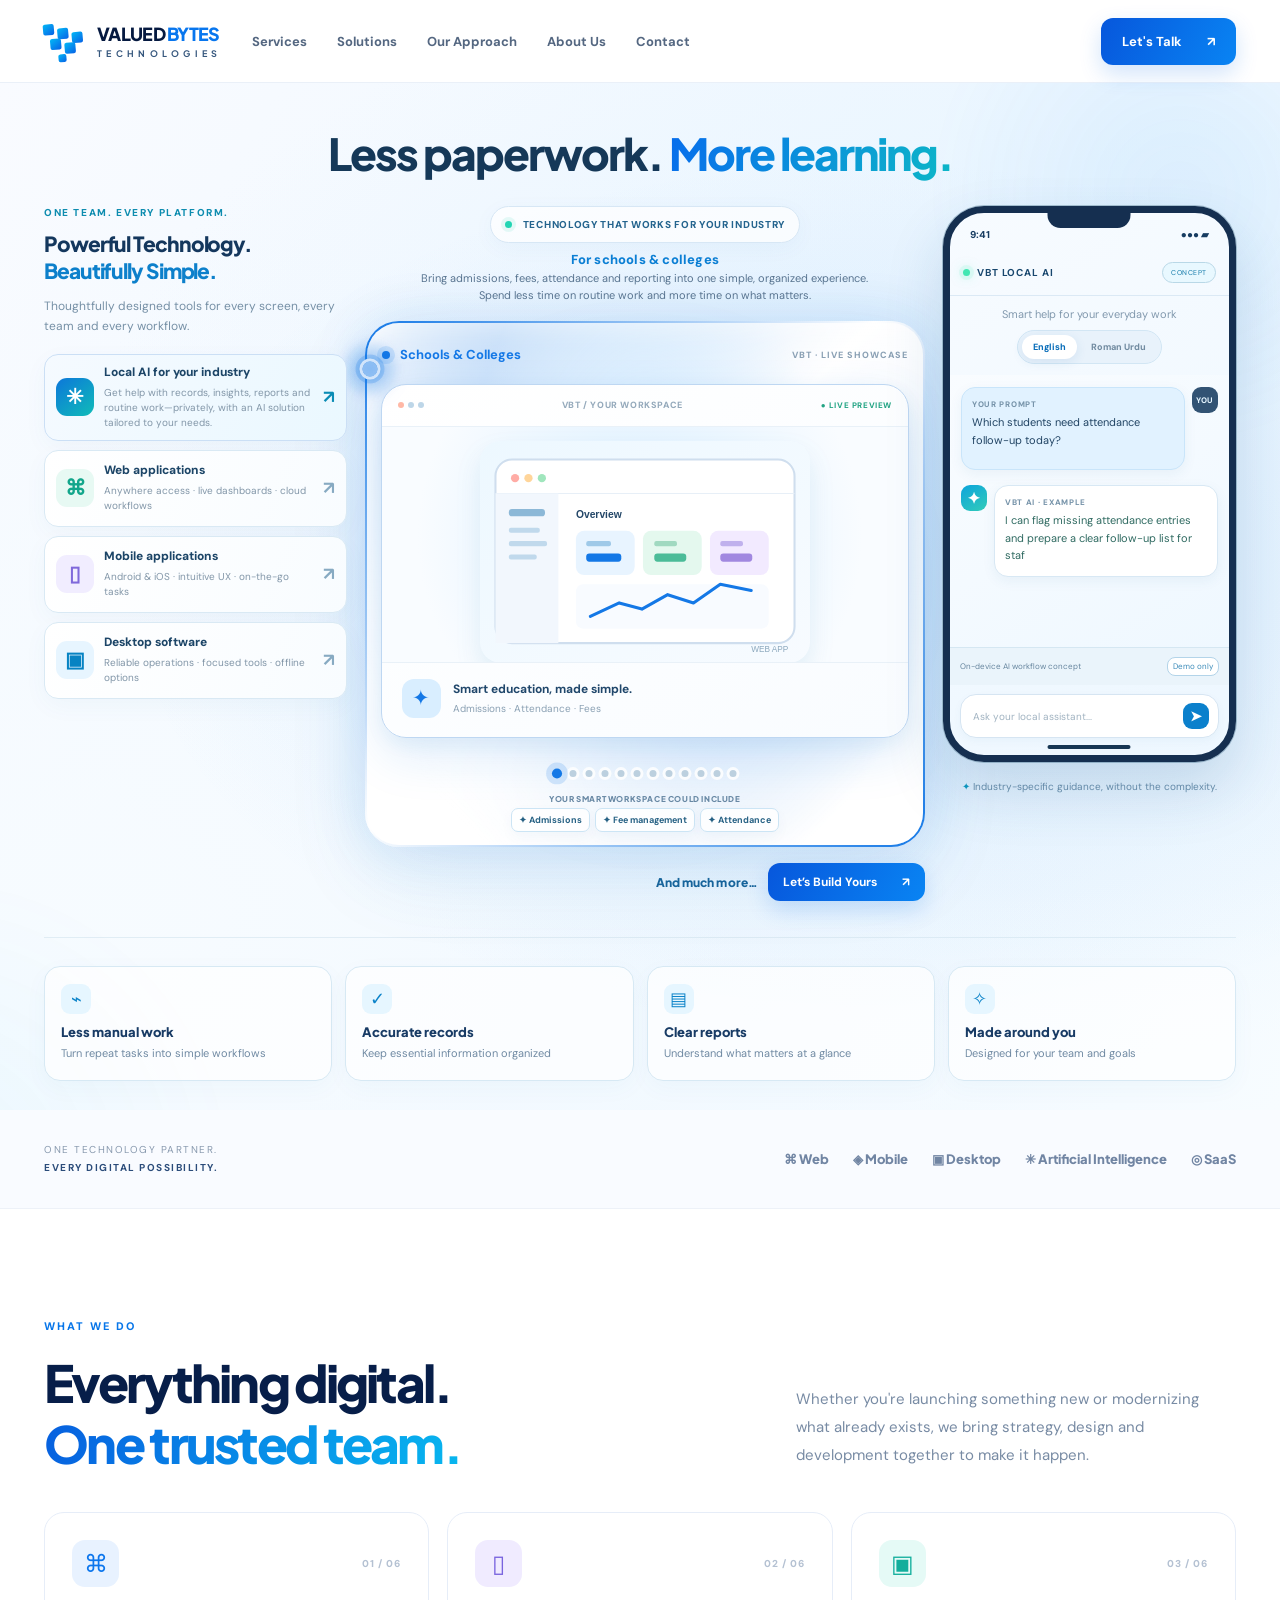
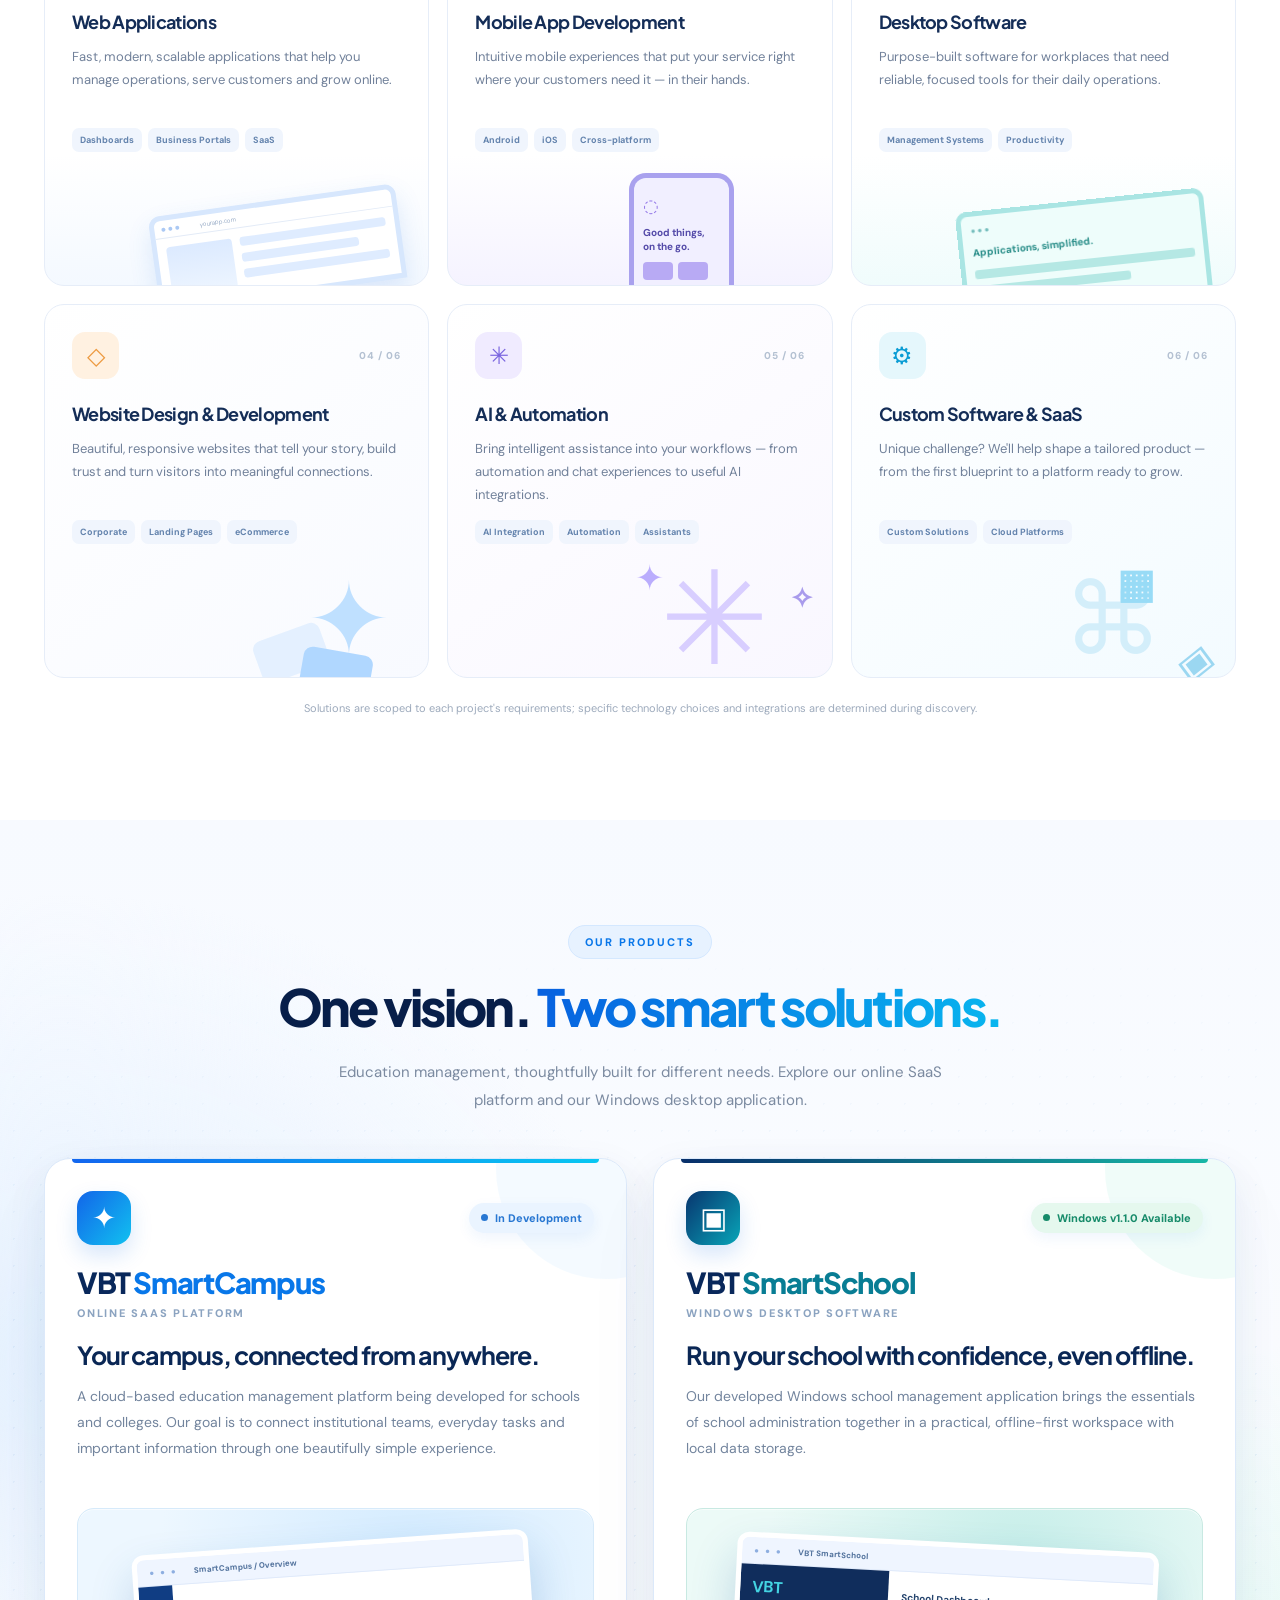
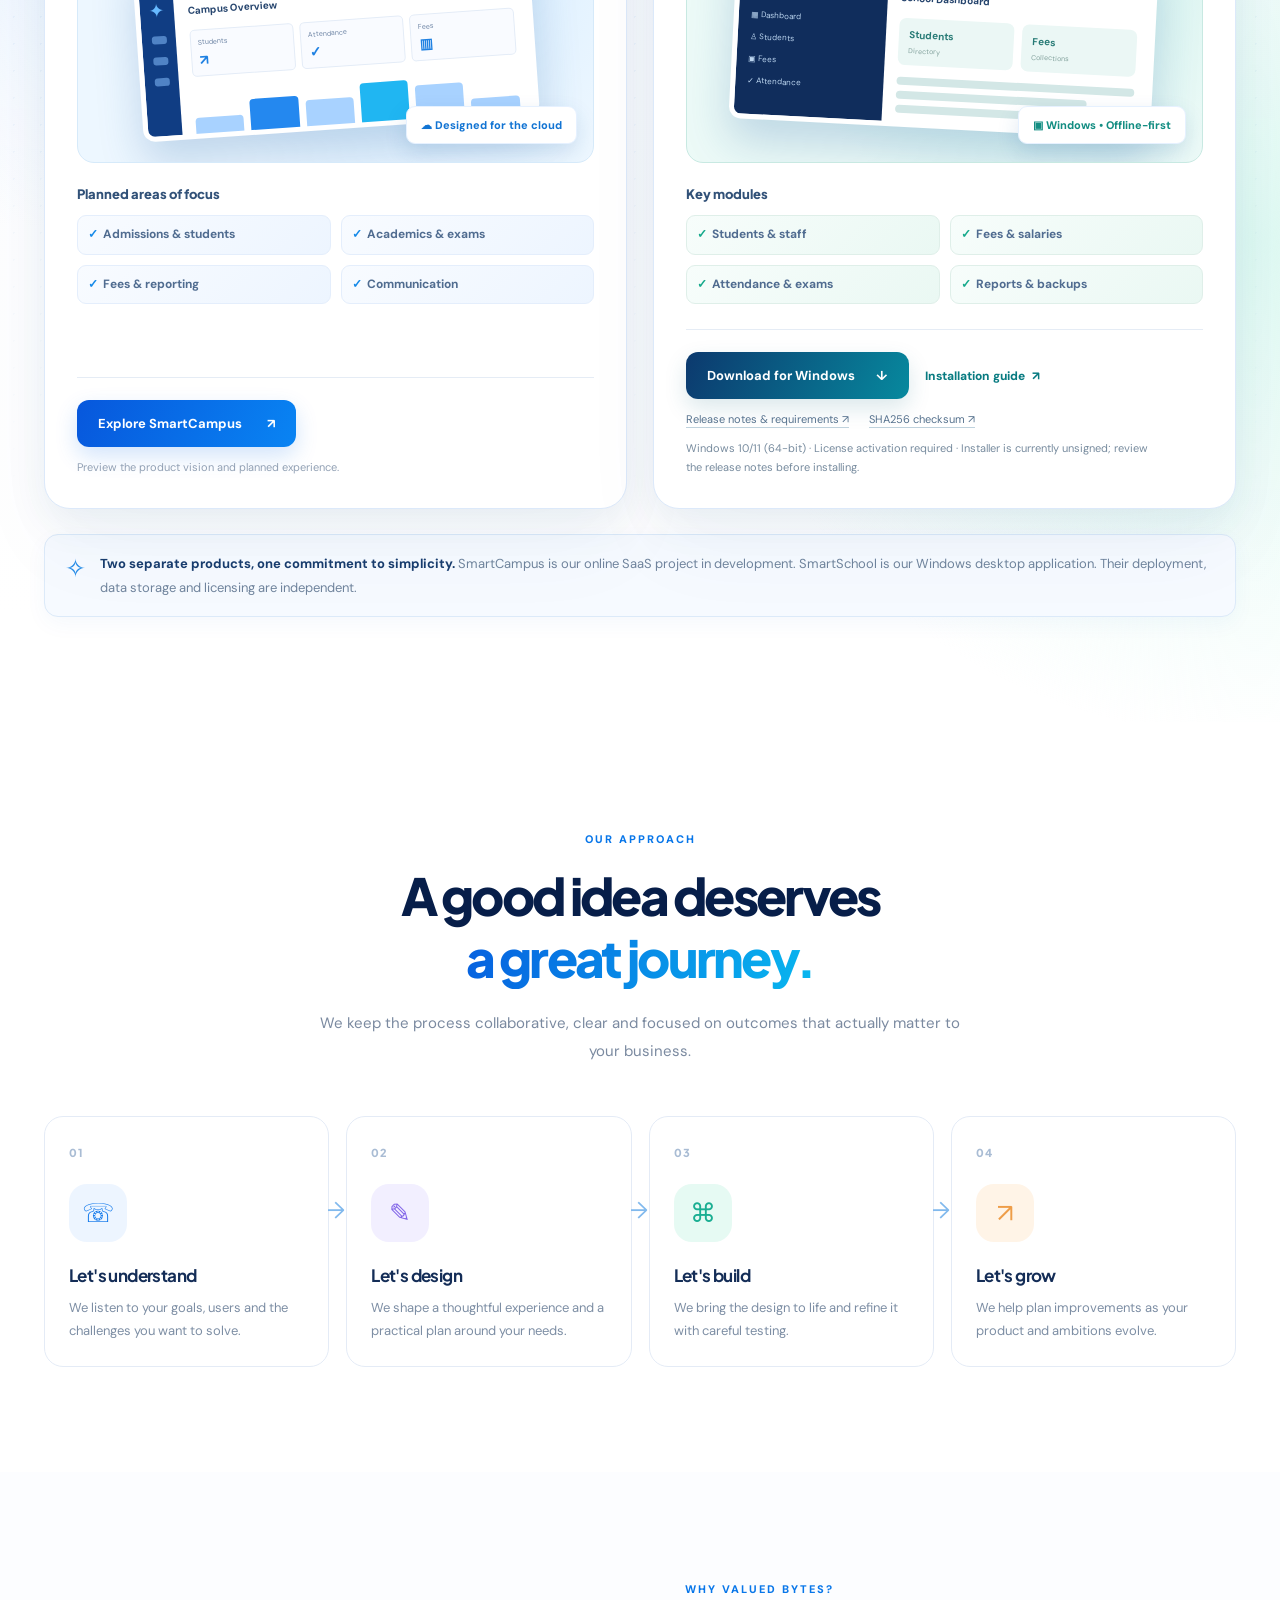
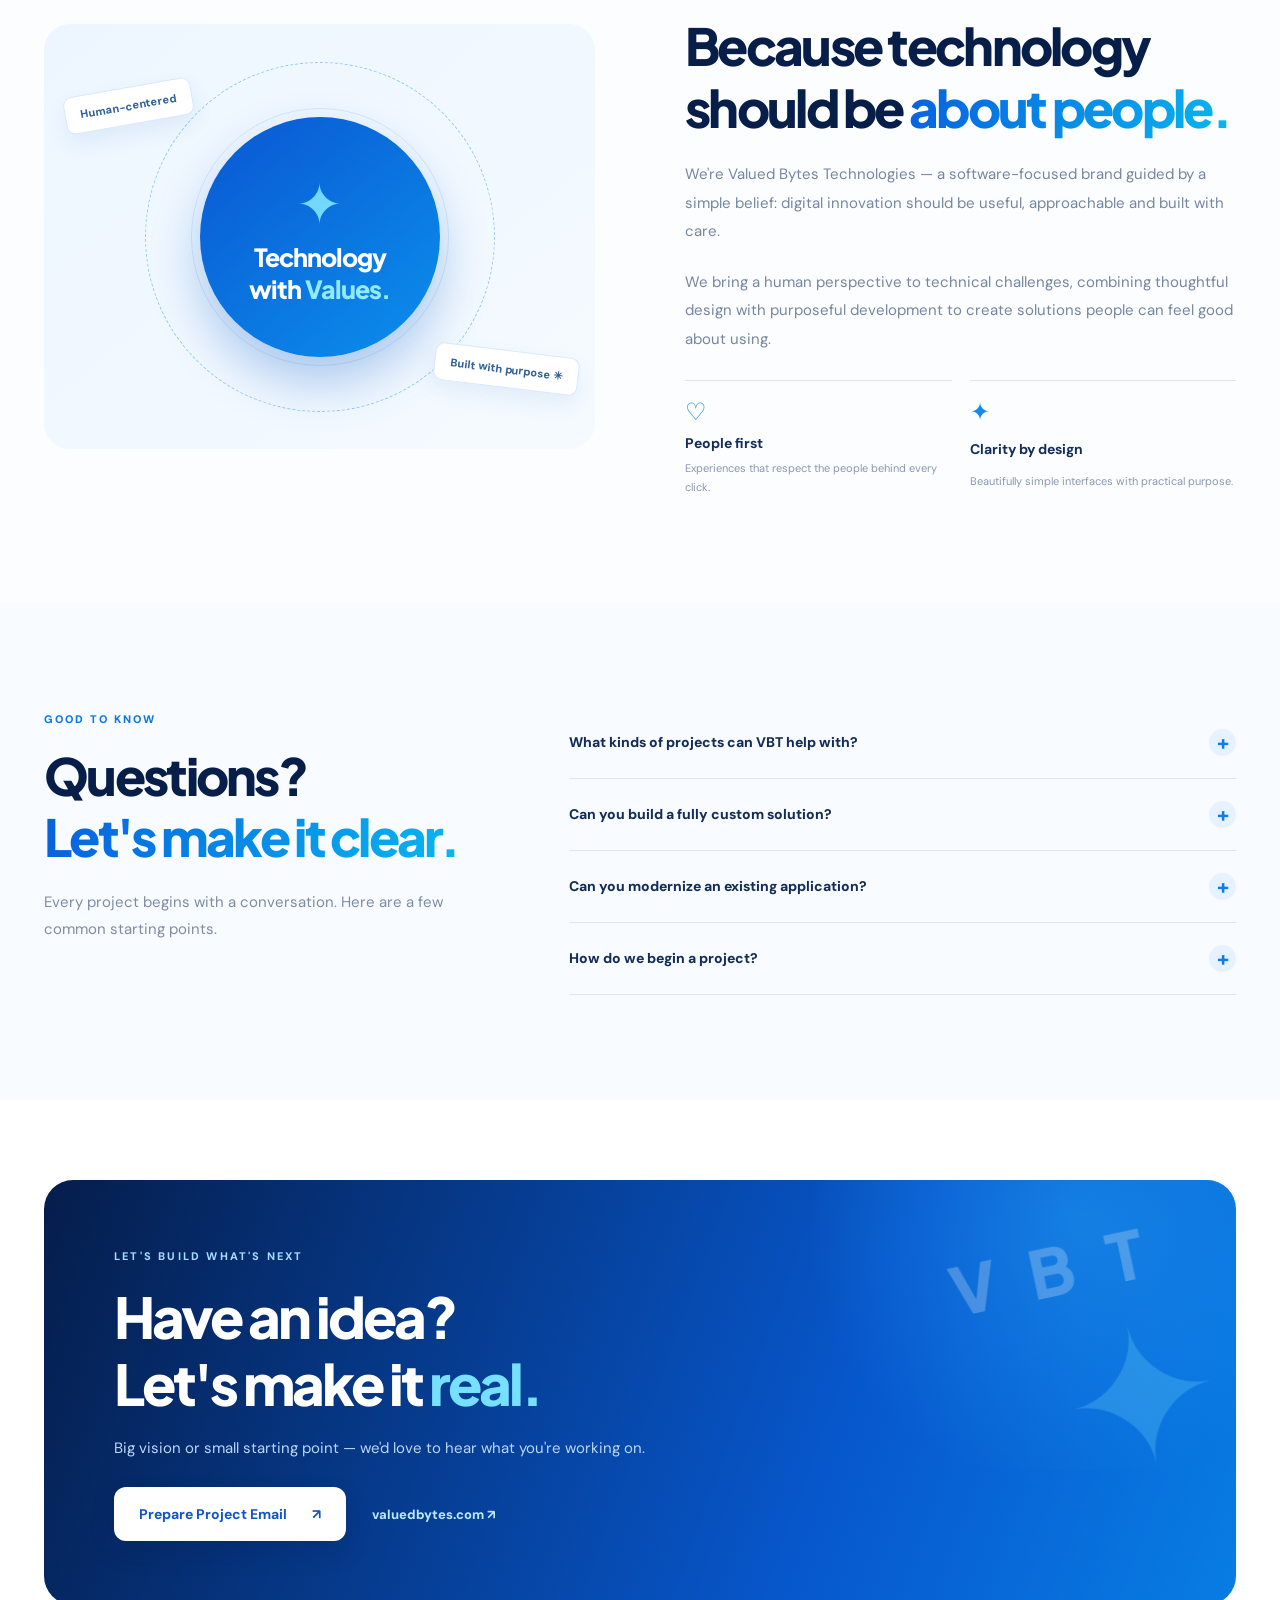
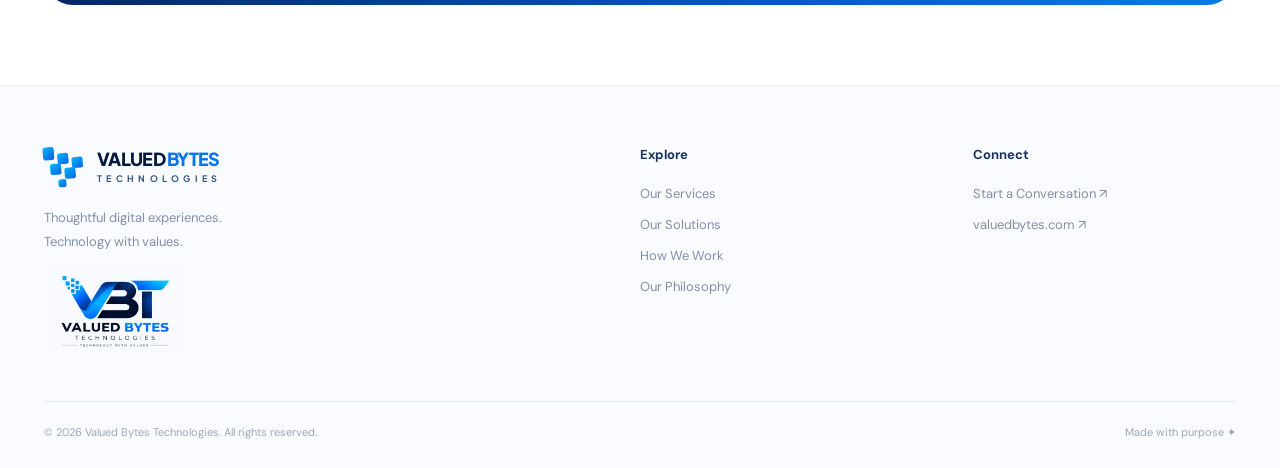
==== index.html @ 28db253b "Move rotating industry benefit headline to full-width hero top" ====
<!doctype html>
<html lang="en">
<head>
  <meta charset="utf-8"><meta name="viewport" content="width=device-width, initial-scale=1">
  <meta name="theme-color" content="#071e48">
  <meta name="description" content="Valued Bytes Technologies builds thoughtful software, mobile apps, desktop applications, websites, SaaS platforms and AI-powered solutions.">
  <title>Valued Bytes Technologies — Technology with Values</title>
  <link rel="icon" href="assets/favicon.svg" type="image/svg+xml">
  <link rel="preconnect" href="https://fonts.googleapis.com"><link rel="preconnect" href="https://fonts.gstatic.com" crossorigin>
  <link href="https://fonts.googleapis.com/css2?family=DM+Sans:wght@400;500;600;700&family=Plus+Jakarta+Sans:wght@400;500;600;700;800&family=Noto+Nastaliq+Urdu:wght@400&display=swap" rel="stylesheet">
  <link rel="stylesheet" href="styles.css?v=fullwidth-headline-20261026">
<script>/* Warm up the Urdu fallback while the larger Jameel fonts arrive. */
(function(){var warm=function(){if(document.fonts&&document.fonts.load)document.fonts.load('400 18px "Noto Nastaliq Urdu"','اردو').catch(function(){});};if('requestIdleCallback' in window)requestIdleCallback(warm,{timeout:1200});else setTimeout(warm,200);})();</script></head>
<body>
  <header class="header" id="top"><div class="container header-inner">
    <a href="#top" class="identity" aria-label="Valued Bytes Technologies home"><span class="brand-symbol"><i></i><i></i><i></i><i></i><i></i><i></i></span><span class="brand-name"><strong>VALUED <em>BYTES</em></strong><small>TECHNOLOGIES</small></span></a>
    <nav class="navigation" id="navigation" aria-label="Main navigation"><a href="#services">Services</a><a href="#solutions">Solutions</a><a href="#approach">Our Approach</a><a href="#about">About Us</a><a href="#contact">Contact</a></nav>
    <div class="header-actions"><button class="language-switch" id="languageSwitch" type="button" aria-label="Switch website language to Urdu" title="Switch language">اردو</button><a class="button button-primary header-cta" href="#contact">Let's Talk <span aria-hidden="true">↗</span></a></div>
    <button class="menu-button" aria-label="Open navigation" aria-expanded="false" aria-controls="navigation" id="menuButton"><i></i><i></i><i></i></button>
  </div></header>
  <main>
    <section class="hero industry-hero" id="industries">
      <div class="hero-glow glow-one"></div><div class="hero-glow glow-two"></div>
      <div class="container industry-headline-row"><h1 id="industryHeadline">Less paperwork.<br><span>More learning.</span></h1></div>
      <div class="container industry-layout">
        <div class="industry-copy" id="industryCopy">
          <div class="hero-platform-heading"><span>ONE TEAM. EVERY PLATFORM.</span><h2>Powerful Technology.<br><em>Beautifully Simple.</em></h2><p>Thoughtfully designed tools for every screen, every team and every workflow.</p></div>
          <div class="hero-platform-list" aria-label="Application development capabilities">
            <article class="hero-platform-feature hero-platform-ai"><span class="platform-feature-icon">✳</span><div><strong>Local AI for your industry</strong><small>Get help with records, insights, reports and routine work—privately, with an AI solution tailored to your needs.</small></div><span class="platform-feature-arrow">↗</span></article>
            <article class="hero-platform-feature"><span class="platform-feature-icon">⌘</span><div><strong>Web applications</strong><small>Anywhere access · live dashboards · cloud workflows</small></div><span class="platform-feature-arrow">↗</span></article>
            <article class="hero-platform-feature"><span class="platform-feature-icon">▯</span><div><strong>Mobile applications</strong><small>Android & iOS · intuitive UX · on-the-go tasks</small></div><span class="platform-feature-arrow">↗</span></article>
            <article class="hero-platform-feature"><span class="platform-feature-icon">▣</span><div><strong>Desktop software</strong><small>Reliable operations · focused tools · offline options</small></div><span class="platform-feature-arrow">↗</span></article>
          </div>

        </div>
        <div class="industry-stage" id="industryStage" aria-label="Animated industry showcase">
      <div class="hero-intro industry-stage-intro" id="heroIntro">
        <span class="industry-kicker"><span class="pulse"></span> TECHNOLOGY THAT WORKS FOR YOUR INDUSTRY</span>
        <p class="industry-pretitle"><span class="industry-for" id="industryForPrefix">For </span><span id="industryAudience">schools &amp; colleges</span></p>
        <p class="industry-description" id="industryDescription">Bring admissions, fees, attendance and reporting into one simple, organized experience. Spend less time on routine work and more time on what matters.</p>
      </div>

          <div class="industry-showcase-frame" id="industryShowcaseFrame">
            <svg class="industry-perimeter-path" id="industryPerimeterSvg" aria-hidden="true"><path id="industryPerimeterPath"></path></svg>
            <button type="button" class="industry-border-traveller" id="industryBorderTraveller" aria-label="See next industry" title="Click for the next industry"><span></span></button>
            <div class="industry-frame-heading"><span class="frame-heading-led"></span><strong id="industryActiveName">Schools &amp; Colleges</strong><span class="frame-heading-status">VBT · LIVE SHOWCASE</span></div>
            <div class="industry-art-panel" id="industryArtPanel">
              <div class="art-topline"><span class="art-dots"><i></i><i></i><i></i></span><span>VBT / YOUR WORKSPACE</span><span class="art-signal">● LIVE PREVIEW</span></div>
              <div class="art-illustration" id="industryArt" aria-hidden="true"></div>
              <div class="art-caption"><span class="art-caption-icon" id="industryIcon">✦</span><div><strong id="industryArtTitle">Smart education, made simple.</strong><small id="industryArtSubtitle">Admissions · Attendance · Fees</small></div></div>
            </div>
            <div class="industry-dot-dock" id="industryDotDock" aria-label="Choose industry"></div>
          <div class="industry-toolkit frame-toolkit" aria-label="Examples of tailored features"><span class="toolkit-label">YOUR SMART WORKSPACE COULD INCLUDE</span><div class="toolkit-items" id="industryToolkit"><span>✦ Admissions</span><span>✦ Fee management</span><span>✦ Attendance</span></div></div>

          </div>
          <div class="industry-stage-footer"><div class="industry-more" id="industryMore">And much more…</div><a class="button button-primary industry-build-link" href="#contact">Let’s Build Yours <span aria-hidden="true">↗</span></a></div>
        </div>
        <aside class="hero-ai-column" aria-label="Local AI example on a mobile screen">
          <div class="hero-ai-phone">
            <div class="hero-ai-phone-status"><span>9:41</span><span>●●● ▰</span></div>
            <div class="hero-ai-phone-notch"></div>
            <div class="hero-ai-demo" aria-label="Illustrative local AI conversation">
              <div class="hero-ai-topbar"><span class="ai-live-dot"></span><strong>VBT LOCAL AI</strong><span class="ai-demo-chip">CONCEPT</span></div>
              <div class="hero-ai-phone-subtitle">Smart help for your everyday work</div>
              <div class="hero-ai-language" aria-label="Demo language">
                <button type="button" id="aiEnglish" class="active" aria-pressed="true">English</button>
                <button type="button" id="aiRomanUrdu" aria-pressed="false">Roman Urdu</button>
              </div>
              <div class="hero-ai-chat-scroll">
                <div class="hero-ai-prompt"><span class="chat-avatar chat-user">YOU</span><div><small>YOUR PROMPT</small><p id="industryAiPrompt">Which students need attendance follow-up?</p></div></div>
                <div class="hero-ai-response"><span class="chat-avatar chat-vbt">✦</span><div><small>VBT AI · EXAMPLE</small><p id="industryAiResponse">I can prepare a clear follow-up list.</p></div></div>
              </div>
              <div class="hero-ai-bottom"><span>On-device AI workflow concept</span><span>Demo only</span></div>
              <div class="hero-ai-compose"><span>Ask your local assistant...</span><b>➤</b></div>
            </div>
            <span class="hero-ai-home-indicator"></span>
          </div>
          <p class="hero-ai-underphone"><span>✦</span> Industry-specific guidance, without the complexity.</p>
        </aside>

      </div>
      <div class="container industry-value-bar" aria-label="How Valued Bytes helps"><div><span class="value-icon">⌁</span><strong>Less manual work</strong><small>Turn repeat tasks into simple workflows</small></div><div><span class="value-icon">✓</span><strong>Accurate records</strong><small>Keep essential information organized</small></div><div><span class="value-icon">▤</span><strong>Clear reports</strong><small>Understand what matters at a glance</small></div><div><span class="value-icon">✧</span><strong>Made around you</strong><small>Designed for your team and goals</small></div></div>
    </section>
    <section class="intro-band"><div class="container band-inner"><p>ONE TECHNOLOGY PARTNER.<br><strong>EVERY DIGITAL POSSIBILITY.</strong></p><div class="band-items"><span>⌘ Web</span><span>◈ Mobile</span><span>▣ Desktop</span><span>✳ Artificial Intelligence</span><span>◎ SaaS</span></div></div></section>
    <section id="services" class="section services-section"><div class="container"><div class="section-head row-head"><div><span class="eyebrow">WHAT WE DO</span><h2>Everything digital.<br><span class="gradient-text">One trusted team.</span></h2></div><p>Whether you're launching something new or modernizing what already exists, we bring strategy, design and development together to make it happen.</p></div>
      <div class="services-grid">
        <article class="service-card service-web"><div class="service-top"><span class="service-icon">⌘</span><span class="service-index">01 / 06</span></div><h3>Web Applications</h3><p>Fast, modern, scalable applications that help you manage operations, serve customers and grow online.</p><div class="service-tags"><span>Dashboards</span><span>Business Portals</span><span>SaaS</span></div><div class="service-visual visual-browser"><div class="browser-head"><i></i><i></i><i></i><span>yourapp.com</span></div><div class="browser-blocks"><b></b><div><i></i><i></i><i></i></div></div></div></article>
        <article class="service-card service-mobile"><div class="service-top"><span class="service-icon">▯</span><span class="service-index">02 / 06</span></div><h3>Mobile App Development</h3><p>Intuitive mobile experiences that put your service right where your customers need it — in their hands.</p><div class="service-tags"><span>Android</span><span>iOS</span><span>Cross-platform</span></div><div class="service-visual visual-phone"><div class="phone-outline"><span>◌</span><b>Good things,<br>on the go.</b><div><i></i><i></i></div></div></div></article>
        <article class="service-card service-desktop"><div class="service-top"><span class="service-icon">▣</span><span class="service-index">03 / 06</span></div><h3>Desktop Software</h3><p>Purpose-built software for workplaces that need reliable, focused tools for their daily operations.</p><div class="service-tags"><span>Management Systems</span><span>Productivity</span></div><div class="service-visual visual-desktop"><div class="window"><div>● ● ●</div><span>Applications, simplified.</span><i></i><i></i></div></div></article>
        <article class="service-card service-sites"><div class="service-top"><span class="service-icon">◇</span><span class="service-index">04 / 06</span></div><h3>Website Design & Development</h3><p>Beautiful, responsive websites that tell your story, build trust and turn visitors into meaningful connections.</p><div class="service-tags"><span>Corporate</span><span>Landing Pages</span><span>eCommerce</span></div><div class="abstract-decoration site-decoration"><span>✦</span><span></span><span></span></div></article>
        <article class="service-card service-ai"><div class="service-top"><span class="service-icon">✳</span><span class="service-index">05 / 06</span></div><h3>AI & Automation</h3><p>Bring intelligent assistance into your workflows — from automation and chat experiences to useful AI integrations.</p><div class="service-tags"><span>AI Integration</span><span>Automation</span><span>Assistants</span></div><div class="abstract-decoration ai-decoration"><span>✳</span><i>✦</i><b>✧</b></div></article>
        <article class="service-card service-custom"><div class="service-top"><span class="service-icon">⚙</span><span class="service-index">06 / 06</span></div><h3>Custom Software & SaaS</h3><p>Unique challenge? We'll help shape a tailored product — from the first blueprint to a platform ready to grow.</p><div class="service-tags"><span>Custom Solutions</span><span>Cloud Platforms</span></div><div class="abstract-decoration custom-decoration"><span>⌘</span><i>◈</i><b>▦</b></div></article>
      </div><p class="service-note">Solutions are scoped to each project's requirements; specific technology choices and integrations are determined during discovery.</p>
    </div></section>
    <section id="solutions" class="section products-section"><div class="container">
      <div class="section-head centered products-heading"><span class="eyebrow">OUR PRODUCTS</span><h2>One vision. <span class="gradient-text">Two smart solutions.</span></h2><p>Education management, thoughtfully built for different needs. Explore our online SaaS platform and our Windows desktop application.</p></div>
      <div class="product-grid">
        <article class="product-card product-saas">
          <div class="product-card-top"><span class="product-logo-badge">✦</span><span class="product-status status-roadmap"><i></i> In Development</span></div>
          <div class="product-name">VBT <span>SmartCampus</span></div><p class="product-type">ONLINE SAAS PLATFORM</p>
          <h3>Your campus, connected from anywhere.</h3><p class="product-description">A cloud-based education management platform being developed for schools and colleges. Our goal is to connect institutional teams, everyday tasks and important information through one beautifully simple experience.</p>
          <div class="product-visual saas-visual" aria-label="Concept illustration of VBT SmartCampus online dashboard"><div class="saas-window"><div class="visual-toolbar"><span>● ● ●</span><b>SmartCampus / Overview</b></div><div class="saas-window-content"><div class="saas-sidebar">✦<i></i><i></i><i></i></div><div class="saas-dash"><strong>Campus Overview</strong><div class="saas-metrics"><span>Students <b>↗</b></span><span>Attendance <b>✓</b></span><span>Fees <b>▥</b></span></div><div class="saas-bars"><i></i><i></i><i></i><i></i><i></i><i></i></div></div></div></div><span class="visual-floating">☁ Designed for the cloud</span></div>
          <h4>Planned areas of focus</h4><div class="product-feature-list"><span>Admissions & students</span><span>Academics & exams</span><span>Fees & reporting</span><span>Communication</span></div>
          <div class="product-bottom"><a class="button button-primary" href="smartcampus/">Explore SmartCampus <span>↗</span></a><small>Preview the product vision and planned experience.</small></div>
        </article>
        <article class="product-card product-desktop">
          <div class="product-card-top"><span class="product-logo-badge">▣</span><span class="product-status status-ready"><i></i> Windows v1.1.0 Available</span></div>
          <div class="product-name">VBT <span>SmartSchool</span></div><p class="product-type">WINDOWS DESKTOP SOFTWARE</p>
          <h3>Run your school with confidence, even offline.</h3><p class="product-description">Our developed Windows school management application brings the essentials of school administration together in a practical, offline-first workspace with local data storage.</p>
          <div class="product-visual desktop-visual" aria-label="Concept illustration of the VBT SmartSchool desktop application"><div class="desktop-window"><div class="visual-toolbar"><span>● ● ●</span><b>VBT SmartSchool</b></div><div class="desktop-window-inner"><div class="desktop-menu"><strong>VBT</strong><span>▦ Dashboard</span><span>♙ Students</span><span>▣ Fees</span><span>✓ Attendance</span></div><div class="desktop-summary"><strong>School Dashboard</strong><div class="desktop-stats"><span><b>Students</b>Directory</span><span><b>Fees</b>Collections</span></div><div class="desktop-list"><i></i><i></i><i></i></div></div></div></div><span class="visual-floating desktop-floating">▣ Windows • Offline-first</span></div>
          <h4>Key modules</h4><div class="product-feature-list"><span>Students & staff</span><span>Fees & salaries</span><span>Attendance & exams</span><span>Reports & backups</span></div>
          <div class="product-bottom desktop-download"><div class="desktop-download-actions"><a class="button button-desktop" href="https://github.com/shktmnr/vbt-smartschool-downloads/releases/download/v1.1.0/VBT.SmartSchool.Setup.1.1.0.exe" aria-label="Download VBT SmartSchool version 1.1.0 installer for Windows">Download for Windows <span aria-hidden="true">↓</span></a><a class="download-guide-link" href="https://github.com/shktmnr/vbt-smartschool-downloads/releases/download/v1.1.0/VBT-SmartSchool-Easy-Guide.pdf" target="_blank" rel="noopener noreferrer">Installation guide <span aria-hidden="true">↗</span></a></div><div class="download-support-links"><a href="https://github.com/shktmnr/vbt-smartschool-downloads/releases/tag/v1.1.0" target="_blank" rel="noopener noreferrer">Release notes &amp; requirements ↗</a><a href="https://github.com/shktmnr/vbt-smartschool-downloads/releases/download/v1.1.0/SHA256.txt" target="_blank" rel="noopener noreferrer">SHA256 checksum ↗</a></div><small class="installer-note">Windows 10/11 (64-bit) · License activation required · Installer is currently unsigned; review the release notes before installing.</small></div>
        </article>
      </div>
      <div class="product-clarity"><span>✧</span><p><strong>Two separate products, one commitment to simplicity.</strong> SmartCampus is our online SaaS project in development. SmartSchool is our Windows desktop application. Their deployment, data storage and licensing are independent.</p></div>
    </div></section>
    <section id="approach" class="section approach-section"><div class="container"><div class="section-head centered"><span class="eyebrow">OUR APPROACH</span><h2>A good idea deserves<br><span class="gradient-text">a great journey.</span></h2><p>We keep the process collaborative, clear and focused on outcomes that actually matter to your business.</p></div><div class="steps"><div class="step"><span class="step-no">01</span><div class="step-icon">☏</div><h3>Let's understand</h3><p>We listen to your goals, users and the challenges you want to solve.</p></div><div class="step"><span class="step-no">02</span><div class="step-icon">✎</div><h3>Let's design</h3><p>We shape a thoughtful experience and a practical plan around your needs.</p></div><div class="step"><span class="step-no">03</span><div class="step-icon">⌘</div><h3>Let's build</h3><p>We bring the design to life and refine it with careful testing.</p></div><div class="step"><span class="step-no">04</span><div class="step-icon">↗</div><h3>Let's grow</h3><p>We help plan improvements as your product and ambitions evolve.</p></div></div></div></section>
    <section id="about" class="section about-section"><div class="container about-grid"><div class="about-visual"><div class="values-halo"></div><div class="values-orb"><span>✦</span><strong>Technology<br>with <em>Values.</em></strong></div><div class="values-float vf-one">Human-centered</div><div class="values-float vf-two">Built with purpose ✳</div></div><div class="about-copy"><span class="eyebrow">WHY VALUED BYTES?</span><h2>Because technology should be <span class="gradient-text">about people.</span></h2><p>We're Valued Bytes Technologies — a software-focused brand guided by a simple belief: digital innovation should be useful, approachable and built with care.</p><p>We bring a human perspective to technical challenges, combining thoughtful design with purposeful development to create solutions people can feel good about using.</p><div class="value-points"><div><span>♡</span><strong>People first</strong><small>Experiences that respect the people behind every click.</small></div><div><span>✦</span><strong>Clarity by design</strong><small>Beautifully simple interfaces with practical purpose.</small></div></div></div></div></section>
    <section class="section faq-section"><div class="container faq-grid"><div><span class="eyebrow">GOOD TO KNOW</span><h2>Questions?<br><span class="gradient-text">Let's make it clear.</span></h2><p>Every project begins with a conversation. Here are a few common starting points.</p></div><div class="faq-list"><details><summary>What kinds of projects can VBT help with?<span>+</span></summary><p>We focus on software and digital experiences, including websites, web apps, desktop software, mobile apps, custom SaaS platforms, and AI-enabled features.</p></details><details><summary>Can you build a fully custom solution?<span>+</span></summary><p>Yes. Tell us about the challenge and the outcome you want. We can discuss scope, features, architecture and a practical development plan.</p></details><details><summary>Can you modernize an existing application?<span>+</span></summary><p>We can explore redesign, workflow improvements, modernization, or integration options after understanding your current system and technical constraints.</p></details><details><summary>How do we begin a project?<span>+</span></summary><p>Simply get in touch with a brief outline of your idea. We'll start with requirements, expectations and the next sensible steps.</p></details></div></div></section>
    <section class="contact-section" id="contact"><div class="container contact-panel"><div class="contact-light"></div><div class="contact-content"><span class="contact-overline">LET'S BUILD WHAT'S NEXT</span><h2>Have an idea?<br>Let's make it <em>real.</em></h2><p>Big vision or small starting point — we'd love to hear what you're working on.</p><div class="contact-buttons"><a href="mailto:info@valuedbytes.com?subject=New%20Project%20Inquiry%20-%20Valued%20Bytes%20Technologies" class="button button-white button-large">Prepare Project Email <span>↗</span></a><a class="contact-link" href="https://valuedbytes.com">valuedbytes.com ↗</a></div></div><div class="contact-decoration" aria-hidden="true"><span>V</span><span>B</span><span>T</span><i>✦</i></div></div></section>
  </main>
  <footer class="footer"><div class="container footer-top"><div><a href="#top" class="identity footer-identity"><span class="brand-symbol"><i></i><i></i><i></i><i></i><i></i><i></i><i></i></span><span class="brand-name"><strong>VALUED <em>BYTES</em></strong><small>TECHNOLOGIES</small></span></a><p>Thoughtful digital experiences.<br>Technology with values.</p><img src="assets/VBT.webp" alt="Official Valued Bytes Technologies logo" class="official-logo"></div><div class="footer-links"><strong>Explore</strong><a href="#services">Our Services</a><a href="#solutions">Our Solutions</a><a href="#approach">How We Work</a><a href="#about">Our Philosophy</a></div><div class="footer-links"><strong>Connect</strong><a href="#contact">Start a Conversation ↗</a><a href="https://valuedbytes.com">valuedbytes.com ↗</a></div></div><div class="container footer-bottom"><span>© <span id="year"></span> Valued Bytes Technologies. All rights reserved.</span><span>Made with purpose ✦</span></div></footer>
  <script src="script.js?v=three-col-ai-20261026"></script>
  <script src="i18n.js?v=orbit-20261023-2"></script>
</body></html>
---- styles.css ----
@font-face{font-family:'Jameel Noori Nastaleeq';src:url('assets/fonts/Jameel%20Noori%20Nastaleeq%20Regular%20-%20%5BUrduFonts.com%5D.woff2') format('woff2');font-style:normal;font-weight:400;font-display:swap}
@font-face{font-family:'Jameel Noori Nastaleeq Kasheeda';src:url('assets/fonts/Jameel%20Noori%20Nastaleeq.woff2') format('woff2');font-style:normal;font-weight:400;font-display:swap}
:root{--navy:#071d48;--deep:#061839;--blue:#0767eb;--cyan:#00bdf4;--text:#142d57;--muted:#70819b;--line:#e6edf8;--bg:#f6f9ff}*{box-sizing:border-box}html{scroll-behavior:smooth;scroll-padding-top:88px}body{margin:0;font-family:'DM Sans',sans-serif;color:var(--text);-webkit-font-smoothing:antialiased;overflow-x:hidden}h1,h2,h3,p{margin-top:0}h1,h2,h3{font-family:'Plus Jakarta Sans',sans-serif}button,a{font:inherit}a{color:inherit;text-decoration:none}button{cursor:pointer}.container{width:min(1192px,calc(100% - 60px));margin:0 auto}.header{position:sticky;top:0;z-index:50;background:rgba(255,255,255,.92);backdrop-filter:blur(18px);border-bottom:1px solid #eaf0f8}.header-inner{height:82px;display:flex;align-items:center;justify-content:space-between;gap:30px}.identity{display:flex;align-items:center;gap:13px;flex-shrink:0}.brand-symbol{width:40px;height:40px;position:relative;display:block;transform:rotate(-5deg)}.brand-symbol i{display:block;position:absolute;width:11px;height:11px;background:linear-gradient(145deg,#02b9f6,#0862e6);border-radius:2px}.brand-symbol i:nth-child(1){left:0;top:2px}.brand-symbol i:nth-child(2){left:14px;top:7px}.brand-symbol i:nth-child(3){left:28px;top:12px}.brand-symbol i:nth-child(4){left:6px;top:17px}.brand-symbol i:nth-child(5){left:20px;top:22px}.brand-symbol i:nth-child(6){left:13px;top:33px;width:8px;height:8px}.brand-name{display:flex;flex-direction:column;font-family:'Plus Jakarta Sans',sans-serif}.brand-name strong{font-size:18px;letter-spacing:-.7px;line-height:1.2;color:#051940;font-weight:800}.brand-name em{font-style:normal;color:#0876ee}.brand-name small{font-size:9px;letter-spacing:4.3px;color:#36577d;font-weight:700;margin-top:3px}.navigation{display:flex;gap:30px;align-items:center}.navigation a{font-size:13px;color:#546781;font-weight:700;transition:color .2s}.navigation a:hover{color:#0577ee}.button{display:inline-flex;align-items:center;justify-content:center;gap:25px;border-radius:12px;font-weight:700;font-size:13px;transition:transform .22s,box-shadow .22s;white-space:nowrap}.button:hover{transform:translateY(-3px)}.button-primary{background:linear-gradient(115deg,#0757dc,#0984f3);color:white;padding:15px 21px;box-shadow:0 9px 22px #0b6de82f}.button-large{padding:18px 25px;font-size:14px}.button-white{background:#fff;color:#1154c9;box-shadow:0 11px 24px #001b4f30}.button-outline{border:1px solid #7297cf8f;color:#e6f4ff;background:#ffffff0c}.menu-button{display:none;border:0;background:transparent;width:38px;padding:5px}.menu-button i{display:block;background:#123463;height:2px;margin:6px 0;border-radius:4px}.hero{background:#071f4b;position:relative;overflow:hidden;color:white}.hero::before{content:'';position:absolute;inset:0;background:radial-gradient(circle at 65% 43%,#1458a75b,transparent 50%),linear-gradient(135deg,#07183a 4%,#092959 66%,#08265c)}.hero-glow{position:absolute;pointer-events:none;border-radius:50%;filter:blur(22px)}.glow-one{width:520px;height:520px;right:-160px;top:-150px;background:radial-gradient(circle,#0e86ef52,transparent 70%)}.glow-two{width:650px;height:650px;left:-390px;bottom:-390px;background:radial-gradient(circle,#06bcef30,transparent 70%)}.hero-grid{position:relative;z-index:1;display:grid;grid-template-columns:1fr 1.02fr;align-items:center;gap:45px;min-height:674px;padding:73px 0 88px}.pill{display:inline-flex;align-items:center;gap:10px;border-radius:99px;padding:10px 14px;background:#ffffff10;border:1px solid #a0ceff32;color:#9bcdfb;font-size:10px;font-weight:800;letter-spacing:1.35px}.pulse{width:7px;height:7px;border-radius:50%;background:#22d5b3;box-shadow:0 0 0 4px #26d2b21d}.hero h1{font-size:clamp(43px,4.3vw,61px);letter-spacing:-3.8px;line-height:1.16;margin:28px 0 24px;font-weight:800}.hero h1 span{display:inline;background:linear-gradient(115deg,#60b9ff,#6fe4ff);background-clip:text;color:transparent}.hero-copy>p{max-width:540px;color:#adbfdb;font-size:16px;line-height:1.95}.hero-actions{display:flex;flex-wrap:wrap;gap:13px;margin-top:31px}.hero-reassurance{display:flex;flex-wrap:wrap;gap:20px;margin-top:37px;color:#93afd4;font-size:11px}.hero-reassurance b{color:#6fe5e9;margin-right:5px}.hero-scene{position:relative;height:520px}.scene-orbit{border-radius:50%;border:1px dashed #598ac45d;position:absolute;inset:28px -5px 10px 10px;transform:rotate(18deg)}.scene-orbit-two{inset:80px 65px 62px 70px;transform:rotate(-25deg);border-color:#579cdc3c}.scene-desktop{position:absolute;z-index:2;left:0;top:91px;width:91%;height:315px;background:#fbfdff;border:6px solid #b7d8fc;border-radius:17px;overflow:hidden;box-shadow:0 35px 70px #000e2c82,0 0 0 1px #ffffff55;transform:perspective(900px) rotateY(-7deg) rotateX(3deg)}.desktop-top{height:33px;background:#eff5ff;border-bottom:1px solid #e0e9fa;display:flex;align-items:center;justify-content:space-between;padding:0 13px;color:#385b87;font-size:8px;font-weight:800}.top-dots{display:flex;gap:4px}.top-dots i{height:6px;width:6px;background:#b9cde7;border-radius:50%}.top-dots i:first-child{background:#ffb8b0}.desktop-inner{display:flex;height:calc(100% - 33px)}.desktop-sidebar{width:46px;background:#103268;display:flex;align-items:center;flex-direction:column;gap:18px;padding:16px 0}.desktop-sidebar>div{color:#59c9ff}.desktop-sidebar i{height:9px;width:17px;background:#4673aa;border-radius:4px}.desktop-sidebar i:first-of-type{background:#90c6fc}.desktop-page{padding:19px 22px;flex:1;min-width:0;color:#1c3c6e;background:#fbfdff}.desktop-page small{font-size:7px;color:#8498b6;letter-spacing:1px;font-weight:800}.desktop-page h3{font-size:14px;margin:6px 0}.desktop-page p{font-size:8px;color:#9babc0;margin:0 0 16px}.scene-cards{display:grid;grid-template-columns:1fr 1fr;gap:12px}.scene-cards>div{border:1px solid #e2ebf7;background:#fff;border-radius:10px;padding:11px;display:grid;gap:4px}.scene-cards b{font-size:22px}.scene-cards span{font-size:8px;color:#7d90ae}.scene-cards em{font-style:normal;color:#19ad8d;font-size:8px}.scene-chart{height:80px;margin-top:14px;display:flex;align-items:flex-end;gap:12px;border-radius:8px;padding:8px 14px 0;background:repeating-linear-gradient(to top,#eaf1fa 0,#eaf1fa 1px,#fff 1px,#fff 25px)}.scene-chart div{flex:1;background:linear-gradient(#29b8f7,#2475f0);border-radius:5px 5px 0 0}.scene-chart div:nth-child(even){background:#b0d9ff}.scene-phone{position:absolute;z-index:4;right:-5px;bottom:25px;width:172px;height:315px;border:7px solid #071a3a;background:#fff;border-radius:29px;box-shadow:0 25px 35px #00143d88,0 0 0 2px #698fbd;transform:rotate(8deg);overflow:hidden}.phone-notch{position:absolute;z-index:1;top:0;left:50%;transform:translateX(-50%);height:16px;width:70px;background:#071a3a;border-radius:0 0 12px 12px}.phone-content{padding:29px 12px 12px;color:#142e5b}.phone-header{font-weight:800;color:#157bea;font-size:16px;display:flex;align-items:center;gap:5px}.phone-header span{font-size:9px;color:#263b61}.phone-header b{margin-left:auto;color:#9cb4d0}.phone-balance{background:linear-gradient(120deg,#0d63d8,#18b9ed);color:#fff;border-radius:13px;padding:15px 12px;margin-top:15px;min-height:127px}.phone-balance small{display:block;font-size:7px;color:#d2eaff}.phone-balance strong{display:block;margin:9px 0;font:800 17px/1.3 'Plus Jakarta Sans',sans-serif}.phone-balance>span{font-size:6px;background:#ffffff2d;border-radius:8px;padding:4px 6px}.phone-mini{display:flex;align-items:center;gap:9px;margin-top:8px;background:#f4f8ff;border-radius:9px;padding:8px;font-size:9px;color:#7187aa}.phone-mini i{font-size:17px;color:#1485e8}.phone-mini span{font-size:7px;line-height:1.5;flex:1}.phone-mini b{font-size:9px;color:#304d78}.scene-chip{position:absolute;z-index:5;display:flex;align-items:center;gap:10px;background:#fff;border:1px solid #daeaff;border-radius:12px;box-shadow:0 15px 30px #000e3a4b;padding:11px 14px;color:#284264;animation:float 5s ease-in-out infinite}.scene-chip>span{width:33px;height:33px;display:grid;place-items:center;background:#e8f6ff;color:#0a84e9;border-radius:9px;font-size:18px}.scene-chip b,.scene-chip small{display:block}.scene-chip b{font-size:10px}.scene-chip small{font-size:8px;color:#9aa9ba;margin-top:3px}.chip-ai{left:-32px;top:36px}.chip-secure{right:26px;bottom:0;animation-delay:-2s}.chip-secure>span{background:#e4fbf1;color:#16b28c}.scene-spark{position:absolute;color:#35caff;font-size:42px}.sp1{right:24px;top:18px}.sp2{left:-26px;bottom:44px}.scene-note{position:absolute;bottom:-11px;left:35%;color:#83a7d4;font-size:9px}.intro-band{background:#f9fbff;border-bottom:1px solid #edf1f8}.band-inner{display:flex;align-items:center;justify-content:space-between;gap:35px;padding:31px 0}.band-inner p{font-size:10px;letter-spacing:1.5px;line-height:1.8;color:#8899ae;margin:0;white-space:nowrap}.band-inner strong{color:#2b4c7a}.band-items{display:flex;flex-wrap:wrap;justify-content:flex-end;gap:24px;color:#7185a3;font-weight:800;font-family:'Plus Jakarta Sans',sans-serif;font-size:13px}.section{padding:105px 0}.eyebrow{display:inline-block;color:#0876e9;font-size:11px;letter-spacing:2px;font-weight:800}.section h2{font-size:clamp(37px,4vw,53px);line-height:1.2;letter-spacing:-2.7px;font-weight:800;color:#071e49;margin:17px 0 0}.gradient-text{background:linear-gradient(110deg,#075fdf,#08b7ef);background-clip:text;color:transparent}.section-head{margin-bottom:37px}.row-head{display:flex;justify-content:space-between;align-items:flex-end;gap:50px}.row-head>p{font-size:15px;color:#788ba4;line-height:1.85;max-width:440px;margin:0 0 5px}.services-grid{display:grid;grid-template-columns:repeat(3,minmax(0,1fr));gap:18px}.service-card{min-height:374px;position:relative;overflow:hidden;border:1px solid #e6edf8;border-radius:20px;padding:27px;background:#fff;transition:transform .22s,box-shadow .22s}.service-card:hover{transform:translateY(-5px);box-shadow:0 24px 60px #17478314}.service-top{display:flex;align-items:center;justify-content:space-between}.service-icon{width:47px;height:47px;background:#e8f2ff;border-radius:13px;color:#0c76ed;display:grid;place-items:center;font-size:24px}.service-index{color:#b4c1d2;font-size:10px;font-weight:800;letter-spacing:1px}.service-card h3{font-size:18px;letter-spacing:-.7px;margin:23px 0 12px}.service-card p{font-size:13px;color:#71819a;line-height:1.8;min-height:70px}.service-tags{display:flex;gap:6px;flex-wrap:wrap;position:relative;z-index:2}.service-tags span{background:#f0f5fd;color:#6383ad;border-radius:7px;padding:6px 8px;font-size:9px;font-weight:700}.service-web{background:linear-gradient(#fff 65%,#f4f9ff)}.service-mobile{background:linear-gradient(#fff 65%,#f5f3ff)}.service-desktop{background:linear-gradient(#fff 65%,#f0fcfc)}.service-sites{background:linear-gradient(145deg,#fff,#f8faff)}.service-ai{background:linear-gradient(145deg,#fff,#f9f7ff)}.service-custom{background:linear-gradient(145deg,#fff,#f3fbff)}.service-mobile .service-icon,.service-ai .service-icon{color:#7964df;background:#f0ebff}.service-desktop .service-icon{color:#12ae9c;background:#e5faf6}.service-sites .service-icon{color:#ed9a40;background:#fff1e1}.service-custom .service-icon{color:#0a9cd4;background:#e5f7fc}.service-visual{position:absolute;bottom:-10px;right:26px;width:65%;height:95px;pointer-events:none}.visual-browser{background:white;border:5px solid #d7e7fd;border-radius:11px 11px 0 0;box-shadow:0 11px 25px #367cda25;transform:rotate(-8deg)}.browser-head{height:18px;border-bottom:1px solid #e3ebf7;display:flex;align-items:center;gap:3px;padding:0 7px}.browser-head i{width:4px;height:4px;border-radius:50%;background:#abc9f4}.browser-head span{font-size:6px;color:#96aac5;margin-left:18px}.browser-blocks{padding:9px;display:flex;gap:8px}.browser-blocks>b{height:50px;width:30%;background:linear-gradient(#dceaff,#edf5ff);border-radius:4px}.browser-blocks>div{flex:1}.browser-blocks>div i{height:9px;margin-bottom:7px;background:#dfecff;border-radius:3px;display:block}.browser-blocks>div i:nth-child(2){width:80%}.visual-phone{height:105px;display:flex;justify-content:center}.phone-outline{position:absolute;top:-17px;background:#f1efff;border:5px solid #a9a1ee;border-bottom:0;width:105px;height:145px;border-radius:17px 17px 0 0;padding:16px 9px}.phone-outline>span{font-size:18px;color:#9478e7}.phone-outline b{display:block;font-size:10px;line-height:1.4;margin:8px 0;color:#5349a8}.phone-outline>div{display:flex;gap:5px}.phone-outline i{background:#b8aaf4;width:30px;height:18px;border-radius:4px}.visual-desktop .window{border:5px solid #a9e5e3;border-bottom:0;background:#eefdfb;transform:rotate(-6deg);height:115px;border-radius:11px 11px 0 0;padding:9px}.window>div{font-size:8px;color:#74bdbc}.window span{display:block;font-size:10px;font-weight:800;color:#288d88;margin:11px 0}.window i{height:9px;background:#b5e8e4;display:block;border-radius:3px;margin-top:7px}.window i:last-child{width:70%}.abstract-decoration{position:absolute;right:22px;bottom:-18px;width:150px;height:140px;opacity:.9}.site-decoration>span:first-child{font-size:100px;color:#b9ddff;position:absolute;right:15px}.site-decoration>span:nth-child(2),.site-decoration>span:nth-child(3){position:absolute;width:70px;height:44px;border-radius:9px;background:#e1efff;bottom:20px;left:0;transform:rotate(-20deg)}.site-decoration>span:nth-child(3){left:45px;bottom:0;background:#a8d3ff;transform:rotate(10deg)}.ai-decoration span{font-size:130px;color:#d5caff;line-height:1}.ai-decoration i{position:absolute;top:0;left:-25px;font-style:normal;font-size:35px;color:#b4a5fd}.ai-decoration b{position:absolute;right:-3px;top:25px;color:#a091ea;font-size:28px}.custom-decoration span{position:absolute;font-size:100px;color:#d0edfa}.custom-decoration i{position:absolute;font-size:48px;color:#92d3f0;bottom:3px;right:1px}.custom-decoration b{position:absolute;font-size:40px;color:#8ed8f6;right:58px;top:3px}.service-note{text-align:center;color:#9daabc;font-size:11px;margin:23px 0 0}.spotlight-section{background:#f5f9ff;overflow:hidden}.spotlight-grid{display:grid;grid-template-columns:1fr 1fr;gap:70px;align-items:center}.spotlight-copy>p{color:#778ba3;line-height:1.9;font-size:15px;margin:22px 0}.spotlight-copy>p strong{color:#1a5dba}.spotlight-copy ul{list-style:none;margin:0 0 28px;padding:0;display:grid;gap:13px;color:#47658c;font-weight:700;font-size:13px}.spotlight-copy li span{background:#e2f6ef;color:#19aa85;border-radius:50%;padding:4px;margin-right:9px}.preview-note{display:block;color:#a1aec1;font-size:10px;margin-top:14px}.spotlight-art{height:415px;position:relative;display:grid;place-items:center}.spotlight-circle{position:absolute;width:420px;height:420px;background:radial-gradient(circle,#d4e9ff,#eaf4ff 65%,transparent 70%);border-radius:50%}.education-card{width:325px;min-height:300px;position:relative;z-index:2;background:#fff;border:1px solid #dfe9f7;border-radius:25px;padding:29px;box-shadow:0 28px 70px #185db028;transform:rotate(-5deg)}.edu-logo{width:39px;height:39px;border-radius:12px;background:linear-gradient(130deg,#1465ef,#05c1ef);color:white;display:grid;place-items:center;margin-bottom:15px}.education-card>span{font-size:11px;letter-spacing:1px;font-weight:800;color:#1684f0}.education-card>strong{display:block;font:800 27px/1.25 'Plus Jakarta Sans',sans-serif;letter-spacing:-1.3px;color:#0c2f65;margin:12px 0 18px}.edu-rows{display:grid;gap:8px}.edu-rows>div{background:#f0f6ff;border-radius:8px;padding:10px;font-size:11px;font-weight:700;color:#41658d}.edu-rows i{font-style:normal;margin-right:10px;color:#1482ec}.edu-rows b{float:right;color:#3fa8e3}.edu-floating{position:absolute;z-index:3;right:-14px;bottom:20px;border-radius:15px;background:#082d6b;color:#fff;padding:15px 23px;box-shadow:0 15px 35px #194a9b44;font:800 30px 'Plus Jakarta Sans',sans-serif;transform:rotate(7deg)}.edu-floating>span{color:#40d7ff}.edu-floating small{display:block;font:600 9px 'DM Sans',sans-serif;color:#a2ccf5}.edu-spark{position:absolute;left:40px;top:5px;font-size:50px;color:#2cb9ec}.centered{text-align:center;max-width:660px;margin:0 auto 50px}.centered>p{font-size:15px;line-height:1.85;color:#7b8aa0;margin:22px auto 0}.steps{display:grid;grid-template-columns:repeat(4,1fr);gap:17px}.step{border:1px solid #e4ebf6;background:#fff;border-radius:19px;padding:24px;position:relative}.step:not(:last-child)::after{content:'→';position:absolute;right:-17px;top:78px;color:#81b9ed;font-size:23px;z-index:3}.step-no{font:800 11px 'Plus Jakarta Sans',sans-serif;color:#a9bcd4;letter-spacing:1px}.step-icon{width:58px;height:58px;background:#edf5ff;color:#1178eb;border-radius:18px;display:grid;place-items:center;font-size:26px;margin:22px 0}.step:nth-child(2) .step-icon{background:#f2efff;color:#8164e8}.step:nth-child(3) .step-icon{background:#e6faf3;color:#1aae92}.step:nth-child(4) .step-icon{background:#fff4e7;color:#ee9d48}.step h3{font-size:17px;letter-spacing:-.6px;margin-bottom:10px}.step p{font-size:13px;line-height:1.8;color:#7d8ea4;margin-bottom:0}.about-section{background:#fcfdff}.about-grid{display:grid;grid-template-columns:1fr 1fr;gap:90px;align-items:center}.about-visual{height:425px;position:relative;display:grid;place-items:center;background:linear-gradient(140deg,#edf6ff,#f5faff);border-radius:26px;overflow:hidden}.values-halo{position:absolute;border:1px dashed #96c7f3;border-radius:50%;width:350px;height:350px}.values-halo::after{content:'';position:absolute;border:1px solid #d3e8fc;border-radius:50%;inset:45px}.values-orb{height:240px;width:240px;display:flex;align-items:center;flex-direction:column;justify-content:center;background:linear-gradient(140deg,#0a57d2,#0b8fec);box-shadow:0 25px 50px #0a5dc550;border-radius:50%;color:#fff;text-align:center;position:relative;z-index:2}.values-orb>span{font-size:56px;color:#73d8ff}.values-orb strong{font:800 25px/1.3 'Plus Jakarta Sans',sans-serif;letter-spacing:-1px}.values-orb em{font-style:normal;color:#92eaff}.values-float{position:absolute;z-index:3;background:#fff;border:1px solid #dae8f8;border-radius:9px;padding:11px 15px;color:#306198;font-size:11px;font-weight:800;box-shadow:0 10px 20px #2b75bb17}.vf-one{top:63px;left:20px;transform:rotate(-10deg)}.vf-two{right:16px;bottom:61px;transform:rotate(7deg)}.about-copy>p{font-size:15px;line-height:1.9;color:#76869e;margin-top:22px}.value-points{display:grid;grid-template-columns:1fr 1fr;gap:18px;margin-top:27px}.value-points>div{border-top:1px solid #dbe6f4;padding-top:15px;display:grid;gap:7px}.value-points span{font-size:24px;color:#1689ec}.value-points strong{font-size:14px}.value-points small{font-size:11px;line-height:1.7;color:#8998ad}.faq-section{background:#f8fbff}.faq-grid{display:grid;grid-template-columns:.8fr 1.2fr;gap:80px}.faq-grid>div:first-child>p{font-size:15px;color:#7d8da4;line-height:1.8;margin-top:22px}.faq-list details{border-bottom:1px solid #dce6f4}.faq-list summary{list-style:none;display:flex;align-items:center;justify-content:space-between;padding:22px 0;font-size:14px;font-weight:800;cursor:pointer;gap:20px}.faq-list summary::-webkit-details-marker{display:none}.faq-list summary span{color:#107be9;background:#e6f2ff;width:27px;height:27px;border-radius:50%;display:grid;place-items:center;font-size:21px;flex-shrink:0}.faq-list details[open] summary span{transform:rotate(45deg)}.faq-list details p{font-size:13px;line-height:1.9;color:#7588a1;margin:0;padding:0 40px 20px 0}.contact-section{padding:80px 0;background:#fff}.contact-panel{border-radius:29px;background:linear-gradient(110deg,#051d4b,#0757cc 66%,#087de4);position:relative;overflow:hidden;min-height:392px;color:#fff;padding:64px 70px}.contact-light{position:absolute;width:660px;height:500px;background:radial-gradient(circle,#2aa9fc63,transparent 65%);right:-170px;top:-210px}.contact-content{position:relative;z-index:2;max-width:650px}.contact-overline{font-size:11px;letter-spacing:2.2px;font-weight:800;color:#a6dbff}.contact-content h2{font-size:clamp(40px,4.4vw,59px);line-height:1.2;letter-spacing:-3px;margin:18px 0;font-weight:800}.contact-content h2 em{color:#77e0ff;font-style:normal}.contact-content p{font-size:15px;line-height:1.7;color:#bdd6fb}.contact-buttons{display:flex;align-items:center;gap:26px;margin-top:26px}.contact-link{font-size:13px;font-weight:800;color:#bce8ff}.contact-decoration{position:absolute;right:58px;top:45px;display:grid;grid-template-columns:repeat(3,70px);gap:10px;transform:rotate(-12deg);opacity:.24}.contact-decoration span{font:800 66px 'Plus Jakarta Sans',sans-serif;color:white}.contact-decoration i{position:absolute;font-style:normal;font-size:190px;color:#79dfff;top:65px;right:-15px}.footer{background:#f9fbff;border-top:1px solid #e9eff7}.footer-top{display:grid;grid-template-columns:2fr 1fr 1fr;gap:70px;padding:60px 0 40px}.footer-top>div:first-child>p{font-size:13px;line-height:1.8;color:#8292a9;margin:20px 0 8px}.official-logo{width:152px;height:95px;object-fit:contain;object-position:left center;mix-blend-mode:multiply}.footer-links{display:flex;flex-direction:column;gap:14px;font-size:13px;color:#8190a6}.footer-links strong{font-size:13px;color:#18345d;margin-bottom:8px}.footer-links a:hover{color:#0b73e7}.footer-bottom{border-top:1px solid #e0e9f4;display:flex;justify-content:space-between;padding:23px 0 29px;font-size:11px;color:#9ba9bb}@keyframes float{50%{transform:translateY(-9px)}}
@media(max-width:1100px){.navigation{gap:16px}.navigation a{font-size:11px}.hero-grid{gap:10px}.hero h1{font-size:50px}.scene-desktop{width:95%}.scene-phone{right:-8px}.band-items{gap:13px;font-size:11px}.about-grid{gap:40px}}
@media(max-width:820px){.container{width:min(100% - 36px,650px)}.header-inner{height:74px}.header-cta{display:none}.menu-button{display:block}.navigation{display:none;position:absolute;left:0;right:0;top:74px;background:white;box-shadow:0 14px 30px #0d3e821c;padding:24px 28px;flex-direction:column;align-items:flex-start;gap:22px}.navigation.open{display:flex}.navigation a{font-size:15px}.hero-grid{grid-template-columns:1fr;padding:68px 0 70px}.hero h1{font-size:clamp(44px,7vw,62px)}.hero-scene{height:490px;width:min(100%,600px);margin:0 auto}.band-inner{flex-direction:column;align-items:flex-start;gap:21px}.band-items{justify-content:flex-start;gap:16px 25px}.row-head{display:block}.row-head>p{max-width:650px;margin-top:20px}.services-grid{grid-template-columns:repeat(2,1fr)}.spotlight-grid,.about-grid,.faq-grid{grid-template-columns:1fr;gap:40px}.steps{grid-template-columns:repeat(2,1fr)}.step:nth-child(2)::after{display:none}.section{padding:75px 0}.about-visual{max-width:500px;width:100%;margin:auto}.contact-decoration{opacity:.11}.footer-top{gap:30px}}
@media(max-width:550px){.container{width:calc(100% - 34px)}.brand-name strong{font-size:15px}.brand-name small{font-size:7px;letter-spacing:3.8px}.brand-symbol{transform:scale(.83) rotate(-5deg);margin-right:-6px}.hero-grid{padding:50px 0 65px}.pill{font-size:8px;letter-spacing:.7px}.hero h1{font-size:43px;letter-spacing:-2.7px}.hero-copy>p{font-size:14px}.hero-actions{gap:9px}.hero-actions .button{font-size:12px;padding:14px 15px;gap:10px}.hero-reassurance{gap:12px;font-size:10px}.hero-scene{height:355px;margin:7px 0 0}.scene-desktop{top:49px;height:238px;width:94%;border-width:4px;border-radius:10px}.desktop-top{height:24px}.desktop-inner{height:calc(100% - 24px)}.desktop-sidebar{width:31px;gap:12px;padding:11px 0}.desktop-sidebar i{width:12px;height:7px}.desktop-page{padding:12px}.desktop-page h3{font-size:10px}.desktop-page p{font-size:6px;margin-bottom:10px}.scene-cards{gap:6px}.scene-cards>div{padding:7px}.scene-cards b{font-size:16px}.scene-chart{height:59px;gap:5px;margin-top:10px}.scene-phone{width:120px;height:228px;border-width:5px;border-radius:22px;bottom:16px;right:-7px}.phone-notch{height:11px;width:50px}.phone-content{padding:20px 7px 7px}.phone-header{font-size:11px}.phone-header span{font-size:7px}.phone-balance{min-height:91px;padding:9px;margin-top:10px;border-radius:9px}.phone-balance strong{font-size:12px;margin:7px 0}.phone-balance small,.phone-balance>span{font-size:5px}.phone-mini{margin-top:6px;padding:5px;font-size:6px;gap:5px}.phone-mini i{font-size:12px}.phone-mini span,.phone-mini b{font-size:6px}.scene-chip{padding:6px 7px;gap:5px;border-radius:8px}.scene-chip>span{width:24px;height:24px;font-size:12px}.scene-chip b{font-size:8px}.scene-chip small{font-size:6px}.chip-ai{top:13px;left:-6px}.chip-secure{right:10px;bottom:0}.scene-note{font-size:7px;bottom:-8px;left:23%}.scene-spark{font-size:24px}.section h2{font-size:37px;letter-spacing:-2px}.services-grid{grid-template-columns:1fr}.service-card{min-height:360px}.service-card p{min-height:0}.spotlight-art{height:345px}.spotlight-circle{width:300px;height:300px}.education-card{width:260px;min-height:260px;padding:21px}.education-card>strong{font-size:22px}.edu-floating{right:-4px;font-size:21px}.steps{grid-template-columns:1fr}.step:after{display:none!important}.about-visual{height:330px}.values-halo{height:275px;width:275px}.values-orb{height:195px;width:195px}.values-orb strong{font-size:21px}.values-orb>span{font-size:41px}.vf-one{top:30px;left:5px}.vf-two{bottom:30px;right:3px}.value-points{grid-template-columns:1fr}.contact-section{padding:50px 0}.contact-panel{padding:54px 23px;min-height:0;border-radius:22px}.contact-content h2{font-size:42px;letter-spacing:-2px}.contact-buttons{align-items:flex-start;flex-direction:column;gap:20px}.contact-buttons .button{font-size:12px}.footer-top{grid-template-columns:1fr 1fr;gap:35px}.footer-top>div:first-child{grid-column:span 2}.footer-bottom{flex-direction:column;align-items:center;gap:10px;text-align:center}}
@media(prefers-reduced-motion:reduce){*{scroll-behavior:auto!important;animation:none!important;transition:none!important}}
.mobile-showcase{display:none}
@media(max-width:820px){
 .section-head>p,.centered>p,.spotlight-copy>p,.about-copy>p,.faq-grid>div:first-child>p{font-size:16px;line-height:1.85}
 .service-card p,.step p,.faq-list details p{font-size:15px;line-height:1.75}
 .service-tags span{font-size:12px;padding:7px 10px}
 .service-card h3{font-size:20px}
 .step h3{font-size:19px}
 .step-no,.service-index{font-size:12px}
 .value-points small{font-size:14px}
 .faq-list summary{font-size:16px;line-height:1.55}
 .footer-links,.footer-top>div:first-child>p{font-size:15px}
 .footer-bottom{font-size:13px}
 .service-note,.preview-note{font-size:12px;line-height:1.6}
}
@media(max-width:550px){
 .hero-copy>p{font-size:16px;line-height:1.8}
 .hero-actions .button{font-size:14px;padding:16px 18px}
 .hero-reassurance{font-size:12px;line-height:1.6;gap:9px 15px}
 .hero-scene{height:auto;min-height:305px;margin-top:20px;display:flex;align-items:center;justify-content:center}
 .hero-scene .scene-desktop,.hero-scene .scene-phone,.hero-scene .scene-chip,.hero-scene .scene-orbit,.hero-scene .scene-spark,.hero-scene .scene-note{display:none}
 .mobile-showcase{display:block;position:relative;width:100%;background:#fff;border:1px solid #c6ddfa;box-shadow:0 20px 45px #000c2c65;border-radius:23px;padding:21px;color:#193766}
 .mobile-showcase-head{display:flex;align-items:center;gap:13px;padding-bottom:19px;border-bottom:1px solid #e3ecf9}
 .mobile-showcase-icon{width:48px;height:48px;border-radius:13px;display:grid;place-items:center;background:linear-gradient(140deg,#0771e9,#0ed0f5);color:white;font-size:28px;flex-shrink:0}
 .mobile-showcase-head strong,.mobile-showcase-head small{display:block}
 .mobile-showcase-head strong{font:800 17px 'Plus Jakarta Sans',sans-serif;letter-spacing:-.5px}
 .mobile-showcase-head small{font-size:13px;color:#748eaf;margin-top:4px}
 .mobile-showcase-services{display:grid;grid-template-columns:1fr 1fr;gap:11px;margin:19px 0}
 .mobile-showcase-services div{min-height:92px;display:flex;flex-direction:column;justify-content:center;gap:8px;background:#f0f6ff;border:1px solid #e1ecfb;border-radius:13px;padding:14px}
 .mobile-showcase-services span{color:#0879e9;font-size:25px;line-height:1}
 .mobile-showcase-services strong{font-size:14px}
 .mobile-showcase-foot{border-top:1px solid #e3ecf9;padding-top:15px;display:flex;gap:9px;align-items:center;color:#5c7293;font-size:13px;font-weight:700}
 .mobile-showcase-foot b{margin-left:auto;color:#087beb}
 .status-dot{width:8px;height:8px;border-radius:50%;background:#1fbd9c;flex-shrink:0}
 .band-inner p{font-size:12px}
 .band-items{font-size:13px;line-height:1.7}
 .service-card{min-height:390px}
 .service-card p{font-size:15px}
 .service-icon{width:51px;height:51px}
 .spotlight-copy ul{font-size:14px;line-height:1.6}
 .about-copy>p,.contact-content p{font-size:16px}
 .contact-link{font-size:14px}
 .contact-buttons .button{font-size:14px}
 .value-points{gap:14px}
 .value-points strong{font-size:16px}
 .faq-list details p{padding-right:9px}
}

/* Distinct product stories: cloud SaaS and offline-first desktop. */
.products-section{background:linear-gradient(180deg,#f5f9ff 0%,#fff 100%)}
.products-heading{max-width:730px;margin-bottom:43px}
.products-heading>p{max-width:610px}
.product-grid{display:grid;grid-template-columns:repeat(2,minmax(0,1fr));gap:25px;align-items:stretch}
.product-card{background:#fff;border:1px solid #dfebf9;border-radius:26px;box-shadow:0 20px 65px rgba(20,65,130,.075);padding:32px;min-width:0;display:flex;flex-direction:column;position:relative;overflow:hidden}
.product-card:before{content:'';position:absolute;height:220px;width:220px;border-radius:50%;background:#d7ebff45;right:-90px;top:-100px;pointer-events:none}
.product-desktop:before{background:#d6f8ee60}
.product-card-top{display:flex;justify-content:space-between;align-items:center;gap:12px;margin-bottom:19px;position:relative}
.product-logo-badge{width:48px;height:48px;border-radius:14px;display:grid;place-items:center;color:#fff;font-size:25px;background:linear-gradient(130deg,#1265e9,#11c1f0);box-shadow:0 10px 21px #156fe42c}
.product-desktop .product-logo-badge{background:linear-gradient(130deg,#08356f,#08a5b8)}
.product-status{border-radius:30px;display:inline-flex;align-items:center;gap:7px;padding:8px 12px;font-size:11px;font-weight:800;white-space:nowrap}
.product-status i{width:7px;height:7px;border-radius:50%;display:block;background:currentColor}
.status-roadmap{background:#eaf4ff;color:#2877d2}.status-ready{background:#e5f8ee;color:#178b6a}
.product-name{font:800 26px 'Plus Jakarta Sans',sans-serif;letter-spacing:-1.25px;color:#09285b}.product-name span{color:#0877e9}.product-desktop .product-name span{color:#087d94}
.product-type{font-size:11px;letter-spacing:1.75px;font-weight:800;color:#8ba3c0;margin:6px 0 19px}
.product-card h3{font-size:24px;line-height:1.35;letter-spacing:-1px;margin:0 0 12px;color:#0a2755}
.product-description{color:#72849d;font-size:14px;line-height:1.85;min-height:105px;margin-bottom:19px}
.product-visual{height:224px;position:relative;border-radius:17px;margin:0 0 23px;display:flex;align-items:center;justify-content:center;overflow:hidden}
.saas-visual{background:radial-gradient(circle at 65% 20%,#d3ebff,#edf7ff 65%)}
.desktop-visual{background:radial-gradient(circle at 65% 20%,#c6eee9,#ecfaf7 65%)}
.saas-window,.desktop-window{height:165px;width:77%;background:#fff;box-shadow:0 19px 32px #1c67a42c;border:5px solid #fff;border-radius:12px;overflow:hidden;transform:rotate(-4deg)}
.desktop-window{width:82%;transform:rotate(3deg)}
.visual-toolbar{height:27px;background:#eff5ff;border-bottom:1px solid #e0eafa;display:flex;align-items:center;gap:16px;padding:0 12px;font-size:8px;color:#93a7c3}
.visual-toolbar span{color:#8daee0;letter-spacing:2px}.visual-toolbar b{font-weight:800;color:#54749e}
.saas-window-content{display:flex;height:calc(100% - 27px)}.saas-sidebar{width:34px;background:#103d83;display:flex;align-items:center;flex-direction:column;gap:13px;color:#67baff;font-size:19px;padding-top:12px}.saas-sidebar i{background:#5083c5;height:8px;width:15px;border-radius:3px}
.saas-dash{padding:14px;flex:1;min-width:0}.saas-dash>strong,.desktop-summary>strong{font-size:10px;color:#25446d}.saas-metrics{display:grid;grid-template-columns:repeat(3,1fr);gap:6px;margin-top:11px}.saas-metrics span{font-size:7px;color:#6e85a5;border:1px solid #e4ecf7;background:#f9fbff;border-radius:5px;padding:7px}.saas-metrics b{display:block;color:#1f81e2;font-size:14px;margin-top:4px}
.saas-bars{display:flex;gap:7px;align-items:flex-end;height:49px;margin-top:12px}.saas-bars i{flex:1;border-radius:4px 4px 0 0;background:#a8d2ff;height:40%}.saas-bars i:nth-child(2){height:72%;background:#2488ef}.saas-bars i:nth-child(3){height:61%}.saas-bars i:nth-child(4){height:88%;background:#20b6f2}.saas-bars i:nth-child(5){height:76%}
.visual-floating{position:absolute;bottom:14px;right:19px;background:#fff;padding:9px 12px;border-radius:9px;box-shadow:0 9px 21px #1b5c9e26;font-size:10px;font-weight:800;color:#1274d3}
.desktop-window-inner{display:flex;height:calc(100% - 27px)}.desktop-menu{width:36%;background:#102d5c;padding:12px;display:flex;flex-direction:column;gap:12px;color:#bdd7f1;font-size:8px}.desktop-menu strong{color:#44d4e2;font-size:16px}.desktop-summary{flex:1;padding:13px;min-width:0}.desktop-stats{display:grid;grid-template-columns:1fr 1fr;gap:8px;margin-top:12px}.desktop-stats span{border-radius:7px;background:#ebf7f5;padding:10px;font-size:7px;color:#82a19c}.desktop-stats b{display:block;font-size:10px;color:#287b76;margin-bottom:5px}.desktop-list{display:grid;gap:6px;margin-top:12px}.desktop-list i{height:8px;border-radius:5px;background:#d3e7e6}.desktop-list i:nth-child(2){width:80%}.desktop-list i:nth-child(3){width:92%}.desktop-floating{color:#138d82}
.product-card h4{font:800 13px 'Plus Jakarta Sans',sans-serif;color:#315178;margin:0 0 13px}
.product-feature-list{display:grid;grid-template-columns:repeat(2,minmax(0,1fr));gap:10px;margin-bottom:25px}.product-feature-list span{position:relative;border-radius:9px;background:#f2f7ff;padding:10px 10px 10px 25px;color:#506c90;font-size:12px;font-weight:700;line-height:1.45}.product-feature-list span:before{content:'✓';position:absolute;left:10px;color:#1489e8}.product-desktop .product-feature-list span{background:#eef9f6}.product-desktop .product-feature-list span:before{color:#15a98b}
.product-bottom{border-top:1px solid #e5ecf5;padding-top:22px;margin-top:auto;display:flex;align-items:flex-start;flex-direction:column;gap:12px}.product-bottom small{font-size:11px;line-height:1.6;color:#91a0b4}.button-desktop{background:linear-gradient(115deg,#0c396e,#07899e);color:white;padding:15px 21px;box-shadow:0 9px 22px #0c657a26}
.product-clarity{display:flex;align-items:flex-start;gap:14px;margin-top:25px;padding:17px 20px;border:1px solid #dceaf8;border-radius:14px;background:#f6faff}.product-clarity>span{font-size:25px;color:#248ce7}.product-clarity p{margin:0;font-size:13px;line-height:1.8;color:#70849d}.product-clarity strong{color:#183c6e}
@media(max-width:820px){.product-grid{grid-template-columns:1fr;max-width:630px;margin:0 auto}.product-card{padding:27px}.product-description{min-height:0;font-size:15px}.product-card h3{font-size:24px}.product-feature-list span{font-size:14px}.product-clarity{max-width:630px;margin:23px auto 0}}
@media(max-width:550px){.products-heading{margin-bottom:30px}.product-card{padding:22px;border-radius:20px}.product-name{font-size:24px}.product-card h3{font-size:22px}.product-description{font-size:15px}.product-visual{height:205px}.saas-window{width:90%}.desktop-window{width:94%}.product-feature-list{gap:8px}.product-feature-list span{font-size:12px;padding:11px 7px 11px 23px}.product-status{font-size:10px;padding:8px}.product-bottom .button{width:100%;font-size:14px;white-space:normal;justify-content:space-between}.product-clarity p{font-size:13px}}

/* Premium product showcase finishing layer */
.products-section{position:relative;isolation:isolate;background:radial-gradient(ellipse 45% 31% at 5% 36%,#e5f1ff 0%,transparent 100%),radial-gradient(ellipse 42% 33% at 98% 68%,#def9f2 0%,transparent 100%),linear-gradient(180deg,#f7faff,#fff 93%)}
.products-section:before{content:'';position:absolute;inset:0;pointer-events:none;z-index:-1;background-image:radial-gradient(#95bde629 1px,transparent 1px);background-size:27px 27px;mask-image:linear-gradient(180deg,transparent 6%,#000 35%,transparent 90%)}
.products-heading .eyebrow{background:#e7f2ff;border:1px solid #d4e8ff;padding:9px 16px;border-radius:50px}
.product-grid{gap:26px;align-items:stretch}
.product-card{border:1px solid #dce9fa;box-shadow:0 14px 42px #133f7a13,0 40px 90px #0f4f9b09;transition:transform .3s ease,box-shadow .3s ease,border-color .3s ease}
.product-card:after{content:'';height:4px;position:absolute;left:27px;right:27px;top:0;border-radius:0 0 8px 8px;background:linear-gradient(90deg,#1266ef,#08c7f2)}
.product-desktop:after{background:linear-gradient(90deg,#082f6a,#17b7a6)}
.product-card:hover{transform:translateY(-8px);border-color:#b6d8ff;box-shadow:0 22px 50px #1558a21e,0 50px 100px #1354a111}
.product-desktop:hover{border-color:#a4ded7}
.product-logo-badge{width:54px;height:54px;border-radius:16px;font-size:29px}
.product-card h3{font-size:25px;line-height:1.35}
.product-name{font-size:29px}
.product-status{box-shadow:0 5px 14px #1777df12}
.product-visual{height:255px;border:1px solid #d6eafa;box-shadow:inset 0 1px 0 #fff9;transition:transform .3s ease}
.product-card:hover .product-visual{transform:translateY(-3px)}
.desktop-visual{border-color:#c8e9e2}
.saas-window,.desktop-window{height:187px;box-shadow:0 22px 44px #175ba137}
.visual-floating{bottom:18px;right:16px;font-size:11px;padding:11px 14px;border:1px solid #e6f1ff}
.product-feature-list span{border:1px solid #e4eefc;background:linear-gradient(135deg,#f8fbff,#edf5ff);transition:background .2s}
.product-desktop .product-feature-list span{background:linear-gradient(135deg,#f7fdfb,#eaf8f3);border-color:#dfefe9}
.product-bottom .button{min-height:47px}
.desktop-download{gap:13px}.desktop-download-actions{display:flex;align-items:center;flex-wrap:wrap;gap:13px;width:100%}.desktop-download-actions .button{display:inline-flex;align-items:center;justify-content:center;gap:21px}.download-guide-link{display:inline-flex;align-items:center;gap:7px;color:#087b81;font-weight:800;font-size:12px;text-decoration:none;padding:12px 3px;transition:color .2s}.download-guide-link:hover{color:#084b64}.download-support-links{display:flex;gap:10px 20px;flex-wrap:wrap}.download-support-links a{font-size:11px;color:#55718d;text-decoration:underline;text-decoration-color:#bfd2dd;text-underline-offset:4px}.download-support-links a:hover{color:#087b81}.desktop-download .installer-note{font-size:11px;color:#778b9e;line-height:1.7;max-width:470px}
.product-clarity{background:#f6faff;border:1px solid #dceaf9;box-shadow:0 7px 22px #1c68b70b}
@media(max-width:820px){.product-card:hover{transform:none}.product-visual{height:245px}.product-name{font-size:28px}}
@media(max-width:550px){.product-card{padding:22px}.product-card:after{left:22px;right:22px}.product-name{font-size:24px}.product-card h3{font-size:22px}.product-visual{height:218px}.saas-window,.desktop-window{height:163px}.visual-floating{padding:8px 10px;font-size:9px}.products-heading .eyebrow{font-size:10px}}
@media(max-width:550px){.desktop-download-actions{align-items:stretch;flex-direction:column;gap:5px}.desktop-download-actions .button{width:100%;justify-content:space-between}.download-guide-link{justify-content:center;padding:10px}.download-support-links{gap:9px 15px}.desktop-download .installer-note{font-size:12px}}

/* Industry-led hero: gentle motion, readable copy and interactive illustrations. */
.hero.industry-hero{background:linear-gradient(122deg,#f8fbff 0%,#eef7ff 55%,#eaf8f4 100%);color:#102c55;isolation:isolate}
.hero.industry-hero:before{background:radial-gradient(ellipse at 78% 40%,#b3e0ff6e,transparent 52%),radial-gradient(ellipse at 4% 84%,#e0eeff9c,transparent 56%);z-index:-1}
.industry-hero .hero-glow{opacity:.24;z-index:-1}
.industry-layout{display:grid;grid-template-columns:.93fr 1.07fr;align-items:center;gap:48px;min-height:760px;padding:84px 0 49px}
.industry-copy{position:relative;z-index:4;min-width:0}
.industry-kicker{display:inline-flex;align-items:center;gap:11px;border:1px solid #d7e7f5;background:#ffffffbc;box-shadow:0 5px 22px #1a70af0a;border-radius:30px;padding:11px 14px;color:#24648e;font-size:10px;font-weight:800;letter-spacing:1.25px}
.industry-pretitle{font-weight:800;color:#1177df;font-size:15px;margin:28px 0 9px;letter-spacing:.2px}
.industry-copy h1{font-size:clamp(44px,4.7vw,68px);line-height:1.13;letter-spacing:-3.3px;margin:0 0 22px;font-weight:800;min-height:151px}
.industry-copy h1 span{background:linear-gradient(110deg,#146ee7,#09a3bf);background-clip:text;color:transparent}
.industry-description{color:#57718f;font-size:16px;line-height:1.85;max-width:520px;min-height:115px;margin-bottom:25px}
.industry-benefits{display:flex;flex-wrap:wrap;gap:9px 17px;color:#466987;font-size:12px;font-weight:800}
.industry-benefits span{display:inline-flex;align-items:center;gap:7px}
.industry-benefits b{display:grid;place-items:center;width:19px;height:19px;border-radius:50%;color:#149881;background:#d8f6ed;font-size:12px}
.industry-copy .hero-actions{margin-top:31px;gap:11px}
.industry-copy .button-primary{box-shadow:0 12px 28px #0967d828}
.industry-secondary{color:#175283;border:1px solid #b7d3e8;background:#fff;box-shadow:0 8px 19px #165e9510}
.industry-footnote{font-size:12px;color:#8198ae;margin:22px 0 0}
.industry-stage{height:550px;position:relative;min-width:0;display:grid;place-items:center}
.industry-ring{border-radius:50%;position:absolute;pointer-events:none}
.ring-outer{width:97%;aspect-ratio:1;border:1px dashed #78b2d85c;animation:industrySpin 65s linear infinite}
.ring-inner{width:78%;aspect-ratio:1;border:1px solid #b5d8e984;box-shadow:0 0 0 35px #e9f8fb61}
.industry-orb-glow{width:70%;aspect-ratio:1;position:absolute;border-radius:50%;background:radial-gradient(circle,#c1e7ff 5%,#dcf4ff8a 54%,transparent 72%);filter:blur(8px)}
.industry-art-panel{position:relative;z-index:2;width:min(370px,75%);min-height:360px;border:1px solid #d9e9f3;border-radius:26px;overflow:hidden;background:linear-gradient(150deg,#fff,#f7fbff);box-shadow:0 30px 90px #16588f25,0 8px 26px #2e88a214;transform:rotate(-3deg);transition:transform .45s ease,opacity .3s ease}
.industry-art-panel:hover{transform:rotate(0deg) translateY(-5px)}

.art-topline{height:42px;padding:0 16px;border-bottom:1px solid #e9f1f8;display:flex;align-items:center;gap:10px;justify-content:space-between;font-size:9px;font-weight:800;letter-spacing:.6px;color:#94a9bb}
.art-dots{display:flex;gap:4px}.art-dots i{width:6px;height:6px;border-radius:50%;background:#bdd6e8}.art-dots i:first-child{background:#ffb8a6}.art-signal{font-size:8px;color:#23a484;white-space:nowrap}
.art-illustration{height:246px;display:grid;place-items:center;padding:14px;background:radial-gradient(circle at 50% 50%,#e8f7ff 0%,#f8fcff 73%);overflow:hidden}
.art-illustration svg{display:block;width:100%;height:100%;max-width:330px;overflow:visible;filter:drop-shadow(0 13px 12px #2c82ae19);animation:artBreathe 5s ease-in-out infinite}
.art-illustration svg .art-detail{transform-origin:center;animation:artAccent 4s ease-in-out infinite}
.art-caption{display:flex;align-items:center;gap:12px;border-top:1px solid #e9f1f8;padding:16px 20px 19px}
.art-caption-icon{display:grid;place-items:center;flex-shrink:0;width:39px;height:39px;border-radius:12px;background:#e7f6ff;color:#0876d7;font-size:21px}
.art-caption strong,.art-caption small{display:block}.art-caption strong{font-size:13px;color:#20476b}.art-caption small{font-size:11px;color:#8aa0b3;margin-top:5px}
.industry-floating-label{position:absolute;z-index:3;padding:11px 14px;border-radius:12px;background:#ffffffec;border:1px solid #d8edf3;box-shadow:0 12px 28px #176e9330;color:#296487;font-size:11px;font-weight:800;pointer-events:none;animation:industryFloat 5s ease-in-out infinite}
.label-a{left:-5%;bottom:91px}.label-b{right:-1%;top:93px;animation-delay:-2s}
.industry-badge-cloud{position:absolute;inset:0;z-index:4;pointer-events:none}
.industry-badge{position:absolute;left:var(--x);top:var(--y);transform:translate(-50%,-50%);background:#ffffffee;color:#496783;border:1px solid #dcebf5;border-radius:24px;box-shadow:0 8px 26px #165b8918;padding:9px 13px;font-weight:800;font-size:11px;white-space:nowrap;pointer-events:auto;transition:background .25s,color .25s,border-color .25s,box-shadow .25s,scale .25s;animation:badgeFloat var(--duration,6s) ease-in-out infinite;animation-delay:var(--delay,0s)}
.industry-badge:hover,.industry-badge:focus-visible,.industry-badge.active{background:#0d69d4;color:white;border-color:#0d69d4;box-shadow:0 11px 23px #0d69d43b;scale:1.07;z-index:5}
.industry-badge:focus-visible,.industry-controls button:focus-visible,.industry-mobile-badges button:focus-visible{outline:3px solid #52b6f2;outline-offset:4px}
.industry-controls{position:absolute;bottom:-7px;right:10%;z-index:5;display:flex;align-items:center;gap:10px}
.industry-controls button{width:34px;height:34px;display:grid;place-items:center;border:1px solid #c7e0ee;border-radius:50%;background:white;color:#27658d;font-size:17px}
.industry-controls button:hover{background:#e8f6ff}.industry-controls span{font-size:11px;font-weight:800;color:#6789a6;min-width:48px;text-align:center}
.industry-controls .industry-pause{font-size:13px;margin-left:4px}
.industry-chooser{display:flex;align-items:center;gap:20px;border-top:1px solid #ccdfec80;padding:19px 0 23px}
.industry-chooser>span{flex-shrink:0;font-size:10px;letter-spacing:1.1px;font-weight:800;color:#728ba4}
.industry-mobile-badges{display:flex;flex-wrap:wrap;gap:7px}
.industry-mobile-badges button{border:1px solid #d6e7f2;color:#527593;background:#ffffffbe;border-radius:99px;font-size:11px;font-weight:800;padding:8px 12px;transition:background .2s,color .2s}
.industry-mobile-badges button.active,.industry-mobile-badges button:hover{color:white;background:#0b70d9;border-color:#0b70d9}
@keyframes industryFloat{50%{transform:translate(-50%,calc(-50% - 7px))}}
@keyframes industrySpin{to{transform:rotate(360deg)}}
@keyframes artBreathe{50%{transform:translateY(-6px)}}
@keyframes artAccent{50%{opacity:.57}}
@media(max-width:1100px){.industry-layout{gap:12px}.industry-copy h1{font-size:clamp(42px,5vw,59px)}.industry-art-panel{width:min(345px,76%)}.industry-stage{height:500px}.industry-badge{font-size:10px;padding:8px 11px}}
@media(max-width:820px){.industry-layout{grid-template-columns:1fr;gap:18px;min-height:0;padding:65px 0 22px}.industry-copy h1{min-height:0;font-size:clamp(42px,8vw,59px)}.industry-description{min-height:0;max-width:600px}.industry-stage{width:min(100%,610px);height:510px;margin:0 auto}.industry-chooser{display:block;padding-bottom:24px}.industry-chooser>span{display:block;margin-bottom:11px}.industry-mobile-badges{flex-wrap:nowrap;overflow-x:auto;padding:5px 2px 12px;scrollbar-width:thin}.industry-mobile-badges button{flex:none;font-size:12px;padding:10px 13px}}
@media(max-width:550px){.industry-layout{padding:39px 0 4px}.industry-kicker{font-size:9px;letter-spacing:.65px;padding:10px 12px}.industry-pretitle{font-size:14px;margin:21px 0 9px}.industry-copy h1{font-size:clamp(36px,10.6vw,47px);line-height:1.18;letter-spacing:-2.2px;margin-bottom:16px}.industry-description{font-size:15px;line-height:1.75;margin-bottom:18px}.industry-benefits{font-size:12px;gap:9px 13px}.industry-copy .hero-actions{flex-direction:column;align-items:stretch;gap:9px;margin-top:25px}.industry-copy .hero-actions .button{font-size:14px;justify-content:space-between;width:100%;padding:15px 18px}.industry-footnote{font-size:12px;margin-top:17px}.industry-stage{height:385px;overflow:hidden;margin:9px auto 0}.industry-art-panel{width:min(305px,84%);min-height:0;transform:rotate(-2deg);border-radius:22px}.art-topline{height:36px;font-size:8px}.art-illustration{height:202px;padding:9px}.art-caption{padding:12px 13px}.art-caption strong{font-size:12px}.art-caption small{font-size:10px}.art-caption-icon{width:34px;height:34px}.industry-ring.ring-outer{width:92%}.industry-ring.ring-inner{width:79%}.industry-floating-label{font-size:9px;padding:7px 9px}.label-a{left:0;bottom:59px}.label-b{right:0;top:33px}.industry-badge-cloud{display:none}.industry-controls{bottom:2px;right:8%;gap:8px}.industry-controls button{width:32px;height:32px}.industry-chooser{padding-top:14px}.industry-chooser>span{font-size:10px}.industry-mobile-badges button{font-size:13px}}
@media(prefers-reduced-motion:reduce){.industry-ring,.industry-badge,.industry-floating-label,.art-illustration svg,.art-illustration svg .art-detail{animation:none!important}.industry-art-panel{transition:none}}

/* Orbit badges physically move around the illustration, not independently float. */
.industry-badge-cloud{bottom:57px}
.industry-badge{animation:none;transform:translate(-50%,-50%);will-change:left,top;transition:background .25s,color .25s,border-color .25s,box-shadow .25s,scale .25s,opacity .25s}
.industry-badge.active{outline:2px solid #b8edfc;outline-offset:3px;scale:1.11}
.industry-controls{bottom:-55px;right:30%}
@media(max-width:550px){.industry-badge-cloud{display:none}.industry-controls{right:8%}}

/* Bilingual navigation and Urdu typesetting. */
.header-actions{display:flex;align-items:center;gap:14px;margin-left:auto}
.language-switch{border:1px solid #cbdff1;background:#f3f9ff;color:#16588a;border-radius:10px;padding:9px 15px;font-size:15px;font-weight:800;min-width:69px;white-space:nowrap;transition:background .2s,color .2s}
.language-switch:hover,.language-switch:focus-visible{background:#0b6ed9;color:#fff}
.urdu-mode{font-family:'Jameel Noori Nastaleeq','Noto Nastaliq Urdu',serif}
.urdu-mode h1,.urdu-mode h2,.urdu-mode h3,.urdu-mode h4,.urdu-mode p,.urdu-mode button,.urdu-mode a,.urdu-mode span,.urdu-mode strong,.urdu-mode small,.urdu-mode .eyebrow{font-family:'Jameel Noori Nastaleeq','Noto Nastaliq Urdu',serif}
.urdu-mode .brand-name,.urdu-mode .brand-name strong,.urdu-mode .brand-name small,.urdu-mode .product-name{font-family:'Plus Jakarta Sans',sans-serif;direction:ltr;text-align:left}
.urdu-mode .industry-copy h1{line-height:1.67;letter-spacing:0;font-size:clamp(35px,3.7vw,53px);min-height:175px}
.urdu-mode .industry-description{line-height:2.35;font-size:16px;min-height:138px}
.urdu-mode .industry-pretitle{font-size:17px}.urdu-mode .industry-benefits{font-size:13px}
.urdu-mode .industry-kicker,.urdu-mode .industry-chooser>span,.urdu-mode .eyebrow{letter-spacing:0}
.urdu-mode .industry-badge,.urdu-mode .industry-mobile-badges button{line-height:1.7;font-size:13px}
.urdu-mode .industry-badge{padding:5px 13px}
.urdu-mode .industry-controls{right:auto;left:23%}
.urdu-mode .art-caption strong{font-size:14px;line-height:1.75}
.urdu-mode .art-caption small{font-size:12px;line-height:1.8}
.urdu-mode .product-card h3,.urdu-mode .service-card h3{letter-spacing:0;line-height:1.9}
.urdu-mode .product-description,.urdu-mode .product-feature-list span,.urdu-mode .service-card p,.urdu-mode .step p,.urdu-mode .about-copy>p,.urdu-mode .faq-list details p{line-height:2.2}
.urdu-mode .product-type,.urdu-mode .product-status,.urdu-mode .product-card h4,.urdu-mode .product-bottom small,.urdu-mode .download-support-links a{letter-spacing:0;font-size:13px;line-height:1.9}
.urdu-mode .section h2{letter-spacing:0;line-height:1.7}
.urdu-mode .footer-bottom{line-height:2}
.urdu-mode .product-feature-list span{padding:10px 25px 10px 10px}
.urdu-mode .product-feature-list span:before{left:auto;right:9px}
.urdu-mode .art-topline,.urdu-mode .visual-toolbar,.urdu-mode .desktop-window-inner{direction:ltr}
.urdu-mode .hero-actions .button span,.urdu-mode .product-bottom .button span{direction:ltr}
@media(max-width:820px){.header-actions{margin-left:auto;margin-right:0}.urdu-mode .industry-copy h1{min-height:0;font-size:45px;line-height:1.6}.urdu-mode .industry-description{min-height:0}.urdu-mode .industry-controls{left:28%}}
@media(max-width:550px){.header-actions{margin-left:auto;gap:0}.language-switch{padding:7px 9px;font-size:13px;min-width:54px}.urdu-mode .industry-copy h1{font-size:clamp(32px,8.5vw,39px);line-height:1.75}.urdu-mode .industry-description{font-size:15px;line-height:2.3}.urdu-mode .industry-badge{font-size:13px}.urdu-mode .industry-controls{left:5%;right:auto}.urdu-mode .industry-mobile-badges button{font-size:14px}.urdu-mode .section h2{font-size:31px;line-height:1.85}.urdu-mode .product-card h3{font-size:21px}}

/* Urdu hero typography and language-specific prefix. */
.urdu-mode .industry-for{display:none}
.urdu-mode .industry-pretitle{font-size:clamp(21px,2.2vw,27px);line-height:1.95;letter-spacing:0}
.urdu-mode .industry-copy h1{font-size:clamp(39px,4.1vw,57px)}
.urdu-mode .industry-description{font-size:18px;line-height:2.4}
@media(max-width:550px){.urdu-mode .industry-pretitle{font-size:21px}.urdu-mode .industry-copy h1{font-size:clamp(35px,9vw,43px)}.urdu-mode .industry-description{font-size:16px}}

/* Hero-plus: concrete capabilities and confidence builders */
.industry-toolkit{margin-top:25px}
.toolkit-label{display:block;font-size:10px;font-family:'Plus Jakarta Sans',sans-serif;font-weight:800;letter-spacing:1.25px;color:#6888a4;margin-bottom:11px}
.toolkit-items{display:flex;flex-wrap:wrap;gap:8px}
.toolkit-items span{display:inline-flex;align-items:center;background:#ffffffd9;border:1px solid #cce5f5;border-radius:10px;padding:9px 12px;font-weight:700;font-size:12px;color:#266184;box-shadow:0 5px 14px #13549a09;transition:transform .25s,opacity .25s}
.toolkit-items span:hover{transform:translateY(-2px)}
.industry-value-bar{display:grid;grid-template-columns:repeat(4,minmax(0,1fr));gap:13px;padding:28px 0 29px;border-top:1px solid #ccdfec80}
.industry-value-bar>div{background:#ffffffb8;border:1px solid #d7e9f4;box-shadow:0 7px 24px #1267a609;border-radius:16px;padding:17px 16px;min-width:0}
.industry-value-bar .value-icon{display:inline-grid;place-items:center;width:30px;height:30px;border-radius:9px;background:#e6f6ff;color:#0b83c9;font-size:18px;margin-bottom:10px}
.industry-value-bar strong,.industry-value-bar small{display:block}
.industry-value-bar strong{font:800 13px 'Plus Jakarta Sans',sans-serif;color:#183b65;margin-bottom:5px}
.industry-value-bar small{font-size:11px;line-height:1.6;color:#708aa3}
.urdu-mode #industryForPrefix{display:none!important}
.urdu-mode .industry-pretitle{display:flex;gap:0;font-size:20px;line-height:2}
.urdu-mode .industry-kicker{font-size:12px;line-height:2}
.urdu-mode .industry-copy h1{font-size:clamp(41px,4.2vw,60px);line-height:1.72;min-height:0}
.urdu-mode .industry-description{font-size:19px;line-height:2.6;min-height:0}
.urdu-mode .industry-benefits{font-size:16px;line-height:2}
.urdu-mode .toolkit-label{font-family:inherit;font-size:15px;letter-spacing:0;line-height:2}
.urdu-mode .toolkit-items span{font-size:15px;line-height:2;padding:6px 13px}
.urdu-mode .industry-value-bar strong{font-family:inherit;font-size:18px;line-height:1.8}
.urdu-mode .industry-value-bar small{font-size:15px;line-height:2}
.urdu-mode .section-head>p,.urdu-mode .product-description,.urdu-mode .service-card p,.urdu-mode .step p,.urdu-mode .about-copy>p,.urdu-mode .faq-list details p{font-size:17px;line-height:2.4}
.urdu-mode .navigation a,.urdu-mode .header-actions .button,.urdu-mode .industry-copy .button,.urdu-mode .product-bottom .button{font-size:16px}
.urdu-mode .industry-mobile-badges button,.urdu-mode .industry-badge{font-size:15px}
.urdu-mode .product-feature-list span,.urdu-mode .product-clarity p{font-size:15px;line-height:2.1}
@media(max-width:980px){.industry-value-bar{grid-template-columns:repeat(2,minmax(0,1fr))}.industry-layout{padding-bottom:25px}}
@media(max-width:550px){
 .industry-toolkit{margin-top:20px}.toolkit-label{font-size:11px}.toolkit-items span{font-size:12px}
 .industry-value-bar{gap:10px;padding-bottom:23px}.industry-value-bar>div{padding:13px}
 .industry-value-bar .value-icon{width:29px;height:29px}
 .industry-value-bar strong{font-size:12px;line-height:1.5}.industry-value-bar small{font-size:11px;line-height:1.5}
 .urdu-mode .industry-copy h1{font-size:clamp(35px,8.9vw,43px);line-height:1.8}
 .urdu-mode .industry-description{font-size:17px;line-height:2.5}
 .urdu-mode .industry-benefits{font-size:14px}
 .urdu-mode .industry-pretitle{font-size:19px}
 .urdu-mode .toolkit-label{font-size:13px}.urdu-mode .toolkit-items span{font-size:14px}
 .urdu-mode .industry-value-bar strong{font-size:16px}.urdu-mode .industry-value-bar small{font-size:13px;line-height:2}
 .urdu-mode .section-head>p,.urdu-mode .product-description,.urdu-mode .service-card p{font-size:16px}
}

/* Preserve the display-style Nastaleeq for Urdu titles only. */
.urdu-mode h1,.urdu-mode h2,.urdu-mode h3,.urdu-mode h4{font-family:'Jameel Noori Nastaleeq Kasheeda','Noto Nastaliq Urdu',serif}

/* Refined concentric hero orbit: labels travel through the lane between both rings. */
.industry-stage{isolation:isolate}
.industry-ring,.industry-badge-cloud{width:min(100%,550px);height:auto;aspect-ratio:1;position:absolute;top:50%;left:50%;right:auto;bottom:auto;transform:translate(-50%,-50%)}
.industry-ring.ring-outer{width:min(100%,550px);border:1.5px dashed #81b8df86;animation:none;box-shadow:0 0 0 14px #d6edff26}
.industry-ring.ring-inner{width:min(72%,396px);box-shadow:0 0 0 14px #eff9ff94;border:1.5px solid #acd7ecaf}
.industry-badge-cloud{top:50%;left:50%;right:auto;bottom:auto;z-index:4;overflow:visible}
.industry-badge{box-shadow:0 8px 19px #176fa622,0 1px 2px #0e5c8810;font-size:10px;padding:8px 11px;max-width:140px}
.industry-badge.active{background:linear-gradient(125deg,#066be3,#10a7d9);border-color:#139bdb;box-shadow:0 13px 24px #075bc14b;scale:1.1}
.industry-floating-label{z-index:7;background:linear-gradient(130deg,#0565d4,#129fe3);color:#fff;border:1px solid #54b9f1;box-shadow:0 12px 26px #0868bb46;font-size:11px;letter-spacing:.1px;animation:industryToastDrift 5s ease-in-out infinite}
.industry-floating-label.label-a{top:-32px;left:-1%;bottom:auto}
.industry-floating-label.label-b{top:-26px;right:-1%;bottom:auto;animation-delay:-2.5s}
@keyframes industryToastDrift{0%,100%{transform:translateY(0) rotate(-2deg)}50%{transform:translateY(-10px) rotate(2deg)}}
.industry-more{position:absolute;bottom:-54px;right:1%;left:auto;z-index:6;font:800 14px 'Plus Jakarta Sans',sans-serif;letter-spacing:.1px;color:#1176c7;background:#eef9ffeb;border:1px solid #b8e0f3;border-radius:100px;padding:9px 16px;box-shadow:0 5px 18px #1a8dbe13;white-space:nowrap}
.urdu-mode .industry-more{right:auto;left:1%;font-family:'Jameel Noori Nastaleeq Kasheeda','Noto Nastaliq Urdu',serif;font-size:20px;line-height:1.4;letter-spacing:0;padding:6px 18px}
@media(max-width:1100px){.industry-ring.ring-outer,.industry-badge-cloud{width:min(100%,500px)}.industry-ring.ring-inner{width:min(72%,360px)}.industry-floating-label.label-a{left:1%}.industry-floating-label.label-b{right:1%}}
@media(max-width:820px){.industry-ring.ring-outer,.industry-badge-cloud{width:min(100%,510px)}.industry-ring.ring-inner{width:min(72%,367px)}}
@media(max-width:550px){.industry-ring.ring-outer{width:95%}.industry-ring.ring-inner{width:70%}.industry-badge-cloud{display:none}.industry-floating-label{font-size:9px;padding:8px 10px}.industry-floating-label.label-a{top:10px;left:2%}.industry-floating-label.label-b{top:13px;right:2%}.industry-more{bottom:6px;right:2%;font-size:11px;padding:7px 12px}.urdu-mode .industry-more{bottom:4px;left:2%;font-size:16px}}
@media(prefers-reduced-motion:reduce){.industry-floating-label{animation:none}}

/* Keep orbit controls below the active six-o'clock badge. */
@media (max-width:820px) and (min-width:551px){.industry-layout{padding-bottom:78px;row-gap:38px}}
@media (max-width:550px){.industry-controls{bottom:2px}}

/* Seamless industry changes: fixed content slots and composited SVG crossfade. */
.art-illustration svg{grid-area:1/1;opacity:0;transition:opacity .62s cubic-bezier(.22,1,.36,1)}
.art-illustration svg.is-visible{opacity:1}
@keyframes industryContentIn{from{opacity:0;transform:translateY(7px)}to{opacity:1;transform:translateY(0)}}
.industry-copy.industry-content-enter .industry-pretitle,
.industry-copy.industry-content-enter #industryHeadline,
.industry-copy.industry-content-enter .industry-description,
.industry-copy.industry-content-enter .industry-toolkit,
.art-caption.industry-content-enter{animation:industryContentIn .58s cubic-bezier(.22,1,.36,1) both}
.industry-badge{transition:background .48s ease,color .48s ease,border-color .48s ease,box-shadow .48s ease,scale .48s ease,opacity .3s ease}
@media(prefers-reduced-motion:reduce){
  .art-illustration svg{transition:none!important}
  .industry-copy.industry-content-enter .industry-pretitle,
  .industry-copy.industry-content-enter #industryHeadline,
  .industry-copy.industry-content-enter .industry-description,
  .industry-copy.industry-content-enter .industry-toolkit,
  .art-caption.industry-content-enter{animation:none!important}
}

/* VBT hero — a living, color-reactive rounded rectangle with sequential border markers. */
.industry-stage{
  --industry-accent:#1478e6;--industry-soft:#d9eeff;
  height:560px;position:relative;isolation:isolate;overflow:visible;
}
.industry-showcase-frame{
  position:absolute;inset:41px 16px 43px;
  display:flex;flex-direction:column;align-items:center;justify-content:center;
  border:2px solid transparent;border-radius:34px;overflow:visible;
  background:
    radial-gradient(ellipse at 50% 26%,var(--industry-soft) 0%,#ffffffad 43%,#fff 81%) padding-box,
    linear-gradient(135deg,var(--industry-accent),#ffffff 47%,var(--industry-accent)) border-box;
  box-shadow:0 27px 85px #1c73aa16,0 0 54px color-mix(in srgb,var(--industry-accent) 14%,transparent),inset 0 0 28px #ffffffa8;
  transition:background .65s ease,box-shadow .65s ease,border-color .5s ease;
  padding:44px 38px 39px;
}
.industry-showcase-frame::before{
  content:"";position:absolute;inset:-16px;border-radius:45px;z-index:-1;pointer-events:none;
  background:radial-gradient(ellipse at 50% 50%,color-mix(in srgb,var(--industry-accent) 13%,transparent),transparent 72%);
  filter:blur(15px);transition:background .6s ease;
}
.industry-perimeter-path{position:absolute;inset:0;width:100%;height:100%;overflow:visible;pointer-events:none;opacity:0}
.industry-perimeter-path path{fill:none;stroke:none}
.industry-border-traveller{
  position:absolute;z-index:15;width:21px;height:21px;padding:0;border-radius:50%;
  border:3px solid white;background:var(--industry-accent);box-shadow:0 0 0 4px color-mix(in srgb,var(--industry-accent) 23%,transparent),0 0 22px 8px color-mix(in srgb,var(--industry-accent) 28%,transparent);
  transform:translate(-50%,-50%);transition:background .45s ease,box-shadow .45s ease;cursor:pointer;
}
.industry-border-traveller::before{
  content:"";position:absolute;inset:-22px;border-radius:50%;pointer-events:none;
  background:radial-gradient(circle,color-mix(in srgb,var(--industry-accent) 28%,transparent),transparent 74%);
  filter:blur(3px);animation:borderGlowPulse 2.3s ease-in-out infinite;
}
.industry-border-traveller span{display:block;width:100%;height:100%;border-radius:50%;background:#ffffffa8}
.industry-border-traveller:focus-visible,.industry-dock-dot:focus-visible{outline:3px solid #0967e5;outline-offset:6px}
@keyframes borderGlowPulse{50%{transform:scale(1.28);opacity:.58}}
.industry-frame-heading{
  display:flex;gap:10px;align-items:center;justify-content:center;
  position:absolute;top:23px;left:15px;right:15px;z-index:5;
  color:var(--industry-accent);font-size:13px;font-weight:800;white-space:nowrap;
}
.frame-heading-led{flex:none;width:8px;height:8px;background:var(--industry-accent);border-radius:50%;box-shadow:0 0 0 5px color-mix(in srgb,var(--industry-accent) 14%,transparent)}
.frame-heading-status{font-size:9px;letter-spacing:1px;color:#8aa0b4;margin-left:auto;font-weight:800}
.industry-showcase-frame .industry-art-panel{
  flex:none;max-width:100%;width:min(405px,100%);min-height:0;
  border-color:color-mix(in srgb,var(--industry-accent) 17%,#e1ebf5);
  background:linear-gradient(147deg,#fff,#f9fcff);
  transform:none!important;border-radius:25px;
  box-shadow:0 19px 48px color-mix(in srgb,var(--industry-accent) 13%,transparent),0 7px 18px #2679aa10;
}
.industry-showcase-frame .industry-art-panel:hover{transform:translateY(-2px)!important}
.industry-showcase-frame .art-illustration{
  background:radial-gradient(circle at 49% 46%,var(--industry-soft),#f9fcff 75%);
  transition:background .65s ease;
}
.industry-showcase-frame .art-caption-icon{color:var(--industry-accent);background:var(--industry-soft)}
.industry-dot-dock{
  position:absolute;left:50%;bottom:16px;transform:translateX(-50%);
  display:flex;align-items:center;justify-content:center;gap:9px;z-index:4;
}
.industry-dock-dot{
  padding:0;width:7px;height:7px;flex:none;border:0;border-radius:50%;
  background:#bcd0df;box-shadow:0 0 0 3px #ffffffd4;
  transition:background .38s ease,transform .38s ease,box-shadow .38s ease;
}
.industry-dock-dot.active{background:var(--industry-accent);transform:scale(1.45);box-shadow:0 0 0 4px color-mix(in srgb,var(--industry-accent) 17%,transparent)}
.industry-dock-dot:hover{transform:scale(1.6);background:var(--industry-accent)}
.industry-stage .industry-floating-label{z-index:17}
.industry-stage .industry-floating-label.label-a{top:9px;left:-2%;bottom:auto}
.industry-stage .industry-floating-label.label-b{top:13px;right:-2%;bottom:auto}
.industry-stage .industry-more{bottom:-1px;right:5%;font-size:12px}
.urdu-mode .industry-stage .industry-more{right:auto;left:5%;font-size:18px}
.urdu-mode .industry-frame-heading{font-size:18px;line-height:1.65}
.urdu-mode .frame-heading-status{font-family:'DM Sans',sans-serif;font-size:8px;letter-spacing:.5px}
@media(max-width:1100px){
  .industry-showcase-frame{inset:43px 10px 42px;padding:44px 24px 38px}
  .industry-stage .industry-floating-label.label-a{left:0}
  .industry-stage .industry-floating-label.label-b{right:0}
}
@media(max-width:820px){
  .industry-stage{height:540px}
  .industry-showcase-frame{inset:43px 22px 48px}
  .industry-showcase-frame .industry-art-panel{width:min(410px,96%)}
}
@media(max-width:550px){
  .industry-stage{height:425px;overflow:visible;margin-top:16px}
  .industry-showcase-frame{inset:38px 4px 38px;padding:43px 16px 35px;border-radius:25px}
  .industry-showcase-frame::before{inset:-9px;border-radius:32px}
  .industry-frame-heading{top:16px;gap:7px;font-size:11px}
  .frame-heading-status{font-size:7px;letter-spacing:0}
  .industry-showcase-frame .industry-art-panel{width:100%;border-radius:18px}
  .industry-showcase-frame .art-topline{height:30px}
  .industry-showcase-frame .art-illustration{height:192px}
  .industry-showcase-frame .art-caption{padding:11px 13px}
  .industry-dot-dock{gap:7px;bottom:13px}
  .industry-dock-dot{width:6px;height:6px}
  .industry-border-traveller{width:18px;height:18px}
  .industry-stage .industry-floating-label{font-size:8px;padding:7px 9px}
  .industry-stage .industry-floating-label.label-a{top:2px;left:0}
  .industry-stage .industry-floating-label.label-b{top:5px;right:0}
  .industry-stage .industry-more{bottom:-2px;right:2%;font-size:11px}
  .urdu-mode .industry-stage .industry-more{left:2%;font-size:16px}
  .urdu-mode .industry-frame-heading{font-size:15px}
}
@media(prefers-reduced-motion:reduce){
  .industry-border-traveller::before{animation:none}
  .industry-showcase-frame,.industry-showcase-frame .art-illustration{transition:none}
}

/* English-first hero: a centered statement, platform benefits, local-AI concept and reactive product showcase. */
.language-switch{display:none!important}
.industry-hero .hero-intro{
  position:relative;z-index:3;max-width:1040px;text-align:center;
  padding-top:79px;padding-bottom:0;
}
.hero-intro .industry-kicker{margin:0 auto;justify-content:center}
.hero-intro .industry-pretitle{font-size:16px;margin:23px 0 8px;color:#0b7fd4}
.hero-intro h1{
  font-family:'Plus Jakarta Sans',sans-serif;
  font-size:clamp(48px,5.9vw,82px);letter-spacing:-4.3px;
  font-weight:800;line-height:1.13;margin:0 auto 17px;
  color:#112f59;max-width:1030px;min-height:179px;
}
.hero-intro h1 span{background:linear-gradient(110deg,#076bed,#0db7c7);background-clip:text;-webkit-background-clip:text;color:transparent}
.hero-intro .industry-description{margin:0 auto;max-width:770px;color:#587490;font-size:16px;line-height:1.85;min-height:64px}
.industry-hero .industry-layout{
  padding:40px 0 36px;min-height:0;
  grid-template-columns:minmax(0,1fr) minmax(0,1.05fr);
  gap:44px;align-items:center;
}
.industry-hero .industry-copy{align-self:center}
.hero-platform-heading>span{display:block;color:#0d8caf;font-size:11px;letter-spacing:1.6px;font-weight:800;margin-bottom:12px}
.hero-platform-heading h2{font-family:'Plus Jakarta Sans',sans-serif;font-size:clamp(30px,3.15vw,43px);font-weight:800;line-height:1.19;letter-spacing:-1.9px;color:#14375d;margin:0 0 13px}
.hero-platform-heading h2 em{font-style:normal;color:#0d80cb}
.hero-platform-heading p{font-size:13px;line-height:1.8;color:#7690a6;max-width:480px;margin:0 0 21px}
.hero-platform-list{display:grid;gap:9px}
.hero-platform-feature{
  display:flex;align-items:center;gap:15px;min-height:69px;
  padding:12px 15px;border:1px solid #d9e9f4;border-radius:16px;
  background:linear-gradient(115deg,#ffffff,#f8fcff);
  box-shadow:0 7px 25px #23719b0a;
  transition:transform .25s ease,border-color .25s ease,box-shadow .25s ease;
}
.hero-platform-feature:hover{transform:translateX(3px);border-color:#abd8ed;box-shadow:0 13px 27px #197ca21b}
.platform-feature-icon{
  display:grid;place-items:center;flex:none;width:43px;height:43px;border-radius:13px;
  color:#0783c3;background:#e7f5ff;font-size:24px;font-weight:700;
}
.hero-platform-feature:nth-child(2) .platform-feature-icon{background:#e7f9f3;color:#13a68b}
.hero-platform-feature:nth-child(3) .platform-feature-icon{background:#f1edff;color:#8069db}
.hero-platform-feature strong,.hero-platform-feature small{display:block}
.hero-platform-feature strong{color:#1c4567;font-size:14px;font-weight:800;margin-bottom:4px}
.hero-platform-feature small{color:#8296a8;font-size:11px;line-height:1.45}
.platform-feature-arrow{margin-left:auto;color:#87aac2;font-weight:700;font-size:18px}
.hero-ai-demo{
  margin-top:21px;background:#10294c;border:1px solid #295679;
  border-radius:20px;overflow:hidden;color:#eff8ff;
  box-shadow:0 19px 37px #083c7730;isolation:isolate;
}
.hero-ai-topbar{
  display:flex;align-items:center;gap:9px;padding:13px 16px;
  border-bottom:1px solid #ffffff1b;
  background:linear-gradient(95deg,#0e325b,#103452);
}
.hero-ai-topbar strong{font-size:10px;letter-spacing:1.25px;color:#dceffd}
.ai-live-dot{width:7px;height:7px;border-radius:50%;background:#41e7b2;box-shadow:0 0 0 4px #41e7b21b,0 0 12px #41e7b28a;animation:aiLivePulse 2.5s ease-in-out infinite}
.ai-demo-chip{font-size:8px;letter-spacing:.5px;color:#89b7db;border:1px solid #467392;border-radius:99px;padding:5px 8px;margin-left:auto}
.hero-ai-prompt,.hero-ai-response{display:flex;align-items:flex-start;gap:11px;padding:14px 17px 5px}
.hero-ai-response{padding-top:11px;padding-bottom:15px}
.chat-avatar{display:grid;place-items:center;flex:none;width:30px;height:30px;border-radius:10px;font:800 9px 'DM Sans',sans-serif}
.chat-user{background:#325374;color:#e5f5ff}
.chat-vbt{background:linear-gradient(145deg,#0ca4dc,#32ccb9);font-size:19px;color:white}
.hero-ai-prompt>div,.hero-ai-response>div{min-width:0;flex:1}
.hero-ai-prompt small,.hero-ai-response small{display:block;font-size:9px;letter-spacing:1.05px;font-weight:800;color:#84afd0;margin:0 0 5px}
.hero-ai-prompt p,.hero-ai-response p{
  margin:0;line-height:1.6;font-size:12px;color:#f4fbff;min-height:38px;
}
.hero-ai-response p{color:#d6f4e8}
.hero-ai-bottom{display:flex;justify-content:space-between;align-items:center;gap:12px;padding:9px 16px 11px;background:#0a2444;color:#90b5d0;font-size:9px;line-height:1.4}
.hero-ai-bottom span:last-child{flex:none;border:1px solid #3d6687;border-radius:8px;padding:4px 7px;color:#99c7e2}
@keyframes aiLivePulse{50%{box-shadow:0 0 0 6px #41e7b208,0 0 17px #41e7b2a0}}
.industry-hero .industry-copy .industry-toolkit{margin-top:17px}
.industry-hero .industry-copy .toolkit-items{gap:7px}
.industry-hero .industry-copy .hero-actions{margin-top:24px}
.industry-hero .industry-stage{height:590px;align-self:center}
.industry-hero .industry-showcase-frame{inset:43px 7px 42px;padding:40px 27px 38px}
.industry-hero .industry-showcase-frame .industry-art-panel{width:min(465px,99%)}
.industry-hero .art-illustration{height:300px}
.industry-hero .industry-more{bottom:-2px}
@media(max-width:1100px){
  .industry-hero .industry-layout{gap:22px}
  .hero-platform-feature{padding:10px 12px;gap:11px}
  .industry-hero .industry-showcase-frame{inset:44px 0 42px;padding:40px 14px 38px}
}
@media(max-width:820px){
  .industry-hero .hero-intro{padding-top:55px}
  .hero-intro h1{font-size:clamp(43px,7vw,63px);letter-spacing:-2.7px;min-height:0}
  .industry-hero .industry-layout{grid-template-columns:1fr;gap:7px;padding-top:30px}
  .industry-hero .industry-copy{max-width:620px;margin:0 auto;width:100%}
  .industry-hero .industry-stage{height:570px;width:min(100%,650px);margin:13px auto 0}
  .industry-hero .industry-showcase-frame{inset:39px 25px 38px;padding:44px 25px 38px}
  .hero-platform-heading h2{font-size:37px}
}
@media(max-width:550px){
  .industry-hero .hero-intro{padding-top:38px}
  .hero-intro h1{font-size:clamp(35px,9.1vw,49px);line-height:1.22;letter-spacing:-1.8px;min-height:0;margin-bottom:15px}
  .hero-intro .industry-pretitle{margin-top:18px;font-size:14px}
  .hero-intro .industry-description{font-size:14px;line-height:1.7;min-height:0}
  .industry-hero .industry-layout{padding-top:25px;gap:5px}
  .hero-platform-heading h2{font-size:32px}
  .hero-platform-heading>span{font-size:10px}
  .hero-platform-heading p{font-size:12px}
  .hero-platform-feature{min-height:68px}
  .hero-platform-feature strong{font-size:13px}
  .hero-platform-feature small{font-size:10px}
  .platform-feature-icon{width:39px;height:39px}
  .hero-ai-topbar{padding:11px 12px}
  .hero-ai-topbar strong{font-size:9px}
  .ai-demo-chip{font-size:7px}
  .hero-ai-prompt,.hero-ai-response{padding-left:12px;padding-right:12px}
  .hero-ai-bottom{padding:9px 11px;font-size:8px}
  .industry-hero .industry-stage{height:465px;margin-top:11px}
  .industry-hero .industry-showcase-frame{inset:32px 4px 36px;padding:40px 12px 32px}
  .industry-hero .art-illustration{height:252px;padding:4px}
  .industry-hero .industry-showcase-frame .art-caption{padding:12px 10px}
}
@media(prefers-reduced-motion:reduce){.ai-live-dot{animation:none}}

/* Anchor the visual alongside the first platform feature, not halfway down the long AI column. */
@media(min-width:821px){.industry-hero .industry-stage{align-self:start;margin-top:0}}

/* Color-reactive hero canvas: each industry gently shifts the page atmosphere. */
@property --hero-tint{
  syntax:"<color>";
  inherits:true;
  initial-value:#d9eeff;
}
@property --hero-accent{
  syntax:"<color>";
  inherits:true;
  initial-value:#1478e6;
}
.hero.industry-hero{
  --hero-tint:#d9eeff;
  --hero-accent:#1478e6;
  background:
    radial-gradient(ellipse at 79% 40%,color-mix(in srgb,var(--hero-tint) 64%,white),transparent 65%),
    radial-gradient(ellipse at 8% 82%,color-mix(in srgb,var(--hero-tint) 22%,white),transparent 64%),
    linear-gradient(122deg,#f9fbff 0%,color-mix(in srgb,var(--hero-tint) 47%,white) 58%,#f7fcff 100%);
  transition:--hero-tint 1.25s ease-in-out,--hero-accent 1.25s ease-in-out;
}
.hero.industry-hero::before{
  background:radial-gradient(ellipse at 68% 50%,color-mix(in srgb,var(--hero-accent) 8%,transparent),transparent 61%);
  pointer-events:none;
}
@media(prefers-reduced-motion:reduce){
  .hero.industry-hero{transition:none}
}

/* Three-column hero: compact capabilities, animated industry frame, and phone-sized local AI demo. */
.industry-hero .industry-layout{
  grid-template-columns:minmax(240px,.93fr) minmax(0,1.72fr) minmax(250px,.9fr);
  gap:19px;align-items:start;padding-top:44px;
}
.industry-hero .industry-copy{width:100%;max-width:none;margin:0}
.hero-platform-heading h2{font-size:clamp(26px,2.45vw,34px);letter-spacing:-1.5px;line-height:1.22}
.hero-platform-heading>span{font-size:10px}
.hero-platform-heading p{font-size:12px;line-height:1.65;margin-bottom:17px}
.hero-platform-list{gap:9px}
.hero-platform-feature{min-height:77px;padding:10px 11px;gap:10px;border-radius:14px}
.hero-platform-feature strong{font-size:12px;line-height:1.3}
.hero-platform-feature small{font-size:10px;line-height:1.5}
.platform-feature-icon{width:38px;height:38px;border-radius:11px;font-size:21px}
.hero-platform-ai{
  border-color:#cbdff5;
  background:linear-gradient(128deg,#f5faff,#eaf8ff);
}
.hero-platform-ai .platform-feature-icon{background:linear-gradient(140deg,#0c77da,#10bcb8);color:white}
.hero-platform-ai .platform-feature-arrow{color:#0b8cb5}
.industry-hero .industry-copy .industry-toolkit{margin-top:19px}
.industry-hero .industry-copy .toolkit-label{font-size:9px}
.industry-hero .industry-copy .toolkit-items span{font-size:10px}
.industry-hero .industry-copy .hero-actions{display:grid;grid-template-columns:1fr;gap:9px;margin-top:19px}
.industry-hero .industry-copy .hero-actions .button{width:100%;justify-content:space-between;font-size:12px;padding:13px 14px}
.industry-hero .industry-stage{margin:0;height:589px;width:100%;align-self:start}
.industry-hero .industry-showcase-frame{inset:38px 0 43px;padding:42px 16px 37px}
.industry-hero .industry-showcase-frame .industry-art-panel{width:100%}
.industry-hero .art-illustration{height:287px}
.industry-hero .art-caption strong{font-size:12px}
.industry-hero .art-caption small{font-size:10px}
.hero-ai-column{width:100%;display:flex;flex-direction:column;align-items:center;padding:0;margin:0}
.hero-ai-phone{
  width:min(100%,295px);height:556px;display:flex;flex-direction:column;
  position:relative;overflow:hidden;
  border:7px solid #152f50;border-radius:41px;
  background:linear-gradient(150deg,#f7fbff,#edf7ff);
  box-shadow:0 28px 57px #15578d2b,0 0 0 1px #a5bfd0;
}
.hero-ai-phone-status{
  display:flex;align-items:center;justify-content:space-between;
  height:33px;flex:none;padding:9px 20px 0;color:#173c61;
  font:800 10px 'DM Sans',sans-serif;
}
.hero-ai-phone-notch{position:absolute;width:83px;height:18px;top:-3px;left:50%;transform:translateX(-50%);background:#152f50;border-radius:0 0 13px 13px;z-index:8}
.hero-ai-phone .hero-ai-demo{
  margin:0;min-height:0;flex:1;display:flex;flex-direction:column;
  border:0;border-radius:0;box-shadow:none;background:transparent;color:#153558;
}
.hero-ai-phone .hero-ai-topbar{
  background:transparent;border-bottom:1px solid #dbe9f5;
  padding:16px 13px 12px;gap:7px;
}
.hero-ai-phone .hero-ai-topbar strong{color:#18476e;font-size:10px;letter-spacing:.9px}
.hero-ai-phone .ai-demo-chip{color:#137aa9;border-color:#b9d8e7;background:#e8f8ff;font-size:7px}
.hero-ai-phone-subtitle{font-size:11px;color:#8299ae;padding:11px 15px 9px;text-align:center}
.hero-ai-language{
  align-self:center;display:inline-flex;background:#e8f2fb;padding:4px;border-radius:99px;
  border:1px solid #d2e6f4;margin-bottom:11px;gap:3px;
}
.hero-ai-language button{
  border:0;border-radius:99px;background:transparent;color:#718ba0;
  font:800 9px 'DM Sans',sans-serif;padding:6px 11px;
  transition:background .25s,color .25s,box-shadow .25s;
}
.hero-ai-language button.active{background:#fff;color:#086db9;box-shadow:0 3px 11px #2a6eab1c}
.hero-ai-language button:focus-visible{outline:2px solid #098de0;outline-offset:2px}
.hero-ai-chat-scroll{
  flex:1;min-height:0;display:flex;flex-direction:column;justify-content:flex-start;
  padding:12px 11px;gap:15px;overflow:hidden;
  background:linear-gradient(150deg,#f9fcff,#eff8ff);
}
.hero-ai-phone .hero-ai-prompt,.hero-ai-phone .hero-ai-response{padding:0;gap:7px;align-items:flex-start}
.hero-ai-phone .hero-ai-prompt{flex-direction:row-reverse}
.hero-ai-phone .chat-avatar{width:26px;height:26px;border-radius:9px;font-size:8px}
.hero-ai-phone .chat-vbt{font-size:16px}
.hero-ai-phone .hero-ai-prompt>div,.hero-ai-phone .hero-ai-response>div{
  border:1px solid #d8e8f4;border-radius:14px;padding:11px 10px;
  background:white;box-shadow:0 4px 13px #185d9510;
}
.hero-ai-phone .hero-ai-prompt>div{background:#e1f2ff;border-color:#c9e5fa}
.hero-ai-phone .hero-ai-prompt small,.hero-ai-phone .hero-ai-response small{color:#7693a9;font-size:8px;letter-spacing:.7px}
.hero-ai-phone .hero-ai-prompt p,.hero-ai-phone .hero-ai-response p{
  color:#214464;font-size:11px;line-height:1.6;min-height:44px;overflow-wrap:anywhere;
}
.hero-ai-phone .hero-ai-response p{color:#2f6a61}
.hero-ai-phone .hero-ai-bottom{
  gap:7px;color:#66859e;background:#eaf4fb;
  font-size:8px;padding:9px 10px;border-top:1px solid #d5e7f2;
}
.hero-ai-phone .hero-ai-bottom span:last-child{color:#3b8bb9;border-color:#b3d4e9;background:white;padding:3px 5px}
.hero-ai-compose{flex:none;margin:9px 10px 17px;padding:8px 9px 8px 12px;background:white;border:1px solid #d6e5f2;border-radius:16px;display:flex;justify-content:space-between;align-items:center;gap:5px;box-shadow:0 3px 8px #1e65910a}
.hero-ai-compose span{color:#a1b3c1;font-size:10px}
.hero-ai-compose b{width:26px;height:26px;border-radius:9px;display:grid;place-items:center;background:#0b80cc;color:white;font-size:14px}
.hero-ai-home-indicator{position:absolute;bottom:6px;left:50%;transform:translateX(-50%);width:83px;height:4px;border-radius:99px;background:#163653}
.hero-ai-underphone{text-align:center;font-size:10px;line-height:1.6;color:#698da9;max-width:255px;margin:17px auto 0}
.hero-ai-underphone span{color:#0e9bc1}
@media(max-width:1100px){
  .industry-hero .industry-layout{grid-template-columns:minmax(220px,.8fr) minmax(0,1.4fr);gap:26px}
  .hero-ai-column{grid-column:1/-1;grid-row:2;justify-self:center;max-width:370px;margin-top:0}
  .hero-ai-phone{width:295px}
}
@media(max-width:820px){
  .industry-hero .industry-layout{grid-template-columns:1fr;gap:20px}
  .industry-hero .industry-copy{max-width:620px;margin:auto}
  .industry-hero .industry-stage{width:min(100%,640px);height:540px;margin:0 auto}
  .hero-ai-column{grid-column:1;grid-row:auto;margin-top:0}
  .hero-ai-phone{width:295px}
  .industry-hero .industry-copy .hero-actions{grid-template-columns:repeat(2,minmax(0,1fr))}
  .hero-platform-heading h2{font-size:37px}
}
@media(max-width:550px){
  .industry-hero .industry-layout{gap:17px;padding-top:28px}
  .hero-platform-heading h2{font-size:31px}
  .hero-platform-feature{min-height:75px}
  .hero-platform-feature strong{font-size:13px}
  .hero-platform-feature small{font-size:11px}
  .industry-hero .industry-stage{height:452px}
  .industry-hero .industry-showcase-frame{inset:31px 4px 36px;padding:39px 11px 32px}
  .industry-hero .art-illustration{height:236px}
  .industry-hero .industry-copy .hero-actions{grid-template-columns:1fr}
}

/* Three-zone industry hero — refined layout */
.industry-hero .hero-intro.industry-stage-intro{width:100%;max-width:none;text-align:center;padding:0 0 8px;margin:0;position:relative;z-index:3}
.industry-hero .industry-layout{align-items:start;padding-top:55px;gap:18px}
.industry-hero .industry-copy{align-self:start}
.industry-hero .hero-platform-heading h2{font-size:clamp(19px,1.63vw,26px);letter-spacing:-1.1px;line-height:1.28;white-space:nowrap}
.industry-hero .hero-platform-heading h2 em{display:block}
.industry-hero .industry-stage{height:730px;display:flex;flex-direction:column;align-items:center}
.industry-hero .industry-stage-intro .industry-kicker{font-size:10px;letter-spacing:.7px;white-space:nowrap}
.industry-hero .industry-stage-intro .industry-pretitle{margin:8px 0 2px;font-size:13px}
.industry-hero .industry-stage-intro h1{font-size:clamp(18px,1.8vw,26px);letter-spacing:-.8px;line-height:1.32;min-height:0;margin:5px 0 7px;white-space:nowrap}
.industry-hero .industry-stage-intro h1 br{display:none}
.industry-hero .industry-stage-intro .industry-description{font-size:11px;line-height:1.55;max-width:460px;margin:0 auto;min-height:0}
.industry-hero .industry-showcase-frame{top:158px;bottom:54px;inset-inline:0;padding:28px 14px 75px}
.industry-hero .industry-showcase-frame .industry-art-panel{max-width:100%}
.industry-hero .art-illustration{height:235px}
.industry-hero .industry-showcase-frame .industry-dot-dock{bottom:68px}
.industry-hero .industry-showcase-frame .frame-toolkit{position:absolute;bottom:13px;left:20px;right:20px;margin:0;text-align:center;z-index:5}
.industry-hero .frame-toolkit .toolkit-label{font-size:8px;margin-bottom:4px;letter-spacing:.6px}
.industry-hero .frame-toolkit .toolkit-items{justify-content:center;gap:5px;flex-wrap:nowrap}
.industry-hero .frame-toolkit .toolkit-items span{padding:5px 7px;font-size:9px;white-space:nowrap;border-radius:7px}
.industry-hero .industry-stage-footer{position:absolute;bottom:0;left:0;right:0;display:flex;justify-content:flex-end;align-items:center;gap:10px;z-index:7}
.industry-hero .industry-stage-footer .industry-more{position:static;background:transparent;border:0;box-shadow:none;padding:0;color:#17649b;font-size:12px}
.industry-hero .industry-build-link{font-size:12px;padding:10px 15px;min-height:38px;white-space:nowrap}
@media(max-width:1200px) and (min-width:821px){
 .industry-hero .hero-platform-heading h2{font-size:clamp(17px,1.7vw,22px)}
 .industry-hero .industry-stage-intro h1{font-size:clamp(16px,1.9vw,22px)}
 .industry-hero .industry-showcase-frame .frame-toolkit{left:8px;right:8px}
 .industry-hero .frame-toolkit .toolkit-items span{font-size:8px;padding:5px}
}
@media(max-width:820px){
 .industry-hero .industry-layout{padding-top:35px;gap:19px}
 .industry-hero .industry-copy{align-self:center}
 .industry-hero .hero-platform-heading h2{font-size:clamp(21px,5vw,32px);white-space:nowrap}
 .industry-hero .industry-stage{height:720px;max-width:650px;margin:0 auto}
 .industry-hero .industry-stage-intro h1{font-size:clamp(22px,4.5vw,32px);white-space:normal;max-width:510px;margin-inline:auto}
 .industry-hero .industry-stage-intro h1 br{display:block}
 .industry-hero .industry-showcase-frame{top:166px;bottom:56px;inset-inline:12px;padding:25px 13px 77px}
 .industry-hero .art-illustration{height:224px}
}
@media(max-width:550px){
 .industry-hero .industry-layout{gap:22px}
 .industry-hero .hero-platform-heading h2{font-size:clamp(18px,5.3vw,26px);letter-spacing:-.8px}
 .industry-hero .industry-stage{height:656px;width:100%}
 .industry-hero .industry-stage-intro .industry-kicker{font-size:8px;letter-spacing:0}
 .industry-hero .industry-stage-intro .industry-pretitle{font-size:12px}
 .industry-hero .industry-stage-intro h1{font-size:clamp(21px,6vw,27px);line-height:1.28;margin:5px auto}
 .industry-hero .industry-stage-intro .industry-description{font-size:10px;line-height:1.45}
 .industry-hero .industry-showcase-frame{top:159px;bottom:55px;inset-inline:2px;padding:23px 8px 84px}
 .industry-hero .art-illustration{height:185px}
 .industry-hero .industry-showcase-frame .industry-dot-dock{bottom:75px}
 .industry-hero .frame-toolkit .toolkit-label{font-size:7px}
 .industry-hero .frame-toolkit .toolkit-items span{font-size:7.5px;padding:4px}
 .industry-hero .industry-stage-footer .industry-more{font-size:10px}
 .industry-hero .industry-build-link{font-size:10px;padding:9px 11px}
}

/* The active industry's benefit headline gets the full hero width. */
.industry-hero .industry-headline-row{position:relative;z-index:4;text-align:center;padding-top:44px;padding-bottom:0}
.industry-hero .industry-headline-row h1{margin:0 auto;font-family:'Plus Jakarta Sans',sans-serif;font-weight:800;font-size:clamp(26px,3.45vw,48px);line-height:1.18;letter-spacing:-2px;color:#153858;white-space:nowrap}
.industry-hero .industry-headline-row h1 br{display:none}
.industry-hero .industry-headline-row h1 span{display:inline;background:linear-gradient(110deg,#076bed,#0db7c7);background-clip:text;-webkit-background-clip:text;color:transparent}
.industry-hero .industry-headline-row h1 span::before{content:" "}
.industry-hero .industry-layout{padding-top:27px}
.industry-hero .industry-stage{height:695px}
.industry-hero .industry-stage-intro{min-height:0}
.industry-hero .industry-showcase-frame{top:115px}
@media(max-width:820px){
 .industry-hero .industry-headline-row{padding-top:32px}
 .industry-hero .industry-headline-row h1{font-size:clamp(26px,6.2vw,43px);white-space:normal;letter-spacing:-1.2px;max-width:650px}
 .industry-hero .industry-headline-row h1 br{display:block}
 .industry-hero .industry-headline-row h1 span::before{content:none}
 .industry-hero .industry-stage{height:675px}
 .industry-hero .industry-showcase-frame{top:119px}
}
@media(max-width:550px){
 .industry-hero .industry-headline-row{padding-top:24px}
 .industry-hero .industry-headline-row h1{font-size:clamp(25px,7.4vw,33px);line-height:1.3}
 .industry-hero .industry-stage{height:622px}
 .industry-hero .industry-showcase-frame{top:112px}
}
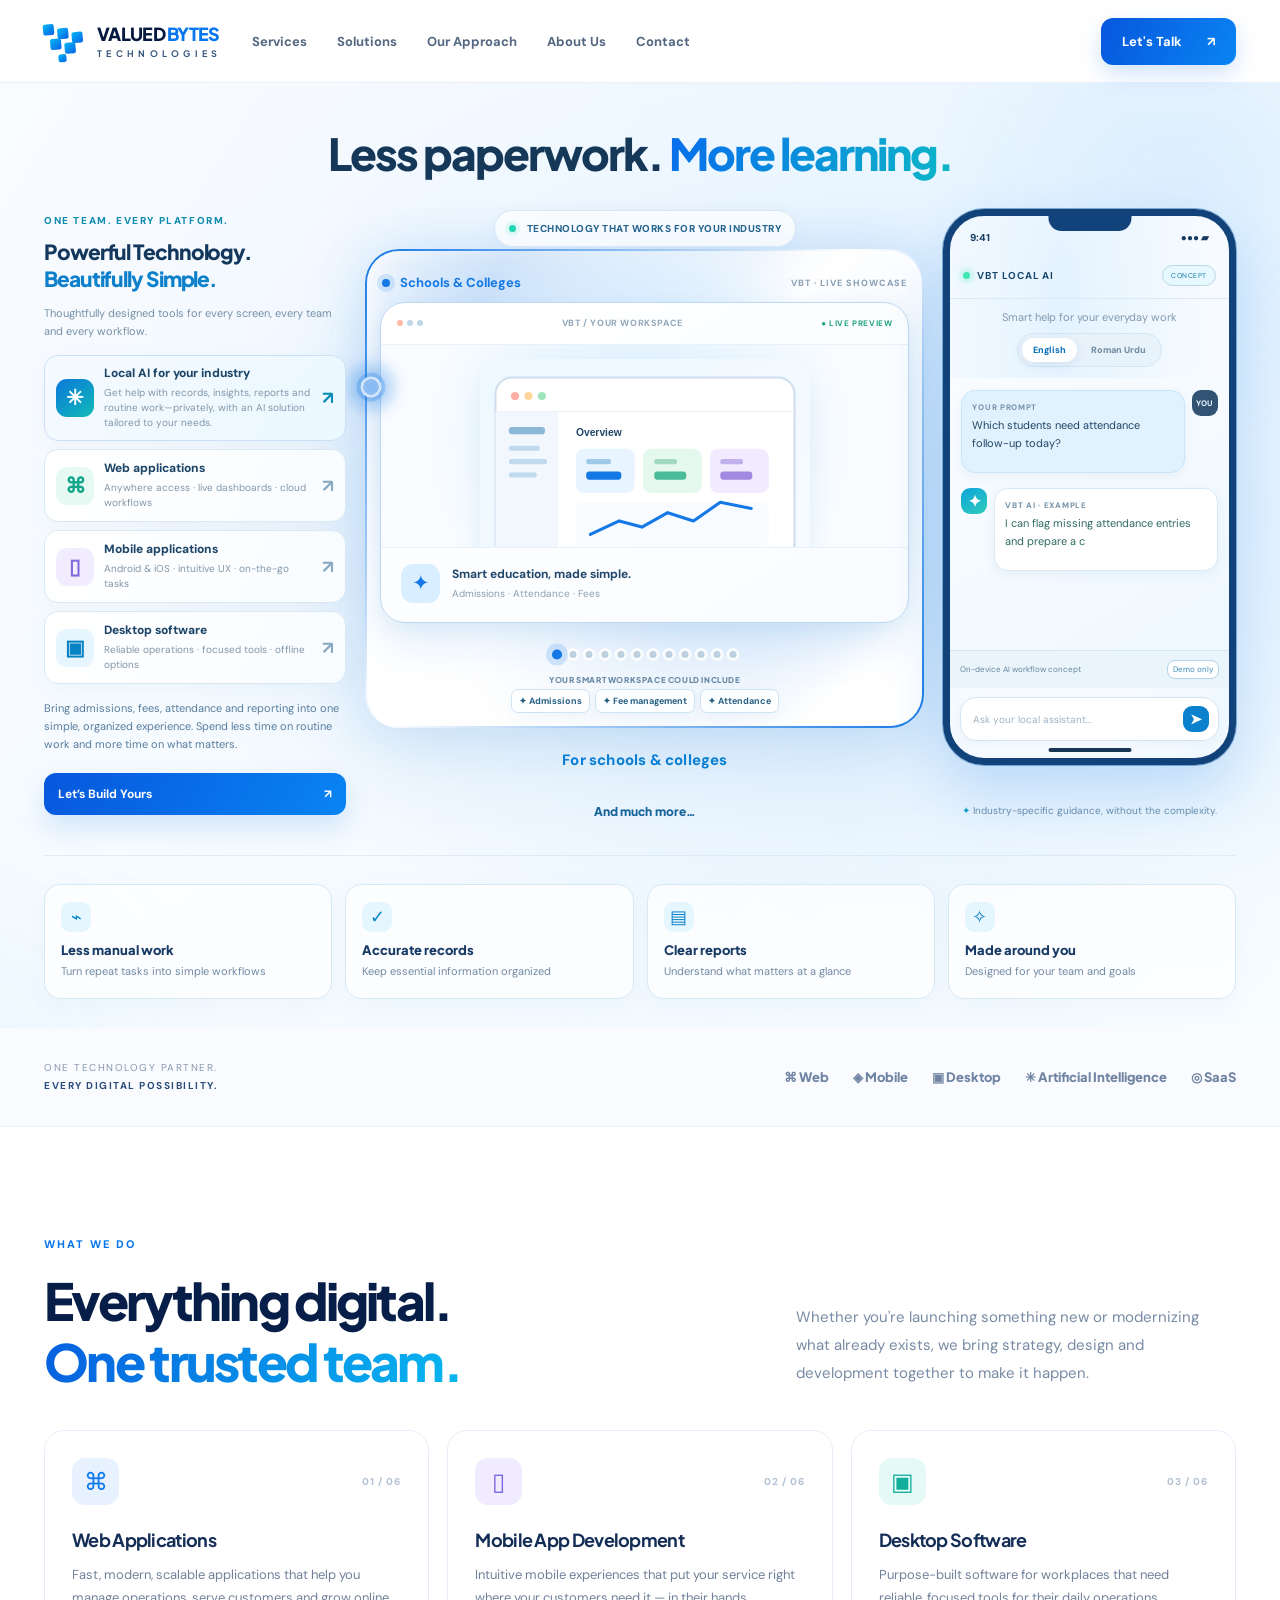
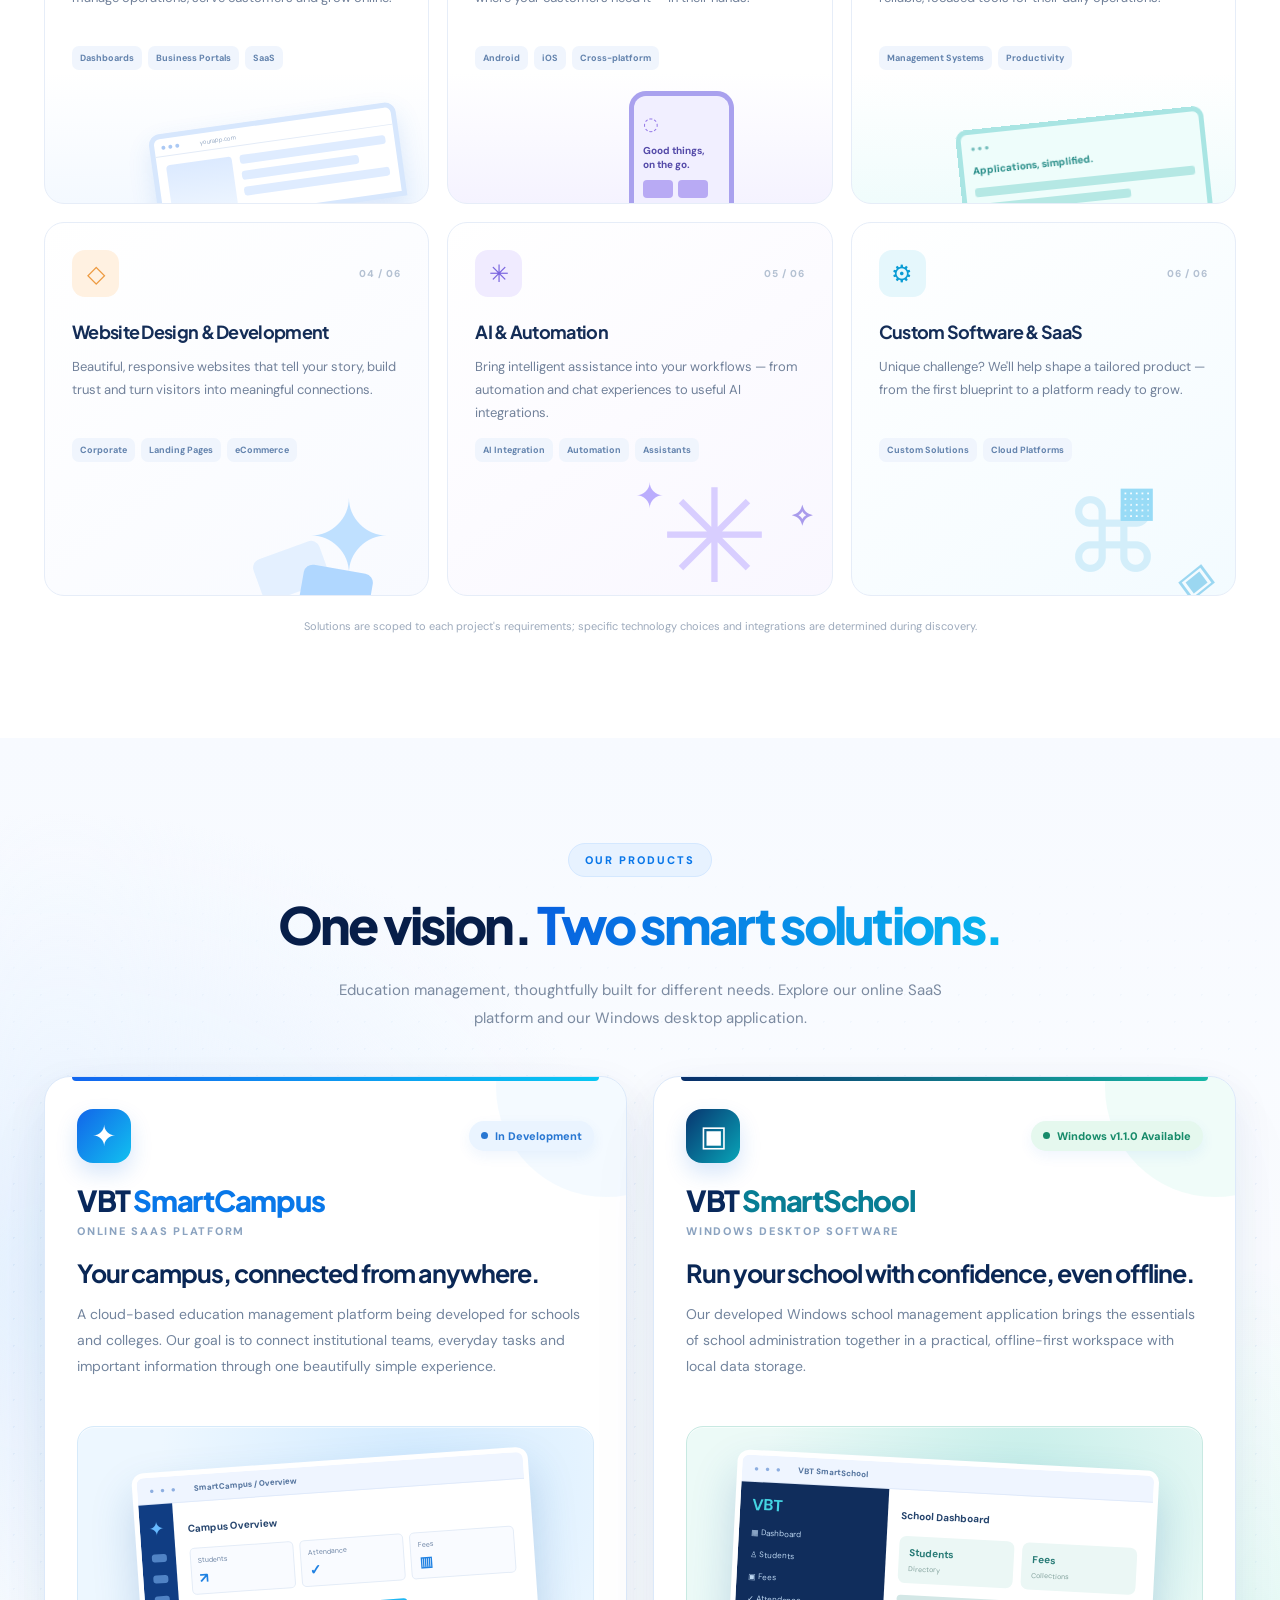
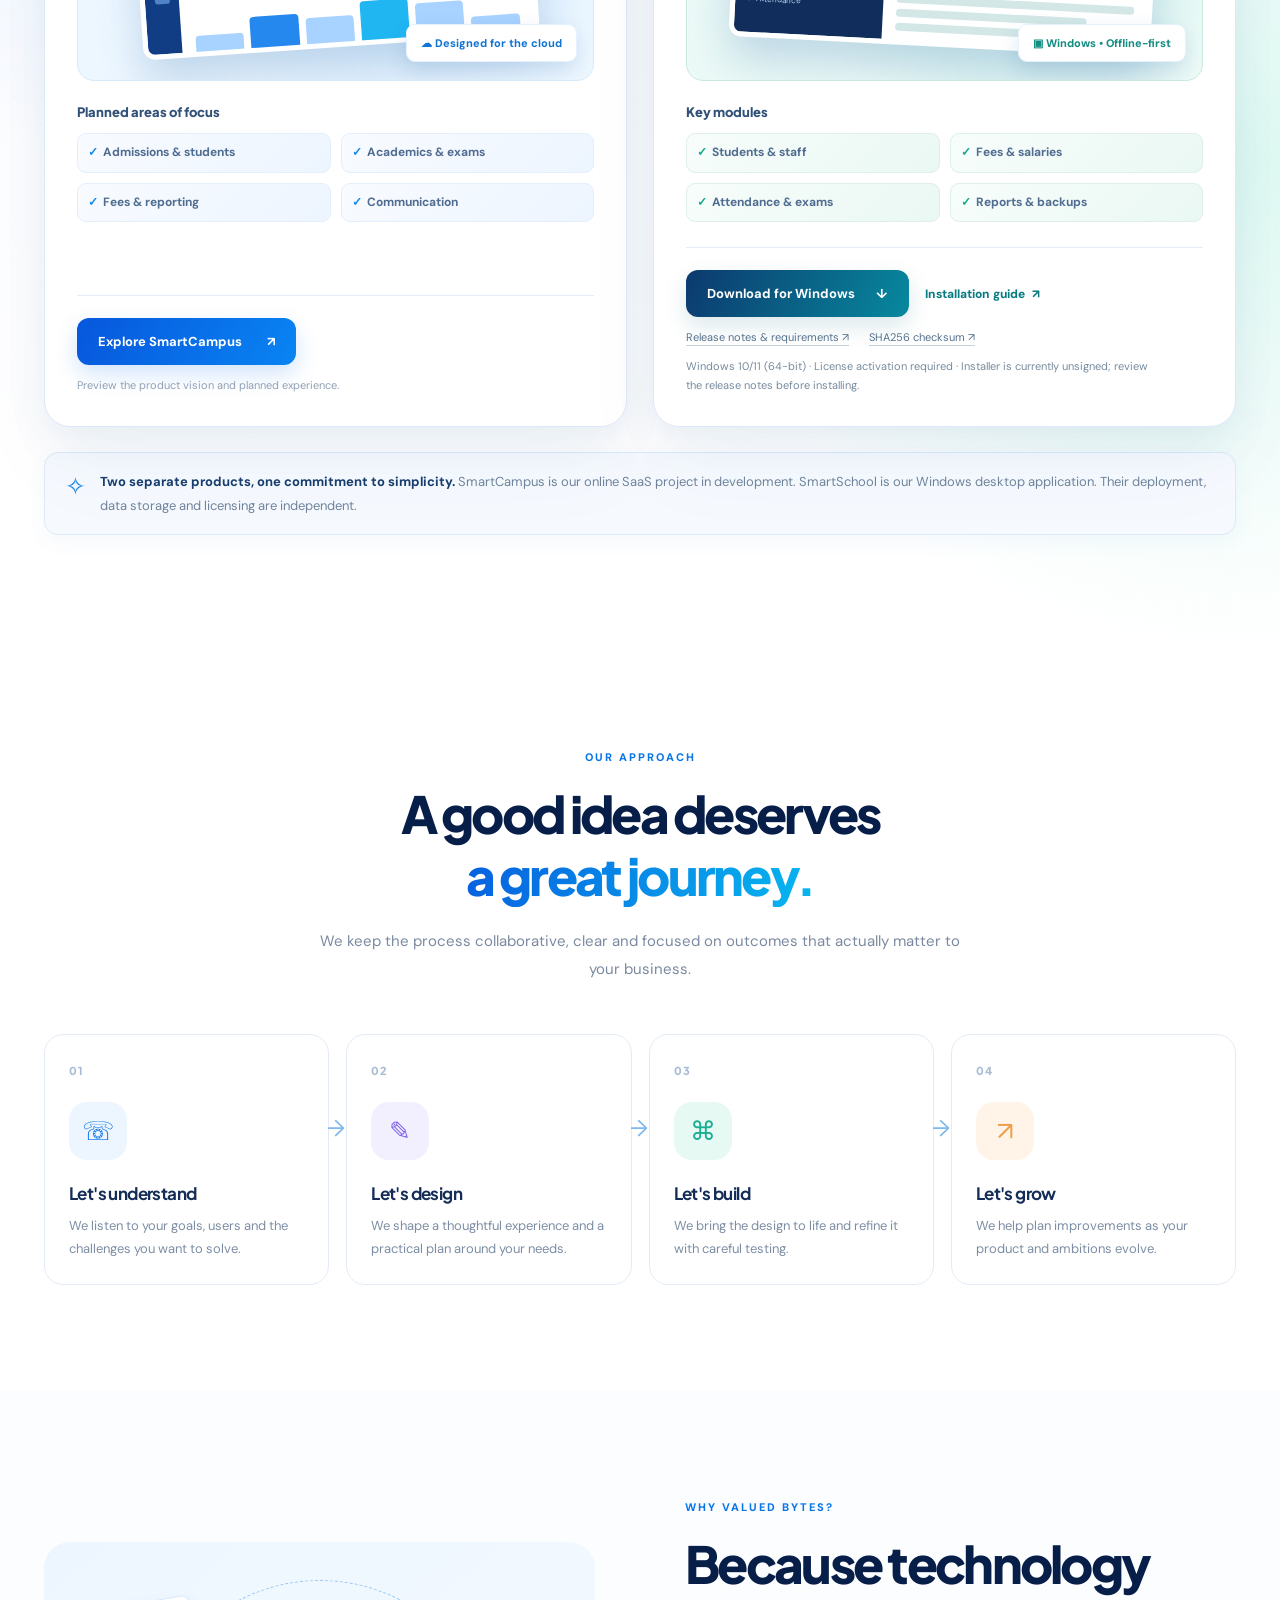
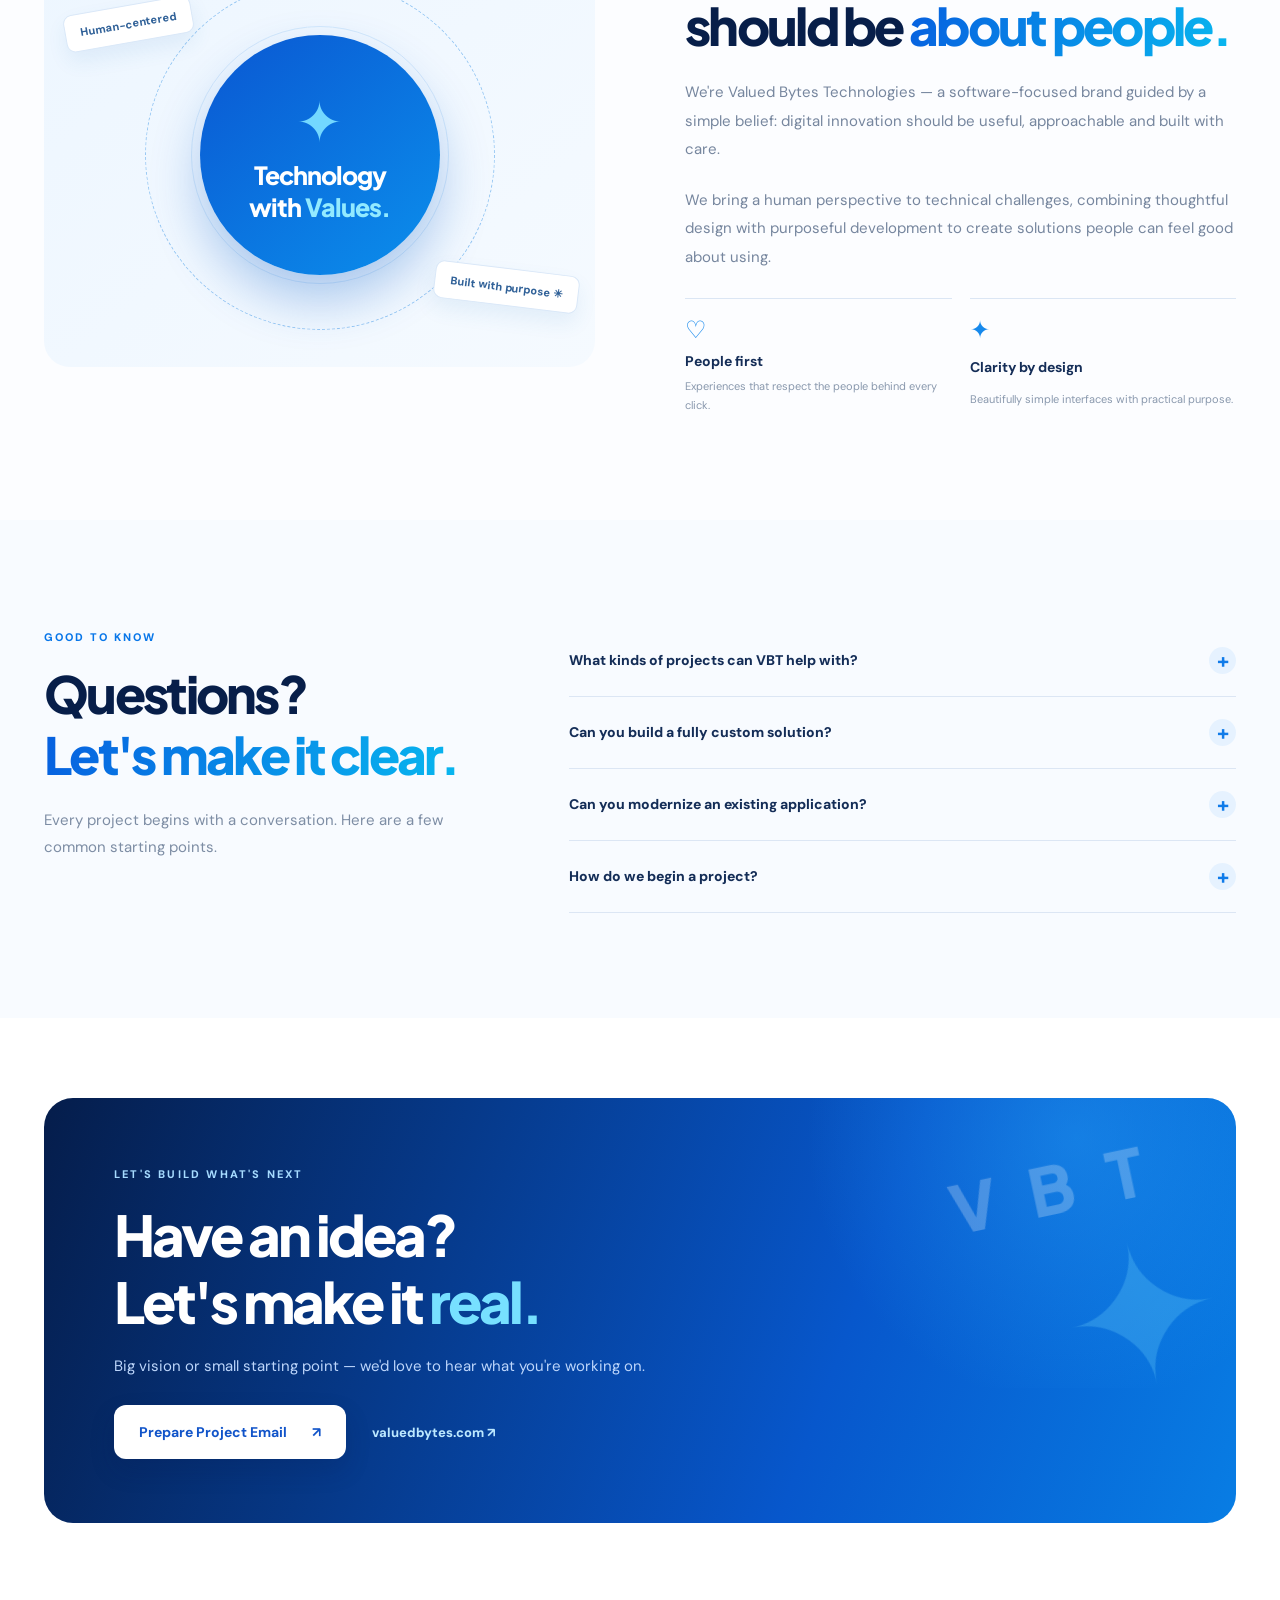
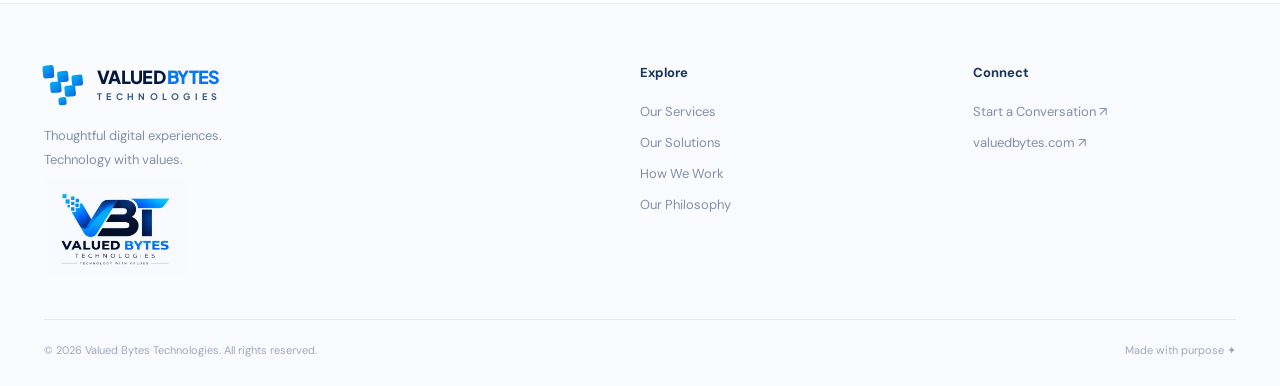
==== commit 3cdd827c: "Align three hero columns and sync AI phone gradient with industry" ====
--- a/index.html
+++ b/index.html
@@ -8,7 +8,7 @@
   <link rel="icon" href="assets/favicon.svg" type="image/svg+xml">
   <link rel="preconnect" href="https://fonts.googleapis.com"><link rel="preconnect" href="https://fonts.gstatic.com" crossorigin>
   <link href="https://fonts.googleapis.com/css2?family=DM+Sans:wght@400;500;600;700&family=Plus+Jakarta+Sans:wght@400;500;600;700;800&family=Noto+Nastaliq+Urdu:wght@400&display=swap" rel="stylesheet">
-  <link rel="stylesheet" href="styles.css?v=fullwidth-headline-20261026">
+  <link rel="stylesheet" href="styles.css?v=hero-aligned-20261026">
 <script>/* Warm up the Urdu fallback while the larger Jameel fonts arrive. */
 (function(){var warm=function(){if(document.fonts&&document.fonts.load)document.fonts.load('400 18px "Noto Nastaliq Urdu"','اردو').catch(function(){});};if('requestIdleCallback' in window)requestIdleCallback(warm,{timeout:1200});else setTimeout(warm,200);})();</script></head>
 <body>
@@ -31,13 +31,12 @@
             <article class="hero-platform-feature"><span class="platform-feature-icon">▯</span><div><strong>Mobile applications</strong><small>Android & iOS · intuitive UX · on-the-go tasks</small></div><span class="platform-feature-arrow">↗</span></article>
             <article class="hero-platform-feature"><span class="platform-feature-icon">▣</span><div><strong>Desktop software</strong><small>Reliable operations · focused tools · offline options</small></div><span class="platform-feature-arrow">↗</span></article>
           </div>
-
+          <p class="industry-description industry-left-summary" id="industryDescription">Bring admissions, fees, attendance and reporting into one simple, organized experience. Spend less time on routine work and more time on what matters.</p>
+          <div class="hero-actions hero-left-actions"><a class="button button-primary industry-build-link" href="#contact">Let’s Build Yours <span aria-hidden="true">↗</span></a></div>
         </div>
         <div class="industry-stage" id="industryStage" aria-label="Animated industry showcase">
       <div class="hero-intro industry-stage-intro" id="heroIntro">
         <span class="industry-kicker"><span class="pulse"></span> TECHNOLOGY THAT WORKS FOR YOUR INDUSTRY</span>
-        <p class="industry-pretitle"><span class="industry-for" id="industryForPrefix">For </span><span id="industryAudience">schools &amp; colleges</span></p>
-        <p class="industry-description" id="industryDescription">Bring admissions, fees, attendance and reporting into one simple, organized experience. Spend less time on routine work and more time on what matters.</p>
       </div>
 
           <div class="industry-showcase-frame" id="industryShowcaseFrame">
@@ -53,7 +52,8 @@
           <div class="industry-toolkit frame-toolkit" aria-label="Examples of tailored features"><span class="toolkit-label">YOUR SMART WORKSPACE COULD INCLUDE</span><div class="toolkit-items" id="industryToolkit"><span>✦ Admissions</span><span>✦ Fee management</span><span>✦ Attendance</span></div></div>
 
           </div>
-          <div class="industry-stage-footer"><div class="industry-more" id="industryMore">And much more…</div><a class="button button-primary industry-build-link" href="#contact">Let’s Build Yours <span aria-hidden="true">↗</span></a></div>
+          <p class="industry-pretitle industry-stage-audience"><span class="industry-for" id="industryForPrefix">For </span><span id="industryAudience">schools &amp; colleges</span></p>
+          <div class="industry-stage-footer"><div class="industry-more" id="industryMore">And much more…</div></div>
         </div>
         <aside class="hero-ai-column" aria-label="Local AI example on a mobile screen">
           <div class="hero-ai-phone">
--- a/styles.css
+++ b/styles.css
@@ -765,3 +765,53 @@
  .industry-hero .industry-stage{height:622px}
  .industry-hero .industry-showcase-frame{top:112px}
 }
+
+/* Aligned hero columns: cards, showcase and AI mobile */
+@property --hero-tint {syntax:"<color>";inherits:true;initial-value:#e4f5ff}
+@property --hero-accent {syntax:"<color>";inherits:true;initial-value:#137dea}
+.industry-hero{transition:--hero-tint 1s ease,--hero-accent 1s ease}
+.industry-hero .industry-layout{align-items:stretch;gap:19px;padding-top:30px}
+.industry-hero .industry-copy{display:flex;flex-direction:column;align-self:stretch;min-height:610px;padding:5px 0 0}
+.industry-hero .hero-platform-heading p{font-size:11px;margin-bottom:15px;line-height:1.55}
+.industry-hero .hero-platform-list{gap:8px}
+.industry-hero .hero-platform-feature{min-height:73px}
+.industry-hero .industry-left-summary{max-width:none;margin:15px 0 10px;color:#577c9d;font-size:11px;line-height:1.65;min-height:0}
+.industry-hero .hero-left-actions{display:flex!important;grid-template-columns:none!important;justify-content:flex-start;margin-top:auto!important;padding-bottom:4px}
+.industry-hero .hero-left-actions .industry-build-link{font-size:13px;padding:12px 18px}
+.industry-hero .industry-stage{height:610px;align-self:stretch;position:relative}
+.industry-hero .industry-stage-intro{height:39px;min-height:39px;padding:0!important;display:flex;align-items:center;justify-content:center}
+.industry-hero .industry-stage-intro .industry-kicker{font-size:10px;letter-spacing:.5px}
+.industry-hero .industry-showcase-frame{top:40px;bottom:91px;padding:25px 13px 78px}
+.industry-hero .art-illustration{height:202px}
+.industry-hero .industry-stage-audience{position:absolute;bottom:49px;left:0;right:0;text-align:center;margin:0;color:#0b7fd4;font-size:15px;font-weight:800}
+.industry-hero .industry-stage-footer{bottom:0;justify-content:center}
+.industry-hero .industry-stage-footer .industry-more{font-size:12px}
+.industry-hero .hero-ai-column{min-height:610px;align-self:stretch;justify-content:space-between}
+.industry-hero .hero-ai-phone{background:radial-gradient(ellipse at 40% 16%,color-mix(in srgb,var(--hero-tint) 72%,#fff) 0%,#f7fbff 65%,color-mix(in srgb,var(--hero-tint) 45%,#fff) 100%);border-color:color-mix(in srgb,var(--hero-accent) 30%,#102b4a);box-shadow:0 28px 57px color-mix(in srgb,var(--hero-accent) 20%,transparent),0 0 0 1px color-mix(in srgb,var(--hero-accent) 25%,#a5bfd0);transition:--hero-tint 1s ease,--hero-accent 1s ease,border-color 1s ease,box-shadow 1s ease}
+.industry-hero .hero-ai-phone-notch{background:color-mix(in srgb,var(--hero-accent) 30%,#102b4a);transition:background-color 1s ease}
+@media(max-width:1100px){
+ .industry-hero .industry-copy{min-height:590px}
+ .industry-hero .industry-stage{height:610px}
+ .industry-hero .hero-ai-column{min-height:0;justify-content:flex-start;gap:12px}
+}
+@media(max-width:820px){
+ .industry-hero .industry-layout{gap:20px}
+ .industry-hero .industry-copy{min-height:0}
+ .industry-hero .hero-left-actions{margin-top:16px!important}
+ .industry-hero .industry-stage{height:605px}
+ .industry-hero .industry-showcase-frame{top:43px;bottom:91px}
+ .industry-hero .art-illustration{height:210px}
+ .industry-hero .industry-stage-audience{bottom:49px}
+ .industry-hero .hero-ai-column{min-height:0}
+}
+@media(max-width:550px){
+ .industry-hero .industry-copy{padding:0}
+ .industry-hero .hero-platform-heading p{font-size:12px}
+ .industry-hero .industry-left-summary{font-size:12px}
+ .industry-hero .industry-stage{height:580px}
+ .industry-hero .industry-stage-intro .industry-kicker{font-size:8px}
+ .industry-hero .industry-showcase-frame{top:39px;bottom:86px;padding:22px 9px 79px}
+ .industry-hero .art-illustration{height:177px}
+ .industry-hero .industry-stage-audience{bottom:42px;font-size:14px}
+ .industry-hero .industry-stage-footer{bottom:0}
+}
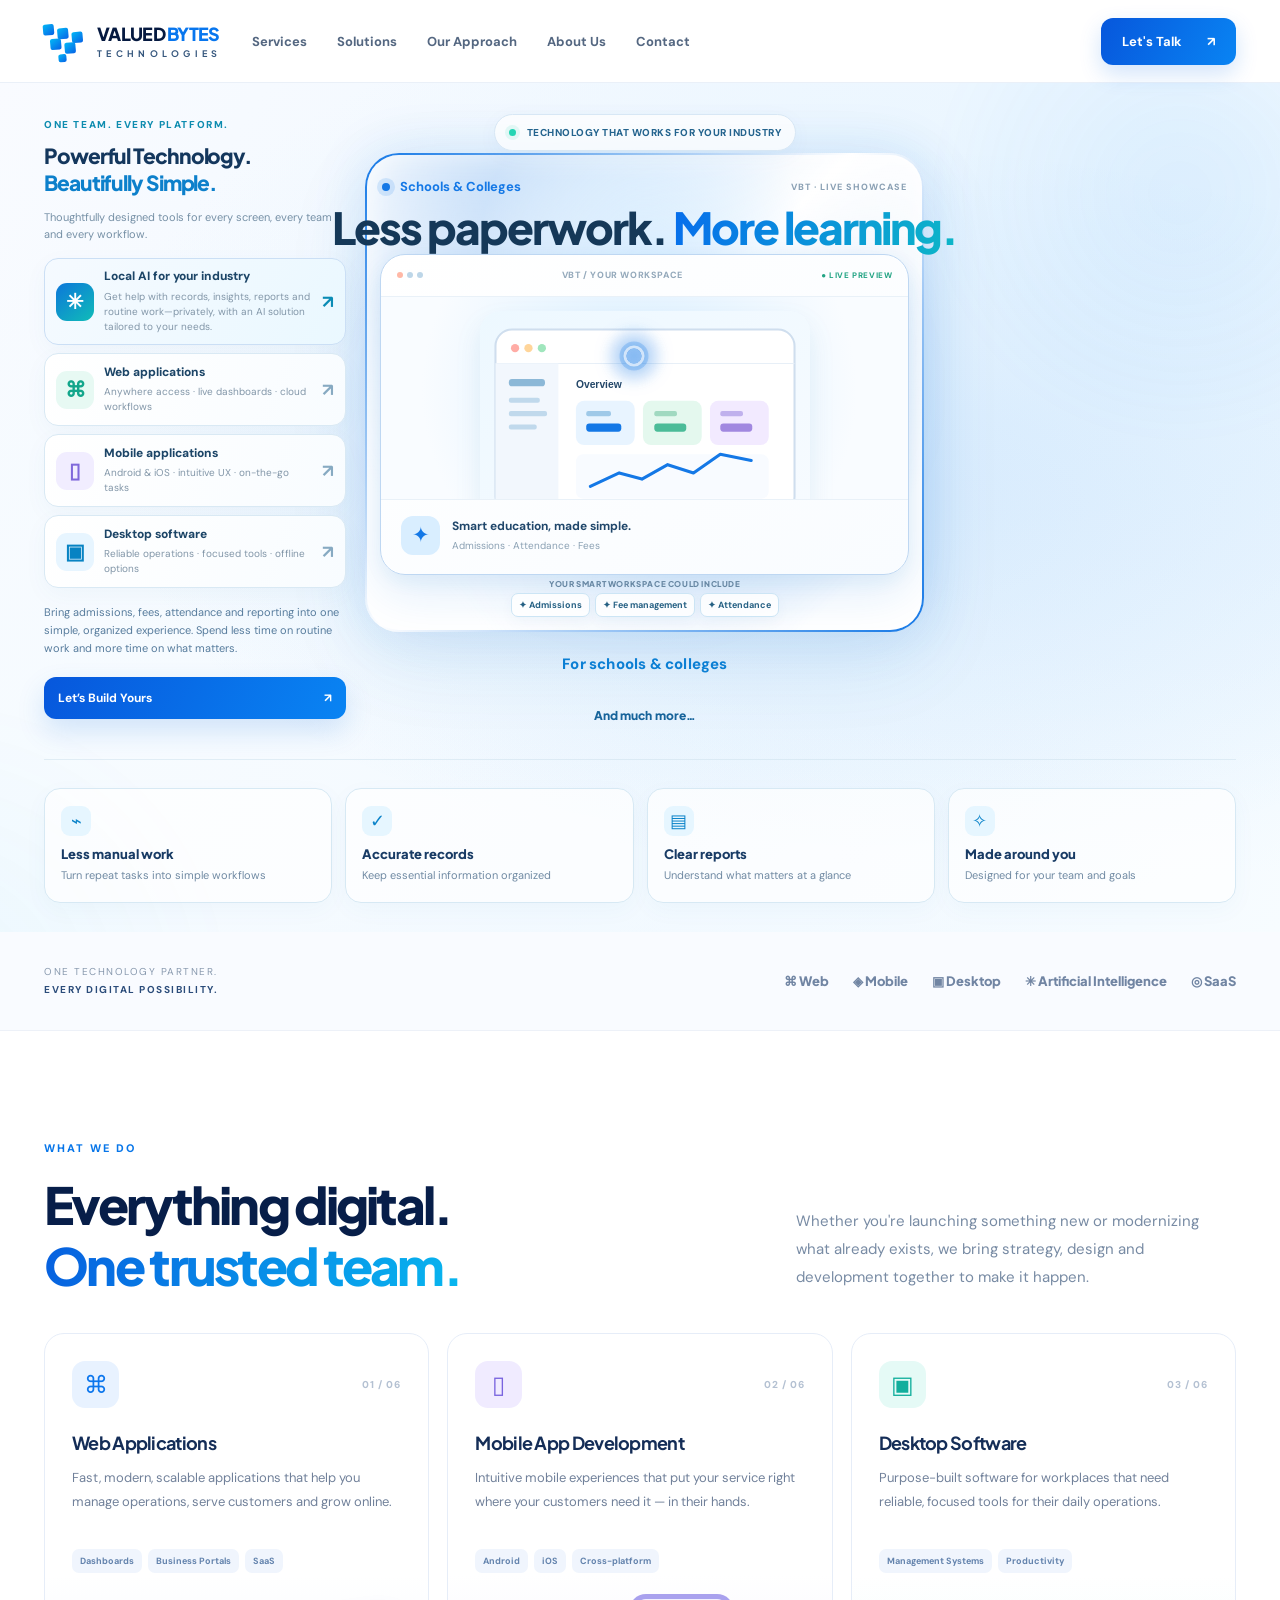
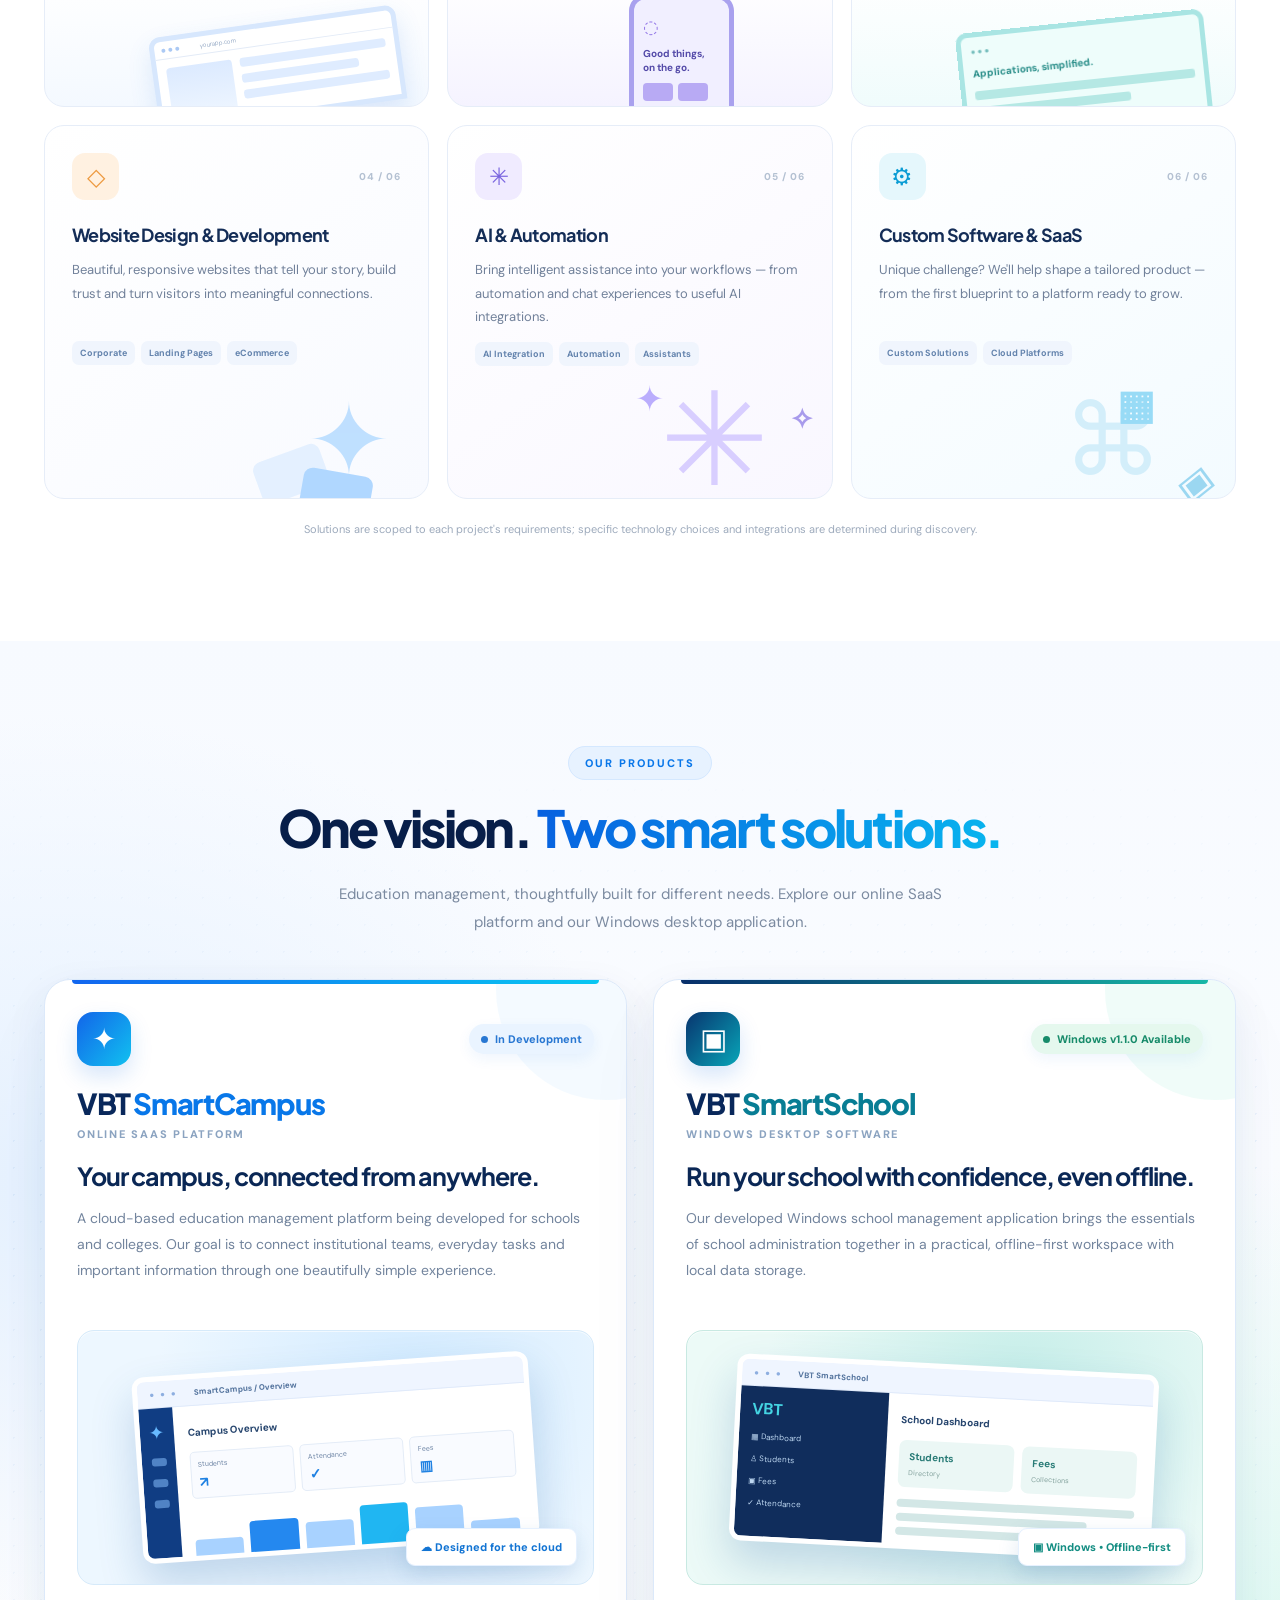
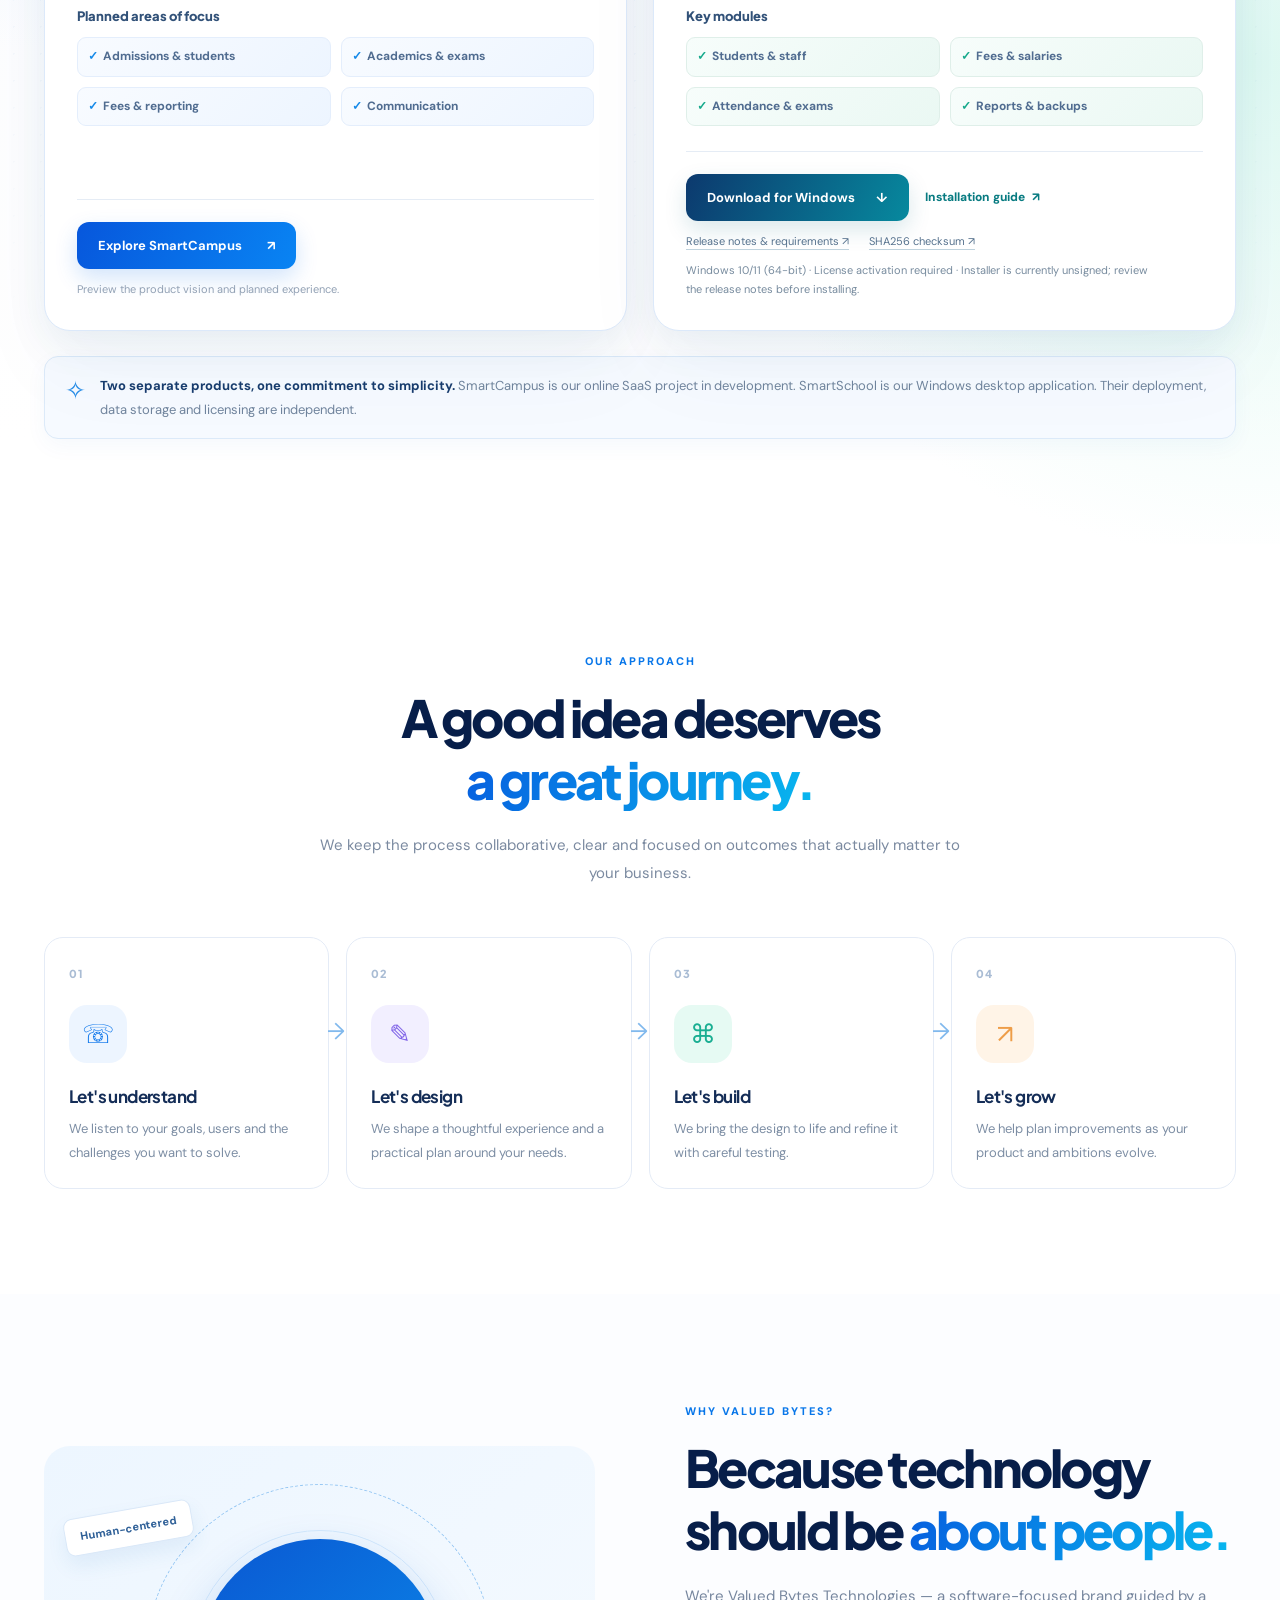
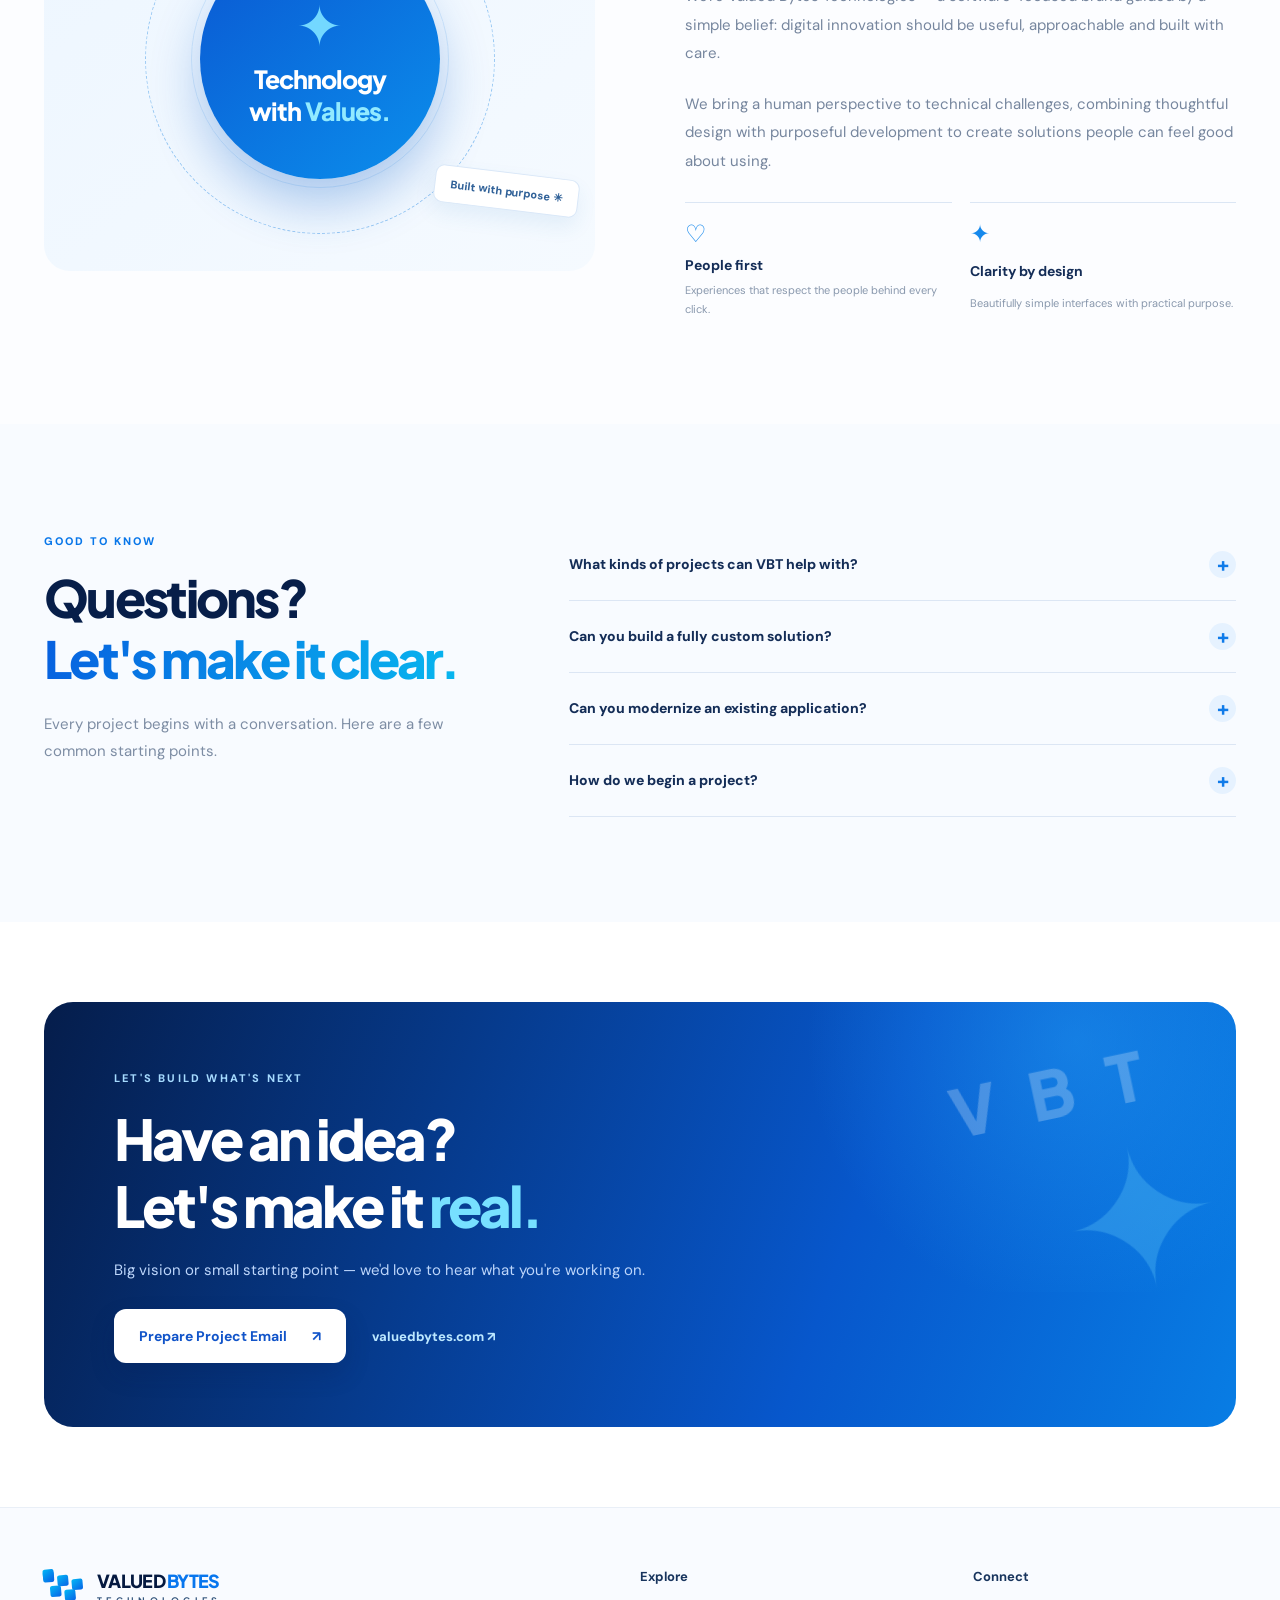
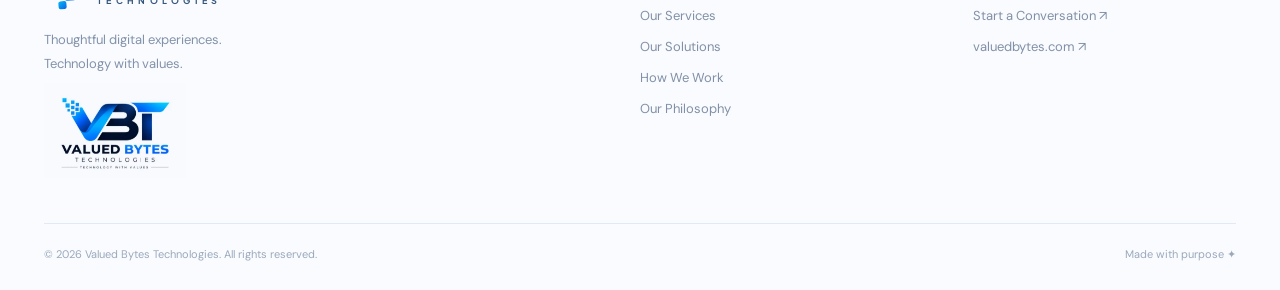
==== commit 28ab46e1: "Redesign hero structure into two columns" ====
--- a/index.html
+++ b/index.html
@@ -8,7 +8,7 @@
   <link rel="icon" href="assets/favicon.svg" type="image/svg+xml">
   <link rel="preconnect" href="https://fonts.googleapis.com"><link rel="preconnect" href="https://fonts.gstatic.com" crossorigin>
   <link href="https://fonts.googleapis.com/css2?family=DM+Sans:wght@400;500;600;700&family=Plus+Jakarta+Sans:wght@400;500;600;700;800&family=Noto+Nastaliq+Urdu:wght@400&display=swap" rel="stylesheet">
-  <link rel="stylesheet" href="styles.css?v=hero-aligned-20261026">
+  <link rel="stylesheet" href="styles.css?v=hero-two-column-20261030">
 <script>/* Warm up the Urdu fallback while the larger Jameel fonts arrive. */
 (function(){var warm=function(){if(document.fonts&&document.fonts.load)document.fonts.load('400 18px "Noto Nastaliq Urdu"','اردو').catch(function(){});};if('requestIdleCallback' in window)requestIdleCallback(warm,{timeout:1200});else setTimeout(warm,200);})();</script></head>
 <body>
@@ -21,7 +21,6 @@
   <main>
     <section class="hero industry-hero" id="industries">
       <div class="hero-glow glow-one"></div><div class="hero-glow glow-two"></div>
-      <div class="container industry-headline-row"><h1 id="industryHeadline">Less paperwork.<br><span>More learning.</span></h1></div>
       <div class="container industry-layout">
         <div class="industry-copy" id="industryCopy">
           <div class="hero-platform-heading"><span>ONE TEAM. EVERY PLATFORM.</span><h2>Powerful Technology.<br><em>Beautifully Simple.</em></h2><p>Thoughtfully designed tools for every screen, every team and every workflow.</p></div>
@@ -40,6 +39,7 @@
       </div>
 
           <div class="industry-showcase-frame" id="industryShowcaseFrame">
+            <div class="industry-headline-row"><h1 id="industryHeadline">Less paperwork.<br><span>More learning.</span></h1></div>
             <svg class="industry-perimeter-path" id="industryPerimeterSvg" aria-hidden="true"><path id="industryPerimeterPath"></path></svg>
             <button type="button" class="industry-border-traveller" id="industryBorderTraveller" aria-label="See next industry" title="Click for the next industry"><span></span></button>
             <div class="industry-frame-heading"><span class="frame-heading-led"></span><strong id="industryActiveName">Schools &amp; Colleges</strong><span class="frame-heading-status">VBT · LIVE SHOWCASE</span></div>
@@ -55,29 +55,6 @@
           <p class="industry-pretitle industry-stage-audience"><span class="industry-for" id="industryForPrefix">For </span><span id="industryAudience">schools &amp; colleges</span></p>
           <div class="industry-stage-footer"><div class="industry-more" id="industryMore">And much more…</div></div>
         </div>
-        <aside class="hero-ai-column" aria-label="Local AI example on a mobile screen">
-          <div class="hero-ai-phone">
-            <div class="hero-ai-phone-status"><span>9:41</span><span>●●● ▰</span></div>
-            <div class="hero-ai-phone-notch"></div>
-            <div class="hero-ai-demo" aria-label="Illustrative local AI conversation">
-              <div class="hero-ai-topbar"><span class="ai-live-dot"></span><strong>VBT LOCAL AI</strong><span class="ai-demo-chip">CONCEPT</span></div>
-              <div class="hero-ai-phone-subtitle">Smart help for your everyday work</div>
-              <div class="hero-ai-language" aria-label="Demo language">
-                <button type="button" id="aiEnglish" class="active" aria-pressed="true">English</button>
-                <button type="button" id="aiRomanUrdu" aria-pressed="false">Roman Urdu</button>
-              </div>
-              <div class="hero-ai-chat-scroll">
-                <div class="hero-ai-prompt"><span class="chat-avatar chat-user">YOU</span><div><small>YOUR PROMPT</small><p id="industryAiPrompt">Which students need attendance follow-up?</p></div></div>
-                <div class="hero-ai-response"><span class="chat-avatar chat-vbt">✦</span><div><small>VBT AI · EXAMPLE</small><p id="industryAiResponse">I can prepare a clear follow-up list.</p></div></div>
-              </div>
-              <div class="hero-ai-bottom"><span>On-device AI workflow concept</span><span>Demo only</span></div>
-              <div class="hero-ai-compose"><span>Ask your local assistant...</span><b>➤</b></div>
-            </div>
-            <span class="hero-ai-home-indicator"></span>
-          </div>
-          <p class="hero-ai-underphone"><span>✦</span> Industry-specific guidance, without the complexity.</p>
-        </aside>
-
       </div>
       <div class="container industry-value-bar" aria-label="How Valued Bytes helps"><div><span class="value-icon">⌁</span><strong>Less manual work</strong><small>Turn repeat tasks into simple workflows</small></div><div><span class="value-icon">✓</span><strong>Accurate records</strong><small>Keep essential information organized</small></div><div><span class="value-icon">▤</span><strong>Clear reports</strong><small>Understand what matters at a glance</small></div><div><span class="value-icon">✧</span><strong>Made around you</strong><small>Designed for your team and goals</small></div></div>
     </section>
@@ -120,6 +97,6 @@
     <section class="contact-section" id="contact"><div class="container contact-panel"><div class="contact-light"></div><div class="contact-content"><span class="contact-overline">LET'S BUILD WHAT'S NEXT</span><h2>Have an idea?<br>Let's make it <em>real.</em></h2><p>Big vision or small starting point — we'd love to hear what you're working on.</p><div class="contact-buttons"><a href="mailto:info@valuedbytes.com?subject=New%20Project%20Inquiry%20-%20Valued%20Bytes%20Technologies" class="button button-white button-large">Prepare Project Email <span>↗</span></a><a class="contact-link" href="https://valuedbytes.com">valuedbytes.com ↗</a></div></div><div class="contact-decoration" aria-hidden="true"><span>V</span><span>B</span><span>T</span><i>✦</i></div></div></section>
   </main>
   <footer class="footer"><div class="container footer-top"><div><a href="#top" class="identity footer-identity"><span class="brand-symbol"><i></i><i></i><i></i><i></i><i></i><i></i><i></i></span><span class="brand-name"><strong>VALUED <em>BYTES</em></strong><small>TECHNOLOGIES</small></span></a><p>Thoughtful digital experiences.<br>Technology with values.</p><img src="assets/VBT.webp" alt="Official Valued Bytes Technologies logo" class="official-logo"></div><div class="footer-links"><strong>Explore</strong><a href="#services">Our Services</a><a href="#solutions">Our Solutions</a><a href="#approach">How We Work</a><a href="#about">Our Philosophy</a></div><div class="footer-links"><strong>Connect</strong><a href="#contact">Start a Conversation ↗</a><a href="https://valuedbytes.com">valuedbytes.com ↗</a></div></div><div class="container footer-bottom"><span>© <span id="year"></span> Valued Bytes Technologies. All rights reserved.</span><span>Made with purpose ✦</span></div></footer>
-  <script src="script.js?v=three-col-ai-20261026"></script>
+  <script src="script.js?v=hero-two-column-20261030"></script>
   <script src="i18n.js?v=orbit-20261023-2"></script>
 </body></html>
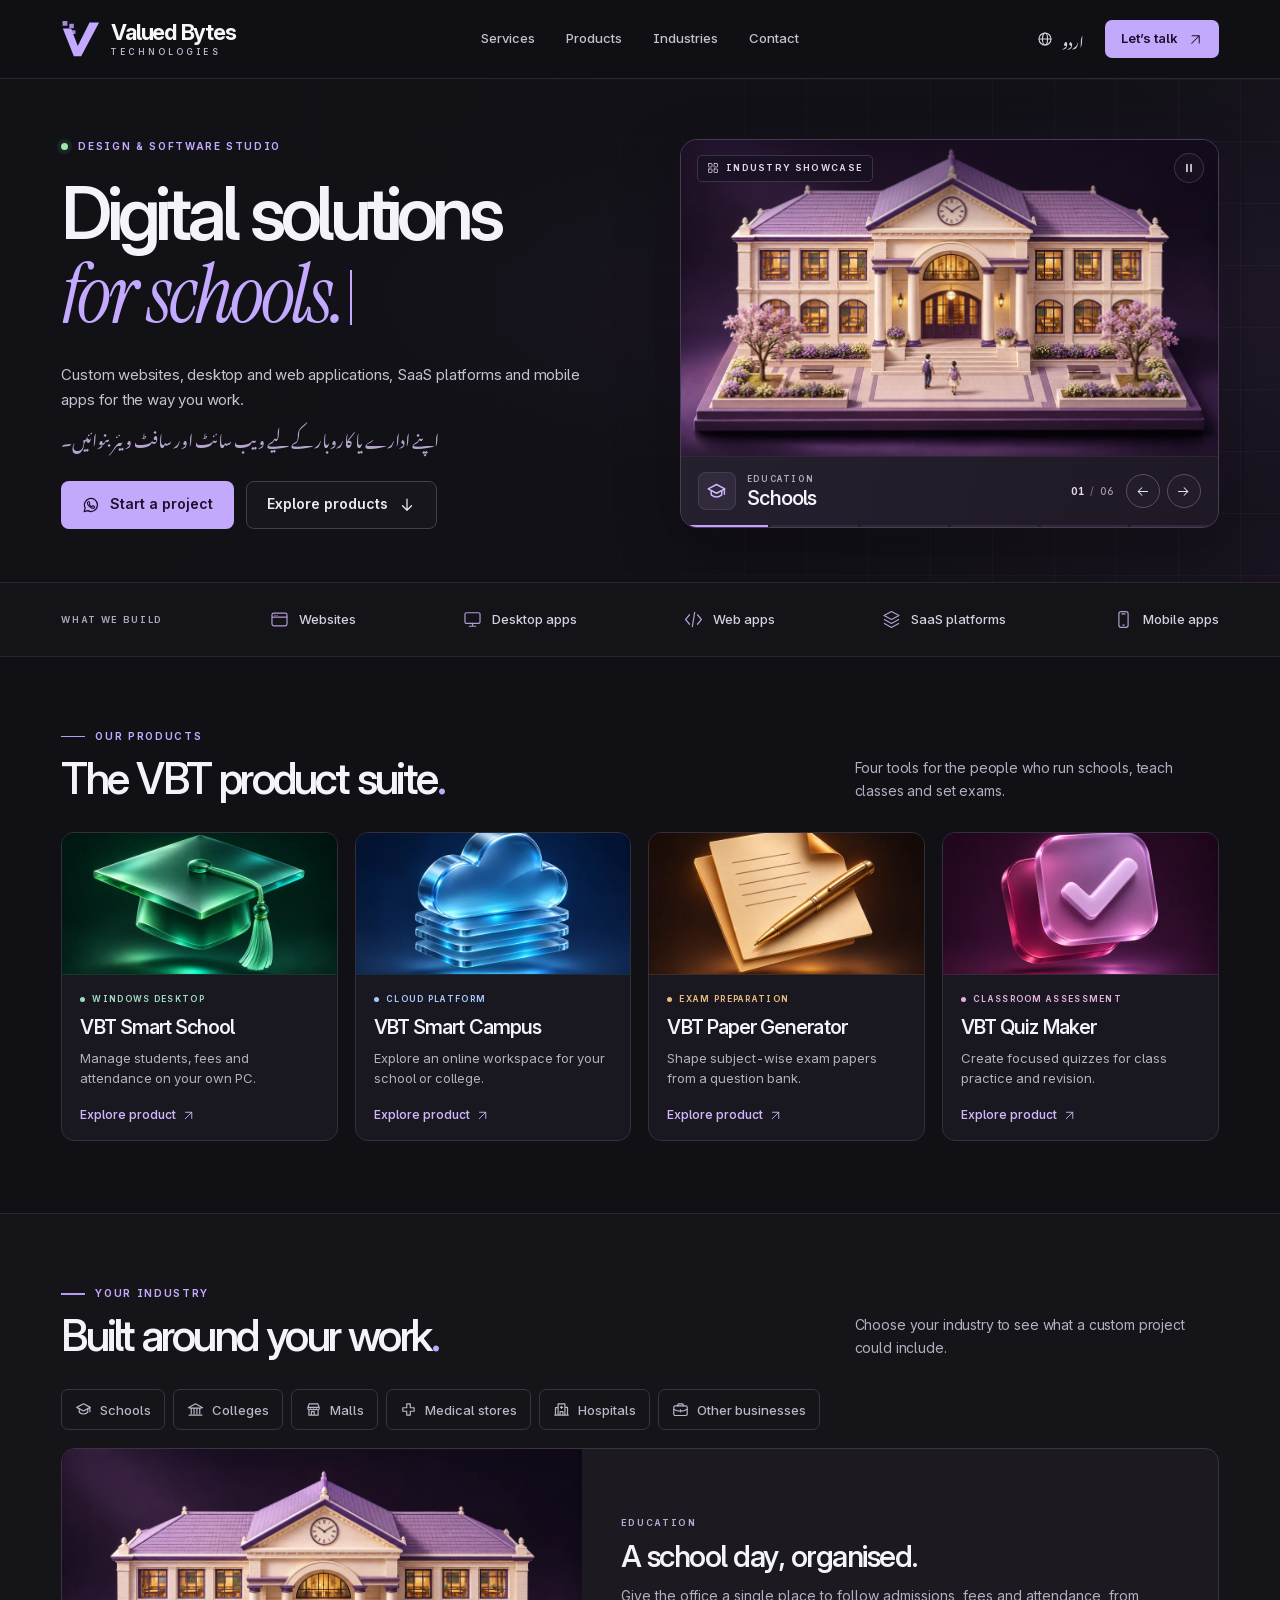
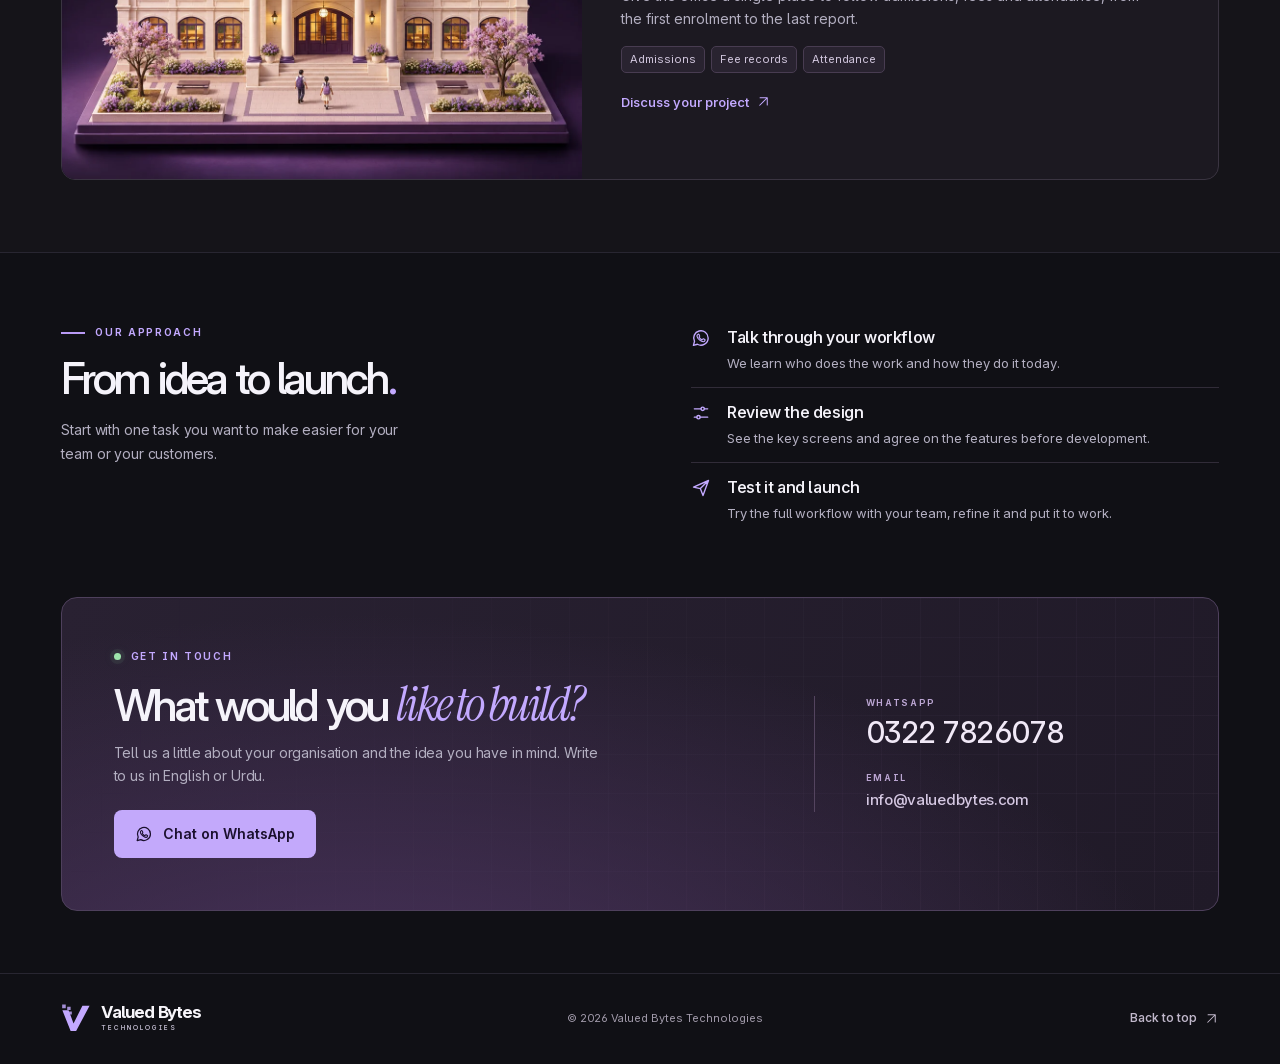
==== commit c97b9e99: "Launch bilingual Valued Bytes homepage with industry showcase and VBT product suite" ====
--- a/index.html
+++ b/index.html
@@ -1,102 +1,167 @@
 <!doctype html>
-<html lang="en">
+<html lang="en" dir="ltr">
 <head>
-  <meta charset="utf-8"><meta name="viewport" content="width=device-width, initial-scale=1">
-  <meta name="theme-color" content="#071e48">
-  <meta name="description" content="Valued Bytes Technologies builds thoughtful software, mobile apps, desktop applications, websites, SaaS platforms and AI-powered solutions.">
-  <title>Valued Bytes Technologies — Technology with Values</title>
-  <link rel="icon" href="assets/favicon.svg" type="image/svg+xml">
-  <link rel="preconnect" href="https://fonts.googleapis.com"><link rel="preconnect" href="https://fonts.gstatic.com" crossorigin>
-  <link href="https://fonts.googleapis.com/css2?family=DM+Sans:wght@400;500;600;700&family=Plus+Jakarta+Sans:wght@400;500;600;700;800&family=Noto+Nastaliq+Urdu:wght@400&display=swap" rel="stylesheet">
-  <link rel="stylesheet" href="styles.css?v=hero-two-column-20261030">
-<script>/* Warm up the Urdu fallback while the larger Jameel fonts arrive. */
-(function(){var warm=function(){if(document.fonts&&document.fonts.load)document.fonts.load('400 18px "Noto Nastaliq Urdu"','اردو').catch(function(){});};if('requestIdleCallback' in window)requestIdleCallback(warm,{timeout:1200});else setTimeout(warm,200);})();</script></head>
-<body>
-  <header class="header" id="top"><div class="container header-inner">
-    <a href="#top" class="identity" aria-label="Valued Bytes Technologies home"><span class="brand-symbol"><i></i><i></i><i></i><i></i><i></i><i></i></span><span class="brand-name"><strong>VALUED <em>BYTES</em></strong><small>TECHNOLOGIES</small></span></a>
-    <nav class="navigation" id="navigation" aria-label="Main navigation"><a href="#services">Services</a><a href="#solutions">Solutions</a><a href="#approach">Our Approach</a><a href="#about">About Us</a><a href="#contact">Contact</a></nav>
-    <div class="header-actions"><button class="language-switch" id="languageSwitch" type="button" aria-label="Switch website language to Urdu" title="Switch language">اردو</button><a class="button button-primary header-cta" href="#contact">Let's Talk <span aria-hidden="true">↗</span></a></div>
-    <button class="menu-button" aria-label="Open navigation" aria-expanded="false" aria-controls="navigation" id="menuButton"><i></i><i></i><i></i></button>
-  </div></header>
-  <main>
-    <section class="hero industry-hero" id="industries">
-      <div class="hero-glow glow-one"></div><div class="hero-glow glow-two"></div>
-      <div class="container industry-layout">
-        <div class="industry-copy" id="industryCopy">
-          <div class="hero-platform-heading"><span>ONE TEAM. EVERY PLATFORM.</span><h2>Powerful Technology.<br><em>Beautifully Simple.</em></h2><p>Thoughtfully designed tools for every screen, every team and every workflow.</p></div>
-          <div class="hero-platform-list" aria-label="Application development capabilities">
-            <article class="hero-platform-feature hero-platform-ai"><span class="platform-feature-icon">✳</span><div><strong>Local AI for your industry</strong><small>Get help with records, insights, reports and routine work—privately, with an AI solution tailored to your needs.</small></div><span class="platform-feature-arrow">↗</span></article>
-            <article class="hero-platform-feature"><span class="platform-feature-icon">⌘</span><div><strong>Web applications</strong><small>Anywhere access · live dashboards · cloud workflows</small></div><span class="platform-feature-arrow">↗</span></article>
-            <article class="hero-platform-feature"><span class="platform-feature-icon">▯</span><div><strong>Mobile applications</strong><small>Android & iOS · intuitive UX · on-the-go tasks</small></div><span class="platform-feature-arrow">↗</span></article>
-            <article class="hero-platform-feature"><span class="platform-feature-icon">▣</span><div><strong>Desktop software</strong><small>Reliable operations · focused tools · offline options</small></div><span class="platform-feature-arrow">↗</span></article>
+  <meta charset="utf-8">
+  <meta name="viewport" content="width=device-width,initial-scale=1">
+  <meta name="theme-color" content="#101015">
+  <meta name="description" content="Get a custom website, desktop app, web app, SaaS platform or mobile app for your school, college, mall, medical store, hospital or business. Explore VBT education products and talk to Valued Bytes Technologies on WhatsApp.">
+  <meta property="og:title" content="Valued Bytes Technologies · Websites &amp; Custom Software">
+  <meta property="og:description" content="Websites and software for the way you work. Explore our industry showcase and VBT education products.">
+  <meta property="og:type" content="website">
+  <meta property="og:image" content="https://valuedbytes.com/studio/scenes/school.webp">
+  <link rel="icon" href="studio/mark.svg" type="image/svg+xml">
+  <link rel="preload" as="font" href="studio/fonts/inter-latin.woff2" type="font/woff2" crossorigin>
+  <link rel="preload" as="font" href="studio/fonts/instrument-italic.woff2" type="font/woff2" crossorigin>
+  <link rel="preload" as="image" href="studio/scenes/school.webp" fetchpriority="high">
+  <link rel="stylesheet" href="studio/site.css">
+  <script defer src="studio/site.js"></script>
+  <title>Valued Bytes Technologies · Websites &amp; Custom Software</title>
+</head>
+<body id="top">
+  <a class="skip" href="#main" data-ur="مرکزی مواد پر جائیں">Skip to content</a>
+  <header class="mast">
+    <div class="wrap mast-inner">
+      <a href="#top" class="brand" aria-label="Valued Bytes Technologies home">
+        <svg class="brand-mark" aria-hidden="true"><use href="studio/icons.svg#brand"/></svg>
+        <span class="brand-type"><strong>Valued Bytes</strong><small>TECHNOLOGIES</small></span>
+      </a>
+      <nav id="main-nav" class="main-nav" aria-label="Main navigation">
+        <a href="#services" data-ur="خدمات">Services</a>
+        <a href="#solutions" data-ur="پروڈکٹس">Products</a>
+        <a href="#industries" data-ur="شعبے">Industries</a>
+        <a href="#contact" data-ur="رابطہ">Contact</a>
+      </nav>
+      <div class="head-actions">
+        <button type="button" id="language" class="language" aria-label="اردو میں دیکھیں" title="اردو میں دیکھیں">
+          <svg class="icon" aria-hidden="true"><use href="studio/icons.svg#globe"/></svg><span lang="ur">اردو</span>
+        </button>
+        <a class="btn btn-light nav-cta" data-wa="header" href="https://wa.me/923227826078" target="_blank" rel="noopener"><span data-ur="بات کریں">Let’s talk</span><svg class="icon" aria-hidden="true"><use href="studio/icons.svg#north"/></svg></a>
+        <button class="menu-button" id="menu-toggle" type="button" aria-label="Open menu" aria-expanded="false" aria-controls="main-nav"><svg class="icon" aria-hidden="true"><use href="studio/icons.svg#menu"/></svg></button>
+      </div>
+    </div>
+  </header>
+  <main id="main">
+    <section class="hero" aria-labelledby="hero-heading">
+      <div class="wrap hero-layout">
+        <div class="hero-copy">
+          <div class="eyebrow"><span class="status-dot"></span><span data-ur="ویب ڈیزائن اور سافٹ ویئر">DESIGN &amp; SOFTWARE STUDIO</span></div>
+          <h1 id="hero-heading" aria-label="Digital solutions for schools."><span class="hero-static" data-ur="ڈیجیٹل سلوشنز">Digital solutions</span>
+            <span class="type-line" aria-hidden="true"><span id="type-prefix">for </span><em id="industry-word">schools.</em><i class="typing-caret"></i></span>
+          </h1>
+          <p class="hero-lead" data-ur="اپنی ضروریات کے مطابق ویب سائٹ، ڈیسک ٹاپ ایپ، ویب ایپ، ساس پلیٹ فارم یا موبائل ایپ بنوائیں۔">Custom websites, desktop and web applications, SaaS platforms and mobile apps for the way you work.</p>
+          <p class="hero-bilingual" lang="ur" dir="rtl">اپنے ادارے یا کاروبار کے لیے ویب سائٹ اور سافٹ ویئر بنوائیں۔</p>
+          <div class="hero-actions">
+            <a class="btn btn-primary" href="https://wa.me/923227826078" target="_blank" rel="noopener" data-wa="hero"><svg class="icon" aria-hidden="true"><use href="studio/icons.svg#whatsapp"/></svg><span data-ur="اپنا پروجیکٹ شروع کریں">Start a project</span></a>
+            <a class="btn btn-quiet" href="#solutions"><span data-ur="پروڈکٹس دیکھیں">Explore products</span><svg class="icon" aria-hidden="true"><use href="studio/icons.svg#down"/></svg></a>
           </div>
-          <p class="industry-description industry-left-summary" id="industryDescription">Bring admissions, fees, attendance and reporting into one simple, organized experience. Spend less time on routine work and more time on what matters.</p>
-          <div class="hero-actions hero-left-actions"><a class="button button-primary industry-build-link" href="#contact">Let’s Build Yours <span aria-hidden="true">↗</span></a></div>
         </div>
-        <div class="industry-stage" id="industryStage" aria-label="Animated industry showcase">
-      <div class="hero-intro industry-stage-intro" id="heroIntro">
-        <span class="industry-kicker"><span class="pulse"></span> TECHNOLOGY THAT WORKS FOR YOUR INDUSTRY</span>
-      </div>
-
-          <div class="industry-showcase-frame" id="industryShowcaseFrame">
-            <div class="industry-headline-row"><h1 id="industryHeadline">Less paperwork.<br><span>More learning.</span></h1></div>
-            <svg class="industry-perimeter-path" id="industryPerimeterSvg" aria-hidden="true"><path id="industryPerimeterPath"></path></svg>
-            <button type="button" class="industry-border-traveller" id="industryBorderTraveller" aria-label="See next industry" title="Click for the next industry"><span></span></button>
-            <div class="industry-frame-heading"><span class="frame-heading-led"></span><strong id="industryActiveName">Schools &amp; Colleges</strong><span class="frame-heading-status">VBT · LIVE SHOWCASE</span></div>
-            <div class="industry-art-panel" id="industryArtPanel">
-              <div class="art-topline"><span class="art-dots"><i></i><i></i><i></i></span><span>VBT / YOUR WORKSPACE</span><span class="art-signal">● LIVE PREVIEW</span></div>
-              <div class="art-illustration" id="industryArt" aria-hidden="true"></div>
-              <div class="art-caption"><span class="art-caption-icon" id="industryIcon">✦</span><div><strong id="industryArtTitle">Smart education, made simple.</strong><small id="industryArtSubtitle">Admissions · Attendance · Fees</small></div></div>
+        <div class="scene-card" id="industry-stage" role="region" aria-label="Industry showcase" aria-roledescription="carousel">
+          <div class="scene-picture">
+            <img id="scene-front" class="scene-image active" src="studio/scenes/school.webp" width="1080" height="720" fetchpriority="high" alt="Miniature schoolhouse with a clock above the entrance and a landscaped courtyard.">
+            <img id="scene-back" class="scene-image" width="1080" height="720" alt="" aria-hidden="true">
+            <div class="top-shade"></div>
+            <div class="scene-tools">
+              <span class="scene-tag"><svg class="icon" aria-hidden="true"><use href="studio/icons.svg#grid"/></svg><span data-ur="شعبوں کی جھلک">INDUSTRY SHOWCASE</span></span>
+              <button id="motion-toggle" type="button" class="circle-button pause" aria-label="Pause rotation" title="Pause rotation"><svg class="icon" aria-hidden="true"><use href="studio/icons.svg#pause"/></svg></button>
             </div>
-            <div class="industry-dot-dock" id="industryDotDock" aria-label="Choose industry"></div>
-          <div class="industry-toolkit frame-toolkit" aria-label="Examples of tailored features"><span class="toolkit-label">YOUR SMART WORKSPACE COULD INCLUDE</span><div class="toolkit-items" id="industryToolkit"><span>✦ Admissions</span><span>✦ Fee management</span><span>✦ Attendance</span></div></div>
-
           </div>
-          <p class="industry-pretitle industry-stage-audience"><span class="industry-for" id="industryForPrefix">For </span><span id="industryAudience">schools &amp; colleges</span></p>
-          <div class="industry-stage-footer"><div class="industry-more" id="industryMore">And much more…</div></div>
+          <div class="scene-caption">
+            <div class="caption-name"><span class="caption-icon"><svg class="icon" aria-hidden="true"><use id="scene-symbol" href="studio/icons.svg#school"/></svg></span><div><span class="scene-group" id="scene-group">EDUCATION</span><h2 id="scene-name">Schools</h2></div></div>
+            <div class="scene-controls"><span class="scene-count"><b id="scene-index">01</b><span>/</span>06</span>
+              <button type="button" class="circle-button" id="scene-prev" aria-label="Previous industry" title="Previous industry"><svg class="icon" aria-hidden="true"><use href="studio/icons.svg#left"/></svg></button>
+              <button type="button" class="circle-button" id="scene-next" aria-label="Next industry" title="Next industry"><svg class="icon" aria-hidden="true"><use href="studio/icons.svg#right"/></svg></button>
+            </div>
+          </div>
+          <div class="slide-positions" aria-hidden="true"><i class="active"></i><i></i><i></i><i></i><i></i><i></i></div>
         </div>
       </div>
-      <div class="container industry-value-bar" aria-label="How Valued Bytes helps"><div><span class="value-icon">⌁</span><strong>Less manual work</strong><small>Turn repeat tasks into simple workflows</small></div><div><span class="value-icon">✓</span><strong>Accurate records</strong><small>Keep essential information organized</small></div><div><span class="value-icon">▤</span><strong>Clear reports</strong><small>Understand what matters at a glance</small></div><div><span class="value-icon">✧</span><strong>Made around you</strong><small>Designed for your team and goals</small></div></div>
     </section>
-    <section class="intro-band"><div class="container band-inner"><p>ONE TECHNOLOGY PARTNER.<br><strong>EVERY DIGITAL POSSIBILITY.</strong></p><div class="band-items"><span>⌘ Web</span><span>◈ Mobile</span><span>▣ Desktop</span><span>✳ Artificial Intelligence</span><span>◎ SaaS</span></div></div></section>
-    <section id="services" class="section services-section"><div class="container"><div class="section-head row-head"><div><span class="eyebrow">WHAT WE DO</span><h2>Everything digital.<br><span class="gradient-text">One trusted team.</span></h2></div><p>Whether you're launching something new or modernizing what already exists, we bring strategy, design and development together to make it happen.</p></div>
-      <div class="services-grid">
-        <article class="service-card service-web"><div class="service-top"><span class="service-icon">⌘</span><span class="service-index">01 / 06</span></div><h3>Web Applications</h3><p>Fast, modern, scalable applications that help you manage operations, serve customers and grow online.</p><div class="service-tags"><span>Dashboards</span><span>Business Portals</span><span>SaaS</span></div><div class="service-visual visual-browser"><div class="browser-head"><i></i><i></i><i></i><span>yourapp.com</span></div><div class="browser-blocks"><b></b><div><i></i><i></i><i></i></div></div></div></article>
-        <article class="service-card service-mobile"><div class="service-top"><span class="service-icon">▯</span><span class="service-index">02 / 06</span></div><h3>Mobile App Development</h3><p>Intuitive mobile experiences that put your service right where your customers need it — in their hands.</p><div class="service-tags"><span>Android</span><span>iOS</span><span>Cross-platform</span></div><div class="service-visual visual-phone"><div class="phone-outline"><span>◌</span><b>Good things,<br>on the go.</b><div><i></i><i></i></div></div></div></article>
-        <article class="service-card service-desktop"><div class="service-top"><span class="service-icon">▣</span><span class="service-index">03 / 06</span></div><h3>Desktop Software</h3><p>Purpose-built software for workplaces that need reliable, focused tools for their daily operations.</p><div class="service-tags"><span>Management Systems</span><span>Productivity</span></div><div class="service-visual visual-desktop"><div class="window"><div>● ● ●</div><span>Applications, simplified.</span><i></i><i></i></div></div></article>
-        <article class="service-card service-sites"><div class="service-top"><span class="service-icon">◇</span><span class="service-index">04 / 06</span></div><h3>Website Design & Development</h3><p>Beautiful, responsive websites that tell your story, build trust and turn visitors into meaningful connections.</p><div class="service-tags"><span>Corporate</span><span>Landing Pages</span><span>eCommerce</span></div><div class="abstract-decoration site-decoration"><span>✦</span><span></span><span></span></div></article>
-        <article class="service-card service-ai"><div class="service-top"><span class="service-icon">✳</span><span class="service-index">05 / 06</span></div><h3>AI & Automation</h3><p>Bring intelligent assistance into your workflows — from automation and chat experiences to useful AI integrations.</p><div class="service-tags"><span>AI Integration</span><span>Automation</span><span>Assistants</span></div><div class="abstract-decoration ai-decoration"><span>✳</span><i>✦</i><b>✧</b></div></article>
-        <article class="service-card service-custom"><div class="service-top"><span class="service-icon">⚙</span><span class="service-index">06 / 06</span></div><h3>Custom Software & SaaS</h3><p>Unique challenge? We'll help shape a tailored product — from the first blueprint to a platform ready to grow.</p><div class="service-tags"><span>Custom Solutions</span><span>Cloud Platforms</span></div><div class="abstract-decoration custom-decoration"><span>⌘</span><i>◈</i><b>▦</b></div></article>
-      </div><p class="service-note">Solutions are scoped to each project's requirements; specific technology choices and integrations are determined during discovery.</p>
-    </div></section>
-    <section id="solutions" class="section products-section"><div class="container">
-      <div class="section-head centered products-heading"><span class="eyebrow">OUR PRODUCTS</span><h2>One vision. <span class="gradient-text">Two smart solutions.</span></h2><p>Education management, thoughtfully built for different needs. Explore our online SaaS platform and our Windows desktop application.</p></div>
-      <div class="product-grid">
-        <article class="product-card product-saas">
-          <div class="product-card-top"><span class="product-logo-badge">✦</span><span class="product-status status-roadmap"><i></i> In Development</span></div>
-          <div class="product-name">VBT <span>SmartCampus</span></div><p class="product-type">ONLINE SAAS PLATFORM</p>
-          <h3>Your campus, connected from anywhere.</h3><p class="product-description">A cloud-based education management platform being developed for schools and colleges. Our goal is to connect institutional teams, everyday tasks and important information through one beautifully simple experience.</p>
-          <div class="product-visual saas-visual" aria-label="Concept illustration of VBT SmartCampus online dashboard"><div class="saas-window"><div class="visual-toolbar"><span>● ● ●</span><b>SmartCampus / Overview</b></div><div class="saas-window-content"><div class="saas-sidebar">✦<i></i><i></i><i></i></div><div class="saas-dash"><strong>Campus Overview</strong><div class="saas-metrics"><span>Students <b>↗</b></span><span>Attendance <b>✓</b></span><span>Fees <b>▥</b></span></div><div class="saas-bars"><i></i><i></i><i></i><i></i><i></i><i></i></div></div></div></div><span class="visual-floating">☁ Designed for the cloud</span></div>
-          <h4>Planned areas of focus</h4><div class="product-feature-list"><span>Admissions & students</span><span>Academics & exams</span><span>Fees & reporting</span><span>Communication</span></div>
-          <div class="product-bottom"><a class="button button-primary" href="smartcampus/">Explore SmartCampus <span>↗</span></a><small>Preview the product vision and planned experience.</small></div>
-        </article>
-        <article class="product-card product-desktop">
-          <div class="product-card-top"><span class="product-logo-badge">▣</span><span class="product-status status-ready"><i></i> Windows v1.1.0 Available</span></div>
-          <div class="product-name">VBT <span>SmartSchool</span></div><p class="product-type">WINDOWS DESKTOP SOFTWARE</p>
-          <h3>Run your school with confidence, even offline.</h3><p class="product-description">Our developed Windows school management application brings the essentials of school administration together in a practical, offline-first workspace with local data storage.</p>
-          <div class="product-visual desktop-visual" aria-label="Concept illustration of the VBT SmartSchool desktop application"><div class="desktop-window"><div class="visual-toolbar"><span>● ● ●</span><b>VBT SmartSchool</b></div><div class="desktop-window-inner"><div class="desktop-menu"><strong>VBT</strong><span>▦ Dashboard</span><span>♙ Students</span><span>▣ Fees</span><span>✓ Attendance</span></div><div class="desktop-summary"><strong>School Dashboard</strong><div class="desktop-stats"><span><b>Students</b>Directory</span><span><b>Fees</b>Collections</span></div><div class="desktop-list"><i></i><i></i><i></i></div></div></div></div><span class="visual-floating desktop-floating">▣ Windows • Offline-first</span></div>
-          <h4>Key modules</h4><div class="product-feature-list"><span>Students & staff</span><span>Fees & salaries</span><span>Attendance & exams</span><span>Reports & backups</span></div>
-          <div class="product-bottom desktop-download"><div class="desktop-download-actions"><a class="button button-desktop" href="https://github.com/shktmnr/vbt-smartschool-downloads/releases/download/v1.1.0/VBT.SmartSchool.Setup.1.1.0.exe" aria-label="Download VBT SmartSchool version 1.1.0 installer for Windows">Download for Windows <span aria-hidden="true">↓</span></a><a class="download-guide-link" href="https://github.com/shktmnr/vbt-smartschool-downloads/releases/download/v1.1.0/VBT-SmartSchool-Easy-Guide.pdf" target="_blank" rel="noopener noreferrer">Installation guide <span aria-hidden="true">↗</span></a></div><div class="download-support-links"><a href="https://github.com/shktmnr/vbt-smartschool-downloads/releases/tag/v1.1.0" target="_blank" rel="noopener noreferrer">Release notes &amp; requirements ↗</a><a href="https://github.com/shktmnr/vbt-smartschool-downloads/releases/download/v1.1.0/SHA256.txt" target="_blank" rel="noopener noreferrer">SHA256 checksum ↗</a></div><small class="installer-note">Windows 10/11 (64-bit) · License activation required · Installer is currently unsigned; review the release notes before installing.</small></div>
-        </article>
+    <section id="services" class="capabilities" aria-label="Explore our services">
+      <div class="wrap cap-row">
+        <span class="cap-label" data-ur="ہماری خدمات">WHAT WE BUILD</span>
+        <button type="button" data-service="websites"><svg class="icon" aria-hidden="true"><use href="studio/icons.svg#browser"/></svg><span data-ur="ویب سائٹس">Websites</span></button>
+        <button type="button" data-service="desktop"><svg class="icon" aria-hidden="true"><use href="studio/icons.svg#desktop"/></svg><span data-ur="ڈیسک ٹاپ ایپس">Desktop apps</span></button>
+        <button type="button" data-service="webapps"><svg class="icon" aria-hidden="true"><use href="studio/icons.svg#code"/></svg><span data-ur="ویب ایپس">Web apps</span></button>
+        <button type="button" data-service="saas"><svg class="icon" aria-hidden="true"><use href="studio/icons.svg#layers"/></svg><span data-ur="ساس پلیٹ فارمز">SaaS platforms</span></button>
+        <button type="button" data-service="mobile"><svg class="icon" aria-hidden="true"><use href="studio/icons.svg#phone"/></svg><span data-ur="موبائل ایپس">Mobile apps</span></button>
       </div>
-      <div class="product-clarity"><span>✧</span><p><strong>Two separate products, one commitment to simplicity.</strong> SmartCampus is our online SaaS project in development. SmartSchool is our Windows desktop application. Their deployment, data storage and licensing are independent.</p></div>
-    </div></section>
-    <section id="approach" class="section approach-section"><div class="container"><div class="section-head centered"><span class="eyebrow">OUR APPROACH</span><h2>A good idea deserves<br><span class="gradient-text">a great journey.</span></h2><p>We keep the process collaborative, clear and focused on outcomes that actually matter to your business.</p></div><div class="steps"><div class="step"><span class="step-no">01</span><div class="step-icon">☏</div><h3>Let's understand</h3><p>We listen to your goals, users and the challenges you want to solve.</p></div><div class="step"><span class="step-no">02</span><div class="step-icon">✎</div><h3>Let's design</h3><p>We shape a thoughtful experience and a practical plan around your needs.</p></div><div class="step"><span class="step-no">03</span><div class="step-icon">⌘</div><h3>Let's build</h3><p>We bring the design to life and refine it with careful testing.</p></div><div class="step"><span class="step-no">04</span><div class="step-icon">↗</div><h3>Let's grow</h3><p>We help plan improvements as your product and ambitions evolve.</p></div></div></div></section>
-    <section id="about" class="section about-section"><div class="container about-grid"><div class="about-visual"><div class="values-halo"></div><div class="values-orb"><span>✦</span><strong>Technology<br>with <em>Values.</em></strong></div><div class="values-float vf-one">Human-centered</div><div class="values-float vf-two">Built with purpose ✳</div></div><div class="about-copy"><span class="eyebrow">WHY VALUED BYTES?</span><h2>Because technology should be <span class="gradient-text">about people.</span></h2><p>We're Valued Bytes Technologies — a software-focused brand guided by a simple belief: digital innovation should be useful, approachable and built with care.</p><p>We bring a human perspective to technical challenges, combining thoughtful design with purposeful development to create solutions people can feel good about using.</p><div class="value-points"><div><span>♡</span><strong>People first</strong><small>Experiences that respect the people behind every click.</small></div><div><span>✦</span><strong>Clarity by design</strong><small>Beautifully simple interfaces with practical purpose.</small></div></div></div></div></section>
-    <section class="section faq-section"><div class="container faq-grid"><div><span class="eyebrow">GOOD TO KNOW</span><h2>Questions?<br><span class="gradient-text">Let's make it clear.</span></h2><p>Every project begins with a conversation. Here are a few common starting points.</p></div><div class="faq-list"><details><summary>What kinds of projects can VBT help with?<span>+</span></summary><p>We focus on software and digital experiences, including websites, web apps, desktop software, mobile apps, custom SaaS platforms, and AI-enabled features.</p></details><details><summary>Can you build a fully custom solution?<span>+</span></summary><p>Yes. Tell us about the challenge and the outcome you want. We can discuss scope, features, architecture and a practical development plan.</p></details><details><summary>Can you modernize an existing application?<span>+</span></summary><p>We can explore redesign, workflow improvements, modernization, or integration options after understanding your current system and technical constraints.</p></details><details><summary>How do we begin a project?<span>+</span></summary><p>Simply get in touch with a brief outline of your idea. We'll start with requirements, expectations and the next sensible steps.</p></details></div></div></section>
-    <section class="contact-section" id="contact"><div class="container contact-panel"><div class="contact-light"></div><div class="contact-content"><span class="contact-overline">LET'S BUILD WHAT'S NEXT</span><h2>Have an idea?<br>Let's make it <em>real.</em></h2><p>Big vision or small starting point — we'd love to hear what you're working on.</p><div class="contact-buttons"><a href="mailto:info@valuedbytes.com?subject=New%20Project%20Inquiry%20-%20Valued%20Bytes%20Technologies" class="button button-white button-large">Prepare Project Email <span>↗</span></a><a class="contact-link" href="https://valuedbytes.com">valuedbytes.com ↗</a></div></div><div class="contact-decoration" aria-hidden="true"><span>V</span><span>B</span><span>T</span><i>✦</i></div></div></section>
+    </section>
+    <section class="products section" id="solutions" aria-labelledby="products-heading">
+      <div class="wrap">
+        <div class="eyebrow"><span class="little-rule"></span><span data-ur="ہماری پروڈکٹس">OUR PRODUCTS</span></div>
+        <div class="section-heading"><h2 id="products-heading" data-ur="تعلیم کے لیے ہمارے سافٹ ویئر">The VBT product suite<span class="title-dot">.</span></h2><p data-ur="اسکول کے انتظام، تدریس اور امتحانات کی تیاری کے لیے چار سافٹ ویئر۔">Four tools for the people who run schools, teach classes and set exams.</p></div>
+        <div class="product-grid">
+          <button type="button" class="product-card" data-product="smart-school">
+            <span class="product-art green"><img src="studio/products/smart-school.webp" width="666" height="444" alt="" loading="lazy"></span>
+            <span class="p-body"><span class="p-category green-ink"><i></i><span data-ur="ونڈوز ڈیسک ٹاپ">WINDOWS DESKTOP</span></span><strong lang="en" dir="ltr">VBT Smart School</strong><span class="card-copy" data-ur="طلبہ، فیس اور حاضری کا ریکارڈ اپنے کمپیوٹر پر رکھیں۔">Manage students, fees and attendance on your own PC.</span><span class="card-link"><span data-ur="تفصیل دیکھیں">Explore product</span><svg class="icon" aria-hidden="true"><use href="studio/icons.svg#north"/></svg></span></span>
+          </button>
+          <button type="button" class="product-card" data-product="smart-campus">
+            <span class="product-art blue"><img src="studio/products/smart-campus.webp" width="666" height="444" alt="" loading="lazy"></span>
+            <span class="p-body"><span class="p-category blue-ink"><i></i><span data-ur="کلاؤڈ پلیٹ فارم">CLOUD PLATFORM</span></span><strong lang="en" dir="ltr">VBT Smart Campus</strong><span class="card-copy" data-ur="اپنے اسکول یا کالج کے انتظام کے لیے آن لائن پلیٹ فارم دیکھیں۔">Explore an online workspace for your school or college.</span><span class="card-link"><span data-ur="تفصیل دیکھیں">Explore product</span><svg class="icon" aria-hidden="true"><use href="studio/icons.svg#north"/></svg></span></span>
+          </button>
+          <button type="button" class="product-card" data-product="paper-generator">
+            <span class="product-art gold"><img src="studio/products/paper-generator.webp" width="666" height="444" alt="" loading="lazy"></span>
+            <span class="p-body"><span class="p-category gold-ink"><i></i><span data-ur="امتحان کی تیاری">EXAM PREPARATION</span></span><strong lang="en" dir="ltr">VBT Paper Generator</strong><span class="card-copy" data-ur="سوالات کے ذخیرے سے مضمون اور موضوع کے مطابق پرچہ ترتیب دیں۔">Shape subject-wise exam papers from a question bank.</span><span class="card-link"><span data-ur="تفصیل دیکھیں">Explore product</span><svg class="icon" aria-hidden="true"><use href="studio/icons.svg#north"/></svg></span></span>
+          </button>
+          <button type="button" class="product-card" data-product="quiz-maker">
+            <span class="product-art pink"><img src="studio/products/quiz-maker.webp" width="666" height="444" alt="" loading="lazy"></span>
+            <span class="p-body"><span class="p-category pink-ink"><i></i><span data-ur="کلاس اسیسمنٹ">CLASSROOM ASSESSMENT</span></span><strong lang="en" dir="ltr">VBT Quiz Maker</strong><span class="card-copy" data-ur="کلاس میں مشق اور مختصر جائزے کے لیے کوئز تیار کریں۔">Create focused quizzes for class practice and revision.</span><span class="card-link"><span data-ur="تفصیل دیکھیں">Explore product</span><svg class="icon" aria-hidden="true"><use href="studio/icons.svg#north"/></svg></span></span>
+          </button>
+        </div>
+      </div>
+    </section>
+    <section class="industry-section section" id="industries" aria-labelledby="industries-heading">
+      <div class="wrap">
+        <div class="eyebrow"><span class="little-rule"></span><span data-ur="آپ کا شعبہ">YOUR INDUSTRY</span></div>
+        <div class="section-heading"><h2 id="industries-heading" data-ur="آپ کے کام کے مطابق">Built around your work<span class="title-dot">.</span></h2><p data-ur="اپنا شعبہ منتخب کریں اور دیکھیں کہ آپ کی ایپ میں کیا شامل ہو سکتا ہے۔">Choose your industry to see what a custom project could include.</p></div>
+        <div class="industry-tabs" aria-label="Choose your industry">
+          <button type="button" data-industry="0" aria-pressed="true"><svg class="icon" aria-hidden="true"><use href="studio/icons.svg#school"/></svg><span data-ur="اسکول">Schools</span></button>
+          <button type="button" data-industry="1" aria-pressed="false"><svg class="icon" aria-hidden="true"><use href="studio/icons.svg#college"/></svg><span data-ur="کالج">Colleges</span></button>
+          <button type="button" data-industry="2" aria-pressed="false"><svg class="icon" aria-hidden="true"><use href="studio/icons.svg#mall"/></svg><span data-ur="شاپنگ مال">Malls</span></button>
+          <button type="button" data-industry="3" aria-pressed="false"><svg class="icon" aria-hidden="true"><use href="studio/icons.svg#pharmacy"/></svg><span data-ur="میڈیکل اسٹور">Medical stores</span></button>
+          <button type="button" data-industry="4" aria-pressed="false"><svg class="icon" aria-hidden="true"><use href="studio/icons.svg#hospital"/></svg><span data-ur="اسپتال">Hospitals</span></button>
+          <button type="button" data-industry="5" aria-pressed="false"><svg class="icon" aria-hidden="true"><use href="studio/icons.svg#business"/></svg><span data-ur="دیگر کاروبار">Other businesses</span></button>
+        </div>
+        <div class="industry-detail">
+          <div class="industry-figure"><img id="detail-image" src="studio/scenes/school.webp" alt="" width="1080" height="720" loading="lazy"></div>
+          <div class="industry-brief">
+            <span class="brief-group" id="detail-group">EDUCATION</span><h3 id="detail-title">A school day, organised.</h3>
+            <p id="detail-copy">Give the office a single place to follow admissions, fees and attendance, from the first enrolment to the last report.</p>
+            <ul class="tags" id="detail-tags"><li>Admissions</li><li>Fee records</li><li>Attendance</li></ul>
+            <a class="inline-link" id="industry-inquiry" href="https://wa.me/923227826078" target="_blank" rel="noopener"><span data-ur="اپنے پروجیکٹ پر بات کریں">Discuss your project</span><svg class="icon" aria-hidden="true"><use href="studio/icons.svg#north"/></svg></a>
+          </div>
+        </div>
+      </div>
+    </section>
+    <section class="process-section section" id="approach" aria-labelledby="approach-heading">
+      <div class="wrap process-wrap">
+        <div class="process-intro" id="about"><div class="eyebrow"><span class="little-rule"></span><span data-ur="ہمارا طریقۂ کار">OUR APPROACH</span></div><h2 id="approach-heading" data-ur="خیال سے عملی استعمال تک">From idea to launch<span class="title-dot">.</span></h2><p data-ur="کسی ایک روزمرہ کام سے آغاز کریں جسے آپ اپنی ٹیم یا گاہکوں کے لیے آسان بنانا چاہتے ہیں۔">Start with one task you want to make easier for your team or your customers.</p></div>
+        <div class="steps">
+          <div class="step"><svg class="icon" aria-hidden="true"><use href="studio/icons.svg#whatsapp"/></svg><div><h3 data-ur="اپنا کام بتائیں">Talk through your workflow</h3><p data-ur="ہم دیکھتے ہیں کہ یہ کام کون کرتا ہے اور آج کس طرح مکمل ہوتا ہے۔">We learn who does the work and how they do it today.</p></div></div>
+          <div class="step"><svg class="icon" aria-hidden="true"><use href="studio/icons.svg#sliders"/></svg><div><h3 data-ur="ڈیزائن کا جائزہ لیں">Review the design</h3><p data-ur="کام شروع ہونے سے پہلے اہم اسکرینیں دیکھیں اور ضروری فیچرز طے کریں۔">See the key screens and agree on the features before development.</p></div></div>
+          <div class="step"><svg class="icon" aria-hidden="true"><use href="studio/icons.svg#send"/></svg><div><h3 data-ur="آزمائیں اور استعمال کریں">Test it and launch</h3><p data-ur="اپنی ٹیم کے ساتھ مکمل کام آزما کر اسے استعمال کے لیے تیار کریں۔">Try the full workflow with your team, refine it and put it to work.</p></div></div>
+        </div>
+      </div>
+    </section>
+    <section id="contact" class="contact-section" aria-labelledby="contact-heading">
+      <div class="wrap contact-panel">
+        <div class="contact-copy"><div class="eyebrow"><span class="status-dot"></span><span data-ur="ہم سے رابطہ کریں">GET IN TOUCH</span></div><h2 id="contact-heading" data-ur="آپ کیا بنوانا چاہتے ہیں؟">What would you <em>like to build?</em></h2>
+          <p data-ur="اپنے ادارے یا کاروبار کے بارے میں ہمیں واٹس ایپ پر بتائیں۔ آپ اردو یا انگریزی، دونوں زبانوں میں بات کر سکتے ہیں۔">Tell us a little about your organisation and the idea you have in mind. Write to us in English or Urdu.</p>
+          <a class="btn btn-primary" href="https://wa.me/923227826078" target="_blank" rel="noopener" data-wa="contact"><svg class="icon" aria-hidden="true"><use href="studio/icons.svg#whatsapp"/></svg><span data-ur="واٹس ایپ پر بات کریں">Chat on WhatsApp</span></a>
+        </div>
+        <div class="contact-details"><div><span class="overline" data-ur="واٹس ایپ نمبر">WHATSAPP</span><a class="number" dir="ltr" href="https://wa.me/923227826078" target="_blank" rel="noopener">0322 7826078</a></div>
+          <div><span class="overline" data-ur="ای میل">EMAIL</span><a dir="ltr" href="mailto:info@valuedbytes.com">info@valuedbytes.com</a></div>
+        </div>
+      </div>
+    </section>
   </main>
-  <footer class="footer"><div class="container footer-top"><div><a href="#top" class="identity footer-identity"><span class="brand-symbol"><i></i><i></i><i></i><i></i><i></i><i></i><i></i></span><span class="brand-name"><strong>VALUED <em>BYTES</em></strong><small>TECHNOLOGIES</small></span></a><p>Thoughtful digital experiences.<br>Technology with values.</p><img src="assets/VBT.webp" alt="Official Valued Bytes Technologies logo" class="official-logo"></div><div class="footer-links"><strong>Explore</strong><a href="#services">Our Services</a><a href="#solutions">Our Solutions</a><a href="#approach">How We Work</a><a href="#about">Our Philosophy</a></div><div class="footer-links"><strong>Connect</strong><a href="#contact">Start a Conversation ↗</a><a href="https://valuedbytes.com">valuedbytes.com ↗</a></div></div><div class="container footer-bottom"><span>© <span id="year"></span> Valued Bytes Technologies. All rights reserved.</span><span>Made with purpose ✦</span></div></footer>
-  <script src="script.js?v=hero-two-column-20261030"></script>
-  <script src="i18n.js?v=orbit-20261023-2"></script>
-</body></html>
+  <footer><div class="wrap footer-row"><a href="#top" class="brand" aria-label="Valued Bytes home"><svg class="brand-mark" aria-hidden="true"><use href="studio/icons.svg#brand"/></svg><span class="brand-type"><strong>Valued Bytes</strong><small>TECHNOLOGIES</small></span></a>
+    <span class="copyright" dir="ltr">© <span id="year">2026</span> Valued Bytes Technologies</span><a class="back-top" href="#top"><span data-ur="اوپر جائیں">Back to top</span><svg class="icon" aria-hidden="true"><use href="studio/icons.svg#north"/></svg></a></div></footer>
+  <dialog id="details-dialog" aria-labelledby="dialog-heading">
+    <div class="dialog-shell"><button type="button" class="circle-button dialog-close" id="dialog-close" aria-label="Close" title="Close"><svg class="icon" aria-hidden="true"><use href="studio/icons.svg#close"/></svg></button>
+    <div id="dialog-art" class="dialog-art" hidden><img width="666" height="444" alt=""></div>
+    <div class="dialog-content"><span class="eyebrow" id="dialog-kicker"></span><h2 id="dialog-heading"></h2><p id="dialog-description"></p><div id="dialog-extra"></div><div class="dialog-actions" id="dialog-actions"></div></div></div>
+  </dialog>
+  <div class="sr-only" aria-live="polite" id="carousel-notice"></div>
+</body>
+</html>
--- a/studio/site.css
+++ b/studio/site.css
@@ -0,0 +1,214 @@
+@font-face{font-family:Inter;src:url(fonts/inter-latin.woff2) format("woff2");font-weight:100 900;font-style:normal;font-display:swap}
+@font-face{font-family:"Instrument Serif";src:url(fonts/instrument-italic.woff2) format("woff2");font-weight:400;font-style:italic;font-display:swap}
+@font-face{font-family:"VBT Urdu";src:url(fonts/nastaliq-urdu.woff2) format("woff2");font-style:normal;font-weight:400;font-display:swap}
+:root{
+  color-scheme:dark;--base:#101015;--surface:#18171f;--border:#34323e;--faint:#282631;--text:#f5f3fa;
+  --muted:#b3afc1;--quiet:#a39eaf;--lilac:#c3a9ff;--purple:#b99af5;
+  --sans:Inter,Arial,sans-serif;--serif:"Instrument Serif",Georgia,serif;
+  --urdu:"VBT Urdu","Noto Nastaliq Urdu","Noto Naskh Arabic",serif;
+}
+*{box-sizing:border-box}
+html{scroll-behavior:smooth;scroll-padding-block-start:96px}
+body{margin:0;background:var(--base);color:var(--text);font:400 16px/1.55 var(--sans);-webkit-font-smoothing:antialiased}
+body.has-dialog{overflow:hidden}
+h1,h2,h3,p{margin:0}
+a{color:inherit;text-decoration:none}
+button{color:inherit;cursor:pointer;font:inherit;background:none;border:0;padding:0}
+a,button{-webkit-tap-highlight-color:transparent}
+button:focus-visible,a:focus-visible,dialog:focus-visible{outline:2px solid #dbc6ff;outline-offset:4px}
+::selection{background:#c6a7ff;color:#16101e}
+[hidden]{display:none!important}
+.skip,.sr-only{position:absolute;height:1px;width:1px;overflow:hidden;clip-path:inset(50%);white-space:nowrap}
+.skip:focus{position:fixed;inset-block-start:12px;inset-inline-start:14px;z-index:20;width:auto;height:auto;clip-path:none;padding:10px 18px;background:var(--lilac);color:#151020;border-radius:5px}
+.wrap{width:min(1240px,calc(100% - clamp(48px,9.6vw,150px)));margin-inline:auto}
+.icon{width:20px;height:20px;display:block;flex:none;fill:none;stroke:currentColor;stroke-width:1.65;stroke-linecap:round;stroke-linejoin:round}
+.brand{display:inline-flex;align-items:center;gap:10px;direction:ltr;text-align:left;flex:none;line-height:1;font-family:var(--sans)}
+.brand-mark{width:40px;height:41px;flex:none;color:var(--lilac)}
+.brand-type{display:grid;gap:5px}
+.brand-type strong{font-size:22px;line-height:1;letter-spacing:-1.25px;font-weight:690;color:#f8f6fb}
+.brand-type small{font-size:8.4px;font-weight:570;letter-spacing:3.1px;color:#bfb9cd;line-height:1}
+.mast{z-index:8;position:sticky;top:0;background:rgba(16,16,21,.94);border-bottom:1px solid #2c2934;backdrop-filter:blur(16px)}
+.mast-inner{display:grid;grid-template-columns:1fr auto 1fr;align-items:center;min-height:78px;column-gap:24px}
+.main-nav{display:flex;align-items:center;gap:31px}
+.main-nav a{font-size:13px;color:#c5c1ce;font-weight:500;line-height:1.5;transition:color .18s}
+.main-nav a:hover,.back-top:hover,.inline-link:hover{color:#e6d8ff}
+.head-actions{display:flex;align-items:center;gap:20px;justify-self:end}
+.language{display:inline-flex;align-items:center;gap:8px;font-size:13px;color:#d8d2e2;min-height:38px}
+.language .icon{width:16px;height:16px}.language span[lang="ur"]{font:400 15px/2 var(--urdu);min-width:24px}
+.btn{display:inline-flex;align-items:center;justify-content:center;gap:10px;border-radius:8px;min-height:48px;padding:11px 20px;font-size:14px;font-weight:600;line-height:1.35;white-space:nowrap;border:1px solid transparent;transition:background .18s,border-color .18s,transform .18s}
+.btn:hover{transform:translateY(-2px)}.btn .icon{width:18px;height:18px}
+.btn-primary,.btn-light{background:#c3a9fb;color:#1b102e}
+.btn-primary:hover,.btn-light:hover{background:#d5bdff}
+.btn-light{min-height:38px;border-radius:7px;padding:8px 15px;font-size:13px;gap:10px}
+.btn-light .icon{width:15px;height:15px}
+.btn-quiet{background:rgba(255,255,255,.018);border-color:#41404b;color:#eeeaf5}
+.btn-quiet:hover{border-color:#80758e;background:#24212d}
+.menu-button{display:none;width:40px;height:40px;border-radius:7px;border:1px solid var(--border);align-items:center;justify-content:center}
+.hero{position:relative;isolation:isolate;overflow:clip;background:radial-gradient(ellipse at 85% 44%,rgba(103,60,129,.12),transparent 53%),linear-gradient(118deg,#111116 15%,#121117 66%,#19141f)}
+.hero:before{position:absolute;content:"";inset:0;z-index:-1;pointer-events:none;background-image:linear-gradient(90deg,rgba(158,143,188,.055) 1px,transparent 1px),linear-gradient(rgba(158,143,188,.055) 1px,transparent 1px);background-size:62px 62px;mask-image:linear-gradient(95deg,transparent 17%,rgba(0,0,0,.15) 34%,#000 92%)}
+.hero-layout{display:grid;grid-template-columns:1.04fr 1fr;align-items:center;gap:clamp(36px,4.55vw,78px);padding-block:clamp(47px,4.65vw,76px) clamp(44px,4.15vw,70px);direction:ltr}
+.hero-copy{min-width:0}
+.eyebrow,.cap-label,.scene-tag,.scene-group,.p-category,.brief-group,.overline{font-size:10px;letter-spacing:1.65px;font-weight:650;line-height:1.5}
+.eyebrow{display:flex;align-items:center;gap:10px;color:var(--lilac)}
+.status-dot{width:7px;height:7px;border-radius:50%;background:#9ee4ac;box-shadow:0 0 0 4px #88dbaa12,0 0 12px #8adba02e;flex:none}
+.little-rule{width:24px;height:1.5px;background:var(--purple);display:inline-block;flex:none}
+.hero h1{font-size:clamp(49px,5.7vw,86px);font-weight:575;line-height:1.06;letter-spacing:-.074em;margin:21px 0 20px}
+.hero-static{display:block;white-space:nowrap}
+.type-line{display:flex;align-items:baseline;min-width:0;min-height:1.11em;font-family:var(--serif);font-style:italic;font-weight:400;font-size:1.13em;line-height:1.04;letter-spacing:-.042em;color:var(--lilac);white-space:nowrap}
+#type-prefix{white-space:pre;margin-inline-end:.035em}
+.type-line em{font:inherit;color:inherit}.typing-caret{display:inline-block;flex:none;width:2px;height:.67em;background:var(--lilac);margin-inline-start:6px;align-self:center;animation:blink 1.12s step-end infinite}
+@keyframes blink{50%{opacity:0}}
+.hero-lead{max-width:520px;font-size:clamp(15px,1.16vw,17px);line-height:1.65;color:#c6c2cf;letter-spacing:-.012em}
+.hero-bilingual{margin-top:8px;color:#b5a5cd;font:400 16.5px/2.05 var(--urdu);text-align:left}
+.hero-actions{display:flex;gap:12px;align-items:center;flex-wrap:wrap;margin-top:26px}
+.scene-card{border:1px solid #4a3c55;border-radius:17px;overflow:hidden;min-width:0;background:#201b28;box-shadow:0 22px 65px #0004,0 0 45px #a16aca08;position:relative}
+.scene-picture{position:relative;aspect-ratio:1.7;background:#211729;overflow:hidden}
+.scene-image{position:absolute;width:100%;height:100%;inset:0;object-fit:cover;object-position:center 54%;visibility:hidden;opacity:0;transition:opacity .52s ease,visibility .52s ease}
+.scene-image.active{opacity:1;visibility:visible}
+.top-shade{position:absolute;inset:0;pointer-events:none;background:linear-gradient(#160d20a6,transparent 30%,transparent 88%,#170e1b3b)}
+.scene-tools{position:absolute;left:16px;right:14px;top:13px;display:flex;align-items:center;justify-content:space-between}
+.scene-tag{display:inline-flex;gap:7px;align-items:center;min-height:27px;background:#181321c9;border:1px solid #78638266;border-radius:5px;padding:3px 9px;font-size:9px;letter-spacing:1.32px;color:#e3d5ee}
+.scene-tag .icon{width:12px;height:12px;stroke-width:1.55}
+.circle-button{display:inline-flex;align-items:center;justify-content:center;flex:none;width:34px;height:34px;border-radius:50%;background:#ffffff03;border:1px solid #5b4d64;color:#e8e0ef;transition:background .16s,border-color .16s}
+.circle-button:hover{background:#54435c;border-color:#897397}.circle-button .icon{width:15px;height:15px}
+.pause{width:30px;height:30px;background:#1b1521a8;border-color:#79638366}
+.pause .icon{width:14px;height:14px}
+.scene-caption{display:flex;justify-content:space-between;gap:10px;align-items:center;background:linear-gradient(100deg,#25202d,#1e1925);padding:14px 17px 13px;border-top:1px solid #493d514f;min-height:69px}
+.caption-name{display:flex;gap:11px;align-items:center;min-width:0}
+.caption-icon{width:38px;height:38px;border-radius:8px;background:#b196d917;border:1px solid #8e76ab3a;color:#d4b6ff;display:grid;place-items:center;flex:none}
+.caption-icon .icon{width:21px;height:21px}
+.scene-group{display:block;font-size:8px;letter-spacing:1.6px;color:#b5a7bc;line-height:1.6}
+.scene-caption h2{font-size:20px;font-weight:550;letter-spacing:-.05em;line-height:1.22}
+.scene-controls{display:flex;align-items:center;gap:7px;direction:ltr;flex:none}
+.scene-count{display:inline-flex;gap:5px;margin-right:5px;font:500 10px/1.4 var(--sans);font-variant-numeric:tabular-nums;letter-spacing:1px;color:#a79aaf}
+.scene-count b{font-weight:650;color:#e7dee9}.scene-count span{color:#766a80}
+.slide-positions{display:flex;gap:3px;height:2px;background:#201b27}.slide-positions i{height:100%;flex:1;background:#55455f55}.slide-positions i.active{background:#c6a0fb}
+.capabilities{border-block:1px solid var(--faint);background:#141318}
+.cap-row{display:flex;justify-content:space-between;align-items:center;gap:12px;min-height:73px}
+.cap-label{font-size:9px;letter-spacing:1.65px;color:#ada6ba;white-space:nowrap}
+.cap-row button{display:flex;gap:10px;align-items:center;justify-content:center;min-height:42px;white-space:nowrap;color:#d5d1de;font-weight:490;font-size:13px;transition:color .17s}
+.cap-row button:hover{color:var(--lilac)}.cap-row .icon{width:19px;height:19px;color:#b39cd3;stroke-width:1.5}
+.section{padding-block:72px}
+.section-heading{display:flex;justify-content:space-between;gap:44px;align-items:flex-end;margin-block:10px 30px}
+.section h2,.contact-copy h2{font-size:clamp(34px,3.35vw,51px);line-height:1.12;letter-spacing:-.065em;font-weight:550}
+.title-dot{color:var(--lilac)}
+.section-heading>p,.process-intro>p,.contact-copy>p{font-size:14px;line-height:1.65;color:var(--muted);max-width:364px;letter-spacing:-.01em}
+.product-grid{display:grid;grid-template-columns:repeat(4,minmax(0,1fr));gap:17px}
+.product-card{min-width:0;border:1px solid #33303d;background:#19171f;border-radius:13px;overflow:hidden;text-align:start;display:flex;flex-direction:column;transition:transform .2s,border-color .2s,box-shadow .2s;position:relative}
+.product-card:hover{transform:translateY(-4px);border-color:#75658b;box-shadow:0 14px 32px #07060a66}
+.product-art{aspect-ratio:1.93;display:block;width:100%;overflow:hidden;border-bottom:1px solid #ffffff0b}
+.product-art img{width:100%;height:100%;display:block;object-fit:cover;transition:transform .35s ease}
+.product-card:hover img{transform:scale(1.035)}
+.green{background:#102b26}.blue{background:#10243a}.gold{background:#35241b}.pink{background:#361d32}
+.p-body{display:flex;flex:1;flex-direction:column;padding:18px 18px 16px;width:100%}
+.p-category{display:flex;align-items:center;gap:7px;font-size:8.5px;letter-spacing:1.3px}.p-category i{height:5px;width:5px;background:currentColor;border-radius:50%;flex:none}
+.green-ink{color:#9cdbbf}.blue-ink{color:#a6caff}.gold-ink{color:#e8ba7f}.pink-ink{color:#e3b0da}
+.p-body>strong{align-self:start;display:block;color:#f5f2fa;font-weight:565;letter-spacing:-.047em;font-size:clamp(17px,1.55vw,23px);line-height:1.3;margin:9px 0 7px}
+.card-copy{color:var(--muted);font-size:13px;line-height:1.55}
+.card-link{display:flex;gap:6px;align-items:center;color:#d0b6f9;font-size:12px;font-weight:550;padding-top:18px;margin-top:auto}.card-link .icon{width:13px;height:13px}
+.industry-section{background:#151419;border-block:1px solid var(--faint)}
+.industry-tabs{display:flex;flex-wrap:wrap;gap:8px;margin-bottom:18px}
+.industry-tabs button{display:inline-flex;gap:8px;align-items:center;justify-content:center;border:1px solid #37343f;border-radius:7px;padding:9px 13px;color:#bcb7c8;font-size:13px;font-weight:485;min-height:41px}
+.industry-tabs button:hover{border-color:#756785}.industry-tabs button[aria-pressed="true"]{border-color:#846ca4;color:#e0c9ff;background:#302639}
+.industry-tabs .icon{width:17px;height:17px}
+.industry-detail{display:grid;grid-template-columns:minmax(0,.9fr) minmax(0,1.1fr);border:1px solid #3a3441;background:#1c1921;border-radius:14px;overflow:hidden}
+.industry-figure{background:#1e1526;overflow:hidden;min-height:205px}
+.industry-figure img{display:block;width:100%;height:100%;max-height:330px;object-fit:cover;object-position:center 54%}
+.industry-brief{padding:clamp(25px,3vw,44px);align-self:center}
+.brief-group,.overline{display:block;color:#bca6d3;font-size:9px}
+.industry-brief h3{font-size:clamp(25px,2.35vw,37px);line-height:1.16;font-weight:550;letter-spacing:-.05em;margin:10px 0}
+.industry-brief p{font-size:14px;color:var(--muted);line-height:1.65;max-width:530px}
+.tags{list-style:none;display:flex;flex-wrap:wrap;gap:6px;margin:16px 0;padding:0}
+.tags li{font-size:11px;line-height:1.5;padding:4px 8px;color:#d1c6dd;background:#292330;border:1px solid #483c51;border-radius:5px}
+.inline-link,.back-top{display:inline-flex;gap:7px;align-items:center;font-size:13px;font-weight:550;color:var(--lilac)}
+.inline-link .icon,.back-top .icon{width:15px;height:15px}
+.process-wrap{display:grid;grid-template-columns:1fr 1fr;gap:clamp(50px,8vw,130px);align-items:start}
+.process-intro h2{margin:14px 0 16px}
+.steps{display:grid;gap:12px}.step{display:flex;gap:16px;padding:0 0 14px;border-bottom:1px solid #312c38}.step:last-child{border:0;padding-bottom:0}
+.step>.icon{width:20px;height:20px;margin-top:3px;color:var(--lilac)}
+.step h3{font-size:16px;font-weight:550;letter-spacing:-.025em;margin-bottom:3px}.step p{font-size:13px;color:var(--muted)}
+.contact-section{padding:2px 0 62px}
+.contact-panel{display:grid;grid-template-columns:1.3fr .7fr;gap:45px;align-items:center;position:relative;overflow:hidden;isolation:isolate;padding:clamp(28px,4vw,61px);border-radius:16px;border:1px solid #4e405c;background:radial-gradient(ellipse at 25% 140%,#4a335d 0%,transparent 68%),linear-gradient(110deg,#292132,#201a28)}
+.contact-panel:before{content:"";z-index:-1;position:absolute;inset:0;background-image:linear-gradient(90deg,#b094bf0e 1px,transparent 1px),linear-gradient(#b094bf0e 1px,transparent 1px);background-size:39px 39px;mask-image:linear-gradient(110deg,transparent 5%,#000)}
+.contact-copy h2{margin:17px 0 11px;font-size:clamp(33px,3.4vw,52px)}
+.contact-copy h2 em{color:var(--lilac);font:italic 400 1.12em/.95 var(--serif)}.contact-copy>p{max-width:490px;margin-bottom:23px}
+.contact-details{border-inline-start:1px solid #54445f;padding-inline-start:clamp(20px,4vw,65px);display:grid;gap:22px}.contact-details a{display:block;width:fit-content;font:500 15px/1.5 var(--sans);color:#d5c8e2;letter-spacing:-.02em;margin-top:5px}.contact-details a:hover{color:#fff}.contact-details a.number{font-size:clamp(20px,2.3vw,32px);line-height:1.16;color:#f1e9f7;letter-spacing:-.055em}
+footer{border-top:1px solid var(--faint);background:#101015}.footer-row{display:flex;align-items:center;justify-content:space-between;gap:15px;min-height:89px}
+footer .brand-mark{width:30px;height:31px}footer .brand-type strong{font-size:17px}footer .brand-type small{font-size:6.5px;letter-spacing:2px}footer .brand-type{gap:4px}
+.copyright{font:400 11px/1.55 var(--sans);color:#a19aaa}.back-top{color:#c1b8cb;font-size:12px}
+dialog{width:min(520px,calc(100% - 30px));max-height:calc(100dvh - 36px);padding:0;border:1px solid #504558;border-radius:16px;color:var(--text);background:#211c28;box-shadow:0 25px 90px #0008;overscroll-behavior:contain}
+dialog::backdrop{background:#07060bc9;backdrop-filter:blur(5px)}.dialog-shell{position:relative;overflow:hidden;border-radius:inherit}
+.dialog-close{position:absolute;inset-inline-end:13px;top:13px;width:36px;height:36px;background:#17131dd9;z-index:1}
+.dialog-art{height:156px;overflow:hidden;background:#201a25}.dialog-art img{width:100%;height:100%;object-fit:cover;object-position:center 50%}
+.dialog-content{padding:28px}.dialog-content h2{font-size:31px;line-height:1.2;letter-spacing:-.055em;margin:10px 0;font-weight:580}
+.dialog-content>p{font-size:15px;line-height:1.65;color:#d2ccda}#dialog-extra p{font-size:12px;color:#b8aebf;margin-top:13px;line-height:1.7}
+.dialog-actions{display:flex;flex-wrap:wrap;gap:9px;margin-top:22px}
+.dialog-actions .btn{font-size:12px;min-height:41px;padding:8px 13px}.dialog-actions .btn .icon{width:16px;height:16px}
+.dialog-resources{display:flex;gap:13px;flex-wrap:wrap;margin-top:15px}.dialog-resources a{font-size:12px;color:#dcc7f8;text-decoration:underline;text-underline-offset:3px}
+html[lang="ur"] body{font-family:var(--urdu);line-height:2}
+html[lang="ur"] :is(.main-nav a,.btn,.cap-row button,.industry-tabs button,.card-link,.inline-link,.back-top){line-height:1.9;font-weight:400}
+html[lang="ur"] .main-nav a,html[lang="ur"] .btn{font-size:15px}
+html[lang="ur"] .hero-copy,html[lang="ur"] .caption-name,html[lang="ur"] .scene-tag{direction:rtl}
+html[lang="ur"] .hero-copy{text-align:right}.hero-bilingual[lang="en"]{font:400 13px/1.65 var(--sans);text-align:right;color:#b8aec6}
+html[lang="ur"] .hero h1{font-family:var(--urdu);font-size:clamp(38px,4.15vw,65px);font-weight:400;line-height:1.8;letter-spacing:0;margin:8px 0 13px}
+html[lang="ur"] .hero-static{line-height:1.73}
+html[lang="ur"] .type-line{font:400 .96em/1.9 var(--urdu);letter-spacing:0;min-height:1.85em}
+html[lang="ur"] .hero-lead{font-size:16px;line-height:2.15;letter-spacing:0;margin-inline:0}
+html[lang="ur"] :is(.eyebrow,.cap-label,.scene-tag,.scene-group,.p-category,.brief-group,.overline){letter-spacing:0;font:400 12px/2 var(--urdu)}
+html[lang="ur"] .scene-group{font-size:10px;line-height:1.7}
+html[lang="ur"] .scene-caption{direction:rtl}html[lang="ur"] .scene-caption h2{letter-spacing:0;font-size:18px;font-weight:400;line-height:1.85}
+html[lang="ur"] :is(.section h2,.contact-copy h2,.industry-brief h3,.step h3,.dialog-content h2){letter-spacing:0;font-weight:400;line-height:1.8}
+html[lang="ur"] .section h2,html[lang="ur"] .contact-copy h2{font-size:clamp(28px,2.7vw,41px)}
+html[lang="ur"] :is(.section-heading>p,.card-copy,.industry-brief p,.process-intro>p,.contact-copy>p,.step p,.dialog-content>p,#dialog-extra p){line-height:2.1;letter-spacing:0}
+html[lang="ur"] .p-body>strong,html[lang="ur"] .dialog-content h2[lang="en"]{font-family:var(--sans);line-height:1.3;letter-spacing:-.04em;font-weight:550}
+html[lang="ur"] .p-category{font-size:11px}html[lang="ur"] .tags li{font-size:12px;line-height:1.9}
+html[lang="ur"] .head-actions .language span[lang="en"]{font:500 13px/1 var(--sans)}
+html[lang="ur"] .hero-actions{margin-top:21px}
+@media(min-width:1550px){.wrap{width:min(1320px,calc(100% - 160px))}}
+@media(max-width:1050px){
+ .wrap{width:calc(100% - 64px)}.hero-layout{gap:30px}.main-nav{gap:22px}.head-actions{gap:13px}
+ .hero h1{font-size:clamp(42px,5.55vw,63px)}.type-line{font-size:1.17em}.hero-lead{font-size:14.5px}.hero-bilingual{font-size:14px}.hero-actions{gap:8px}.hero-actions .btn{padding:10px 14px;font-size:13px}
+ .cap-row{gap:8px}.cap-row button{gap:6px;font-size:12px}.cap-label{font-size:8px}.product-grid{gap:12px}.p-body{padding:15px 13px}.p-category{font-size:7.7px;letter-spacing:1.05px}
+}
+@media(max-width:820px){
+ .wrap{width:calc(100% - 44px)}.mast-inner{min-height:68px;gap:10px}.main-nav{gap:16px}.main-nav a{font-size:12px}.brand-mark{width:34px;height:35px}.brand-type strong{font-size:19px}.brand-type small{font-size:7px;letter-spacing:2.7px}
+ .hero-layout{gap:24px;padding-block:38px}.hero h1{margin:15px 0 14px}.hero-lead{font-size:14px;line-height:1.65}.hero-bilingual{font-size:13.5px}.hero-actions{margin-top:18px}
+ .scene-caption{padding:11px 12px;min-height:58px}.caption-icon{width:32px;height:32px}.scene-caption h2{font-size:18px}.scene-controls{gap:4px}.circle-button{width:30px;height:30px}.scene-count{font-size:9px;margin-right:2px}
+ .cap-row{flex-wrap:wrap;justify-content:center;gap:0 23px;padding-block:7px}.cap-label{display:none}.cap-row button{min-height:39px}.section{padding-block:55px}.section-heading{gap:23px}
+ .section-heading>p{max-width:285px}.product-grid{grid-template-columns:repeat(2,minmax(0,1fr));gap:17px}.p-body{padding:17px}.p-body>strong{font-size:21px}.p-category{font-size:9px}
+}
+@media(max-width:700px){
+ html{scroll-padding-block-start:81px}.wrap{width:calc(100% - 36px)}.mast-inner{display:flex;justify-content:space-between;min-height:64px}
+ .main-nav{display:none;position:absolute;top:100%;left:0;right:0;flex-direction:column;align-items:stretch;background:#18151e;border-bottom:1px solid #46394d;padding:10px 18px 14px;box-shadow:0 13px 23px #0005;gap:0}
+ .main-nav.is-open{display:flex}.main-nav a{padding:9px 6px;font-size:14px}.head-actions{gap:10px}
+ .menu-button{display:inline-flex;width:35px;height:35px}.menu-button .icon{width:18px;height:18px}
+ .head-actions .btn-light{min-height:35px;padding:7px 10px;font-size:12px}.language{gap:5px}.language .icon{width:15px;height:15px}
+ .hero-layout{grid-template-columns:minmax(0,1fr);padding-block:38px 29px;gap:27px}
+ .hero h1{font-size:clamp(48px,8.9vw,67px);letter-spacing:-.065em;margin:15px 0 14px}
+ .type-line{font-size:1.12em}.hero-lead{font-size:15px;max-width:540px}.hero-bilingual{font-size:15px;margin-top:7px}
+ .hero-actions{margin-top:20px;gap:10px}.hero-actions .btn{padding:10px 15px;font-size:13px;min-height:44px}
+ .scene-picture{aspect-ratio:1.93}.scene-caption{padding:10px 14px}.scene-tools{left:12px;right:11px;top:11px}
+ .scene-count{margin-right:6px}.scene-tag{font-size:8px}.hero:before{mask-image:linear-gradient(140deg,transparent,#000)}
+ .cap-row{gap:3px 15px;min-height:65px}.cap-row button{font-size:12px;min-height:34px}
+ .section-heading{display:block;margin:9px 0 23px}.section-heading>p{max-width:460px;margin-top:9px}
+ .section{padding-block:45px}.section h2{font-size:34px}.product-grid{gap:12px}
+ .industry-detail{grid-template-columns:1fr}.industry-figure{height:auto;min-height:0;aspect-ratio:2.4}.industry-figure img{max-height:none}.industry-brief{padding:21px}
+ .industry-tabs{gap:6px}.industry-tabs button{font-size:12px;min-height:37px;padding:6px 10px}.industry-tabs .icon{width:15px;height:15px}
+ .process-wrap,.contact-panel{grid-template-columns:1fr;gap:24px}.contact-panel{padding:25px}.contact-details{border-inline-start:0;border-top:1px solid #52425c;padding:18px 0 0;display:flex;justify-content:flex-start;gap:22px;flex-wrap:wrap}.contact-section{padding:0 0 38px}
+ .contact-copy h2{margin:12px 0 10px}.contact-copy>p{margin-bottom:17px}.contact-details a.number{font-size:24px}.contact-details a{font-size:14px}
+ .footer-row{min-height:80px;flex-wrap:wrap;gap:14px;padding-block:17px}
+ html[lang="ur"] .hero h1{font-size:clamp(40px,7.1vw,55px)}html[lang="ur"] .hero-lead{font-size:15px}
+}
+@media(max-width:470px){
+ .brand{gap:7px}.brand-mark{width:32px;height:32px}.brand-type strong{font-size:17px}.brand-type small{font-size:6.5px;letter-spacing:2px}
+ .head-actions{gap:8px}.head-actions .nav-cta .icon{width:12px;height:12px}.head-actions .nav-cta{gap:4px}.hero .eyebrow{font-size:9px}
+ .hero h1{font-size:clamp(43px,11.6vw,55px)}.type-line{font-size:1.12em}.hero-bilingual{font-size:14px}.cap-row{justify-content:flex-start;gap:2px 0;padding-block:9px;display:grid;grid-template-columns:repeat(3,minmax(0,1fr))}
+ .cap-label{display:flex;font-size:7.5px;letter-spacing:1.1px}.cap-row button{justify-content:flex-start;gap:6px;font-size:11.1px}.cap-row .icon{width:15px;height:15px}
+ .p-body{padding:12px}.p-body>strong{font-size:17px}.p-category{font-size:7px;letter-spacing:.65px;gap:5px}.card-copy{font-size:12px}.card-link{font-size:11px;padding-top:13px}.product-art{aspect-ratio:1.63}
+ .footer-row .copyright{order:3;flex-basis:100%;font-size:10px}.footer-row .brand{margin-inline-end:auto}.dialog-content{padding:22px}
+}
+@media(max-width:354px){.wrap{width:calc(100% - 28px)}.head-actions .nav-cta{display:none}.product-grid{gap:9px}.p-body{padding:10px}.hero-actions .btn{font-size:12px;padding:8px 11px}.hero h1{font-size:39px}.hero-bilingual{font-size:12.9px}}
+@media(prefers-reduced-motion:reduce){html{scroll-behavior:auto}*,*:before,*:after{animation:none!important;transition:none!important}}
+.typing-caret.still{animation:none;opacity:.72}
+@media(max-width:1050px){.type-line[data-long="true"]{font-size:1em}}
+@media(max-width:700px){.type-line[data-long="true"]{font-size:1.04em}}
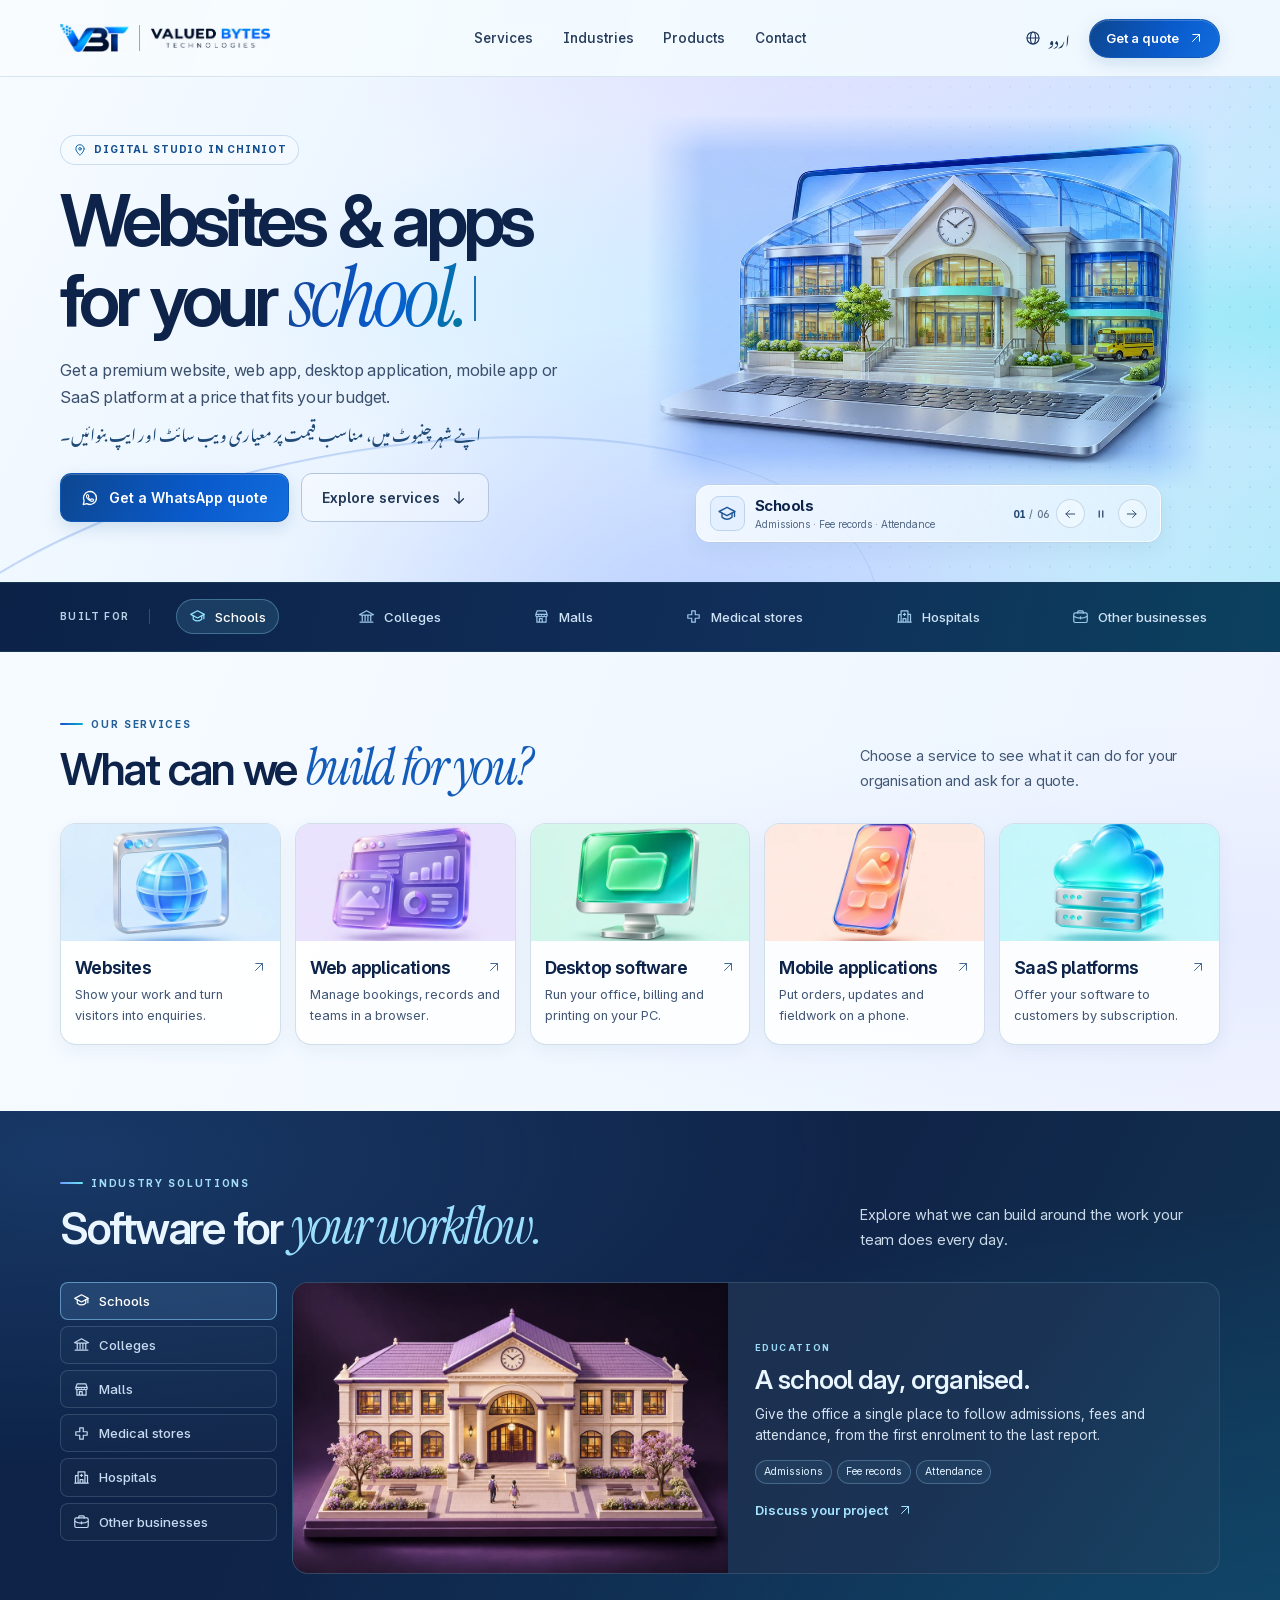
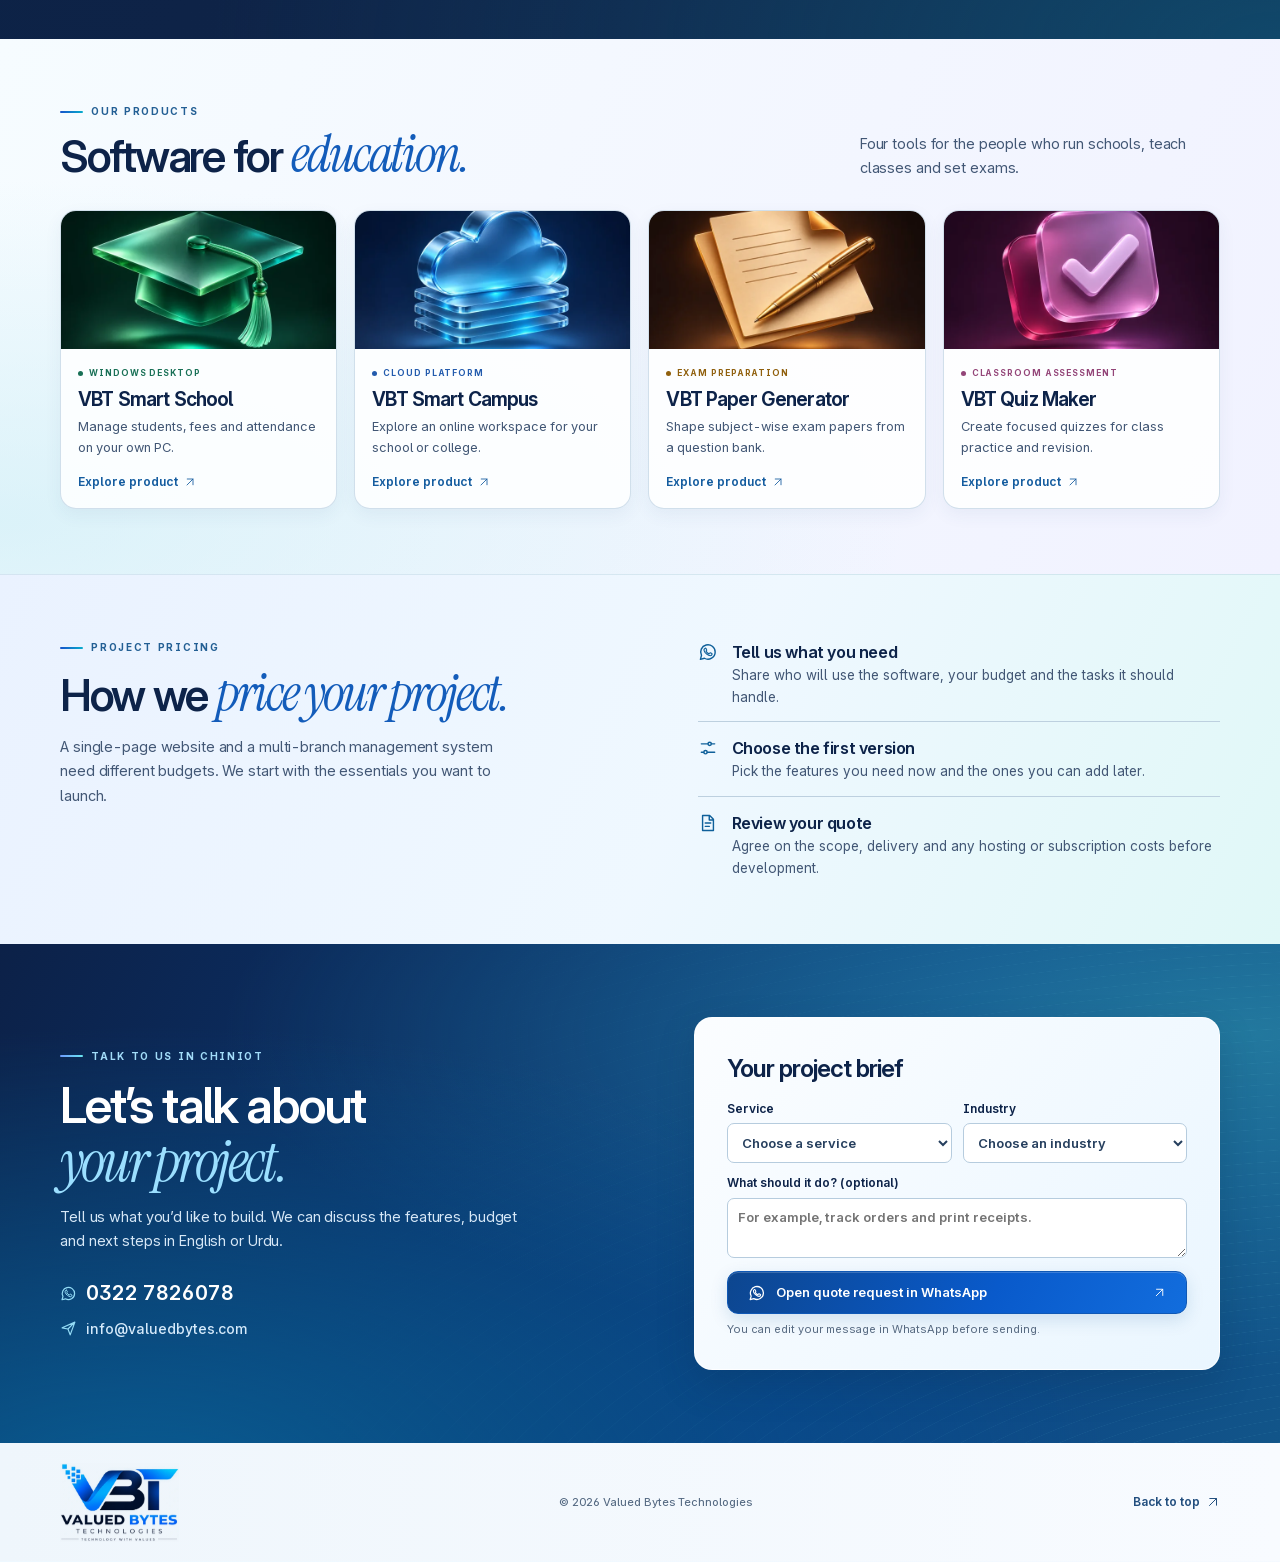
==== commit ab57da34: "Showcase Chiniot digital services with the official VBT logo and bilingual project quotes" ====
--- a/index.html
+++ b/index.html
@@ -3,93 +3,131 @@
 <head>
   <meta charset="utf-8">
   <meta name="viewport" content="width=device-width,initial-scale=1">
-  <meta name="theme-color" content="#101015">
-  <meta name="description" content="Get a custom website, desktop app, web app, SaaS platform or mobile app for your school, college, mall, medical store, hospital or business. Explore VBT education products and talk to Valued Bytes Technologies on WhatsApp.">
-  <meta property="og:title" content="Valued Bytes Technologies · Websites &amp; Custom Software">
-  <meta property="og:description" content="Websites and software for the way you work. Explore our industry showcase and VBT education products.">
+  <meta name="theme-color" content="#e9f3ff">
+  <meta name="description" content="Premium websites, web applications, desktop and mobile apps, and SaaS platforms at affordable prices in Chiniot. Custom software for schools, colleges, hospitals, malls, medical stores and businesses.">
+  <meta property="og:title" content="Valued Bytes Technologies · Digital Studio in Chiniot">
+  <meta property="og:description" content="Get a project quote for a custom website or app. Talk to your local digital studio in English or Urdu.">
   <meta property="og:type" content="website">
-  <meta property="og:image" content="https://valuedbytes.com/studio/scenes/school.webp">
-  <link rel="icon" href="studio/mark.svg" type="image/svg+xml">
+  <meta property="og:image" content="https://valuedbytes.com/studio/showcase/school.webp">
+  <link rel="icon" href="studio/brand/favicon.png" type="image/png">
   <link rel="preload" as="font" href="studio/fonts/inter-latin.woff2" type="font/woff2" crossorigin>
   <link rel="preload" as="font" href="studio/fonts/instrument-italic.woff2" type="font/woff2" crossorigin>
-  <link rel="preload" as="image" href="studio/scenes/school.webp" fetchpriority="high">
-  <link rel="stylesheet" href="studio/site.css">
-  <script defer src="studio/site.js"></script>
-  <title>Valued Bytes Technologies · Websites &amp; Custom Software</title>
+  <link rel="preload" as="image" href="studio/showcase/school.webp" fetchpriority="high">
+  <link rel="stylesheet" href="studio/site.css?v=chiniot-studio">
+  <script defer src="studio/site.js?v=chiniot-studio"></script>
+  <title>Valued Bytes Technologies · Websites &amp; Apps in Chiniot</title>
 </head>
 <body id="top">
   <a class="skip" href="#main" data-ur="مرکزی مواد پر جائیں">Skip to content</a>
   <header class="mast">
     <div class="wrap mast-inner">
-      <a href="#top" class="brand" aria-label="Valued Bytes Technologies home">
-        <svg class="brand-mark" aria-hidden="true"><use href="studio/icons.svg#brand"/></svg>
-        <span class="brand-type"><strong>Valued Bytes</strong><small>TECHNOLOGIES</small></span>
-      </a>
+      <a href="#top" class="brand" aria-label="Valued Bytes Technologies home"><img class="brand-symbol" src="studio/brand/vbt-symbol.webp" width="320" height="129" alt=""><span class="brand-divider" aria-hidden="true"></span><img class="brand-wordmark" src="studio/brand/vbt-wordmark.webp" width="490" height="81" alt=""></a>
       <nav id="main-nav" class="main-nav" aria-label="Main navigation">
         <a href="#services" data-ur="خدمات">Services</a>
+        <a href="#industries" data-ur="شعبے">Industries</a>
         <a href="#solutions" data-ur="پروڈکٹس">Products</a>
-        <a href="#industries" data-ur="شعبے">Industries</a>
         <a href="#contact" data-ur="رابطہ">Contact</a>
       </nav>
       <div class="head-actions">
-        <button type="button" id="language" class="language" aria-label="اردو میں دیکھیں" title="اردو میں دیکھیں">
-          <svg class="icon" aria-hidden="true"><use href="studio/icons.svg#globe"/></svg><span lang="ur">اردو</span>
-        </button>
-        <a class="btn btn-light nav-cta" data-wa="header" href="https://wa.me/923227826078" target="_blank" rel="noopener"><span data-ur="بات کریں">Let’s talk</span><svg class="icon" aria-hidden="true"><use href="studio/icons.svg#north"/></svg></a>
+        <button type="button" id="language" class="language" aria-label="اردو میں دیکھیں" title="اردو میں دیکھیں"><svg class="icon" aria-hidden="true"><use href="studio/icons.svg#globe"/></svg><span lang="ur">اردو</span></button>
+        <a class="btn btn-head nav-cta" data-wa="header" href="https://wa.me/923227826078" target="_blank" rel="noopener"><span data-ur="قیمت معلوم کریں">Get a quote</span><svg class="icon" aria-hidden="true"><use href="studio/icons.svg#north"/></svg></a>
         <button class="menu-button" id="menu-toggle" type="button" aria-label="Open menu" aria-expanded="false" aria-controls="main-nav"><svg class="icon" aria-hidden="true"><use href="studio/icons.svg#menu"/></svg></button>
       </div>
     </div>
   </header>
   <main id="main">
     <section class="hero" aria-labelledby="hero-heading">
+      <div class="aurora" aria-hidden="true"></div>
       <div class="wrap hero-layout">
         <div class="hero-copy">
-          <div class="eyebrow"><span class="status-dot"></span><span data-ur="ویب ڈیزائن اور سافٹ ویئر">DESIGN &amp; SOFTWARE STUDIO</span></div>
-          <h1 id="hero-heading" aria-label="Digital solutions for schools."><span class="hero-static" data-ur="ڈیجیٹل سلوشنز">Digital solutions</span>
-            <span class="type-line" aria-hidden="true"><span id="type-prefix">for </span><em id="industry-word">schools.</em><i class="typing-caret"></i></span>
+          <div class="location"><svg class="icon" aria-hidden="true"><use href="studio/icons.svg#pin"/></svg><span data-ur="آپ کے شہر چنیوٹ میں ڈیجیٹل اسٹوڈیو">Digital studio in Chiniot</span></div>
+          <h1 id="hero-heading" aria-label="Websites and apps for your school.">
+            <span class="hero-static" data-ur="ویب سائٹس اور ایپس">Websites &amp; apps</span>
+            <span class="type-line" aria-hidden="true"><span id="type-prefix">for your </span><em id="industry-word">school.</em><i class="typing-caret"></i></span>
           </h1>
-          <p class="hero-lead" data-ur="اپنی ضروریات کے مطابق ویب سائٹ، ڈیسک ٹاپ ایپ، ویب ایپ، ساس پلیٹ فارم یا موبائل ایپ بنوائیں۔">Custom websites, desktop and web applications, SaaS platforms and mobile apps for the way you work.</p>
-          <p class="hero-bilingual" lang="ur" dir="rtl">اپنے ادارے یا کاروبار کے لیے ویب سائٹ اور سافٹ ویئر بنوائیں۔</p>
+          <p class="hero-lead" data-ur="اپنے کاروبار یا ادارے کے لیے مناسب قیمت پر معیاری ویب سائٹ، ویب ایپ، ڈیسک ٹاپ سافٹ ویئر، موبائل ایپ یا ساس پلیٹ فارم بنوائیں۔">Get a premium website, web app, desktop application, mobile app or SaaS platform at a price that fits your budget.</p>
+          <p class="hero-bilingual" dir="rtl" lang="ur">اپنے شہر چنیوٹ میں، مناسب قیمت پر معیاری ویب سائٹ اور ایپ بنوائیں۔</p>
           <div class="hero-actions">
-            <a class="btn btn-primary" href="https://wa.me/923227826078" target="_blank" rel="noopener" data-wa="hero"><svg class="icon" aria-hidden="true"><use href="studio/icons.svg#whatsapp"/></svg><span data-ur="اپنا پروجیکٹ شروع کریں">Start a project</span></a>
-            <a class="btn btn-quiet" href="#solutions"><span data-ur="پروڈکٹس دیکھیں">Explore products</span><svg class="icon" aria-hidden="true"><use href="studio/icons.svg#down"/></svg></a>
+            <a class="btn btn-primary" data-wa="hero" href="https://wa.me/923227826078" target="_blank" rel="noopener"><svg class="icon" aria-hidden="true"><use href="studio/icons.svg#whatsapp"/></svg><span data-ur="واٹس ایپ پر قیمت معلوم کریں">Get a WhatsApp quote</span></a>
+            <a class="btn btn-quiet" href="#services"><span data-ur="خدمات دیکھیں">Explore services</span><svg class="icon" aria-hidden="true"><use href="studio/icons.svg#down"/></svg></a>
           </div>
         </div>
         <div class="scene-card" id="industry-stage" role="region" aria-label="Industry showcase" aria-roledescription="carousel">
           <div class="scene-picture">
-            <img id="scene-front" class="scene-image active" src="studio/scenes/school.webp" width="1080" height="720" fetchpriority="high" alt="Miniature schoolhouse with a clock above the entrance and a landscaped courtyard.">
+            <img id="scene-front" class="scene-image active" src="studio/showcase/school.webp" width="1080" height="720" fetchpriority="high" alt="A schoolhouse rising from the screen of a silver laptop.">
             <img id="scene-back" class="scene-image" width="1080" height="720" alt="" aria-hidden="true">
-            <div class="top-shade"></div>
-            <div class="scene-tools">
-              <span class="scene-tag"><svg class="icon" aria-hidden="true"><use href="studio/icons.svg#grid"/></svg><span data-ur="شعبوں کی جھلک">INDUSTRY SHOWCASE</span></span>
-              <button id="motion-toggle" type="button" class="circle-button pause" aria-label="Pause rotation" title="Pause rotation"><svg class="icon" aria-hidden="true"><use href="studio/icons.svg#pause"/></svg></button>
+          </div>
+          <div class="scene-caption">
+            <div class="caption-name"><span class="caption-icon"><svg class="icon" aria-hidden="true"><use id="scene-symbol" href="studio/icons.svg#school"/></svg></span><div><h2 id="scene-name">Schools</h2><span class="scene-group" id="scene-group">Admissions · Fee records · Attendance</span></div></div>
+            <div class="scene-controls">
+              <span class="scene-count" dir="ltr"><b id="scene-index">01</b><span>/</span>06</span>
+              <button id="scene-prev" class="circle-button" type="button" aria-label="Previous industry" title="Previous industry"><svg class="icon" aria-hidden="true"><use href="studio/icons.svg#left"/></svg></button>
+              <button id="motion-toggle" class="circle-button pause" type="button" aria-label="Pause rotation" title="Pause rotation"><svg class="icon" aria-hidden="true"><use href="studio/icons.svg#pause"/></svg></button>
+              <button id="scene-next" class="circle-button" type="button" aria-label="Next industry" title="Next industry"><svg class="icon" aria-hidden="true"><use href="studio/icons.svg#right"/></svg></button>
             </div>
           </div>
-          <div class="scene-caption">
-            <div class="caption-name"><span class="caption-icon"><svg class="icon" aria-hidden="true"><use id="scene-symbol" href="studio/icons.svg#school"/></svg></span><div><span class="scene-group" id="scene-group">EDUCATION</span><h2 id="scene-name">Schools</h2></div></div>
-            <div class="scene-controls"><span class="scene-count"><b id="scene-index">01</b><span>/</span>06</span>
-              <button type="button" class="circle-button" id="scene-prev" aria-label="Previous industry" title="Previous industry"><svg class="icon" aria-hidden="true"><use href="studio/icons.svg#left"/></svg></button>
-              <button type="button" class="circle-button" id="scene-next" aria-label="Next industry" title="Next industry"><svg class="icon" aria-hidden="true"><use href="studio/icons.svg#right"/></svg></button>
+        </div>
+      </div>
+    </section>
+    <div class="sector-rail"><div class="wrap rail-inner"><span class="rail-label" data-ur="اپنا شعبہ چنیں">Built for</span><div class="hero-sectors" role="group" aria-label="Choose your industry">  <button type="button" data-hero-pick="0" aria-pressed="true"><svg class="icon" aria-hidden="true"><use href="studio/icons.svg#school"/></svg><span data-ur="اسکول">Schools</span></button>
+  <button type="button" data-hero-pick="1" aria-pressed="false"><svg class="icon" aria-hidden="true"><use href="studio/icons.svg#college"/></svg><span data-ur="کالج">Colleges</span></button>
+  <button type="button" data-hero-pick="2" aria-pressed="false"><svg class="icon" aria-hidden="true"><use href="studio/icons.svg#mall"/></svg><span data-ur="شاپنگ مال">Malls</span></button>
+  <button type="button" data-hero-pick="3" aria-pressed="false"><svg class="icon" aria-hidden="true"><use href="studio/icons.svg#pharmacy"/></svg><span data-ur="میڈیکل اسٹور">Medical stores</span></button>
+  <button type="button" data-hero-pick="4" aria-pressed="false"><svg class="icon" aria-hidden="true"><use href="studio/icons.svg#hospital"/></svg><span data-ur="اسپتال">Hospitals</span></button>
+  <button type="button" data-hero-pick="5" aria-pressed="false"><svg class="icon" aria-hidden="true"><use href="studio/icons.svg#business"/></svg><span data-ur="دیگر کاروبار">Other businesses</span></button></div></div></div>
+    <section class="services section" id="services" aria-labelledby="services-heading"><div class="wrap">
+      <div class="eyebrow"><i aria-hidden="true"></i><span data-ur="ہماری خدمات">Our services</span></div>
+      <div class="section-heading"><h2 id="services-heading" data-ur="آپ کیا بنوانا چاہتے ہیں؟">What can we <em>build for you?</em></h2>
+        <p data-ur="اپنی ضرورت کے مطابق سروس منتخب کریں، مثالیں دیکھیں اور قیمت معلوم کریں۔">Choose a service to see what it can do for your organisation and ask for a quote.</p></div>
+      <div class="service-grid">
+        <button type="button" class="service-card" data-service="websites">
+          <span class="service-art"><img src="studio/services/websites.webp" width="475" height="317" alt="" loading="lazy"></span>
+          <span class="service-content"><span class="service-title"><strong data-ur="ویب سائٹس">Websites</strong><span class="card-arrow"><svg class="icon" aria-hidden="true"><use href="studio/icons.svg#north"/></svg></span></span><span data-ur="اپنا کام دکھائیں اور گاہکوں کو رابطے کا راستہ دیں۔" class="service-desc">Show your work and turn visitors into enquiries.</span></span>
+        </button>
+        <button type="button" class="service-card" data-service="webapps">
+          <span class="service-art"><img src="studio/services/webapps.webp" width="475" height="317" alt="" loading="lazy"></span>
+          <span class="service-content"><span class="service-title"><strong data-ur="ویب ایپس">Web applications</strong><span class="card-arrow"><svg class="icon" aria-hidden="true"><use href="studio/icons.svg#north"/></svg></span></span><span data-ur="بکنگ، ریکارڈ اور ٹیم کا کام براؤزر میں سنبھالیں۔" class="service-desc">Manage bookings, records and teams in a browser.</span></span>
+        </button>
+        <button type="button" class="service-card" data-service="desktop">
+          <span class="service-art"><img src="studio/services/desktop.webp" width="475" height="317" alt="" loading="lazy"></span>
+          <span class="service-content"><span class="service-title"><strong data-ur="ڈیسک ٹاپ سافٹ ویئر">Desktop software</strong><span class="card-arrow"><svg class="icon" aria-hidden="true"><use href="studio/icons.svg#north"/></svg></span></span><span data-ur="اپنے کمپیوٹر پر دفتر، بلنگ اور پرنٹنگ کا کام کریں۔" class="service-desc">Run your office, billing and printing on your PC.</span></span>
+        </button>
+        <button type="button" class="service-card" data-service="mobile">
+          <span class="service-art"><img src="studio/services/mobile.webp" width="475" height="317" alt="" loading="lazy"></span>
+          <span class="service-content"><span class="service-title"><strong data-ur="موبائل ایپس">Mobile applications</strong><span class="card-arrow"><svg class="icon" aria-hidden="true"><use href="studio/icons.svg#north"/></svg></span></span><span data-ur="آرڈر، تازہ معلومات اور فیلڈ کا کام فون پر لائیں۔" class="service-desc">Put orders, updates and fieldwork on a phone.</span></span>
+        </button>
+        <button type="button" class="service-card" data-service="saas">
+          <span class="service-art"><img src="studio/services/saas.webp" width="475" height="317" alt="" loading="lazy"></span>
+          <span class="service-content"><span class="service-title"><strong data-ur="ساس پلیٹ فارمز">SaaS platforms</strong><span class="card-arrow"><svg class="icon" aria-hidden="true"><use href="studio/icons.svg#north"/></svg></span></span><span data-ur="اپنا سافٹ ویئر گاہکوں کو سبسکرپشن پر فراہم کریں۔" class="service-desc">Offer your software to customers by subscription.</span></span>
+        </button>
+      </div>
+    </div></section>
+    <section class="industry-section section" id="industries" aria-labelledby="industries-heading">
+      <div class="wrap">
+        <div class="eyebrow"><i aria-hidden="true"></i><span data-ur="شعبوں کے لیے سافٹ ویئر">Industry solutions</span></div>
+        <div class="section-heading"><h2 id="industries-heading" data-ur="آپ کے کام کے مطابق سافٹ ویئر">Software for <em>your workflow.</em></h2><p data-ur="اپنا شعبہ منتخب کریں اور دیکھیں کہ روزمرہ کام کے لیے کیا بن سکتا ہے۔">Explore what we can build around the work your team does every day.</p></div>
+        <div class="industry-board">
+          <div class="industry-tabs" role="group" aria-label="Choose your industry">  <button type="button" data-industry="0" aria-pressed="true"><svg class="icon" aria-hidden="true"><use href="studio/icons.svg#school"/></svg><span data-ur="اسکول">Schools</span></button>
+  <button type="button" data-industry="1" aria-pressed="false"><svg class="icon" aria-hidden="true"><use href="studio/icons.svg#college"/></svg><span data-ur="کالج">Colleges</span></button>
+  <button type="button" data-industry="2" aria-pressed="false"><svg class="icon" aria-hidden="true"><use href="studio/icons.svg#mall"/></svg><span data-ur="شاپنگ مال">Malls</span></button>
+  <button type="button" data-industry="3" aria-pressed="false"><svg class="icon" aria-hidden="true"><use href="studio/icons.svg#pharmacy"/></svg><span data-ur="میڈیکل اسٹور">Medical stores</span></button>
+  <button type="button" data-industry="4" aria-pressed="false"><svg class="icon" aria-hidden="true"><use href="studio/icons.svg#hospital"/></svg><span data-ur="اسپتال">Hospitals</span></button>
+  <button type="button" data-industry="5" aria-pressed="false"><svg class="icon" aria-hidden="true"><use href="studio/icons.svg#business"/></svg><span data-ur="دیگر کاروبار">Other businesses</span></button></div>
+          <div class="industry-detail">
+            <div class="industry-figure"><img id="detail-image" src="studio/scenes/school.webp" width="1080" height="720" alt="" loading="lazy"></div>
+            <div class="industry-brief"><span class="brief-group" id="detail-group">Education</span><h3 id="detail-title">A school day, organised.</h3>
+              <p id="detail-copy">Give the office a single place to follow admissions, fees and attendance, from the first enrolment to the last report.</p>
+              <ul class="tags" id="detail-tags"><li>Admissions</li><li>Fee records</li><li>Attendance</li></ul>
+              <a class="inline-link" id="industry-inquiry" href="https://wa.me/923227826078" target="_blank" rel="noopener"><span data-ur="اپنے پروجیکٹ پر بات کریں">Discuss your project</span><svg class="icon" aria-hidden="true"><use href="studio/icons.svg#north"/></svg></a>
             </div>
           </div>
-          <div class="slide-positions" aria-hidden="true"><i class="active"></i><i></i><i></i><i></i><i></i><i></i></div>
-        </div>
-      </div>
-    </section>
-    <section id="services" class="capabilities" aria-label="Explore our services">
-      <div class="wrap cap-row">
-        <span class="cap-label" data-ur="ہماری خدمات">WHAT WE BUILD</span>
-        <button type="button" data-service="websites"><svg class="icon" aria-hidden="true"><use href="studio/icons.svg#browser"/></svg><span data-ur="ویب سائٹس">Websites</span></button>
-        <button type="button" data-service="desktop"><svg class="icon" aria-hidden="true"><use href="studio/icons.svg#desktop"/></svg><span data-ur="ڈیسک ٹاپ ایپس">Desktop apps</span></button>
-        <button type="button" data-service="webapps"><svg class="icon" aria-hidden="true"><use href="studio/icons.svg#code"/></svg><span data-ur="ویب ایپس">Web apps</span></button>
-        <button type="button" data-service="saas"><svg class="icon" aria-hidden="true"><use href="studio/icons.svg#layers"/></svg><span data-ur="ساس پلیٹ فارمز">SaaS platforms</span></button>
-        <button type="button" data-service="mobile"><svg class="icon" aria-hidden="true"><use href="studio/icons.svg#phone"/></svg><span data-ur="موبائل ایپس">Mobile apps</span></button>
+        </div>
       </div>
     </section>
     <section class="products section" id="solutions" aria-labelledby="products-heading">
       <div class="wrap">
         <div class="eyebrow"><span class="little-rule"></span><span data-ur="ہماری پروڈکٹس">OUR PRODUCTS</span></div>
-        <div class="section-heading"><h2 id="products-heading" data-ur="تعلیم کے لیے ہمارے سافٹ ویئر">The VBT product suite<span class="title-dot">.</span></h2><p data-ur="اسکول کے انتظام، تدریس اور امتحانات کی تیاری کے لیے چار سافٹ ویئر۔">Four tools for the people who run schools, teach classes and set exams.</p></div>
+        <div class="section-heading"><h2 id="products-heading" data-ur="تعلیم کے لیے سافٹ ویئر">Software for <em>education.</em></h2><p data-ur="اسکول کے انتظام، تدریس اور امتحانات کی تیاری کے لیے چار سافٹ ویئر۔">Four tools for the people who run schools, teach classes and set exams.</p></div>
         <div class="product-grid">
           <button type="button" class="product-card" data-product="smart-school">
             <span class="product-art green"><img src="studio/products/smart-school.webp" width="666" height="444" alt="" loading="lazy"></span>
@@ -110,53 +148,51 @@
         </div>
       </div>
     </section>
-    <section class="industry-section section" id="industries" aria-labelledby="industries-heading">
-      <div class="wrap">
-        <div class="eyebrow"><span class="little-rule"></span><span data-ur="آپ کا شعبہ">YOUR INDUSTRY</span></div>
-        <div class="section-heading"><h2 id="industries-heading" data-ur="آپ کے کام کے مطابق">Built around your work<span class="title-dot">.</span></h2><p data-ur="اپنا شعبہ منتخب کریں اور دیکھیں کہ آپ کی ایپ میں کیا شامل ہو سکتا ہے۔">Choose your industry to see what a custom project could include.</p></div>
-        <div class="industry-tabs" aria-label="Choose your industry">
-          <button type="button" data-industry="0" aria-pressed="true"><svg class="icon" aria-hidden="true"><use href="studio/icons.svg#school"/></svg><span data-ur="اسکول">Schools</span></button>
-          <button type="button" data-industry="1" aria-pressed="false"><svg class="icon" aria-hidden="true"><use href="studio/icons.svg#college"/></svg><span data-ur="کالج">Colleges</span></button>
-          <button type="button" data-industry="2" aria-pressed="false"><svg class="icon" aria-hidden="true"><use href="studio/icons.svg#mall"/></svg><span data-ur="شاپنگ مال">Malls</span></button>
-          <button type="button" data-industry="3" aria-pressed="false"><svg class="icon" aria-hidden="true"><use href="studio/icons.svg#pharmacy"/></svg><span data-ur="میڈیکل اسٹور">Medical stores</span></button>
-          <button type="button" data-industry="4" aria-pressed="false"><svg class="icon" aria-hidden="true"><use href="studio/icons.svg#hospital"/></svg><span data-ur="اسپتال">Hospitals</span></button>
-          <button type="button" data-industry="5" aria-pressed="false"><svg class="icon" aria-hidden="true"><use href="studio/icons.svg#business"/></svg><span data-ur="دیگر کاروبار">Other businesses</span></button>
-        </div>
-        <div class="industry-detail">
-          <div class="industry-figure"><img id="detail-image" src="studio/scenes/school.webp" alt="" width="1080" height="720" loading="lazy"></div>
-          <div class="industry-brief">
-            <span class="brief-group" id="detail-group">EDUCATION</span><h3 id="detail-title">A school day, organised.</h3>
-            <p id="detail-copy">Give the office a single place to follow admissions, fees and attendance, from the first enrolment to the last report.</p>
-            <ul class="tags" id="detail-tags"><li>Admissions</li><li>Fee records</li><li>Attendance</li></ul>
-            <a class="inline-link" id="industry-inquiry" href="https://wa.me/923227826078" target="_blank" rel="noopener"><span data-ur="اپنے پروجیکٹ پر بات کریں">Discuss your project</span><svg class="icon" aria-hidden="true"><use href="studio/icons.svg#north"/></svg></a>
-          </div>
-        </div>
-      </div>
-    </section>
+
     <section class="process-section section" id="approach" aria-labelledby="approach-heading">
       <div class="wrap process-wrap">
-        <div class="process-intro" id="about"><div class="eyebrow"><span class="little-rule"></span><span data-ur="ہمارا طریقۂ کار">OUR APPROACH</span></div><h2 id="approach-heading" data-ur="خیال سے عملی استعمال تک">From idea to launch<span class="title-dot">.</span></h2><p data-ur="کسی ایک روزمرہ کام سے آغاز کریں جسے آپ اپنی ٹیم یا گاہکوں کے لیے آسان بنانا چاہتے ہیں۔">Start with one task you want to make easier for your team or your customers.</p></div>
+        <div class="process-intro" id="about"><div class="eyebrow"><i aria-hidden="true"></i><span data-ur="پروجیکٹ کی قیمت">Project pricing</span></div><h2 id="approach-heading" data-ur="قیمت کیسے طے ہوتی ہے؟">How we <em>price your project.</em></h2>
+          <p data-ur="ایک صفحے کی ویب سائٹ اور کئی برانچوں کے انتظامی نظام کی لاگت الگ ہوتی ہے۔ ہم آپ کی بنیادی ضروریات سے آغاز کرتے ہیں۔">A single-page website and a multi-branch management system need different budgets. We start with the essentials you want to launch.</p>
+        </div>
         <div class="steps">
-          <div class="step"><svg class="icon" aria-hidden="true"><use href="studio/icons.svg#whatsapp"/></svg><div><h3 data-ur="اپنا کام بتائیں">Talk through your workflow</h3><p data-ur="ہم دیکھتے ہیں کہ یہ کام کون کرتا ہے اور آج کس طرح مکمل ہوتا ہے۔">We learn who does the work and how they do it today.</p></div></div>
-          <div class="step"><svg class="icon" aria-hidden="true"><use href="studio/icons.svg#sliders"/></svg><div><h3 data-ur="ڈیزائن کا جائزہ لیں">Review the design</h3><p data-ur="کام شروع ہونے سے پہلے اہم اسکرینیں دیکھیں اور ضروری فیچرز طے کریں۔">See the key screens and agree on the features before development.</p></div></div>
-          <div class="step"><svg class="icon" aria-hidden="true"><use href="studio/icons.svg#send"/></svg><div><h3 data-ur="آزمائیں اور استعمال کریں">Test it and launch</h3><p data-ur="اپنی ٹیم کے ساتھ مکمل کام آزما کر اسے استعمال کے لیے تیار کریں۔">Try the full workflow with your team, refine it and put it to work.</p></div></div>
-        </div>
-      </div>
-    </section>
-    <section id="contact" class="contact-section" aria-labelledby="contact-heading">
-      <div class="wrap contact-panel">
-        <div class="contact-copy"><div class="eyebrow"><span class="status-dot"></span><span data-ur="ہم سے رابطہ کریں">GET IN TOUCH</span></div><h2 id="contact-heading" data-ur="آپ کیا بنوانا چاہتے ہیں؟">What would you <em>like to build?</em></h2>
-          <p data-ur="اپنے ادارے یا کاروبار کے بارے میں ہمیں واٹس ایپ پر بتائیں۔ آپ اردو یا انگریزی، دونوں زبانوں میں بات کر سکتے ہیں۔">Tell us a little about your organisation and the idea you have in mind. Write to us in English or Urdu.</p>
-          <a class="btn btn-primary" href="https://wa.me/923227826078" target="_blank" rel="noopener" data-wa="contact"><svg class="icon" aria-hidden="true"><use href="studio/icons.svg#whatsapp"/></svg><span data-ur="واٹس ایپ پر بات کریں">Chat on WhatsApp</span></a>
-        </div>
-        <div class="contact-details"><div><span class="overline" data-ur="واٹس ایپ نمبر">WHATSAPP</span><a class="number" dir="ltr" href="https://wa.me/923227826078" target="_blank" rel="noopener">0322 7826078</a></div>
-          <div><span class="overline" data-ur="ای میل">EMAIL</span><a dir="ltr" href="mailto:info@valuedbytes.com">info@valuedbytes.com</a></div>
-        </div>
-      </div>
-    </section>
+          <div class="step"><svg class="icon" aria-hidden="true"><use href="studio/icons.svg#whatsapp"/></svg><div><h3 data-ur="اپنی ضرورت بتائیں">Tell us what you need</h3><p data-ur="بتائیں سافٹ ویئر کون استعمال کرے گا، آپ کا بجٹ کیا ہے اور کون سے کام درکار ہیں۔">Share who will use the software, your budget and the tasks it should handle.</p></div></div>
+          <div class="step"><svg class="icon" aria-hidden="true"><use href="studio/icons.svg#sliders"/></svg><div><h3 data-ur="پہلے ورژن کے فیچرز چنیں">Choose the first version</h3><p data-ur="آج کی ضروری سہولیات چنیں اور طے کریں کہ کیا کچھ بعد میں شامل کیا جا سکتا ہے۔">Pick the features you need now and the ones you can add later.</p></div></div>
+          <div class="step"><svg class="icon" aria-hidden="true"><use href="studio/icons.svg#paper"/></svg><div><h3 data-ur="قیمت کی تفصیل دیکھیں">Review your quote</h3><p data-ur="کام شروع ہونے سے پہلے فیچرز، وقت، ہوسٹنگ اور سبسکرپشن کی ممکنہ لاگت طے کریں۔">Agree on the scope, delivery and any hosting or subscription costs before development.</p></div></div>
+        </div>
+      </div>
+    </section>
+    <section id="contact" class="contact-section" aria-labelledby="contact-heading"><div class="wrap contact-panel">
+        <div class="contact-copy"><div class="eyebrow"><i aria-hidden="true"></i><span data-ur="چنیوٹ میں ہم سے رابطہ کریں">Talk to us in Chiniot</span></div><h2 id="contact-heading" data-ur="اپنے پروجیکٹ کی قیمت معلوم کریں">Let’s talk about <em>your project.</em></h2>
+          <p data-ur="ہمیں بتائیں آپ کیا بنوانا چاہتے ہیں۔ فیچرز، بجٹ اور اگلے مرحلے پر اردو یا انگریزی میں بات کریں۔">Tell us what you’d like to build. We can discuss the features, budget and next steps in English or Urdu.</p>
+          <div class="contact-details"><div><svg class="icon" aria-hidden="true"><use href="studio/icons.svg#whatsapp"/></svg><a class="number" dir="ltr" href="https://wa.me/923227826078" target="_blank" rel="noopener">0322 7826078</a></div><div><svg class="icon" aria-hidden="true"><use href="studio/icons.svg#send"/></svg><a dir="ltr" href="mailto:info@valuedbytes.com">info@valuedbytes.com</a></div></div>
+        </div>
+        <div class="quote-card" role="group" aria-labelledby="brief-heading">
+          <h3 id="brief-heading" data-ur="پروجیکٹ کی تفصیل">Your project brief</h3>
+          <div class="quote-fields"><label for="brief-service"><span data-ur="سروس">Service</span><select id="brief-service">
+              <option data-ur="سروس منتخب کریں" value="">Choose a service</option>
+              <option data-ur="ویب سائٹس" value="websites">Websites</option>
+              <option data-ur="ویب ایپس" value="webapps">Web applications</option>
+              <option data-ur="ڈیسک ٹاپ سافٹ ویئر" value="desktop">Desktop software</option>
+              <option data-ur="موبائل ایپس" value="mobile">Mobile applications</option>
+              <option data-ur="ساس پلیٹ فارمز" value="saas">SaaS platforms</option>
+            </select></label><label for="brief-industry"><span data-ur="شعبہ">Industry</span><select id="brief-industry"><option data-ur="شعبہ منتخب کریں" value="">Choose an industry</option>
+              <option data-ur="اسکول" value="school">Schools</option>
+              <option data-ur="کالج" value="college">Colleges</option>
+              <option data-ur="شاپنگ مال" value="mall">Malls</option>
+              <option data-ur="میڈیکل اسٹور" value="pharmacy">Medical stores</option>
+              <option data-ur="اسپتال" value="hospital">Hospitals</option>
+              <option data-ur="دیگر کاروبار" value="business">Other businesses</option>
+            </select></label></div>
+          <label for="brief-note" class="note-label"><span data-ur="کون سا کام کرنا ہے؟ (اختیاری)">What should it do? (optional)</span><textarea id="brief-note" rows="2" maxlength="500" placeholder="For example, track orders and print receipts."></textarea></label>
+          <a class="btn btn-primary quote-button" href="https://wa.me/923227826078" target="_blank" rel="noopener" data-wa="contact"><svg class="icon" aria-hidden="true"><use href="studio/icons.svg#whatsapp"/></svg><span data-ur="واٹس ایپ پر درخواست کھولیں">Open quote request in WhatsApp</span><svg class="icon" aria-hidden="true"><use href="studio/icons.svg#north"/></svg></a>
+          <small data-ur="پیغام بھیجنے سے پہلے آپ اسے واٹس ایپ میں تبدیل کر سکتے ہیں۔">You can edit your message in WhatsApp before sending.</small>
+        </div>
+    </div></section>
   </main>
-  <footer><div class="wrap footer-row"><a href="#top" class="brand" aria-label="Valued Bytes home"><svg class="brand-mark" aria-hidden="true"><use href="studio/icons.svg#brand"/></svg><span class="brand-type"><strong>Valued Bytes</strong><small>TECHNOLOGIES</small></span></a>
-    <span class="copyright" dir="ltr">© <span id="year">2026</span> Valued Bytes Technologies</span><a class="back-top" href="#top"><span data-ur="اوپر جائیں">Back to top</span><svg class="icon" aria-hidden="true"><use href="studio/icons.svg#north"/></svg></a></div></footer>
+  <footer><div class="wrap footer-row"><a href="#top" class="footer-logo" aria-label="Valued Bytes Technologies home"><img src="studio/brand/vbt-identity.webp" width="700" height="462" alt="Valued Bytes Technologies · Technology with Values" loading="lazy"></a>
+    <span class="copyright" dir="ltr">© <span id="year">2026</span> Valued Bytes Technologies</span>
+    <a class="back-top" href="#top"><span data-ur="اوپر جائیں">Back to top</span><svg class="icon" aria-hidden="true"><use href="studio/icons.svg#north"/></svg></a>
+  </div></footer>
   <dialog id="details-dialog" aria-labelledby="dialog-heading">
     <div class="dialog-shell"><button type="button" class="circle-button dialog-close" id="dialog-close" aria-label="Close" title="Close"><svg class="icon" aria-hidden="true"><use href="studio/icons.svg#close"/></svg></button>
     <div id="dialog-art" class="dialog-art" hidden><img width="666" height="444" alt=""></div>
--- a/studio/site.css
+++ b/studio/site.css
@@ -1,214 +1,391 @@
-@font-face{font-family:Inter;src:url(fonts/inter-latin.woff2) format("woff2");font-weight:100 900;font-style:normal;font-display:swap}
-@font-face{font-family:"Instrument Serif";src:url(fonts/instrument-italic.woff2) format("woff2");font-weight:400;font-style:italic;font-display:swap}
-@font-face{font-family:"VBT Urdu";src:url(fonts/nastaliq-urdu.woff2) format("woff2");font-style:normal;font-weight:400;font-display:swap}
-:root{
-  color-scheme:dark;--base:#101015;--surface:#18171f;--border:#34323e;--faint:#282631;--text:#f5f3fa;
-  --muted:#b3afc1;--quiet:#a39eaf;--lilac:#c3a9ff;--purple:#b99af5;
-  --sans:Inter,Arial,sans-serif;--serif:"Instrument Serif",Georgia,serif;
-  --urdu:"VBT Urdu","Noto Nastaliq Urdu","Noto Naskh Arabic",serif;
-}
-*{box-sizing:border-box}
-html{scroll-behavior:smooth;scroll-padding-block-start:96px}
-body{margin:0;background:var(--base);color:var(--text);font:400 16px/1.55 var(--sans);-webkit-font-smoothing:antialiased}
-body.has-dialog{overflow:hidden}
-h1,h2,h3,p{margin:0}
-a{color:inherit;text-decoration:none}
-button{color:inherit;cursor:pointer;font:inherit;background:none;border:0;padding:0}
-a,button{-webkit-tap-highlight-color:transparent}
-button:focus-visible,a:focus-visible,dialog:focus-visible{outline:2px solid #dbc6ff;outline-offset:4px}
-::selection{background:#c6a7ff;color:#16101e}
-[hidden]{display:none!important}
-.skip,.sr-only{position:absolute;height:1px;width:1px;overflow:hidden;clip-path:inset(50%);white-space:nowrap}
-.skip:focus{position:fixed;inset-block-start:12px;inset-inline-start:14px;z-index:20;width:auto;height:auto;clip-path:none;padding:10px 18px;background:var(--lilac);color:#151020;border-radius:5px}
-.wrap{width:min(1240px,calc(100% - clamp(48px,9.6vw,150px)));margin-inline:auto}
-.icon{width:20px;height:20px;display:block;flex:none;fill:none;stroke:currentColor;stroke-width:1.65;stroke-linecap:round;stroke-linejoin:round}
-.brand{display:inline-flex;align-items:center;gap:10px;direction:ltr;text-align:left;flex:none;line-height:1;font-family:var(--sans)}
-.brand-mark{width:40px;height:41px;flex:none;color:var(--lilac)}
-.brand-type{display:grid;gap:5px}
-.brand-type strong{font-size:22px;line-height:1;letter-spacing:-1.25px;font-weight:690;color:#f8f6fb}
-.brand-type small{font-size:8.4px;font-weight:570;letter-spacing:3.1px;color:#bfb9cd;line-height:1}
-.mast{z-index:8;position:sticky;top:0;background:rgba(16,16,21,.94);border-bottom:1px solid #2c2934;backdrop-filter:blur(16px)}
-.mast-inner{display:grid;grid-template-columns:1fr auto 1fr;align-items:center;min-height:78px;column-gap:24px}
-.main-nav{display:flex;align-items:center;gap:31px}
-.main-nav a{font-size:13px;color:#c5c1ce;font-weight:500;line-height:1.5;transition:color .18s}
-.main-nav a:hover,.back-top:hover,.inline-link:hover{color:#e6d8ff}
-.head-actions{display:flex;align-items:center;gap:20px;justify-self:end}
-.language{display:inline-flex;align-items:center;gap:8px;font-size:13px;color:#d8d2e2;min-height:38px}
-.language .icon{width:16px;height:16px}.language span[lang="ur"]{font:400 15px/2 var(--urdu);min-width:24px}
-.btn{display:inline-flex;align-items:center;justify-content:center;gap:10px;border-radius:8px;min-height:48px;padding:11px 20px;font-size:14px;font-weight:600;line-height:1.35;white-space:nowrap;border:1px solid transparent;transition:background .18s,border-color .18s,transform .18s}
-.btn:hover{transform:translateY(-2px)}.btn .icon{width:18px;height:18px}
-.btn-primary,.btn-light{background:#c3a9fb;color:#1b102e}
-.btn-primary:hover,.btn-light:hover{background:#d5bdff}
-.btn-light{min-height:38px;border-radius:7px;padding:8px 15px;font-size:13px;gap:10px}
-.btn-light .icon{width:15px;height:15px}
-.btn-quiet{background:rgba(255,255,255,.018);border-color:#41404b;color:#eeeaf5}
-.btn-quiet:hover{border-color:#80758e;background:#24212d}
-.menu-button{display:none;width:40px;height:40px;border-radius:7px;border:1px solid var(--border);align-items:center;justify-content:center}
-.hero{position:relative;isolation:isolate;overflow:clip;background:radial-gradient(ellipse at 85% 44%,rgba(103,60,129,.12),transparent 53%),linear-gradient(118deg,#111116 15%,#121117 66%,#19141f)}
-.hero:before{position:absolute;content:"";inset:0;z-index:-1;pointer-events:none;background-image:linear-gradient(90deg,rgba(158,143,188,.055) 1px,transparent 1px),linear-gradient(rgba(158,143,188,.055) 1px,transparent 1px);background-size:62px 62px;mask-image:linear-gradient(95deg,transparent 17%,rgba(0,0,0,.15) 34%,#000 92%)}
-.hero-layout{display:grid;grid-template-columns:1.04fr 1fr;align-items:center;gap:clamp(36px,4.55vw,78px);padding-block:clamp(47px,4.65vw,76px) clamp(44px,4.15vw,70px);direction:ltr}
-.hero-copy{min-width:0}
-.eyebrow,.cap-label,.scene-tag,.scene-group,.p-category,.brief-group,.overline{font-size:10px;letter-spacing:1.65px;font-weight:650;line-height:1.5}
-.eyebrow{display:flex;align-items:center;gap:10px;color:var(--lilac)}
-.status-dot{width:7px;height:7px;border-radius:50%;background:#9ee4ac;box-shadow:0 0 0 4px #88dbaa12,0 0 12px #8adba02e;flex:none}
-.little-rule{width:24px;height:1.5px;background:var(--purple);display:inline-block;flex:none}
-.hero h1{font-size:clamp(49px,5.7vw,86px);font-weight:575;line-height:1.06;letter-spacing:-.074em;margin:21px 0 20px}
-.hero-static{display:block;white-space:nowrap}
-.type-line{display:flex;align-items:baseline;min-width:0;min-height:1.11em;font-family:var(--serif);font-style:italic;font-weight:400;font-size:1.13em;line-height:1.04;letter-spacing:-.042em;color:var(--lilac);white-space:nowrap}
-#type-prefix{white-space:pre;margin-inline-end:.035em}
-.type-line em{font:inherit;color:inherit}.typing-caret{display:inline-block;flex:none;width:2px;height:.67em;background:var(--lilac);margin-inline-start:6px;align-self:center;animation:blink 1.12s step-end infinite}
-@keyframes blink{50%{opacity:0}}
-.hero-lead{max-width:520px;font-size:clamp(15px,1.16vw,17px);line-height:1.65;color:#c6c2cf;letter-spacing:-.012em}
-.hero-bilingual{margin-top:8px;color:#b5a5cd;font:400 16.5px/2.05 var(--urdu);text-align:left}
-.hero-actions{display:flex;gap:12px;align-items:center;flex-wrap:wrap;margin-top:26px}
-.scene-card{border:1px solid #4a3c55;border-radius:17px;overflow:hidden;min-width:0;background:#201b28;box-shadow:0 22px 65px #0004,0 0 45px #a16aca08;position:relative}
-.scene-picture{position:relative;aspect-ratio:1.7;background:#211729;overflow:hidden}
-.scene-image{position:absolute;width:100%;height:100%;inset:0;object-fit:cover;object-position:center 54%;visibility:hidden;opacity:0;transition:opacity .52s ease,visibility .52s ease}
-.scene-image.active{opacity:1;visibility:visible}
-.top-shade{position:absolute;inset:0;pointer-events:none;background:linear-gradient(#160d20a6,transparent 30%,transparent 88%,#170e1b3b)}
-.scene-tools{position:absolute;left:16px;right:14px;top:13px;display:flex;align-items:center;justify-content:space-between}
-.scene-tag{display:inline-flex;gap:7px;align-items:center;min-height:27px;background:#181321c9;border:1px solid #78638266;border-radius:5px;padding:3px 9px;font-size:9px;letter-spacing:1.32px;color:#e3d5ee}
-.scene-tag .icon{width:12px;height:12px;stroke-width:1.55}
-.circle-button{display:inline-flex;align-items:center;justify-content:center;flex:none;width:34px;height:34px;border-radius:50%;background:#ffffff03;border:1px solid #5b4d64;color:#e8e0ef;transition:background .16s,border-color .16s}
-.circle-button:hover{background:#54435c;border-color:#897397}.circle-button .icon{width:15px;height:15px}
-.pause{width:30px;height:30px;background:#1b1521a8;border-color:#79638366}
-.pause .icon{width:14px;height:14px}
-.scene-caption{display:flex;justify-content:space-between;gap:10px;align-items:center;background:linear-gradient(100deg,#25202d,#1e1925);padding:14px 17px 13px;border-top:1px solid #493d514f;min-height:69px}
-.caption-name{display:flex;gap:11px;align-items:center;min-width:0}
-.caption-icon{width:38px;height:38px;border-radius:8px;background:#b196d917;border:1px solid #8e76ab3a;color:#d4b6ff;display:grid;place-items:center;flex:none}
-.caption-icon .icon{width:21px;height:21px}
-.scene-group{display:block;font-size:8px;letter-spacing:1.6px;color:#b5a7bc;line-height:1.6}
-.scene-caption h2{font-size:20px;font-weight:550;letter-spacing:-.05em;line-height:1.22}
-.scene-controls{display:flex;align-items:center;gap:7px;direction:ltr;flex:none}
-.scene-count{display:inline-flex;gap:5px;margin-right:5px;font:500 10px/1.4 var(--sans);font-variant-numeric:tabular-nums;letter-spacing:1px;color:#a79aaf}
-.scene-count b{font-weight:650;color:#e7dee9}.scene-count span{color:#766a80}
-.slide-positions{display:flex;gap:3px;height:2px;background:#201b27}.slide-positions i{height:100%;flex:1;background:#55455f55}.slide-positions i.active{background:#c6a0fb}
-.capabilities{border-block:1px solid var(--faint);background:#141318}
-.cap-row{display:flex;justify-content:space-between;align-items:center;gap:12px;min-height:73px}
-.cap-label{font-size:9px;letter-spacing:1.65px;color:#ada6ba;white-space:nowrap}
-.cap-row button{display:flex;gap:10px;align-items:center;justify-content:center;min-height:42px;white-space:nowrap;color:#d5d1de;font-weight:490;font-size:13px;transition:color .17s}
-.cap-row button:hover{color:var(--lilac)}.cap-row .icon{width:19px;height:19px;color:#b39cd3;stroke-width:1.5}
-.section{padding-block:72px}
-.section-heading{display:flex;justify-content:space-between;gap:44px;align-items:flex-end;margin-block:10px 30px}
-.section h2,.contact-copy h2{font-size:clamp(34px,3.35vw,51px);line-height:1.12;letter-spacing:-.065em;font-weight:550}
-.title-dot{color:var(--lilac)}
-.section-heading>p,.process-intro>p,.contact-copy>p{font-size:14px;line-height:1.65;color:var(--muted);max-width:364px;letter-spacing:-.01em}
-.product-grid{display:grid;grid-template-columns:repeat(4,minmax(0,1fr));gap:17px}
-.product-card{min-width:0;border:1px solid #33303d;background:#19171f;border-radius:13px;overflow:hidden;text-align:start;display:flex;flex-direction:column;transition:transform .2s,border-color .2s,box-shadow .2s;position:relative}
-.product-card:hover{transform:translateY(-4px);border-color:#75658b;box-shadow:0 14px 32px #07060a66}
-.product-art{aspect-ratio:1.93;display:block;width:100%;overflow:hidden;border-bottom:1px solid #ffffff0b}
-.product-art img{width:100%;height:100%;display:block;object-fit:cover;transition:transform .35s ease}
-.product-card:hover img{transform:scale(1.035)}
-.green{background:#102b26}.blue{background:#10243a}.gold{background:#35241b}.pink{background:#361d32}
-.p-body{display:flex;flex:1;flex-direction:column;padding:18px 18px 16px;width:100%}
-.p-category{display:flex;align-items:center;gap:7px;font-size:8.5px;letter-spacing:1.3px}.p-category i{height:5px;width:5px;background:currentColor;border-radius:50%;flex:none}
-.green-ink{color:#9cdbbf}.blue-ink{color:#a6caff}.gold-ink{color:#e8ba7f}.pink-ink{color:#e3b0da}
-.p-body>strong{align-self:start;display:block;color:#f5f2fa;font-weight:565;letter-spacing:-.047em;font-size:clamp(17px,1.55vw,23px);line-height:1.3;margin:9px 0 7px}
-.card-copy{color:var(--muted);font-size:13px;line-height:1.55}
-.card-link{display:flex;gap:6px;align-items:center;color:#d0b6f9;font-size:12px;font-weight:550;padding-top:18px;margin-top:auto}.card-link .icon{width:13px;height:13px}
-.industry-section{background:#151419;border-block:1px solid var(--faint)}
-.industry-tabs{display:flex;flex-wrap:wrap;gap:8px;margin-bottom:18px}
-.industry-tabs button{display:inline-flex;gap:8px;align-items:center;justify-content:center;border:1px solid #37343f;border-radius:7px;padding:9px 13px;color:#bcb7c8;font-size:13px;font-weight:485;min-height:41px}
-.industry-tabs button:hover{border-color:#756785}.industry-tabs button[aria-pressed="true"]{border-color:#846ca4;color:#e0c9ff;background:#302639}
-.industry-tabs .icon{width:17px;height:17px}
-.industry-detail{display:grid;grid-template-columns:minmax(0,.9fr) minmax(0,1.1fr);border:1px solid #3a3441;background:#1c1921;border-radius:14px;overflow:hidden}
-.industry-figure{background:#1e1526;overflow:hidden;min-height:205px}
-.industry-figure img{display:block;width:100%;height:100%;max-height:330px;object-fit:cover;object-position:center 54%}
-.industry-brief{padding:clamp(25px,3vw,44px);align-self:center}
-.brief-group,.overline{display:block;color:#bca6d3;font-size:9px}
-.industry-brief h3{font-size:clamp(25px,2.35vw,37px);line-height:1.16;font-weight:550;letter-spacing:-.05em;margin:10px 0}
-.industry-brief p{font-size:14px;color:var(--muted);line-height:1.65;max-width:530px}
-.tags{list-style:none;display:flex;flex-wrap:wrap;gap:6px;margin:16px 0;padding:0}
-.tags li{font-size:11px;line-height:1.5;padding:4px 8px;color:#d1c6dd;background:#292330;border:1px solid #483c51;border-radius:5px}
-.inline-link,.back-top{display:inline-flex;gap:7px;align-items:center;font-size:13px;font-weight:550;color:var(--lilac)}
-.inline-link .icon,.back-top .icon{width:15px;height:15px}
-.process-wrap{display:grid;grid-template-columns:1fr 1fr;gap:clamp(50px,8vw,130px);align-items:start}
-.process-intro h2{margin:14px 0 16px}
-.steps{display:grid;gap:12px}.step{display:flex;gap:16px;padding:0 0 14px;border-bottom:1px solid #312c38}.step:last-child{border:0;padding-bottom:0}
-.step>.icon{width:20px;height:20px;margin-top:3px;color:var(--lilac)}
-.step h3{font-size:16px;font-weight:550;letter-spacing:-.025em;margin-bottom:3px}.step p{font-size:13px;color:var(--muted)}
-.contact-section{padding:2px 0 62px}
-.contact-panel{display:grid;grid-template-columns:1.3fr .7fr;gap:45px;align-items:center;position:relative;overflow:hidden;isolation:isolate;padding:clamp(28px,4vw,61px);border-radius:16px;border:1px solid #4e405c;background:radial-gradient(ellipse at 25% 140%,#4a335d 0%,transparent 68%),linear-gradient(110deg,#292132,#201a28)}
-.contact-panel:before{content:"";z-index:-1;position:absolute;inset:0;background-image:linear-gradient(90deg,#b094bf0e 1px,transparent 1px),linear-gradient(#b094bf0e 1px,transparent 1px);background-size:39px 39px;mask-image:linear-gradient(110deg,transparent 5%,#000)}
-.contact-copy h2{margin:17px 0 11px;font-size:clamp(33px,3.4vw,52px)}
-.contact-copy h2 em{color:var(--lilac);font:italic 400 1.12em/.95 var(--serif)}.contact-copy>p{max-width:490px;margin-bottom:23px}
-.contact-details{border-inline-start:1px solid #54445f;padding-inline-start:clamp(20px,4vw,65px);display:grid;gap:22px}.contact-details a{display:block;width:fit-content;font:500 15px/1.5 var(--sans);color:#d5c8e2;letter-spacing:-.02em;margin-top:5px}.contact-details a:hover{color:#fff}.contact-details a.number{font-size:clamp(20px,2.3vw,32px);line-height:1.16;color:#f1e9f7;letter-spacing:-.055em}
-footer{border-top:1px solid var(--faint);background:#101015}.footer-row{display:flex;align-items:center;justify-content:space-between;gap:15px;min-height:89px}
-footer .brand-mark{width:30px;height:31px}footer .brand-type strong{font-size:17px}footer .brand-type small{font-size:6.5px;letter-spacing:2px}footer .brand-type{gap:4px}
-.copyright{font:400 11px/1.55 var(--sans);color:#a19aaa}.back-top{color:#c1b8cb;font-size:12px}
-dialog{width:min(520px,calc(100% - 30px));max-height:calc(100dvh - 36px);padding:0;border:1px solid #504558;border-radius:16px;color:var(--text);background:#211c28;box-shadow:0 25px 90px #0008;overscroll-behavior:contain}
-dialog::backdrop{background:#07060bc9;backdrop-filter:blur(5px)}.dialog-shell{position:relative;overflow:hidden;border-radius:inherit}
-.dialog-close{position:absolute;inset-inline-end:13px;top:13px;width:36px;height:36px;background:#17131dd9;z-index:1}
-.dialog-art{height:156px;overflow:hidden;background:#201a25}.dialog-art img{width:100%;height:100%;object-fit:cover;object-position:center 50%}
-.dialog-content{padding:28px}.dialog-content h2{font-size:31px;line-height:1.2;letter-spacing:-.055em;margin:10px 0;font-weight:580}
-.dialog-content>p{font-size:15px;line-height:1.65;color:#d2ccda}#dialog-extra p{font-size:12px;color:#b8aebf;margin-top:13px;line-height:1.7}
-.dialog-actions{display:flex;flex-wrap:wrap;gap:9px;margin-top:22px}
-.dialog-actions .btn{font-size:12px;min-height:41px;padding:8px 13px}.dialog-actions .btn .icon{width:16px;height:16px}
-.dialog-resources{display:flex;gap:13px;flex-wrap:wrap;margin-top:15px}.dialog-resources a{font-size:12px;color:#dcc7f8;text-decoration:underline;text-underline-offset:3px}
-html[lang="ur"] body{font-family:var(--urdu);line-height:2}
-html[lang="ur"] :is(.main-nav a,.btn,.cap-row button,.industry-tabs button,.card-link,.inline-link,.back-top){line-height:1.9;font-weight:400}
-html[lang="ur"] .main-nav a,html[lang="ur"] .btn{font-size:15px}
-html[lang="ur"] .hero-copy,html[lang="ur"] .caption-name,html[lang="ur"] .scene-tag{direction:rtl}
-html[lang="ur"] .hero-copy{text-align:right}.hero-bilingual[lang="en"]{font:400 13px/1.65 var(--sans);text-align:right;color:#b8aec6}
-html[lang="ur"] .hero h1{font-family:var(--urdu);font-size:clamp(38px,4.15vw,65px);font-weight:400;line-height:1.8;letter-spacing:0;margin:8px 0 13px}
-html[lang="ur"] .hero-static{line-height:1.73}
-html[lang="ur"] .type-line{font:400 .96em/1.9 var(--urdu);letter-spacing:0;min-height:1.85em}
-html[lang="ur"] .hero-lead{font-size:16px;line-height:2.15;letter-spacing:0;margin-inline:0}
-html[lang="ur"] :is(.eyebrow,.cap-label,.scene-tag,.scene-group,.p-category,.brief-group,.overline){letter-spacing:0;font:400 12px/2 var(--urdu)}
-html[lang="ur"] .scene-group{font-size:10px;line-height:1.7}
-html[lang="ur"] .scene-caption{direction:rtl}html[lang="ur"] .scene-caption h2{letter-spacing:0;font-size:18px;font-weight:400;line-height:1.85}
-html[lang="ur"] :is(.section h2,.contact-copy h2,.industry-brief h3,.step h3,.dialog-content h2){letter-spacing:0;font-weight:400;line-height:1.8}
-html[lang="ur"] .section h2,html[lang="ur"] .contact-copy h2{font-size:clamp(28px,2.7vw,41px)}
-html[lang="ur"] :is(.section-heading>p,.card-copy,.industry-brief p,.process-intro>p,.contact-copy>p,.step p,.dialog-content>p,#dialog-extra p){line-height:2.1;letter-spacing:0}
-html[lang="ur"] .p-body>strong,html[lang="ur"] .dialog-content h2[lang="en"]{font-family:var(--sans);line-height:1.3;letter-spacing:-.04em;font-weight:550}
-html[lang="ur"] .p-category{font-size:11px}html[lang="ur"] .tags li{font-size:12px;line-height:1.9}
-html[lang="ur"] .head-actions .language span[lang="en"]{font:500 13px/1 var(--sans)}
-html[lang="ur"] .hero-actions{margin-top:21px}
-@media(min-width:1550px){.wrap{width:min(1320px,calc(100% - 160px))}}
-@media(max-width:1050px){
- .wrap{width:calc(100% - 64px)}.hero-layout{gap:30px}.main-nav{gap:22px}.head-actions{gap:13px}
- .hero h1{font-size:clamp(42px,5.55vw,63px)}.type-line{font-size:1.17em}.hero-lead{font-size:14.5px}.hero-bilingual{font-size:14px}.hero-actions{gap:8px}.hero-actions .btn{padding:10px 14px;font-size:13px}
- .cap-row{gap:8px}.cap-row button{gap:6px;font-size:12px}.cap-label{font-size:8px}.product-grid{gap:12px}.p-body{padding:15px 13px}.p-category{font-size:7.7px;letter-spacing:1.05px}
-}
-@media(max-width:820px){
- .wrap{width:calc(100% - 44px)}.mast-inner{min-height:68px;gap:10px}.main-nav{gap:16px}.main-nav a{font-size:12px}.brand-mark{width:34px;height:35px}.brand-type strong{font-size:19px}.brand-type small{font-size:7px;letter-spacing:2.7px}
- .hero-layout{gap:24px;padding-block:38px}.hero h1{margin:15px 0 14px}.hero-lead{font-size:14px;line-height:1.65}.hero-bilingual{font-size:13.5px}.hero-actions{margin-top:18px}
- .scene-caption{padding:11px 12px;min-height:58px}.caption-icon{width:32px;height:32px}.scene-caption h2{font-size:18px}.scene-controls{gap:4px}.circle-button{width:30px;height:30px}.scene-count{font-size:9px;margin-right:2px}
- .cap-row{flex-wrap:wrap;justify-content:center;gap:0 23px;padding-block:7px}.cap-label{display:none}.cap-row button{min-height:39px}.section{padding-block:55px}.section-heading{gap:23px}
- .section-heading>p{max-width:285px}.product-grid{grid-template-columns:repeat(2,minmax(0,1fr));gap:17px}.p-body{padding:17px}.p-body>strong{font-size:21px}.p-category{font-size:9px}
-}
-@media(max-width:700px){
- html{scroll-padding-block-start:81px}.wrap{width:calc(100% - 36px)}.mast-inner{display:flex;justify-content:space-between;min-height:64px}
- .main-nav{display:none;position:absolute;top:100%;left:0;right:0;flex-direction:column;align-items:stretch;background:#18151e;border-bottom:1px solid #46394d;padding:10px 18px 14px;box-shadow:0 13px 23px #0005;gap:0}
- .main-nav.is-open{display:flex}.main-nav a{padding:9px 6px;font-size:14px}.head-actions{gap:10px}
- .menu-button{display:inline-flex;width:35px;height:35px}.menu-button .icon{width:18px;height:18px}
- .head-actions .btn-light{min-height:35px;padding:7px 10px;font-size:12px}.language{gap:5px}.language .icon{width:15px;height:15px}
- .hero-layout{grid-template-columns:minmax(0,1fr);padding-block:38px 29px;gap:27px}
- .hero h1{font-size:clamp(48px,8.9vw,67px);letter-spacing:-.065em;margin:15px 0 14px}
- .type-line{font-size:1.12em}.hero-lead{font-size:15px;max-width:540px}.hero-bilingual{font-size:15px;margin-top:7px}
- .hero-actions{margin-top:20px;gap:10px}.hero-actions .btn{padding:10px 15px;font-size:13px;min-height:44px}
- .scene-picture{aspect-ratio:1.93}.scene-caption{padding:10px 14px}.scene-tools{left:12px;right:11px;top:11px}
- .scene-count{margin-right:6px}.scene-tag{font-size:8px}.hero:before{mask-image:linear-gradient(140deg,transparent,#000)}
- .cap-row{gap:3px 15px;min-height:65px}.cap-row button{font-size:12px;min-height:34px}
- .section-heading{display:block;margin:9px 0 23px}.section-heading>p{max-width:460px;margin-top:9px}
- .section{padding-block:45px}.section h2{font-size:34px}.product-grid{gap:12px}
- .industry-detail{grid-template-columns:1fr}.industry-figure{height:auto;min-height:0;aspect-ratio:2.4}.industry-figure img{max-height:none}.industry-brief{padding:21px}
- .industry-tabs{gap:6px}.industry-tabs button{font-size:12px;min-height:37px;padding:6px 10px}.industry-tabs .icon{width:15px;height:15px}
- .process-wrap,.contact-panel{grid-template-columns:1fr;gap:24px}.contact-panel{padding:25px}.contact-details{border-inline-start:0;border-top:1px solid #52425c;padding:18px 0 0;display:flex;justify-content:flex-start;gap:22px;flex-wrap:wrap}.contact-section{padding:0 0 38px}
- .contact-copy h2{margin:12px 0 10px}.contact-copy>p{margin-bottom:17px}.contact-details a.number{font-size:24px}.contact-details a{font-size:14px}
- .footer-row{min-height:80px;flex-wrap:wrap;gap:14px;padding-block:17px}
- html[lang="ur"] .hero h1{font-size:clamp(40px,7.1vw,55px)}html[lang="ur"] .hero-lead{font-size:15px}
-}
-@media(max-width:470px){
- .brand{gap:7px}.brand-mark{width:32px;height:32px}.brand-type strong{font-size:17px}.brand-type small{font-size:6.5px;letter-spacing:2px}
- .head-actions{gap:8px}.head-actions .nav-cta .icon{width:12px;height:12px}.head-actions .nav-cta{gap:4px}.hero .eyebrow{font-size:9px}
- .hero h1{font-size:clamp(43px,11.6vw,55px)}.type-line{font-size:1.12em}.hero-bilingual{font-size:14px}.cap-row{justify-content:flex-start;gap:2px 0;padding-block:9px;display:grid;grid-template-columns:repeat(3,minmax(0,1fr))}
- .cap-label{display:flex;font-size:7.5px;letter-spacing:1.1px}.cap-row button{justify-content:flex-start;gap:6px;font-size:11.1px}.cap-row .icon{width:15px;height:15px}
- .p-body{padding:12px}.p-body>strong{font-size:17px}.p-category{font-size:7px;letter-spacing:.65px;gap:5px}.card-copy{font-size:12px}.card-link{font-size:11px;padding-top:13px}.product-art{aspect-ratio:1.63}
- .footer-row .copyright{order:3;flex-basis:100%;font-size:10px}.footer-row .brand{margin-inline-end:auto}.dialog-content{padding:22px}
-}
-@media(max-width:354px){.wrap{width:calc(100% - 28px)}.head-actions .nav-cta{display:none}.product-grid{gap:9px}.p-body{padding:10px}.hero-actions .btn{font-size:12px;padding:8px 11px}.hero h1{font-size:39px}.hero-bilingual{font-size:12.9px}}
-@media(prefers-reduced-motion:reduce){html{scroll-behavior:auto}*,*:before,*:after{animation:none!important;transition:none!important}}
-.typing-caret.still{animation:none;opacity:.72}
-@media(max-width:1050px){.type-line[data-long="true"]{font-size:1em}}
-@media(max-width:700px){.type-line[data-long="true"]{font-size:1.04em}}
+@font-face {
+  font-family: Inter;
+  src: url(fonts/inter-latin.woff2) format("woff2");
+  font-weight: 100 900;
+  font-display: swap;
+}
+@font-face {
+  font-family: "Instrument Serif";
+  src: url(fonts/instrument-italic.woff2) format("woff2");
+  font-weight: 400;
+  font-style: italic;
+  font-display: swap;
+}
+@font-face {
+  font-family: "VBT Urdu";
+  src: url(fonts/nastaliq-urdu.woff2) format("woff2");
+  font-weight: 400;
+  font-display: swap;
+}
+:root {
+  color-scheme: light;
+  --ink: #0d2349;
+  --muted: #425775;
+  --blue: #0b54ce;
+  --focus: #0077a3;
+  --line: #b8cde0;
+  --sans: Inter, "Segoe UI", Arial, sans-serif;
+  --display: "Instrument Serif", Georgia, serif;
+  --urdu: "VBT Urdu", "Noto Nastaliq Urdu", "Noto Naskh Arabic", serif;
+}
+* { box-sizing: border-box; }
+html { scroll-behavior: smooth; scroll-padding-block-start: 92px; }
+body {
+  margin: 0;
+  color: var(--ink);
+  font: 400 16px/1.55 var(--sans);
+  background: linear-gradient(148deg,#eef8ff 2%,#fafaff 35%,#e5f1fd 59%,#f1fdff 82%,#f7f9ff);
+  -webkit-font-smoothing: antialiased;
+}
+body.has-dialog { overflow: hidden; }
+h1, h2, h3, p { margin: 0; }
+a { color: inherit; text-decoration: none; }
+button, input, textarea, select { font: inherit; color: inherit; }
+button { cursor: pointer; padding: 0; background: none; border: 0; }
+button, a { -webkit-tap-highlight-color: transparent; }
+:where(button, a, select, textarea):focus-visible { outline: 3px solid var(--focus); outline-offset: 4px; }
+::selection { background: #b2e1ff; color: #081d46; }
+[hidden] { display: none !important; }
+.skip, .sr-only {
+  position: absolute; width: 1px; height: 1px; clip-path: inset(50%); overflow: hidden; white-space: nowrap;
+}
+.skip:focus {
+  position: fixed; z-index: 20; inset-block-start: 10px; inset-inline-start: 12px;
+  width: auto; height: auto; clip-path: none; background: white; padding: 9px 17px; border-radius: 8px;
+}
+.wrap { width: min(1272px, calc(100% - clamp(40px,9.4vw,146px))); margin-inline: auto; }
+.icon { flex: none; display: block; width: 20px; height: 20px; fill: none; stroke: currentColor; stroke-linecap: round; stroke-linejoin: round; stroke-width: 1.7; }
+.mast {
+  position: sticky; inset-block-start: 0; z-index: 10; border-bottom: 1px solid #bdd1e087;
+  background: linear-gradient(105deg,#f9fcffeF,#f0f9ffed 65%,#eef7ffed);
+  backdrop-filter: blur(18px);
+}
+.mast-inner { min-height: 76px; display: grid; grid-template-columns: 1fr auto 1fr; align-items: center; gap: 20px; }
+.brand { display: inline-flex; direction: ltr; align-items: center; gap: 10px; justify-self: start; width: max-content; mix-blend-mode: multiply; }
+.brand img, .footer-logo img { display: block; height: auto; }
+.brand-symbol { width: 69px; }
+.brand-wordmark { width: 121px; }
+.brand-divider { height: 26px; width: 1px; background: #8daecc; }
+.main-nav { display: flex; align-items: center; gap: clamp(20px,2.3vw,37px); }
+.main-nav a { position: relative; font-size: 13.5px; font-weight: 540; color: #293e5d; padding-block: 9px; }
+.main-nav a::after { content:""; position:absolute; inset-inline:0; inset-block-end:4px; height:2px; border-radius: 1px; background: var(--blue); transform: scaleX(0); transition: transform .2s; }
+.main-nav a:hover::after, .main-nav a:focus-visible::after { transform: scaleX(1); }
+.head-actions { display: flex; align-items: center; gap: 19px; justify-self: end; }
+.language { display: inline-flex; align-items: center; justify-content: center; gap: 7px; min-height: 39px; color: #203a60; }
+.language .icon { width: 16px; height: 16px; }
+.language [lang="ur"] { font: 400 15px/2 var(--urdu); }
+.language [lang="en"] { font: 550 13px/1.5 var(--sans); }
+.btn, .inline-link {
+  display: inline-flex; align-items: center; justify-content: center; gap: 10px;
+  font-size: 14px; font-weight: 600; line-height: 1.4; text-align: center;
+}
+.btn {
+  border-radius: 11px; min-height: 49px; padding: 11px 20px; border: 1px solid transparent;
+  transition: transform .2s, box-shadow .2s, background .2s;
+}
+.btn .icon { width: 18px; height: 18px; }
+.btn-head, .btn-primary {
+  color: #fff; background: linear-gradient(115deg,#0d468f 0%,#095acb 58%,#126ddd);
+  border-color: #0f58b5; box-shadow: 0 6px 17px #0a539125, inset 0 1px 0 #ffffff32;
+}
+.btn-head { min-height: 39px; padding: 8px 16px; border-radius: 100px; font-size: 13px; }
+.btn-head .icon { width: 14px; height: 14px; }
+.btn-quiet { color: #213857; background: #ffffff65; border-color: #b4c6df; }
+.btn:hover { transform: translateY(-2px); }
+.btn-primary:hover, .btn-head:hover { box-shadow: 0 9px 21px #0956b334; }
+.btn-quiet:hover { background: #fff; border-color: #809ab7; }
+.menu-button { display: none; width: 39px; height: 39px; align-items: center; justify-content: center; border: 1px solid var(--line); border-radius: 9px; }
+
+.hero {
+  isolation: isolate; position: relative; overflow: clip;
+  background: radial-gradient(ellipse at 78% 45%,#c6eaff 0%,transparent 55%), linear-gradient(116deg,#f6fbff 0%,#e8f3ff 42%,#d1e7ff 74%,#b7eafa 100%);
+}
+.aurora { position: absolute; inset: -8%; pointer-events: none; z-index: -2;
+  background: radial-gradient(ellipse at 53% 105%,#a3bbff98,transparent 38%),radial-gradient(ellipse at 96% 48%,#73e8f486,transparent 29%),radial-gradient(ellipse at 62% -8%,#dcd6ffaf,transparent 37%);
+  animation: aurora-shift 15s ease-in-out infinite alternate;
+}
+.hero::before { content: ""; position: absolute; z-index: -1; inset: 0; pointer-events:none;
+  background-image: radial-gradient(#2b6bba34 .8px,transparent .9px); background-size: 20px 20px;
+  mask-image: linear-gradient(103deg,transparent 45%,#000 100%); opacity: .58;
+}
+.hero::after { content:""; position:absolute; inset-inline-start:-13%; bottom:-68%; width:82%; height:93%; z-index:-1; pointer-events:none;
+  border-radius:50%; transform:rotate(-11deg); border:1px solid #90b6ed5e;
+  box-shadow: 0 -13px 0 -12px #b8cffa65,0 -25px 0 -24px #a1c0ef60,0 -38px 0 -37px #a1c0ef45,0 -51px 0 -50px #a1c0ef32;
+}
+@keyframes aurora-shift { to { transform: translate(2%, -1.6%) scale(1.045); } }
+body[data-motion="paused"] .aurora, body[data-motion="paused"] .typing-caret { animation-play-state: paused; }
+.hero-layout { direction: ltr; display: grid; grid-template-columns: minmax(0,1fr) minmax(0,1.08fr); align-items: center; gap: clamp(15px,2.8vw,48px); padding-block: clamp(35px,3vw,56px) clamp(33px,3.1vw,53px); }
+.hero-copy { position:relative; z-index:2; min-width: 0; }
+.location { display: inline-flex; align-items: center; gap: 7px; letter-spacing: .085em; text-transform: uppercase; font-size: 10px; font-weight: 710; color: #134e90; border-radius: 100px; border: 1px solid #9dbde180; background: #f8fcff85; padding: 6px 12px; }
+.location .icon { width: 14px; height: 14px; color: #0e66a9; }
+.hero h1 { margin: 18px 0 16px; font-size: clamp(49px,5.65vw,83px); font-weight: 620; line-height: 1.015; letter-spacing: -.073em; }
+.hero-static { display:block; white-space:nowrap; }
+.type-line { display: flex; align-items: baseline; min-height: 1.17em; white-space: nowrap; line-height: 1.035; }
+#type-prefix { white-space: pre; }
+.type-line em, .section h2 em, .contact-copy h2 em { font: italic 400 1.17em/.98 var(--display); color: #135cba; letter-spacing: -.045em; }
+.type-line em { padding-inline-end:.028em; background: linear-gradient(105deg,#164395,#075ed1 58%,#027b9b); background-clip: text; color: transparent; }
+.type-line[data-long="true"] { font-size:.84em; min-height:1.393em; }
+.typing-caret { width: 2px; height:.62em; margin-inline-start:5px; background:#1674bb; align-self:center; animation: blink 1.1s step-end infinite; }
+.typing-caret.still { animation:none; opacity:.65; }
+@keyframes blink { 50% { opacity:0; } }
+.hero-lead { max-width: 535px; color: #3b506d; font-size: clamp(15.5px,1.27vw,18px); line-height:1.65; letter-spacing:-.012em; }
+.hero-bilingual { color: #204b78; font:400 clamp(15px,1.25vw,18px)/2.1 var(--urdu); text-align:left; margin-block:6px 0; }
+.hero-actions { display:flex; flex-wrap:wrap; align-items:center; gap:12px; margin-top:23px; }
+.scene-card { position: relative; min-width: 0; }
+.scene-picture { aspect-ratio:1.62; position:relative; width:104%; margin-left:-2%; mix-blend-mode:multiply; }
+.scene-image {
+  display:block; position:absolute; inset:0; width:auto; height:100%; max-width:100%; margin:auto; object-fit:contain;
+  opacity:0; transition:opacity .55s; pointer-events:none;
+  mask-image:linear-gradient(90deg,transparent,black 10%,black 90%,transparent),linear-gradient(0deg,transparent,black 10%,black 90%,transparent);
+  mask-composite:intersect;
+}
+.scene-image.active { opacity:1; }
+.scene-caption { width:min(88%,465px); margin:-5px auto 0; position:relative; z-index:1; display:flex; align-items:center; justify-content:space-between; gap:10px; padding:10px 13px;
+  border-radius:14px; border:1px solid #ffffffb5; background:linear-gradient(105deg,#f7fbffdc,#e8f5ffb0); box-shadow:0 7px 22px #18446d12,0 0 0 1px #b7cbe15c; }
+.caption-name { display:flex; align-items:center; gap:10px; min-width:0; }
+.caption-icon { width:35px; height:35px; flex:none; display:grid; place-items:center; border:1px solid #bbd3ef; border-radius:9px; background:#e4f0ff; color:#205999; }
+.caption-name h2 { font-size:15px; line-height:1.2; letter-spacing:-.028em; font-weight:680; }
+.scene-group { display:block; color:#506682; font-size:10px; line-height:1.4; margin-top:2px; }
+.scene-controls { display:flex; direction:ltr; align-items:center; gap:4px; flex:none; }
+.scene-count { display:inline-flex; align-items:center; gap:4px; color:#63758b; font:520 10px/1 var(--sans); font-variant-numeric:tabular-nums; padding-right:3px; }
+.scene-count b { color:#224871; font-weight:720; }
+.circle-button { display:inline-grid; place-items:center; flex:none; width:29px; height:29px; border-radius:50%; color:#334c6e; background:#ffffff66; border:1px solid #a7bed588; transition:background .2s,border-color .2s; }
+.circle-button .icon { width:14px; height:14px; }
+.circle-button:hover { border-color:#749fc8; background:#fff; }
+.pause { width:25px; height:25px; border-color:transparent; background:transparent; }
+.pause .icon { width:12px; height:12px; }
+.sector-rail { color:#d9edff; background:linear-gradient(105deg,#0c2247,#102e59 58%,#0b415e); border-block:1px solid #153859; }
+.rail-inner { display:flex; align-items:center; gap:26px; min-height:68px; }
+.rail-label { font-size:10px; text-transform:uppercase; color:#b7d2e7; letter-spacing:.12em; font-weight:650; white-space:nowrap; padding-inline-end:20px; border-inline-end:1px solid #95c8ef40; }
+.hero-sectors { display:flex; justify-content:space-between; align-items:center; flex:1; gap:7px; }
+.hero-sectors button, .industry-tabs button { display:inline-flex; align-items:center; justify-content:center; gap:9px; font-size:13px; font-weight:510; line-height:1.4; }
+.hero-sectors button { color:#cee2f5; border:1px solid transparent; border-radius:100px; min-height:35px; padding:6px 12px; white-space:nowrap; transition:color .2s,background .2s,border-color .2s; }
+.hero-sectors .icon { width:17px; height:17px; color:#9ec9e9; }
+.hero-sectors button[aria-pressed="true"], .hero-sectors button:hover { color:#fff; background:#3b74964d; border-color:#6aaacb78; }
+.hero-sectors button[aria-pressed="true"] .icon { color:#90e7ff; }
+
+.section { padding-block:clamp(51px,5.1vw,82px); }
+.eyebrow, .brief-group { color:#235f94; text-transform:uppercase; font-weight:700; font-size:10px; letter-spacing:.17em; line-height:1.5; }
+.eyebrow { display:flex; align-items:center; gap:8px; }
+.eyebrow i, .little-rule { width:23px; height:2px; border-radius:5px; display:inline-block; flex:none; background:linear-gradient(90deg,#1652cb,#08adcc); }
+.section-heading { display:flex; justify-content:space-between; align-items:flex-end; gap:30px; margin-block:11px 29px; }
+.section h2, .contact-copy h2 { font-size:clamp(33px,3.45vw,53px); line-height:1.08; font-weight:580; letter-spacing:-.056em; }
+.section-heading>p, .process-intro>p, .contact-copy>p { color:var(--muted); font-size:14.5px; line-height:1.7; letter-spacing:-.008em; max-width:360px; }
+.services { background:radial-gradient(ellipse at 95% 62%,#e1e8ffb0,transparent 53%),linear-gradient(110deg,#f6fbff,#eff7ff 70%,#f1f3ff); }
+.service-grid { display:grid; grid-template-columns:repeat(5,minmax(0,1fr)); gap:14px; }
+.service-card, .product-card { min-width:0; overflow:hidden; display:flex; flex-direction:column; text-align:start; border-radius:16px; border:1px solid #bbd0e1ab; background:#ffffffd9; box-shadow:0 6px 17px #294b7810; transition:transform .25s,box-shadow .25s,border-color .25s; }
+.service-card:hover, .product-card:hover { transform:translateY(-5px); border-color:#87aed4; box-shadow:0 13px 26px #26497622; }
+.service-art, .product-art { display:block; width:100%; overflow:hidden; }
+.service-art { aspect-ratio:1.86; background:#e0f0fe; }
+.service-art img, .product-art img { display:block; width:100%; height:100%; object-fit:cover; transition:transform .35s; }
+.service-card:hover img, .product-card:hover img { transform:scale(1.035); }
+.service-content { padding:16px 14px 18px; width:100%; }
+.service-title { display:flex; justify-content:space-between; align-items:baseline; gap:5px; }
+.service-title strong, .p-body>strong { font-size:clamp(16px,1.38vw,21px); letter-spacing:-.045em; line-height:1.26; font-weight:650; }
+.card-arrow { display:inline-flex; flex:none; color:#436995; }
+.card-arrow .icon { width:14px; height:14px; }
+.service-desc, .card-copy { display:block; font-size:12.8px; line-height:1.6; color:var(--muted); margin-top:6px; }
+.industry-section { color:#eaf6ff; background:radial-gradient(ellipse at 100% 100%,#105176a8,transparent 59%),radial-gradient(ellipse at 5% 8%,#244f8780,transparent 47%),linear-gradient(118deg,#0c2246,#102448 58%,#113452); }
+.industry-section .eyebrow, .contact-section .eyebrow { color:#a2dcf9; }
+.industry-section .eyebrow i, .contact-section .eyebrow i { background:linear-gradient(90deg,#6e9bff,#69e6f0); }
+.industry-section h2 em, .contact-copy h2 em { color:#9bdfff; }
+.industry-section .section-heading>p { color:#cbdae9; }
+.industry-board { display:grid; grid-template-columns:minmax(145px,.7fr) minmax(0,3fr); gap:15px; }
+.industry-tabs { display:grid; align-content:start; gap:6px; }
+.industry-tabs button { min-height:38px; padding:9px 12px; justify-content:flex-start; border:1px solid #accce530; border-radius:8px; color:#c6d9f0; background:#ffffff05; }
+.industry-tabs button .icon { height:17px; width:17px; }
+.industry-tabs button[aria-pressed="true"], .industry-tabs button:hover { color:#fff; background:#7fc0fa26; border-color:#8cd4ff8c; }
+.industry-detail { display:grid; grid-template-columns:minmax(0,.94fr) minmax(0,1.06fr); border:1px solid #9bbbd52e; border-radius:16px; background:linear-gradient(125deg,#1f2b48,#1a3355 70%,#174362); overflow:hidden; }
+.industry-figure { overflow:hidden; min-height:245px; background:#201929; }
+.industry-figure img { width:100%; height:100%; display:block; object-fit:cover; object-position:center; }
+.industry-brief { align-self:center; padding:clamp(17px,2.1vw,34px); }
+.brief-group { color:#9bdaf6; font-size:9px; }
+.industry-brief h3 { font-size:clamp(22px,2.05vw,31px); line-height:1.16; letter-spacing:-.04em; margin:7px 0 8px; font-weight:570; }
+.industry-brief p { font-size:13.5px; line-height:1.6; color:#d3e1f0; }
+.tags { list-style:none; display:flex; flex-wrap:wrap; gap:5px; padding:0; margin:13px 0; }
+.tags li { font-size:10.5px; line-height:1.55; padding:3px 8px; border-radius:30px; border:1px solid #7dacce65; background:#75b9e414; color:#deeffd; }
+.inline-link { font-size:13px; color:#a6e5ff; text-underline-offset:4px; }
+.inline-link:hover, .back-top:hover { text-decoration:underline; }
+.inline-link .icon, .back-top .icon { width:14px; height:14px; }
+.products { background:radial-gradient(ellipse at 0 90%,#cdeef6a8,transparent 50%),linear-gradient(115deg,#f6fcff,#f1f2ff); }
+.product-grid { display:grid; grid-template-columns:repeat(4,minmax(0,1fr)); gap:17px; }
+.product-art { aspect-ratio:2; background:#142439; }
+.p-body { width:100%; flex:1; display:flex; flex-direction:column; padding:18px 17px 16px; }
+.p-category { display:flex; align-items:center; gap:6px; font-weight:680; font-size:8.6px; line-height:1.55; letter-spacing:.105em; }
+.p-category i { width:5px; height:5px; background:currentColor; border-radius:50%; }
+.green-ink { color:#197056; }.blue-ink { color:#235bad; }.gold-ink { color:#90600e; }.pink-ink { color:#934578; }
+.p-body>strong { align-self:start; display:block; font-size:clamp(18px,1.5vw,22px); margin-top:7px; }
+.card-link { color:#145c9f; font-size:12px; font-weight:620; display:flex; align-items:center; gap:6px; padding-top:15px; margin-top:auto; }
+.card-link .icon { width:12px; height:12px; }
+.process-section { background:linear-gradient(116deg,#eaf2ff,#eff8ff 54%,#e0f8f7); border-top:1px solid #c3d9e78f; }
+.process-wrap { display:grid; grid-template-columns:1fr 1fr; align-items:start; gap:clamp(40px,9vw,146px); }
+.process-intro h2 { margin:14px 0 15px; }
+.process-intro>p { max-width:460px; }
+.steps { display:grid; gap:14px; }
+.step { display:flex; gap:14px; padding-bottom:13px; border-bottom:1px solid #bdd0df; }
+.step:last-child { border:0; padding-bottom:0; }
+.step>.icon { color:#0f609a; margin-top:2px; }
+.step h3 { font-size:16px; line-height:1.5; font-weight:620; letter-spacing:-.025em; }
+.step p { font-size:13.5px; line-height:1.6; color:var(--muted); margin-top:1px; }
+.contact-section { overflow:clip; position:relative; isolation:isolate; padding-block:clamp(48px,5.7vw,85px); color:white; background:radial-gradient(ellipse at 12% 110%,#095c92,transparent 60%),radial-gradient(ellipse at 97% 18%,#2b8ba8b3,transparent 58%),linear-gradient(115deg,#0c2148,#093f84 65%,#125589); }
+.contact-section::before { content:""; pointer-events:none; position:absolute; inset:-30%; z-index:-1; opacity:.35; background:repeating-radial-gradient(ellipse at 89% 104%,transparent 0 22px,#82dfef59 23px,transparent 24px); mask-image:linear-gradient(110deg,transparent 35%,#000); }
+.contact-panel { display:grid; grid-template-columns:1fr 1fr; align-items:center; gap:clamp(44px,8.5vw,135px); }
+.contact-copy h2 { margin:15px 0; font-size:clamp(36px,3.9vw,60px); }
+.contact-copy h2 em { display:block; }
+.contact-copy>p { color:#d7e8f7; max-width:475px; }
+.contact-details { display:grid; gap:10px; margin-top:24px; }
+.contact-details>div { display:flex; align-items:center; gap:9px; }
+.contact-details .icon { color:#93dbf5; width:17px; height:17px; }
+.contact-details a { font:500 14px/1.5 var(--sans); color:#d4e9fa; }
+.contact-details a.number { font-size:20px; font-weight:610; color:#fff; }
+.contact-details a:hover { text-decoration:underline; }
+.quote-card { padding:clamp(20px,2.45vw,35px); background:linear-gradient(130deg,#fbfdff,#eaf6ff); border:1px solid #ffffffd4; border-radius:18px; color:var(--ink); box-shadow:0 15px 36px #092a4a35; }
+.quote-card h3 { font-size:24px; letter-spacing:-.04em; font-weight:620; margin-bottom:13px; }
+.quote-fields { display:grid; grid-template-columns:repeat(2,minmax(0,1fr)); gap:11px; }
+.quote-card label { display:grid; gap:5px; font-size:12px; font-weight:610; }
+.quote-card select, .quote-card textarea { width:100%; min-width:0; max-width:100%; font-size:13px; color:#263f5e; padding:9px 10px; line-height:1.5; border:1px solid #b6ccde; border-radius:7px; background:#fff; }
+.quote-card select { min-height:40px; }
+.quote-card textarea { resize:vertical; min-height:60px; max-height:180px; }
+.note-label { margin-top:11px; }
+.quote-button { width:100%; margin-top:13px; min-height:43px; font-size:13px; }
+.quote-button .icon:last-child { width:13px; height:13px; margin-inline-start:auto; }
+.quote-card small { display:block; margin-top:7px; color:#566980; font-size:11px; }
+.footer-row { min-height:118px; display:flex; align-items:center; justify-content:space-between; gap:20px; padding-block:14px; }
+footer { background:linear-gradient(90deg,#eff6fc,#f8fbff); }
+.footer-logo { flex:none; mix-blend-mode:multiply; }
+.footer-logo img { width:119px; }
+.copyright { font:450 11px/1.55 var(--sans); color:#546982; }
+.back-top { color:#224e7e; font-size:12px; font-weight:610; display:inline-flex; align-items:center; gap:6px; }
+
+dialog { width:min(515px,calc(100% - 28px)); max-height:calc(100dvh - 30px); color:var(--ink); background:linear-gradient(135deg,#fff,#edf5ff); border:1px solid #a2bfd9; border-radius:17px; padding:0; box-shadow:0 23px 88px #081e4080; overscroll-behavior:contain; }
+dialog::backdrop { background:#14244595; backdrop-filter:blur(5px); }
+.dialog-shell { position:relative; overflow:hidden; border-radius:inherit; }
+.dialog-close { position:absolute; inset-inline-end:12px; top:12px; z-index:1; width:37px; height:37px; background:#f8fbfff3; }
+.dialog-art { height:157px; background:#e4f2ff; }
+.dialog-art img { display:block; width:100%; height:100%; object-fit:cover; }
+.dialog-art[data-kind="service"] { height:168px; }
+.dialog-art[data-kind="service"] img { object-fit:contain; mix-blend-mode:multiply; }
+.dialog-content { padding:24px 26px 27px; }
+.dialog-content h2 { font-size:30px; line-height:1.22; letter-spacing:-.047em; font-weight:620; margin:8px 0; }
+.dialog-content>p { font-size:14.5px; line-height:1.65; color:var(--muted); }
+.dialog-content .tags li { color:#265781; border-color:#b4cde1; background:#e8f3fd; }
+#dialog-extra p { font-size:12px; line-height:1.65; color:#4e637c; margin-top:10px; }
+.dialog-resources, .dialog-actions { display:flex; flex-wrap:wrap; gap:9px 14px; margin-top:14px; }
+.dialog-resources a { font-size:12px; text-decoration:underline; text-underline-offset:3px; color:var(--blue); }
+.dialog-actions .btn { font-size:12px; min-height:42px; padding:9px 13px; }
+.dialog-actions .icon { width:15px; height:15px; }
+
+html[lang="ur"] body { font-family:var(--urdu); line-height:2; }
+html[lang="ur"] :is(.main-nav a,.btn,.inline-link,.hero-sectors button,.industry-tabs button,.back-top,.card-link) { font-size:15px; line-height:1.9; font-weight:400; }
+html[lang="ur"] :is(.location,.eyebrow,.rail-label,.brief-group,.p-category) { font:400 12px/2 var(--urdu); letter-spacing:0; text-transform:none; }
+html[lang="ur"] .location { padding-block:2px 4px; }
+html[lang="ur"] .hero-copy, html[lang="ur"] .caption-name { direction:rtl; }
+html[lang="ur"] .hero-copy { text-align:right; }
+html[lang="ur"] .hero h1 { font:400 clamp(36px,3.8vw,59px)/1.8 var(--urdu); margin:8px 0 10px; letter-spacing:0; }
+html[lang="ur"] .type-line, html[lang="ur"] .type-line em { font:inherit; line-height:1.85; letter-spacing:0; }
+html[lang="ur"] .type-line { font-size:.87em; min-height:1.85em; }
+html[lang="ur"] .type-line[data-long="true"] { font-size:.77em; min-height:2.09em; }
+html[lang="ur"] .hero-lead { font-size:16px; line-height:2.05; letter-spacing:0; }
+.hero-bilingual[lang="en"] { font:450 13.5px/1.65 var(--sans); color:#3e607c; text-align:right; }
+html[lang="ur"] .scene-caption { direction:rtl; }
+html[lang="ur"] .caption-name h2 { font:400 17px/1.8 var(--urdu); letter-spacing:0; }
+html[lang="ur"] .scene-group { font-size:11px; line-height:1.9; margin:0; }
+html[lang="ur"] :is(.section h2,.contact-copy h2,.industry-brief h3,.service-title strong,.step h3,.quote-card h3,.dialog-content h2:not([lang="en"])) { font-family:var(--urdu); font-weight:400; letter-spacing:0; line-height:1.85; }
+html[lang="ur"] .section h2, html[lang="ur"] .contact-copy h2 { font-size:clamp(29px,2.7vw,43px); }
+html[lang="ur"] .industry-brief h3 { font-size:clamp(22px,1.9vw,30px); }
+html[lang="ur"] :is(.service-desc,.section-heading>p,.process-intro>p,.contact-copy>p,.industry-brief p,.step p,.card-copy,.dialog-content>p,#dialog-extra p) { line-height:2.1; letter-spacing:0; }
+html[lang="ur"] .service-title strong { font-size:clamp(16px,1.27vw,20px); }
+html[lang="ur"] .p-body>strong, html[lang="ur"] .dialog-content h2[lang="en"] { font-family:var(--sans); }
+html[lang="ur"] .tags li, html[lang="ur"] .quote-card small { font-size:12px; line-height:1.9; }
+html[lang="ur"] .quote-card label, html[lang="ur"] .quote-card select, html[lang="ur"] .quote-card textarea { font-size:14px; line-height:1.95; font-weight:400; }
+html[lang="ur"] .quote-card select { padding-block:6px; }
+html[lang="ur"] .card-link { font-size:13px; }
+
+@media(min-width:1550px) {
+  .wrap { width:min(1360px,calc(100% - 150px)); }
+  .hero-layout { padding-block:52px; gap:55px; }
+}
+@media(max-width:1100px) {
+  .wrap { width:calc(100% - 56px); }
+  .mast-inner { gap:16px; }
+  .brand-symbol { width:60px; }.brand-wordmark { width:106px; }.brand { gap:7px; }
+  .head-actions { gap:13px; }.main-nav { gap:20px; }
+  .rail-inner { gap:12px; }.rail-label { padding-inline-end:12px; }
+  .hero-sectors { gap:2px; }.hero-sectors button { padding:7px 9px; gap:6px; font-size:12px; }
+  .scene-caption { width:94%; }
+  .service-grid { gap:10px; }.service-content { padding:12px 11px 15px; }.service-desc { font-size:12.3px; }
+  .industry-board { grid-template-columns:150px minmax(0,1fr); }
+}
+@media(max-width:900px) {
+  .hero-layout { gap:15px; padding-block:32px; }.hero h1 { font-size:clamp(41px,5.8vw,55px); }
+  .hero-lead { font-size:14px; }.hero-bilingual { font-size:14px; }.hero-actions { gap:8px; margin-top:17px; }.hero-actions .btn { min-height:43px; padding:9px 12px; font-size:12px; }
+  .scene-caption { width:98%; padding:8px; }.caption-name { gap:7px; }.scene-count { font-size:9px; }.circle-button { width:25px; height:25px; }.caption-icon { width:29px; height:29px; }
+  .sector-rail .rail-inner { display:block; padding-block:9px; }.rail-label { display:none; }.hero-sectors { flex-wrap:wrap; justify-content:space-evenly; }
+  .service-grid { grid-template-columns:repeat(6,minmax(0,1fr)); gap:13px; }.service-card { grid-column:span 2; }.service-card:nth-last-child(-n+2) { grid-column:span 3; }
+  .service-art { aspect-ratio:2.35; }.service-content { padding:14px; }.service-desc { font-size:13px; }
+  .product-grid { grid-template-columns:repeat(2,minmax(0,1fr)); }
+  .industry-board { grid-template-columns:1fr; }.industry-tabs { display:flex; flex-wrap:wrap; }
+  .industry-tabs button { font-size:12px; min-height:34px; padding:6px 10px; }.contact-panel { gap:28px; }
+}
+@media(max-width:760px) {
+  html { scroll-padding-block-start:80px; }.wrap { width:calc(100% - 38px); }
+  .mast-inner { display:flex; justify-content:space-between; min-height:64px; }
+  .brand-symbol { width:57px; }.brand-wordmark { width:91px; }.brand-divider { height:20px; }
+  .head-actions { gap:10px; }.btn-head { min-height:35px; font-size:12px; padding:7px 13px; }
+  .menu-button { display:inline-flex; width:35px; height:35px; }.menu-button .icon { width:17px; }
+  .main-nav { display:none; position:absolute; inset-inline:0; top:100%; flex-direction:column; align-items:stretch; background:#f1f8ff; border-bottom:1px solid #b7cee2; box-shadow:0 12px 23px #102b4b1c; gap:0; padding:8px 20px 12px; }
+  .main-nav.is-open { display:flex; }.main-nav a { font-size:14px; padding:9px 4px; }.main-nav a::after { display:none; }
+  .hero-layout { grid-template-columns:minmax(0,1fr); padding-block:32px 22px; gap:15px; }
+  .hero-copy { max-width:560px; }.hero h1 { font-size:clamp(45px,8.7vw,64px); margin:13px 0 12px; }
+  .hero-lead { font-size:15px; }.hero-bilingual { font-size:15px; line-height:2.08; }
+  .hero-actions .btn { min-height:44px; font-size:13px; padding:9px 14px; }
+  .scene-card { width:min(100%,550px); margin-inline:auto; }.scene-picture { width:100%; margin:0; aspect-ratio:1.85; }
+  .scene-caption { width:min(91%,445px); padding:8px 11px; margin-top:-2px; }
+  .caption-icon { width:31px; height:31px; }.circle-button { width:29px; height:29px; }.pause { width:24px; height:24px; }
+  .hero::before { opacity:.38; }.sector-rail .rail-inner { padding-block:8px; }
+  .section { padding-block:43px; }.section-heading { display:block; margin-block:7px 20px; }
+  .section-heading>p { margin-top:9px; max-width:510px; }
+  .section h2 { font-size:clamp(31px,6vw,39px); }
+  .industry-detail { grid-template-columns:1fr 1fr; }.industry-brief { padding:18px; }
+  .process-wrap, .contact-panel { grid-template-columns:1fr; gap:24px; }.process-intro>p,.contact-copy>p { max-width:550px; }
+  .contact-copy h2 em { display:inline; }.contact-details { display:flex; gap:12px 22px; flex-wrap:wrap; margin-top:17px; }.contact-details a.number { font-size:17px; }
+  .contact-section { padding-block:42px; }.footer-row { min-height:96px; }.footer-logo img { width:93px; }
+  html[lang="ur"] .hero-copy { margin-inline-start:auto; }.hero-bilingual[lang="en"] { font-size:13px; }
+}
+@media(max-width:540px) {
+  .service-grid { grid-template-columns:repeat(2,minmax(0,1fr)); gap:10px; }
+  .service-card, .service-card:nth-last-child(-n+2) { grid-column:auto; }
+  .service-card:last-child { grid-column:1/-1; flex-direction:row; align-items:center; }
+  .service-card:last-child .service-art { width:37%; height:100%; min-height:90px; flex:none; }
+  .service-card:last-child .service-content { flex:1; }.service-art { aspect-ratio:1.8; }
+  .service-content { padding:10px 11px 13px; }.service-title strong { font-size:16px; }.service-desc { font-size:12px; }
+  .hero-sectors { display:grid; grid-template-columns:repeat(3,minmax(0,1fr)); gap:4px 3px; }
+  .hero-sectors button { justify-content:flex-start; min-height:32px; font-size:10.9px; padding:5px 6px; gap:6px; }.hero-sectors .icon { width:14px; height:14px; }
+  .industry-tabs { gap:5px; }.industry-detail { grid-template-columns:1fr; }.industry-figure { min-height:0; aspect-ratio:2.3; }
+  .industry-board { gap:10px; }.industry-brief { padding:20px; }
+  .product-grid { gap:10px; }.product-art { aspect-ratio:1.7; }.p-body { padding:11px; }.p-body>strong { font-size:16px; }.p-category { font-size:7.3px; }
+  .card-copy { font-size:12px; }.card-link { font-size:11px; }.footer-row { flex-wrap:wrap; gap:9px 15px; }.copyright { font-size:10px; }
+  html[lang="ur"] .hero-sectors button { font-size:13px; }.industry-tabs button .icon { width:15px; height:15px; }
+}
+@media(max-width:410px) {
+  .wrap { width:calc(100% - 32px); }.mast-inner { min-height:59px; }
+  .brand { gap:6px; }.brand-symbol { width:50px; }.brand-wordmark { width:80px; }
+  .head-actions { gap:8px; }.language { gap:4px; }.nav-cta { font-size:11px; padding:6px 9px; gap:4px; }
+  .hero h1 { font-size:clamp(39px,11.35vw,47px); }
+  .hero-lead { font-size:14px; }.hero-bilingual { font-size:14px; }.hero-actions .btn { font-size:12px; }
+  .scene-caption { width:99%; }.caption-name h2 { font-size:14px; }.scene-group { font-size:9.5px; }
+  .quote-fields { grid-template-columns:1fr; }.quote-card { padding:18px; }
+  .footer-row .copyright { order:3; width:100%; }
+}
+@media(max-width:350px) {
+  .head-actions .nav-cta { display:none; }.wrap { width:calc(100% - 26px); }.hero-actions { gap:7px; }
+  .hero-actions .btn { padding:8px 10px; }.caption-icon { display:none; }.hero-sectors button { font-size:10px; }
+}
+@media(prefers-reduced-motion:no-preference) {
+  @keyframes arrive { from { opacity:.65; transform:translateY(8px); } to { opacity:1; transform:none; } }
+  .hero-copy, .scene-caption { animation:arrive .55s ease-out both; }
+}
+@media(prefers-reduced-motion:reduce) {
+  html { scroll-behavior:auto; }
+  *, *::before, *::after { animation:none!important; transition:none!important; }
+}
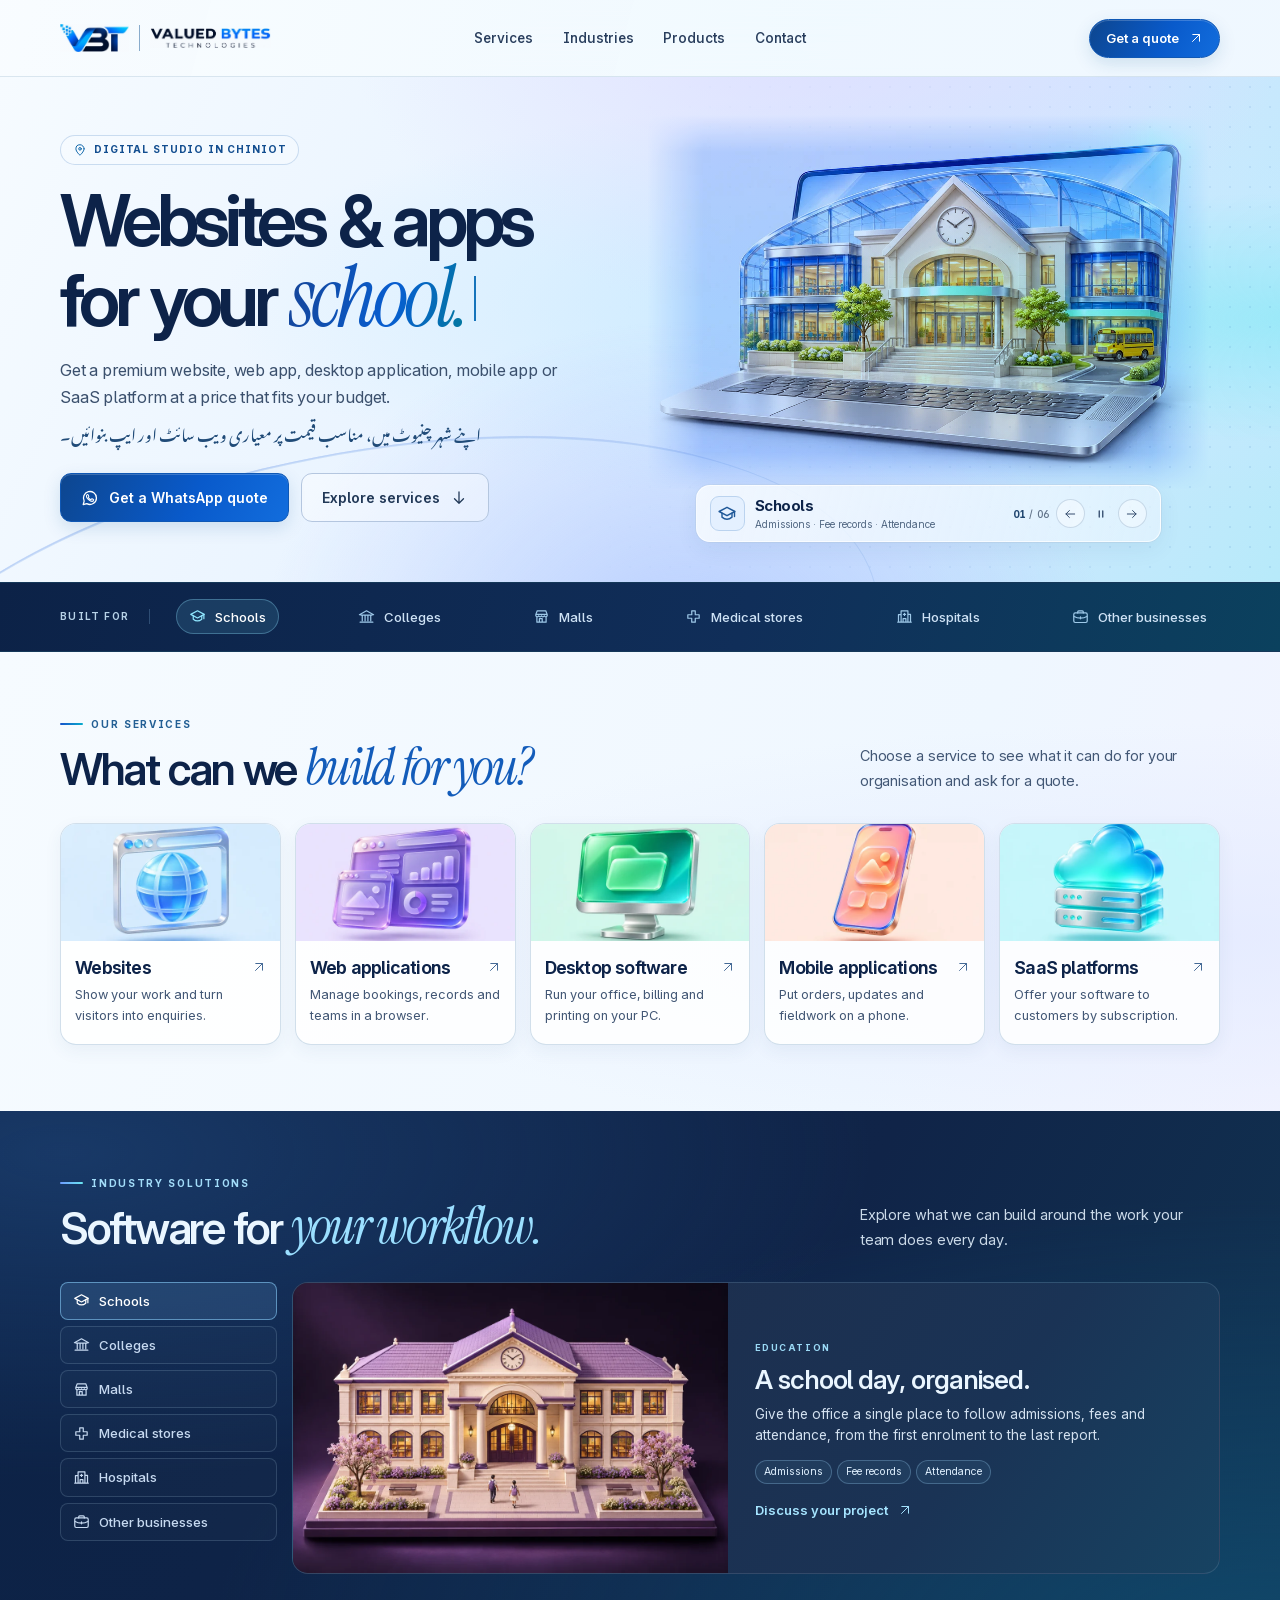
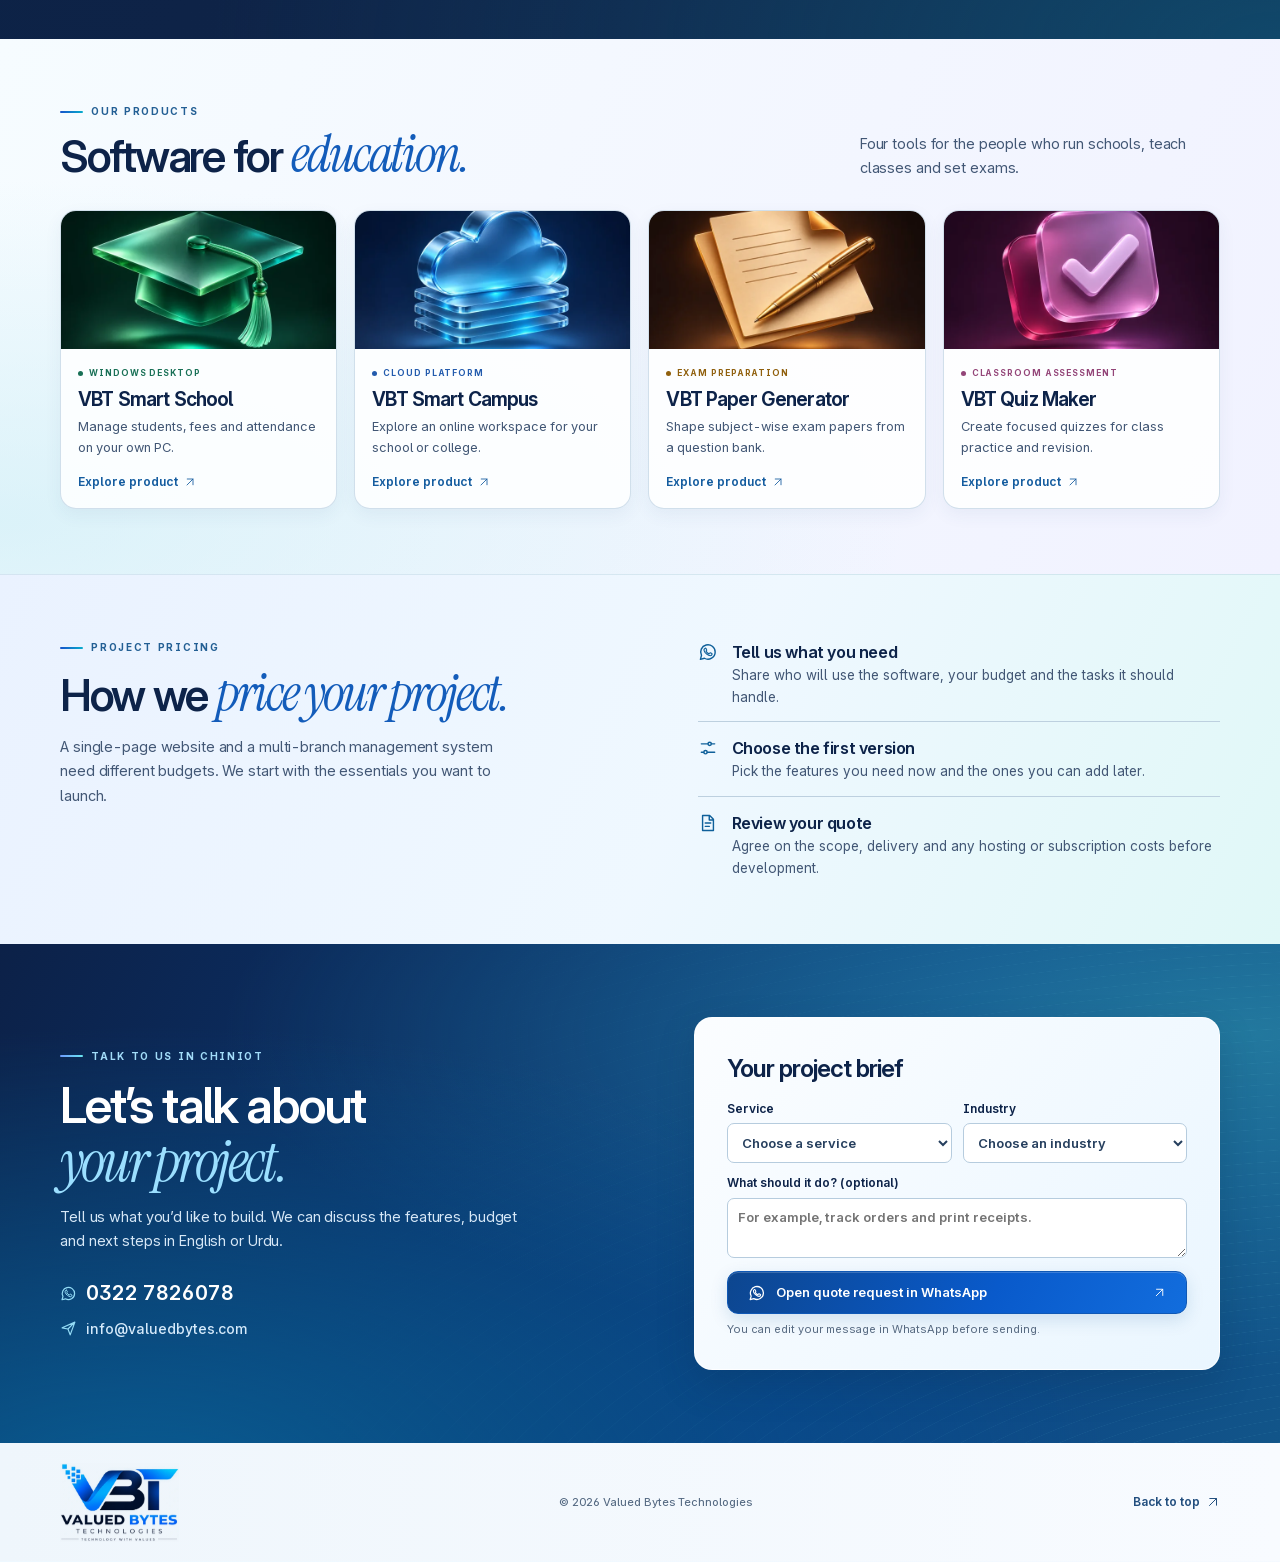
==== commit 2d906f67: "Remove the site language switch and keep the Urdu homepage message" ====
--- a/index.html
+++ b/index.html
@@ -13,8 +13,8 @@
   <link rel="preload" as="font" href="studio/fonts/inter-latin.woff2" type="font/woff2" crossorigin>
   <link rel="preload" as="font" href="studio/fonts/instrument-italic.woff2" type="font/woff2" crossorigin>
   <link rel="preload" as="image" href="studio/showcase/school.webp" fetchpriority="high">
-  <link rel="stylesheet" href="studio/site.css?v=chiniot-studio">
-  <script defer src="studio/site.js?v=chiniot-studio"></script>
+  <link rel="stylesheet" href="studio/site.css?v=chiniot-studio-2">
+  <script defer src="studio/site.js?v=chiniot-studio-2"></script>
   <title>Valued Bytes Technologies · Websites &amp; Apps in Chiniot</title>
 </head>
 <body id="top">
@@ -29,7 +29,6 @@
         <a href="#contact" data-ur="رابطہ">Contact</a>
       </nav>
       <div class="head-actions">
-        <button type="button" id="language" class="language" aria-label="اردو میں دیکھیں" title="اردو میں دیکھیں"><svg class="icon" aria-hidden="true"><use href="studio/icons.svg#globe"/></svg><span lang="ur">اردو</span></button>
         <a class="btn btn-head nav-cta" data-wa="header" href="https://wa.me/923227826078" target="_blank" rel="noopener"><span data-ur="قیمت معلوم کریں">Get a quote</span><svg class="icon" aria-hidden="true"><use href="studio/icons.svg#north"/></svg></a>
         <button class="menu-button" id="menu-toggle" type="button" aria-label="Open menu" aria-expanded="false" aria-controls="main-nav"><svg class="icon" aria-hidden="true"><use href="studio/icons.svg#menu"/></svg></button>
       </div>
@@ -69,7 +68,7 @@
         </div>
       </div>
     </section>
-    <div class="sector-rail"><div class="wrap rail-inner"><span class="rail-label" data-ur="اپنا شعبہ چنیں">Built for</span><div class="hero-sectors" role="group" aria-label="Choose your industry">  <button type="button" data-hero-pick="0" aria-pressed="true"><svg class="icon" aria-hidden="true"><use href="studio/icons.svg#school"/></svg><span data-ur="اسکول">Schools</span></button>
+    <div class="sector-rail"><div class="wrap rail-inner"><span class="rail-label" data-ur="اپنا شعبہ چنیں">Built for</span><div class="hero-sectors" role="group" aria-label="Select an industry for the showcase">  <button type="button" data-hero-pick="0" aria-pressed="true"><svg class="icon" aria-hidden="true"><use href="studio/icons.svg#school"/></svg><span data-ur="اسکول">Schools</span></button>
   <button type="button" data-hero-pick="1" aria-pressed="false"><svg class="icon" aria-hidden="true"><use href="studio/icons.svg#college"/></svg><span data-ur="کالج">Colleges</span></button>
   <button type="button" data-hero-pick="2" aria-pressed="false"><svg class="icon" aria-hidden="true"><use href="studio/icons.svg#mall"/></svg><span data-ur="شاپنگ مال">Malls</span></button>
   <button type="button" data-hero-pick="3" aria-pressed="false"><svg class="icon" aria-hidden="true"><use href="studio/icons.svg#pharmacy"/></svg><span data-ur="میڈیکل اسٹور">Medical stores</span></button>
@@ -194,7 +193,7 @@
     <a class="back-top" href="#top"><span data-ur="اوپر جائیں">Back to top</span><svg class="icon" aria-hidden="true"><use href="studio/icons.svg#north"/></svg></a>
   </div></footer>
   <dialog id="details-dialog" aria-labelledby="dialog-heading">
-    <div class="dialog-shell"><button type="button" class="circle-button dialog-close" id="dialog-close" aria-label="Close" title="Close"><svg class="icon" aria-hidden="true"><use href="studio/icons.svg#close"/></svg></button>
+    <div class="dialog-shell"><button type="button" class="circle-button dialog-close" id="dialog-close" aria-label="Close details" title="Close details"><svg class="icon" aria-hidden="true"><use href="studio/icons.svg#close"/></svg></button>
     <div id="dialog-art" class="dialog-art" hidden><img width="666" height="444" alt=""></div>
     <div class="dialog-content"><span class="eyebrow" id="dialog-kicker"></span><h2 id="dialog-heading"></h2><p id="dialog-description"></p><div id="dialog-extra"></div><div class="dialog-actions" id="dialog-actions"></div></div></div>
   </dialog>
--- a/studio/site.css
+++ b/studio/site.css
@@ -71,10 +71,6 @@
 .main-nav a::after { content:""; position:absolute; inset-inline:0; inset-block-end:4px; height:2px; border-radius: 1px; background: var(--blue); transform: scaleX(0); transition: transform .2s; }
 .main-nav a:hover::after, .main-nav a:focus-visible::after { transform: scaleX(1); }
 .head-actions { display: flex; align-items: center; gap: 19px; justify-self: end; }
-.language { display: inline-flex; align-items: center; justify-content: center; gap: 7px; min-height: 39px; color: #203a60; }
-.language .icon { width: 16px; height: 16px; }
-.language [lang="ur"] { font: 400 15px/2 var(--urdu); }
-.language [lang="en"] { font: 550 13px/1.5 var(--sans); }
 .btn, .inline-link {
   display: inline-flex; align-items: center; justify-content: center; gap: 10px;
   font-size: 14px; font-weight: 600; line-height: 1.4; text-align: center;
@@ -370,7 +366,7 @@
 @media(max-width:410px) {
   .wrap { width:calc(100% - 32px); }.mast-inner { min-height:59px; }
   .brand { gap:6px; }.brand-symbol { width:50px; }.brand-wordmark { width:80px; }
-  .head-actions { gap:8px; }.language { gap:4px; }.nav-cta { font-size:11px; padding:6px 9px; gap:4px; }
+  .head-actions { gap:8px; }.nav-cta { font-size:11px; padding:6px 9px; gap:4px; }
   .hero h1 { font-size:clamp(39px,11.35vw,47px); }
   .hero-lead { font-size:14px; }.hero-bilingual { font-size:14px; }.hero-actions .btn { font-size:12px; }
   .scene-caption { width:99%; }.caption-name h2 { font-size:14px; }.scene-group { font-size:9.5px; }
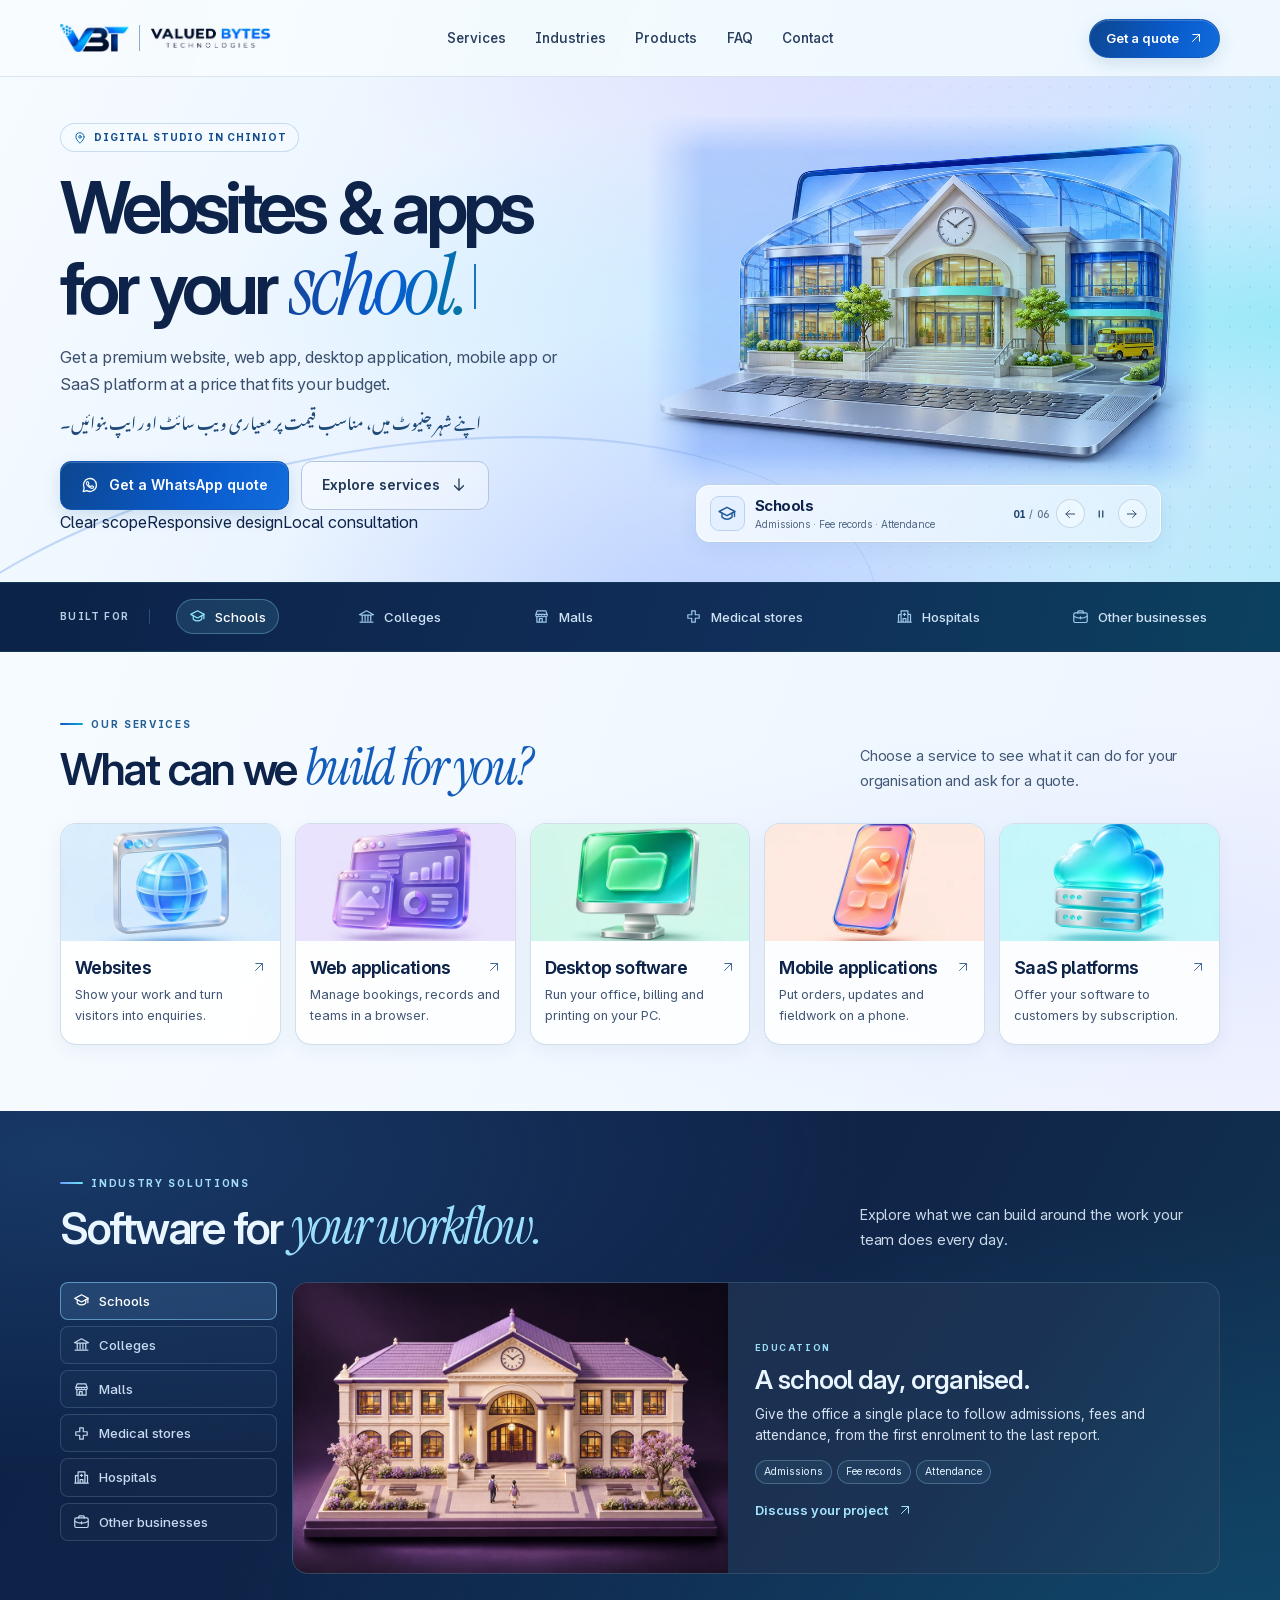
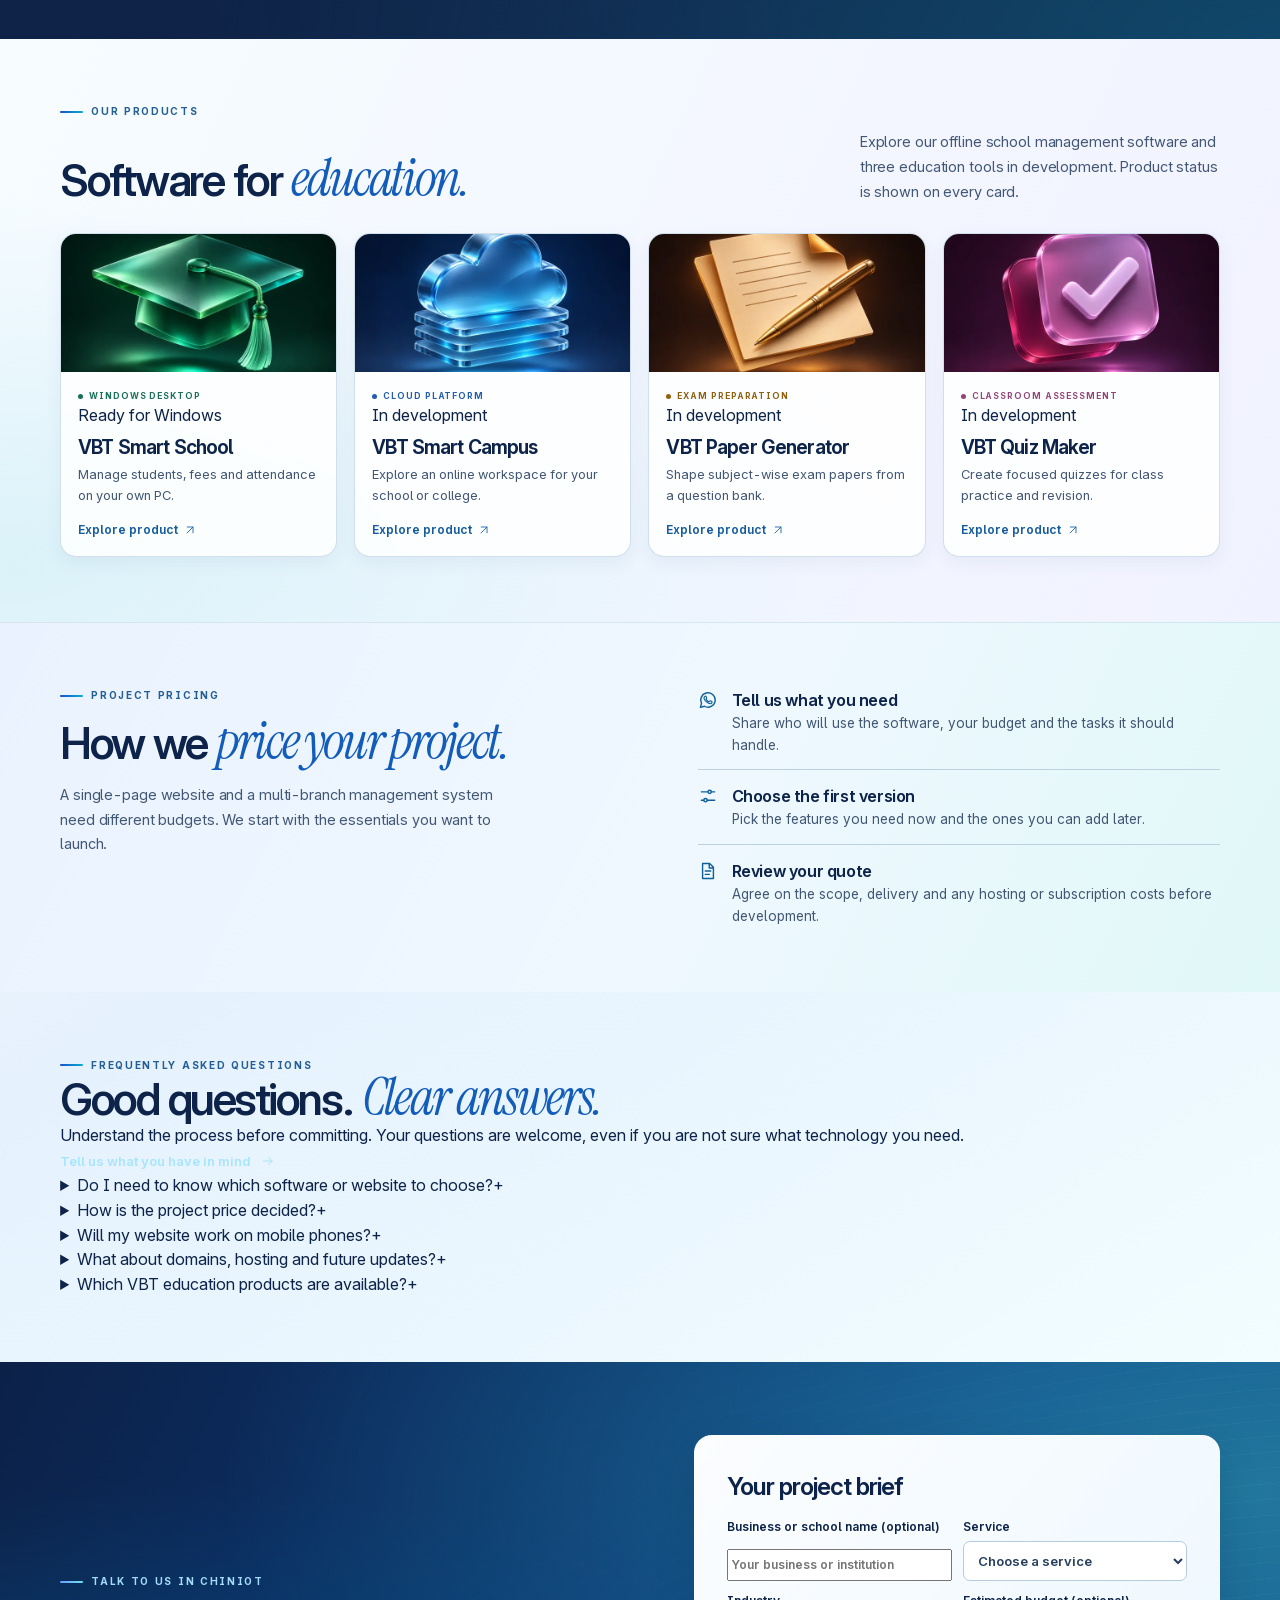
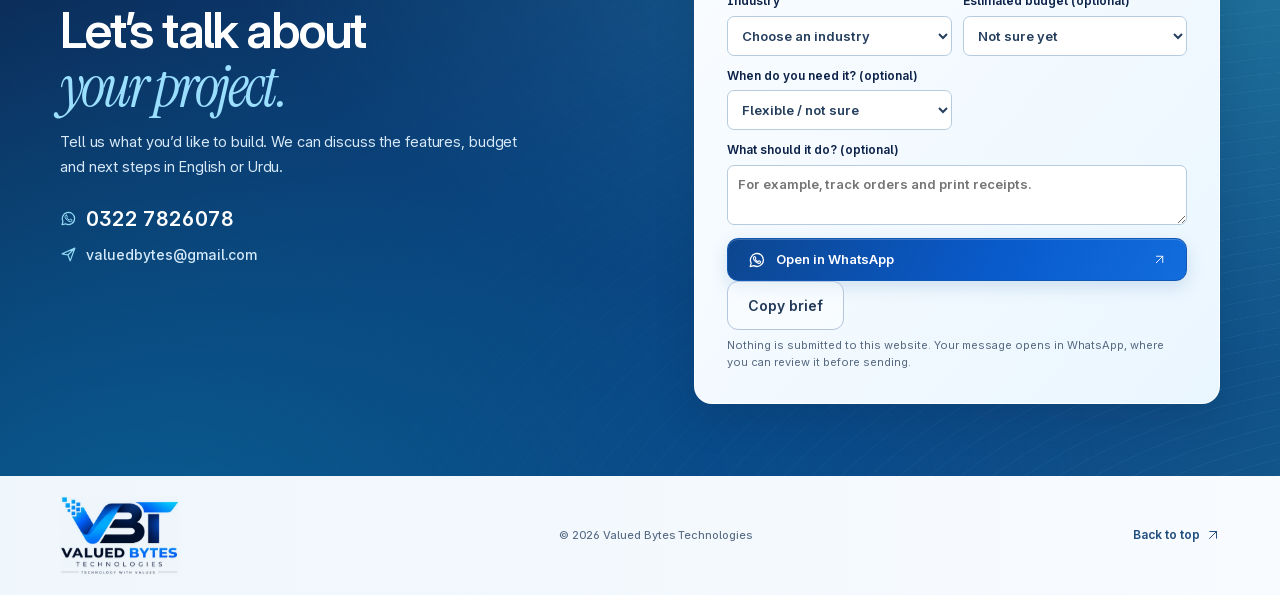
==== commit 7af8a936: "Improve client clarity, product readiness, FAQ and project brief UI" ====
--- a/index.html
+++ b/index.html
@@ -4,17 +4,22 @@
   <meta charset="utf-8">
   <meta name="viewport" content="width=device-width,initial-scale=1">
   <meta name="theme-color" content="#e9f3ff">
-  <meta name="description" content="Premium websites, web applications, desktop and mobile apps, and SaaS platforms at affordable prices in Chiniot. Custom software for schools, colleges, hospitals, malls, medical stores and businesses.">
+  <meta name="description" content="Valued Bytes Technologies in Chiniot builds professional business websites, web and desktop applications, and custom digital solutions. Explore VBT Smart School and our education products.">
   <meta property="og:title" content="Valued Bytes Technologies · Digital Studio in Chiniot">
   <meta property="og:description" content="Get a project quote for a custom website or app. Talk to your local digital studio in English or Urdu.">
   <meta property="og:type" content="website">
+  <meta property="og:url" content="https://valuedbytes.com/">
+  <meta name="twitter:card" content="summary_large_image">
+  <meta name="robots" content="index,follow,max-image-preview:large">
+  <link rel="canonical" href="https://valuedbytes.com/">
   <meta property="og:image" content="https://valuedbytes.com/studio/showcase/school.webp">
   <link rel="icon" href="studio/brand/favicon.png" type="image/png">
   <link rel="preload" as="font" href="studio/fonts/inter-latin.woff2" type="font/woff2" crossorigin>
   <link rel="preload" as="font" href="studio/fonts/instrument-italic.woff2" type="font/woff2" crossorigin>
   <link rel="preload" as="image" href="studio/showcase/school.webp" fetchpriority="high">
-  <link rel="stylesheet" href="studio/site.css?v=chiniot-studio-2">
-  <script defer src="studio/site.js?v=chiniot-studio-2"></script>
+  <link rel="stylesheet" href="studio/site.css?v=client-ready-20261118">
+  <script defer src="studio/site.js?v=client-ready-20261118"></script>
+  <script type="application/ld+json">{"@context":"https://schema.org","@type":"ProfessionalService","name":"Valued Bytes Technologies","url":"https://valuedbytes.com/","image":"https://valuedbytes.com/studio/brand/vbt-identity.webp","description":"Websites and custom digital applications for businesses and educational institutions.","telephone":"+92-322-7826078","email":"valuedbytes@gmail.com","areaServed":[{"@type":"City","name":"Chiniot"},{"@type":"Country","name":"Pakistan"}],"address":{"@type":"PostalAddress","addressLocality":"Chiniot","addressCountry":"PK"}}</script>
   <title>Valued Bytes Technologies · Websites &amp; Apps in Chiniot</title>
 </head>
 <body id="top">
@@ -26,6 +31,7 @@
         <a href="#services" data-ur="خدمات">Services</a>
         <a href="#industries" data-ur="شعبے">Industries</a>
         <a href="#solutions" data-ur="پروڈکٹس">Products</a>
+        <a href="#faq">FAQ</a>
         <a href="#contact" data-ur="رابطہ">Contact</a>
       </nav>
       <div class="head-actions">
@@ -50,6 +56,7 @@
             <a class="btn btn-primary" data-wa="hero" href="https://wa.me/923227826078" target="_blank" rel="noopener"><svg class="icon" aria-hidden="true"><use href="studio/icons.svg#whatsapp"/></svg><span data-ur="واٹس ایپ پر قیمت معلوم کریں">Get a WhatsApp quote</span></a>
             <a class="btn btn-quiet" href="#services"><span data-ur="خدمات دیکھیں">Explore services</span><svg class="icon" aria-hidden="true"><use href="studio/icons.svg#down"/></svg></a>
           </div>
+          <div class="hero-promises" aria-label="Our approach"><span>Clear scope</span><span>Responsive design</span><span>Local consultation</span></div>
         </div>
         <div class="scene-card" id="industry-stage" role="region" aria-label="Industry showcase" aria-roledescription="carousel">
           <div class="scene-picture">
@@ -126,23 +133,23 @@
     <section class="products section" id="solutions" aria-labelledby="products-heading">
       <div class="wrap">
         <div class="eyebrow"><span class="little-rule"></span><span data-ur="ہماری پروڈکٹس">OUR PRODUCTS</span></div>
-        <div class="section-heading"><h2 id="products-heading" data-ur="تعلیم کے لیے سافٹ ویئر">Software for <em>education.</em></h2><p data-ur="اسکول کے انتظام، تدریس اور امتحانات کی تیاری کے لیے چار سافٹ ویئر۔">Four tools for the people who run schools, teach classes and set exams.</p></div>
+        <div class="section-heading"><h2 id="products-heading" data-ur="تعلیم کے لیے سافٹ ویئر">Software for <em>education.</em></h2><p data-ur="اسکول کے انتظام، تدریس اور امتحانات کی تیاری کے لیے چار سافٹ ویئر۔">Explore our offline school management software and three education tools in development. Product status is shown on every card.</p></div>
         <div class="product-grid">
           <button type="button" class="product-card" data-product="smart-school">
             <span class="product-art green"><img src="studio/products/smart-school.webp" width="666" height="444" alt="" loading="lazy"></span>
-            <span class="p-body"><span class="p-category green-ink"><i></i><span data-ur="ونڈوز ڈیسک ٹاپ">WINDOWS DESKTOP</span></span><strong lang="en" dir="ltr">VBT Smart School</strong><span class="card-copy" data-ur="طلبہ، فیس اور حاضری کا ریکارڈ اپنے کمپیوٹر پر رکھیں۔">Manage students, fees and attendance on your own PC.</span><span class="card-link"><span data-ur="تفصیل دیکھیں">Explore product</span><svg class="icon" aria-hidden="true"><use href="studio/icons.svg#north"/></svg></span></span>
+            <span class="p-body"><span class="p-category green-ink"><i></i><span data-ur="ونڈوز ڈیسک ٹاپ">WINDOWS DESKTOP</span></span><span class="product-status is-ready">Ready for Windows</span><strong lang="en" dir="ltr">VBT Smart School</strong><span class="card-copy" data-ur="طلبہ، فیس اور حاضری کا ریکارڈ اپنے کمپیوٹر پر رکھیں۔">Manage students, fees and attendance on your own PC.</span><span class="card-link"><span data-ur="تفصیل دیکھیں">Explore product</span><svg class="icon" aria-hidden="true"><use href="studio/icons.svg#north"/></svg></span></span>
           </button>
           <button type="button" class="product-card" data-product="smart-campus">
             <span class="product-art blue"><img src="studio/products/smart-campus.webp" width="666" height="444" alt="" loading="lazy"></span>
-            <span class="p-body"><span class="p-category blue-ink"><i></i><span data-ur="کلاؤڈ پلیٹ فارم">CLOUD PLATFORM</span></span><strong lang="en" dir="ltr">VBT Smart Campus</strong><span class="card-copy" data-ur="اپنے اسکول یا کالج کے انتظام کے لیے آن لائن پلیٹ فارم دیکھیں۔">Explore an online workspace for your school or college.</span><span class="card-link"><span data-ur="تفصیل دیکھیں">Explore product</span><svg class="icon" aria-hidden="true"><use href="studio/icons.svg#north"/></svg></span></span>
+            <span class="p-body"><span class="p-category blue-ink"><i></i><span data-ur="کلاؤڈ پلیٹ فارم">CLOUD PLATFORM</span></span><span class="product-status is-building">In development</span><strong lang="en" dir="ltr">VBT Smart Campus</strong><span class="card-copy" data-ur="اپنے اسکول یا کالج کے انتظام کے لیے آن لائن پلیٹ فارم دیکھیں۔">Explore an online workspace for your school or college.</span><span class="card-link"><span data-ur="تفصیل دیکھیں">Explore product</span><svg class="icon" aria-hidden="true"><use href="studio/icons.svg#north"/></svg></span></span>
           </button>
           <button type="button" class="product-card" data-product="paper-generator">
             <span class="product-art gold"><img src="studio/products/paper-generator.webp" width="666" height="444" alt="" loading="lazy"></span>
-            <span class="p-body"><span class="p-category gold-ink"><i></i><span data-ur="امتحان کی تیاری">EXAM PREPARATION</span></span><strong lang="en" dir="ltr">VBT Paper Generator</strong><span class="card-copy" data-ur="سوالات کے ذخیرے سے مضمون اور موضوع کے مطابق پرچہ ترتیب دیں۔">Shape subject-wise exam papers from a question bank.</span><span class="card-link"><span data-ur="تفصیل دیکھیں">Explore product</span><svg class="icon" aria-hidden="true"><use href="studio/icons.svg#north"/></svg></span></span>
+            <span class="p-body"><span class="p-category gold-ink"><i></i><span data-ur="امتحان کی تیاری">EXAM PREPARATION</span></span><span class="product-status is-building">In development</span><strong lang="en" dir="ltr">VBT Paper Generator</strong><span class="card-copy" data-ur="سوالات کے ذخیرے سے مضمون اور موضوع کے مطابق پرچہ ترتیب دیں۔">Shape subject-wise exam papers from a question bank.</span><span class="card-link"><span data-ur="تفصیل دیکھیں">Explore product</span><svg class="icon" aria-hidden="true"><use href="studio/icons.svg#north"/></svg></span></span>
           </button>
           <button type="button" class="product-card" data-product="quiz-maker">
             <span class="product-art pink"><img src="studio/products/quiz-maker.webp" width="666" height="444" alt="" loading="lazy"></span>
-            <span class="p-body"><span class="p-category pink-ink"><i></i><span data-ur="کلاس اسیسمنٹ">CLASSROOM ASSESSMENT</span></span><strong lang="en" dir="ltr">VBT Quiz Maker</strong><span class="card-copy" data-ur="کلاس میں مشق اور مختصر جائزے کے لیے کوئز تیار کریں۔">Create focused quizzes for class practice and revision.</span><span class="card-link"><span data-ur="تفصیل دیکھیں">Explore product</span><svg class="icon" aria-hidden="true"><use href="studio/icons.svg#north"/></svg></span></span>
+            <span class="p-body"><span class="p-category pink-ink"><i></i><span data-ur="کلاس اسیسمنٹ">CLASSROOM ASSESSMENT</span></span><span class="product-status is-building">In development</span><strong lang="en" dir="ltr">VBT Quiz Maker</strong><span class="card-copy" data-ur="کلاس میں مشق اور مختصر جائزے کے لیے کوئز تیار کریں۔">Create focused quizzes for class practice and revision.</span><span class="card-link"><span data-ur="تفصیل دیکھیں">Explore product</span><svg class="icon" aria-hidden="true"><use href="studio/icons.svg#north"/></svg></span></span>
           </button>
         </div>
       </div>
@@ -160,14 +167,31 @@
         </div>
       </div>
     </section>
+    <section class="faq-section section" id="faq" aria-labelledby="faq-heading">
+      <div class="wrap faq-layout">
+        <div class="faq-intro">
+          <div class="eyebrow"><i aria-hidden="true"></i>Frequently asked questions</div>
+          <h2 id="faq-heading">Good questions. <em>Clear answers.</em></h2>
+          <p>Understand the process before committing. Your questions are welcome, even if you are not sure what technology you need.</p>
+          <a class="inline-link faq-contact" href="#contact">Tell us what you have in mind <svg class="icon" aria-hidden="true"><use href="studio/icons.svg#right"/></svg></a>
+        </div>
+        <div class="faq-list">
+          <details class="faq-item"><summary>Do I need to know which software or website to choose?<span aria-hidden="true">+</span></summary><p>No. Tell us what you do, who will use it and what problem you want to solve. We can suggest a practical first version and explain the options in plain language.</p></details>
+          <details class="faq-item"><summary>How is the project price decided?<span aria-hidden="true">+</span></summary><p>We prepare a project-specific quote based on pages, features, integrations, design and support needs. The proposal should make the scope, payment stages and any recurring costs clear before work begins.</p></details>
+          <details class="faq-item"><summary>Will my website work on mobile phones?<span aria-hidden="true">+</span></summary><p>Responsive layouts are part of our website approach. Exact device support, browser requirements and acceptance checks are agreed in the project scope.</p></details>
+          <details class="faq-item"><summary>What about domains, hosting and future updates?<span aria-hidden="true">+</span></summary><p>We discuss domain ownership, hosting arrangements, ongoing charges, backups and maintenance separately, so you know what is included and what needs renewal.</p></details>
+          <details class="faq-item"><summary>Which VBT education products are available?<span aria-hidden="true">+</span></summary><p>VBT Smart School is our ready Windows offline school management product. VBT Smart Campus, VBT Paper Generator and VBT Quiz Maker are under development; please contact us about demonstrations or availability.</p></details>
+        </div>
+      </div>
+    </section>
     <section id="contact" class="contact-section" aria-labelledby="contact-heading"><div class="wrap contact-panel">
         <div class="contact-copy"><div class="eyebrow"><i aria-hidden="true"></i><span data-ur="چنیوٹ میں ہم سے رابطہ کریں">Talk to us in Chiniot</span></div><h2 id="contact-heading" data-ur="اپنے پروجیکٹ کی قیمت معلوم کریں">Let’s talk about <em>your project.</em></h2>
           <p data-ur="ہمیں بتائیں آپ کیا بنوانا چاہتے ہیں۔ فیچرز، بجٹ اور اگلے مرحلے پر اردو یا انگریزی میں بات کریں۔">Tell us what you’d like to build. We can discuss the features, budget and next steps in English or Urdu.</p>
-          <div class="contact-details"><div><svg class="icon" aria-hidden="true"><use href="studio/icons.svg#whatsapp"/></svg><a class="number" dir="ltr" href="https://wa.me/923227826078" target="_blank" rel="noopener">0322 7826078</a></div><div><svg class="icon" aria-hidden="true"><use href="studio/icons.svg#send"/></svg><a dir="ltr" href="mailto:info@valuedbytes.com">info@valuedbytes.com</a></div></div>
+          <div class="contact-details"><div><svg class="icon" aria-hidden="true"><use href="studio/icons.svg#whatsapp"/></svg><a class="number" dir="ltr" href="https://wa.me/923227826078" target="_blank" rel="noopener">0322 7826078</a></div><div><svg class="icon" aria-hidden="true"><use href="studio/icons.svg#send"/></svg><a dir="ltr" href="mailto:valuedbytes@gmail.com">valuedbytes@gmail.com</a></div></div>
         </div>
         <div class="quote-card" role="group" aria-labelledby="brief-heading">
           <h3 id="brief-heading" data-ur="پروجیکٹ کی تفصیل">Your project brief</h3>
-          <div class="quote-fields"><label for="brief-service"><span data-ur="سروس">Service</span><select id="brief-service">
+          <div class="quote-fields"><label for="brief-name" class="brief-full"><span>Business or school name (optional)</span><input id="brief-name" type="text" maxlength="90" autocomplete="organization" placeholder="Your business or institution"></label><label for="brief-service"><span data-ur="سروس">Service</span><select id="brief-service">
               <option data-ur="سروس منتخب کریں" value="">Choose a service</option>
               <option data-ur="ویب سائٹس" value="websites">Websites</option>
               <option data-ur="ویب ایپس" value="webapps">Web applications</option>
@@ -181,10 +205,11 @@
               <option data-ur="میڈیکل اسٹور" value="pharmacy">Medical stores</option>
               <option data-ur="اسپتال" value="hospital">Hospitals</option>
               <option data-ur="دیگر کاروبار" value="business">Other businesses</option>
-            </select></label></div>
+            </select></label><label for="brief-budget"><span>Estimated budget (optional)</span><select id="brief-budget"><option value="">Not sure yet</option><option value="Under PKR 25,000">Under Rs. 25,000</option><option value="PKR 25,000–50,000">Rs. 25,000–50,000</option><option value="PKR 50,000–100,000">Rs. 50,000–100,000</option><option value="Above PKR 100,000">Above Rs. 100,000</option></select></label><label for="brief-timeline"><span>When do you need it? (optional)</span><select id="brief-timeline"><option value="">Flexible / not sure</option><option value="As soon as possible">As soon as possible</option><option value="Within 1 month">Within 1 month</option><option value="Within 2–3 months">Within 2–3 months</option><option value="Planning for later">Planning for later</option></select></label></div>
           <label for="brief-note" class="note-label"><span data-ur="کون سا کام کرنا ہے؟ (اختیاری)">What should it do? (optional)</span><textarea id="brief-note" rows="2" maxlength="500" placeholder="For example, track orders and print receipts."></textarea></label>
-          <a class="btn btn-primary quote-button" href="https://wa.me/923227826078" target="_blank" rel="noopener" data-wa="contact"><svg class="icon" aria-hidden="true"><use href="studio/icons.svg#whatsapp"/></svg><span data-ur="واٹس ایپ پر درخواست کھولیں">Open quote request in WhatsApp</span><svg class="icon" aria-hidden="true"><use href="studio/icons.svg#north"/></svg></a>
-          <small data-ur="پیغام بھیجنے سے پہلے آپ اسے واٹس ایپ میں تبدیل کر سکتے ہیں۔">You can edit your message in WhatsApp before sending.</small>
+          <div class="quote-actions"><a class="btn btn-primary quote-button" href="https://wa.me/923227826078" target="_blank" rel="noopener" data-wa="contact"><svg class="icon" aria-hidden="true"><use href="studio/icons.svg#whatsapp"/></svg><span data-ur="واٹس ایپ پر درخواست کھولیں">Open in WhatsApp</span><svg class="icon" aria-hidden="true"><use href="studio/icons.svg#north"/></svg></a><button type="button" class="btn btn-quiet quote-copy" id="copy-brief">Copy brief</button></div>
+          <p class="quote-feedback" role="status" aria-live="polite" id="brief-feedback"></p>
+          <small>Nothing is submitted to this website. Your message opens in WhatsApp, where you can review it before sending.</small>
         </div>
     </div></section>
   </main>
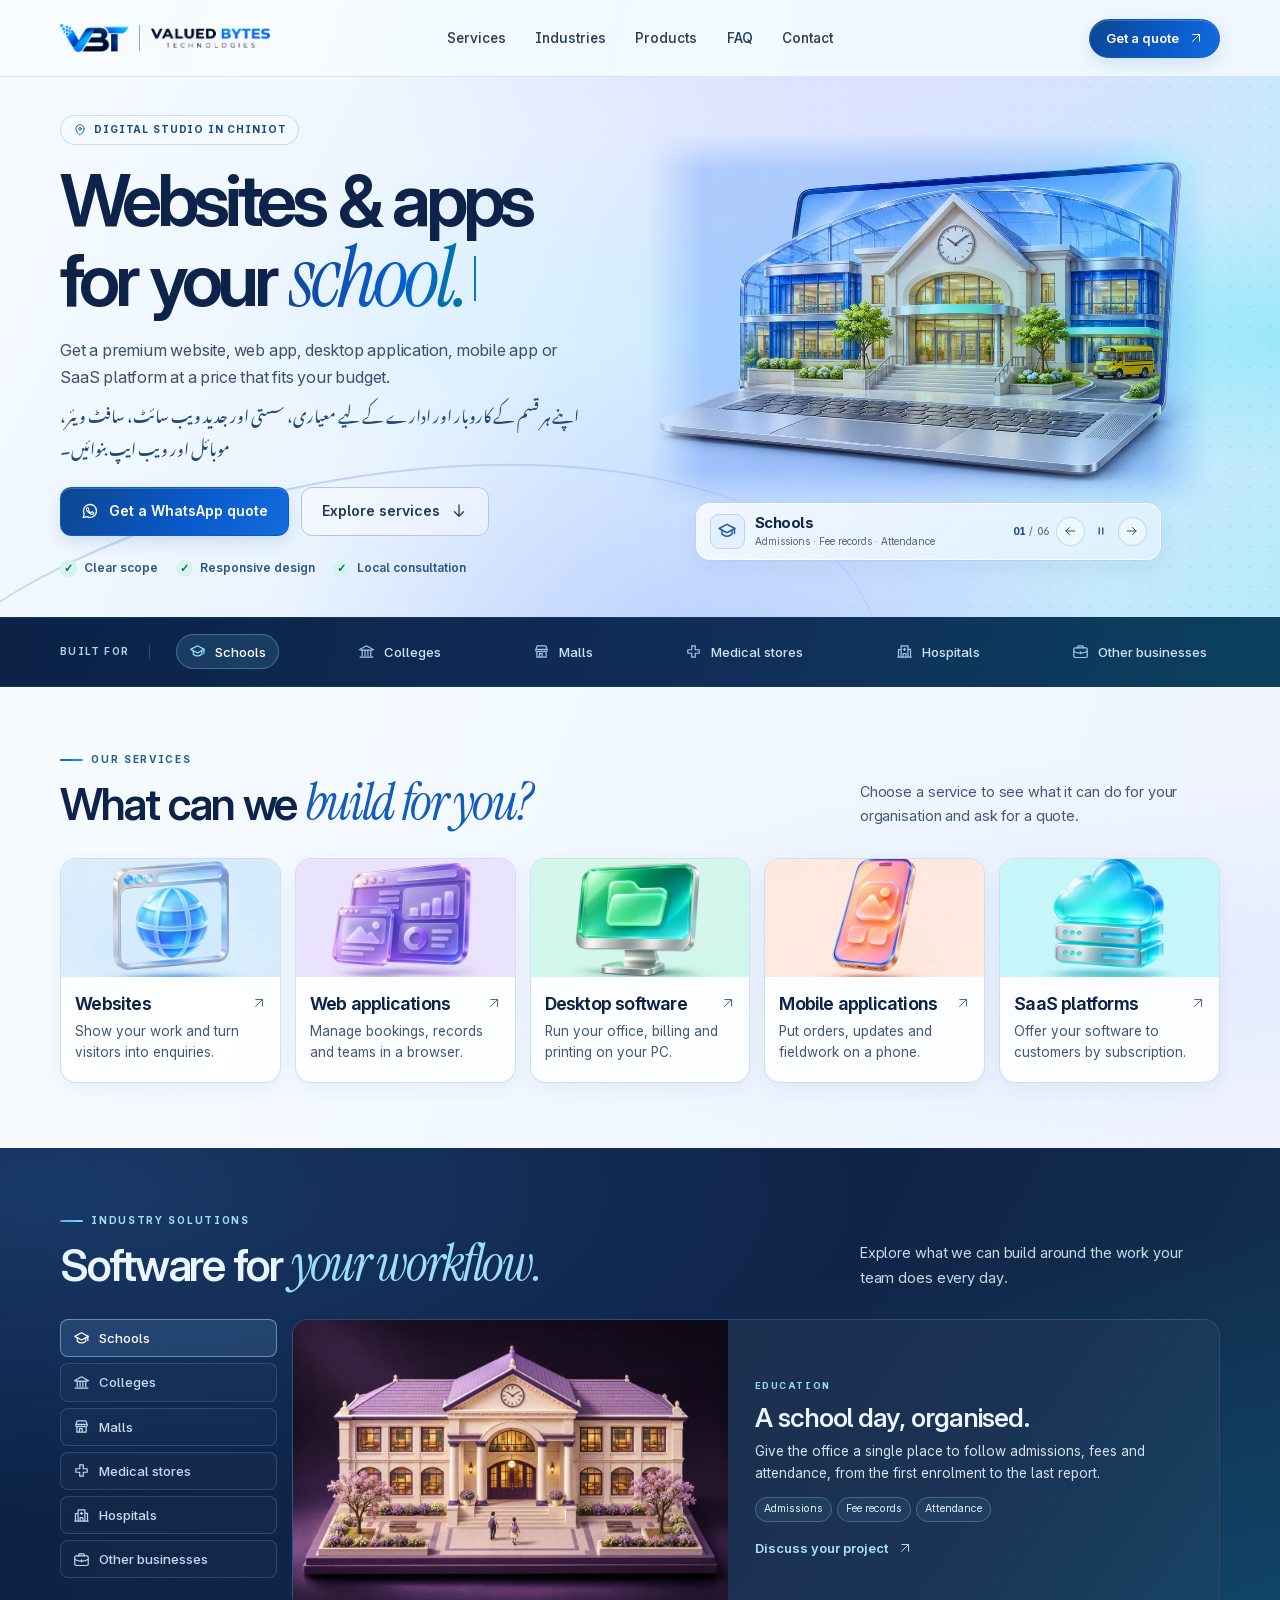
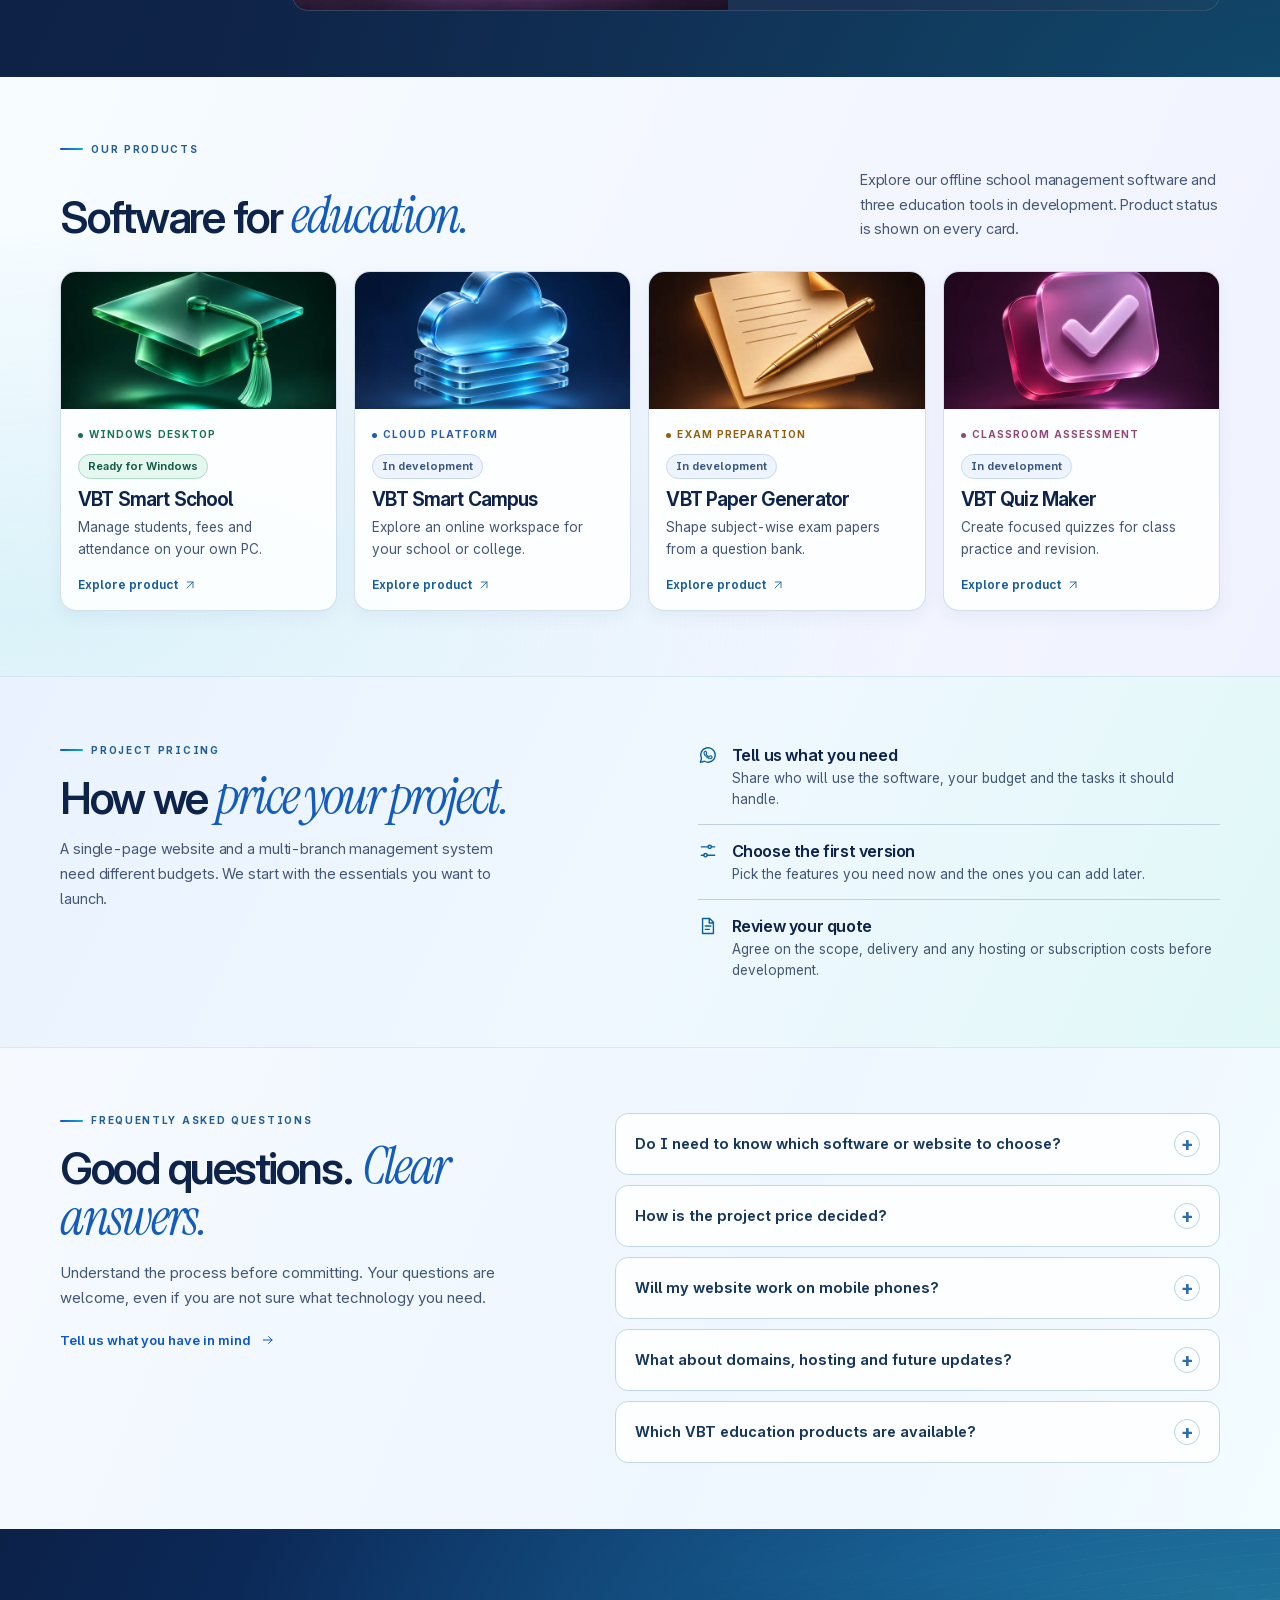
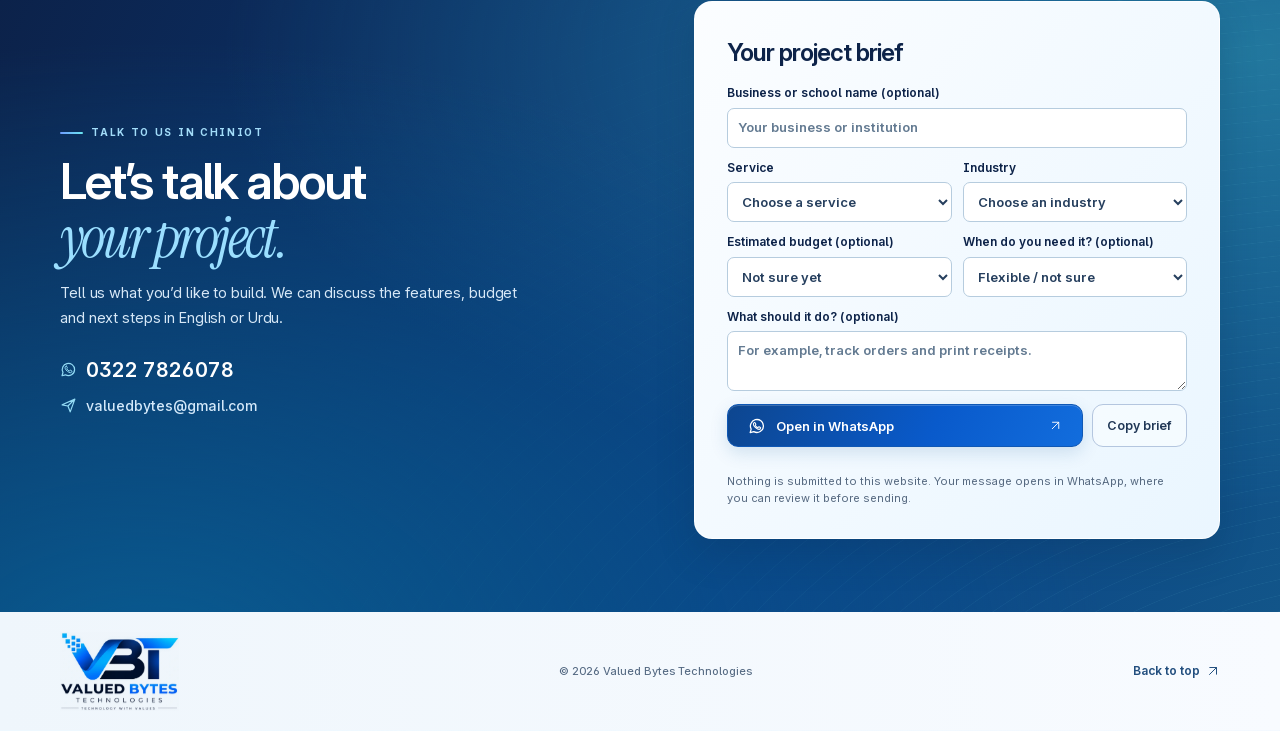
==== commit f37cbece: "Update Urdu homepage service message" ====
--- a/index.html
+++ b/index.html
@@ -51,7 +51,7 @@
             <span class="type-line" aria-hidden="true"><span id="type-prefix">for your </span><em id="industry-word">school.</em><i class="typing-caret"></i></span>
           </h1>
           <p class="hero-lead" data-ur="اپنے کاروبار یا ادارے کے لیے مناسب قیمت پر معیاری ویب سائٹ، ویب ایپ، ڈیسک ٹاپ سافٹ ویئر، موبائل ایپ یا ساس پلیٹ فارم بنوائیں۔">Get a premium website, web app, desktop application, mobile app or SaaS platform at a price that fits your budget.</p>
-          <p class="hero-bilingual" dir="rtl" lang="ur">اپنے شہر چنیوٹ میں، مناسب قیمت پر معیاری ویب سائٹ اور ایپ بنوائیں۔</p>
+          <p class="hero-bilingual" dir="rtl" lang="ur">اپنے ہر قسم کے کاروبار اور ادارے کے لیے معیاری، سستی اور جدید ویب سائٹ، سافٹ ویئر، موبائل اور ویب ایپ بنوائیں۔</p>
           <div class="hero-actions">
             <a class="btn btn-primary" data-wa="hero" href="https://wa.me/923227826078" target="_blank" rel="noopener"><svg class="icon" aria-hidden="true"><use href="studio/icons.svg#whatsapp"/></svg><span data-ur="واٹس ایپ پر قیمت معلوم کریں">Get a WhatsApp quote</span></a>
             <a class="btn btn-quiet" href="#services"><span data-ur="خدمات دیکھیں">Explore services</span><svg class="icon" aria-hidden="true"><use href="studio/icons.svg#down"/></svg></a>
--- a/studio/site.css
+++ b/studio/site.css
@@ -385,3 +385,66 @@
   html { scroll-behavior:auto; }
   *, *::before, *::after { animation:none!important; transition:none!important; }
 }
+
+
+/* Client-ready polish: restrained, readable, accessible and responsive. */
+:where(input):focus-visible { outline:3px solid var(--focus); outline-offset:3px; }
+.hero-promises { display:flex; flex-wrap:wrap; align-items:center; gap:8px 18px; margin-top:23px; color:#2a557e; font-size:12px; font-weight:600; }
+.hero-promises span { display:inline-flex; align-items:center; gap:7px; white-space:nowrap; }
+.hero-promises span::before { content:"✓"; display:grid; place-items:center; width:17px; height:17px; border-radius:50%; color:#11665f; background:#d6f4eb; font-size:11px; font-weight:750; }
+.product-status { display:inline-flex; align-items:center; align-self:flex-start; max-width:100%; margin-top:11px; border-radius:99px; padding:4px 9px; border:1px solid transparent; font-size:11px; font-weight:650; line-height:1.4; letter-spacing:0; }
+.product-status.is-ready { color:#155b49; border-color:#afdac8; background:#e5f8f0; }
+.product-status.is-building { color:#3b5880; border-color:#cad8ef; background:#eef4fd; }
+.p-body>strong { margin-top:8px; }
+.dialog-status { margin-top:13px; }
+.faq-section { background:linear-gradient(112deg,#f6faff,#eef6ff 58%,#f3fcff); border-top:1px solid #d9e7f1; }
+.faq-layout { display:grid; grid-template-columns:minmax(0,.87fr) minmax(0,1.13fr); gap:clamp(30px,7vw,110px); align-items:start; }
+.faq-intro h2 { margin:14px 0 16px; }
+.faq-intro>p { max-width:450px; color:var(--muted); font-size:15px; line-height:1.7; }
+.faq-contact { color:var(--blue); margin-top:20px; }
+.faq-list { display:grid; gap:10px; }
+.faq-item { border-radius:13px; border:1px solid #c1d7e8; background:#ffffffcf; overflow:hidden; transition:border-color .2s,box-shadow .2s; }
+.faq-item:hover, .faq-item[open] { border-color:#8bb4d8; box-shadow:0 7px 22px #164a7410; }
+.faq-item summary { display:flex; align-items:center; justify-content:space-between; gap:18px; padding:17px 19px; font-size:14.5px; font-weight:650; line-height:1.5; color:#17375c; cursor:pointer; list-style:none; }
+.faq-item summary::-webkit-details-marker { display:none; }
+.faq-item summary span { display:grid; place-items:center; border:1px solid #b8d0e4; border-radius:50%; width:26px; height:26px; font-size:19px; line-height:1; flex:none; color:#2e6eaf; transition:transform .2s; }
+.faq-item[open] summary span { transform:rotate(45deg); }
+.faq-item p { color:#435c77; font-size:13.5px; line-height:1.75; padding:0 19px 18px; }
+.quote-card input { width:100%; min-width:0; max-width:100%; font-size:13px; color:#263f5e; padding:9px 10px; line-height:1.5; border:1px solid #b6ccde; border-radius:7px; background:#fff; min-height:40px; }
+.quote-card input::placeholder, .quote-card textarea::placeholder { color:#647b92; opacity:1; }
+.quote-card .brief-full { grid-column:1/-1; }
+.quote-actions { display:grid; grid-template-columns:minmax(0,1fr) auto; align-items:stretch; gap:9px; margin-top:13px; }
+.quote-actions .quote-button { margin-top:0; }
+.quote-copy { min-height:43px; font-size:12.5px; padding:9px 14px; white-space:nowrap; }
+.quote-feedback { min-height:1.1em; color:#22635b; font-size:11.5px; line-height:1.5; margin-top:6px; }
+@media(max-width:900px) {
+  .faq-layout { grid-template-columns:1fr; gap:22px; }
+  .faq-intro>p { max-width:650px; }
+}
+@media(max-width:540px) {
+  .hero-promises { gap:7px 14px; margin-top:16px; font-size:11px; }
+  .product-status { font-size:10px; padding:3px 7px; margin-top:9px; }
+  .faq-item summary { padding:14px 15px; font-size:13.5px; }
+  .faq-item p { padding:0 15px 15px; font-size:13px; }
+  .quote-actions { grid-template-columns:1fr; }
+  .quote-copy { width:100%; }
+  .hero-sectors button { min-height:38px; white-space:normal; font-size:11.5px; }
+  .card-copy, .service-desc { line-height:1.65; }
+}
+@media(prefers-reduced-motion:reduce) {
+  .faq-item, .faq-item summary span { transition:none; }
+}
+
+/* Small-screen typography guard: prevent rotating industry headlines from clipping. */
+.p-category { font-size:10px; }
+.service-desc, .card-copy { font-size:13.5px; }
+@media(max-width:540px) {
+  .hero .type-line { font-size:.88em; }
+  .hero .type-line[data-long="true"] { font-size:.70em; }
+  .p-category { font-size:9.2px; }
+  .card-copy, .service-desc { font-size:12.8px; }
+}
+@media(max-width:350px) {
+  .hero .type-line { font-size:.83em; }
+  .hero .type-line[data-long="true"] { font-size:.65em; }
+}
